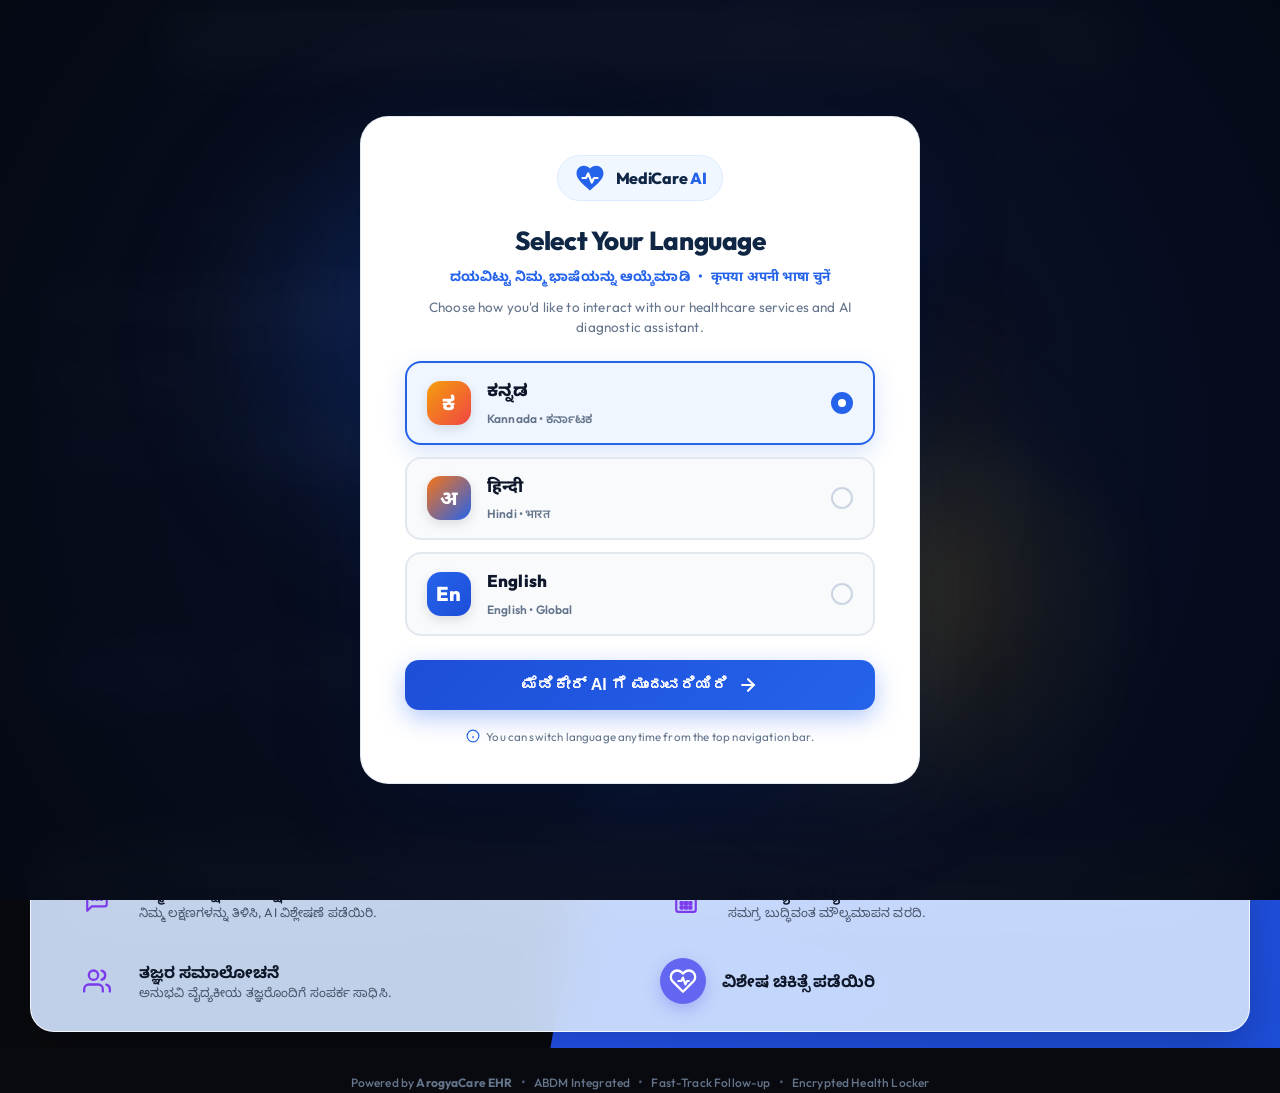
==== index.html @ 94ad8231 "Professionalize UI icons with clean medical vector SVGs across portals and suggestion chips" ====
<!DOCTYPE html>
<html lang="en">

<head>
    <meta charset="UTF-8">
    <meta name="viewport" content="width=device-width, initial-scale=1.0">
    <title>MediCare AI - Health Care Made Smarter With AI</title>
    <meta name="description"
        content="MediCare AI is a smart healthcare platform designed to make healthcare simple and accessible. Combining AI technology with trusted medical care.">
    <!-- Google Fonts with Multilingual Indic Typography Support -->
    <link rel="preconnect" href="https://fonts.googleapis.com">
    <link rel="preconnect" href="https://fonts.gstatic.com" crossorigin>
    <link
        href="https://fonts.googleapis.com/css2?family=Noto+Sans+Devanagari:wght@400;500;600;700;800&family=Noto+Sans+Kannada:wght@400;500;600;700;800&family=Outfit:wght@400;500;600;700;800&family=Plus+Jakarta+Sans:wght@400;500;600;700;800&display=swap"
        rel="stylesheet">
    <link rel="stylesheet" href="style.css">
</head>

<body>

    <!-- Initial Language Selection Gateway (Shows before entering landing page) -->
    <div class="lang-gateway-overlay" id="lang-gateway-overlay">
        <!-- Ambient Glowing Orbs -->
        <div class="lang-ambient-glow-1"></div>
        <div class="lang-ambient-glow-2"></div>
        
        <div class="lang-gateway-card">
            <!-- Brand Badge -->
            <div class="lang-brand-badge">
                <div class="lang-heart-icon">
                    <svg width="32" height="32" viewBox="0 0 32 32" fill="none">
                        <path d="M16 28.5L14.1 26.8C6.9 20.3 2.5 16.3 2.5 11.2C2.5 7.1 5.7 3.8 9.8 3.8C12.1 3.8 14.3 4.9 16 6.5C17.7 4.9 19.9 3.8 22.2 3.8C26.3 3.8 29.5 7.1 29.5 11.2C29.5 16.3 25.1 20.3 17.9 26.8L16 28.5Z" fill="#2563eb"/>
                        <path d="M8.5 16H12L14.2 11.5L17.8 20.5L20 16H23.5" stroke="#ffffff" stroke-width="2.2" stroke-linecap="round" stroke-linejoin="round"/>
                    </svg>
                </div>
                <span class="lang-brand-name">MediCare <span class="text-blue">AI</span></span>
            </div>

            <!-- Greeting Headings -->
            <div class="lang-header-text">
                <h1 class="lang-gateway-title" id="gateway-main-title">Select Your Language</h1>
                <div class="lang-multilingual-sub" id="gateway-sub-titles">
                    <span>ದಯವಿಟ್ಟು ನಿಮ್ಮ ಭಾಷೆಯನ್ನು ಆಯ್ಕೆಮಾಡಿ</span> • <span>कृपया अपनी भाषा चुनें</span>
                </div>
                <p class="lang-gateway-desc" id="gateway-desc-txt">Choose how you'd like to interact with our healthcare services and AI diagnostic assistant.</p>
            </div>

            <!-- Language Choice Grid: Kannada, Hindi, and English -->
            <div class="lang-cards-grid">
                <!-- Option 1: Kannada -->
                <div class="lang-select-card active" data-lang="kn" id="lang-card-kn">
                    <div class="lang-card-left">
                        <div class="lang-glyph-circle glyph-kannada">
                            <span>ಕ</span>
                        </div>
                        <div class="lang-card-meta">
                            <h3 class="lang-native-name">ಕನ್ನಡ</h3>
                            <span class="lang-eng-name">Kannada • ಕರ್ನಾಟಕ</span>
                        </div>
                    </div>
                    <div class="lang-check-radio">
                        <div class="radio-inner-dot"></div>
                    </div>
                </div>

                <!-- Option 2: Hindi -->
                <div class="lang-select-card" data-lang="hi" id="lang-card-hi">
                    <div class="lang-card-left">
                        <div class="lang-glyph-circle glyph-hindi">
                            <span>अ</span>
                        </div>
                        <div class="lang-card-meta">
                            <h3 class="lang-native-name">हिन्दी</h3>
                            <span class="lang-eng-name">Hindi • भारत</span>
                        </div>
                    </div>
                    <div class="lang-check-radio">
                        <div class="radio-inner-dot"></div>
                    </div>
                </div>

                <!-- Option 3: English -->
                <div class="lang-select-card" data-lang="en" id="lang-card-en">
                    <div class="lang-card-left">
                        <div class="lang-glyph-circle glyph-english">
                            <span>En</span>
                        </div>
                        <div class="lang-card-meta">
                            <h3 class="lang-native-name">English</h3>
                            <span class="lang-eng-name">English • Global</span>
                        </div>
                    </div>
                    <div class="lang-check-radio">
                        <div class="radio-inner-dot"></div>
                    </div>
                </div>
            </div>

            <!-- Action Button -->
            <div class="lang-gateway-actions">
                <button type="button" class="btn-lang-proceed" id="btn-lang-proceed">
                    <span id="lang-proceed-text">Continue to MediCare AI</span>
                    <svg width="20" height="20" viewBox="0 0 24 24" fill="none" stroke="currentColor" stroke-width="2.5" stroke-linecap="round" stroke-linejoin="round">
                        <line x1="5" y1="12" x2="19" y2="12"></line>
                        <polyline points="12 5 19 12 12 19"></polyline>
                    </svg>
                </button>
            </div>

            <div class="lang-gateway-footer-note">
                <svg width="14" height="14" viewBox="0 0 24 24" fill="none" stroke="#2563eb" stroke-width="2">
                    <circle cx="12" cy="12" r="10"></circle>
                    <line x1="12" y1="16" x2="12" y2="12"></line>
                    <line x1="12" y1="8" x2="12.01" y2="8"></line>
                </svg>
                <span id="gateway-footer-txt">You can switch language anytime from the top navigation bar.</span>
            </div>
        </div>
    </div>

    <!-- Main Container -->
    <div class="landing-page">

        <!-- Top Floating Navbar -->
        <header class="navbar-wrapper">
            <nav class="navbar" id="main-nav">
                <!-- Logo -->
                <div class="logo">
                    <div class="logo-icon">
                        <svg width="28" height="28" viewBox="0 0 24 24" fill="none" xmlns="http://www.w3.org/2000/svg">
                            <rect x="2" y="2" width="20" height="20" rx="6" fill="#2563EB" />
                            <path d="M12 7V17M7 12H17" stroke="white" stroke-width="3" stroke-linecap="round" />
                            <circle cx="12" cy="12" r="2" fill="#60A5FA" />
                        </svg>
                    </div>
                    <span class="logo-text">MediCare <span class="logo-accent">AI</span></span>
                </div>

                <!-- Navigation Links -->
                <ul class="nav-links">
                    <li class="nav-item active">
                        <a href="#home" class="nav-link" id="nav-link-home">Home</a>
                    </li>
                    <li class="nav-item"><a href="#services" class="nav-link" id="nav-services-btn">Services</a></li>
                    <li class="nav-item"><a href="#about" class="nav-link" id="nav-about-btn">About Us</a></li>
                    <li class="nav-item"><a href="#contact" class="nav-link" id="nav-contact-btn">Contact</a></li>
                </ul>

                <!-- Right Actions -->
                <div class="nav-actions">
                    <!-- Navbar Language Switcher Pill -->
                    <button class="nav-lang-switcher" id="nav-lang-switcher" title="Change Language / ಭಾಷೆ ಬದಲಾಯಿಸಿ / भाषा बदलें">
                        <svg width="15" height="15" viewBox="0 0 24 24" fill="none" stroke="currentColor" stroke-width="2" stroke-linecap="round" stroke-linejoin="round">
                            <circle cx="12" cy="12" r="10"></circle>
                            <line x1="2" y1="12" x2="22" y2="12"></line>
                            <path d="M12 2a15.3 15.3 0 0 1 4 10 15.3 15.3 0 0 1-4 10 15.3 15.3 0 0 1-4-10 15.3 15.3 0 0 1 4-10z"></path>
                        </svg>
                        <span id="nav-current-lang-txt">ಕನ್ನಡ</span>
                        <svg width="12" height="12" viewBox="0 0 24 24" fill="none" stroke="currentColor" stroke-width="2.5">
                            <polyline points="6 9 12 15 18 9"></polyline>
                        </svg>
                    </button>

                    <button class="icon-btn search-btn" id="search-trigger" title="Search">
                        <svg width="18" height="18" viewBox="0 0 24 24" fill="none" stroke="currentColor"
                            stroke-width="2.2" stroke-linecap="round" stroke-linejoin="round">
                            <circle cx="11" cy="11" r="8"></circle>
                            <line x1="21" y1="21" x2="16.65" y2="16.65"></line>
                        </svg>
                    </button>
                </div>
            </nav>
        </header>

        <!-- Hero Section -->
        <section class="hero-section" id="home">
            <!-- Diagonal Split Background Layer -->
            <div class="hero-bg">
                <div class="bg-dark"></div>
                <div class="bg-blue"></div>
            </div>

            <div class="hero-container">

                <!-- Left Content Column -->
                <div class="hero-content">
                    <!-- AI Badge -->
                    <div class="ai-badge">
                        <svg class="sparkle-icon" width="18" height="18" viewBox="0 0 24 24" fill="none"
                            stroke="#60A5FA" stroke-width="2">
                            <path d="M12 2L14.5 9.5L22 12L14.5 14.5L12 22L9.5 14.5L2 12L9.5 9.5L12 2Z" fill="#60A5FA"
                                fill-opacity="0.3" />
                        </svg>
                        <span>AI Powered Health Care</span>
                    </div>

                    <!-- Main Headline -->
                    <h1 class="hero-title">
                        Health Care Made<br>
                        <span class="highlight-blue">Smarter</span> With <span class="highlight-cyan">AI</span>
                    </h1>

                    <!-- Description -->
                    <p class="hero-description">
                        MediCare AI is a smart healthcare platform designed to make healthcare simple and
                        accessible.<br>
                        Its clean, modern interface combines AI technology with trusted medical care.
                    </p>

                    <!-- Horizontal Separator Line -->
                    <div class="hero-divider"></div>

                    <!-- CTA Buttons -->
                    <div class="hero-actions">
                        <button class="btn btn-hero-primary" id="hero-get-started">
                            Get Started
                            <svg class="btn-arrow" width="18" height="18" viewBox="0 0 24 24" fill="none"
                                stroke="currentColor" stroke-width="2.5" stroke-linecap="round" stroke-linejoin="round">
                                <line x1="5" y1="12" x2="19" y2="12"></line>
                                <polyline points="12 5 19 12 12 19"></polyline>
                            </svg>
                        </button>
                        <button class="btn btn-hero-secondary" id="hero-learn-more">
                            Learn More
                            <div class="play-icon-circle">
                                <svg width="12" height="12" viewBox="0 0 24 24" fill="currentColor">
                                    <path d="M5 3L19 12L5 21V3Z" />
                                </svg>
                            </div>
                        </button>
                    </div>
                </div>

                <!-- Center Doctor Image Cutout -->
                <div class="hero-doctor-wrapper">
                    <img src="images/doctor.png" alt="MediCare AI Lead Medical Consultant" class="doctor-image"
                        id="doctor-img">
                    <div class="doctor-glow"></div>
                </div>

                <!-- Right Cards Column -->
                <div class="hero-cards">
                    <!-- Reliability Card -->
                    <div class="glass-card card-reliability">
                        <div class="card-icon-box">
                            <svg width="24" height="24" viewBox="0 0 24 24" fill="none" stroke="currentColor"
                                stroke-width="2" stroke-linecap="round" stroke-linejoin="round">
                                <path d="M12 22s8-4 8-10V5l-8-3-8 3v7c0 6 8 10 8 10z" />
                            </svg>
                        </div>
                        <div class="card-info">
                            <h3 class="card-title">Reliability</h3>
                            <p class="card-subtitle">secured & accurate AI-Powered insights</p>
                        </div>
                    </div>

                    <!-- Experienced Card -->
                    <div class="glass-card card-experienced">
                        <div class="card-icon-box">
                            <svg width="24" height="24" viewBox="0 0 24 24" fill="none" stroke="currentColor"
                                stroke-width="2" stroke-linecap="round" stroke-linejoin="round">
                                <path d="M20 21v-2a4 4 0 0 0-4-4H8a4 4 0 0 0-4 4v2"></path>
                                <circle cx="12" cy="7" r="4"></circle>
                            </svg>
                        </div>
                        <div class="card-info">
                            <h3 class="card-title">Experienced</h3>
                            <p class="card-subtitle">Advance Technology Backed by Experts</p>
                        </div>
                    </div>

                    <!-- Professional Card -->
                    <div class="glass-card card-professional">
                        <div class="card-icon-box">
                            <svg width="24" height="24" viewBox="0 0 24 24" fill="none" stroke="currentColor"
                                stroke-width="2" stroke-linecap="round" stroke-linejoin="round">
                                <circle cx="12" cy="8" r="7" />
                                <polyline points="8.21 13.89 7 23 12 20 17 23 15.79 13.88" />
                            </svg>
                        </div>
                        <div class="card-info">
                            <h3 class="card-title">Professional</h3>
                            <p class="card-subtitle">Trusted Care every step of the way</p>
                        </div>
                    </div>
                </div>

            </div>

            <!-- Bottom Floating Feature Bar / Dock -->
            <div class="dock-wrapper">
                <div class="feature-dock">

                    <!-- Item 1: Smart Symptom Check -->
                    <div class="dock-item" id="dock-symptom-check">
                        <div class="dock-icon">
                            <svg width="26" height="26" viewBox="0 0 24 24" fill="none" stroke="currentColor"
                                stroke-width="2" stroke-linecap="round" stroke-linejoin="round">
                                <path d="M21 15a2 2 0 0 1-2 2H7l-4 4V5a2 2 0 0 1 2-2h14a2 2 0 0 1 2 2z"></path>
                                <circle cx="8" cy="10" r="1" fill="currentColor"></circle>
                                <circle cx="12" cy="10" r="1" fill="currentColor"></circle>
                                <circle cx="16" cy="10" r="1" fill="currentColor"></circle>
                            </svg>
                        </div>
                        <div class="dock-text">
                            <h4>Smart Symptom Check</h4>
                            <p>Describe you symptom and get AI insights.</p>
                        </div>
                    </div>

                    <div class="dock-divider"></div>

                    <!-- Item 2: Health Assessment -->
                    <div class="dock-item" id="dock-assessment">
                        <div class="dock-icon">
                            <svg width="26" height="26" viewBox="0 0 24 24" fill="none" stroke="currentColor"
                                stroke-width="2" stroke-linecap="round" stroke-linejoin="round">
                                <rect x="3" y="4" width="18" height="18" rx="2" ry="2"></rect>
                                <line x1="16" y1="2" x2="16" y2="6"></line>
                                <line x1="8" y1="2" x2="8" y2="6"></line>
                                <line x1="3" y1="10" x2="21" y2="10"></line>
                                <rect x="7" y="13" width="2" height="2" fill="currentColor"></rect>
                                <rect x="11" y="13" width="2" height="2" fill="currentColor"></rect>
                                <rect x="15" y="13" width="2" height="2" fill="currentColor"></rect>
                                <rect x="7" y="17" width="2" height="2" fill="currentColor"></rect>
                                <rect x="11" y="17" width="2" height="2" fill="currentColor"></rect>
                                <rect x="15" y="17" width="2" height="2" fill="currentColor"></rect>
                            </svg>
                        </div>
                        <div class="dock-text">
                            <h4>Health Assessment</h4>
                            <p>Complete intelligent assessment.</p>
                        </div>
                    </div>

                    <div class="dock-divider"></div>

                    <!-- Item 3: Connect & Consult -->
                    <div class="dock-item" id="dock-consult">
                        <div class="dock-icon">
                            <svg width="28" height="28" viewBox="0 0 24 24" fill="none" stroke="currentColor"
                                stroke-width="2" stroke-linecap="round" stroke-linejoin="round">
                                <path d="M17 21v-2a4 4 0 0 0-4-4H5a4 4 0 0 0-4 4v2"></path>
                                <circle cx="9" cy="7" r="4"></circle>
                                <path d="M23 21v-2a4 4 0 0 0-3-3.87"></path>
                                <path d="M16 3.13a4 4 0 0 1 0 7.75"></path>
                            </svg>
                        </div>
                        <div class="dock-text">
                            <h4>Connect & Consult</h4>
                            <p>Get connected with the right healthcare specialists</p>
                        </div>
                    </div>

                    <div class="dock-divider"></div>

                    <!-- Item 4: Get specialized care -->
                    <div class="dock-item" id="dock-specialized">
                        <div class="dock-icon">
                            <svg width="28" height="28" viewBox="0 0 24 24" fill="none" stroke="currentColor"
                                stroke-width="2" stroke-linecap="round" stroke-linejoin="round">
                                <path
                                    d="M20.84 4.61a5.5 5.5 0 0 0-7.78 0L12 5.67l-1.06-1.06a5.5 5.5 0 0 0-7.78 7.78l1.06 1.06L12 21.23l7.78-7.78 1.06-1.06a5.5 5.5 0 0 0 0-7.78z">
                                </path>
                                <path d="M8 12h2.5l1.5-3 2 6 1.5-3H17" stroke="white" stroke-width="1.8" />
                            </svg>
                        </div>
                        <div class="dock-text">
                            <h4>Get specialized care</h4>
                        </div>
                    </div>

                </div>
            </div>

        </section>

    </div>

    <!-- Modals -->
    <!-- Patient ABHA Intake Console Modal - Pixel-Perfect High-Fidelity Design -->
    <div class="modal-overlay" id="abha-modal">
        <div class="modal-card console-modal-card">
            
            <!-- Left Sidebar: Progress Stepper & Console Brand -->
            <div class="console-sidebar">
                <div class="console-sidebar-top">
                    <div class="console-brand-header">
                        <div class="console-heart-icon">
                            <svg width="34" height="34" viewBox="0 0 32 32" fill="none">
                                <path d="M16 28.5L14.1 26.8C6.9 20.3 2.5 16.3 2.5 11.2C2.5 7.1 5.7 3.8 9.8 3.8C12.1 3.8 14.3 4.9 16 6.5C17.7 4.9 19.9 3.8 22.2 3.8C26.3 3.8 29.5 7.1 29.5 11.2C29.5 16.3 25.1 20.3 17.9 26.8L16 28.5Z" fill="#2563eb"/>
                                <path d="M8.5 16H12L14.2 11.5L17.8 20.5L20 16H23.5" stroke="#ffffff" stroke-width="2.2" stroke-linecap="round" stroke-linejoin="round"/>
                            </svg>
                        </div>
                        <h2 class="console-brand-title">Patient Intake</h2>
                        <div class="console-brand-sub">CONSOLE</div>
                    </div>

                    <!-- Vertical Stepper Steps -->
                    <div class="console-stepper-list">
                        <!-- Step 1: ABHA Code (Active by default) -->
                        <div class="console-step-item active" id="step-item-1">
                            <div class="step-active-indicator"></div>
                            <div class="step-icon-wrap step-icon-active">
                                <svg width="18" height="18" viewBox="0 0 24 24" fill="none" stroke="currentColor" stroke-width="2" stroke-linecap="round" stroke-linejoin="round">
                                    <path d="M16 4h2a2 2 0 0 1 2 2v14a2 2 0 0 1-2 2H6a2 2 0 0 1-2-2V6a2 2 0 0 1 2-2h2"></path>
                                    <rect x="8" y="2" width="8" height="4" rx="1" ry="1"></rect>
                                    <path d="M9 12h6"></path>
                                    <path d="M9 16h6"></path>
                                </svg>
                            </div>
                            <div class="step-text-meta">
                                <span class="step-title">ABHA Code</span>
                                <span class="step-sub">Enter Code</span>
                            </div>
                        </div>

                        <div class="step-track-line" id="track-line-1"></div>

                        <!-- Step 2: Patient Details -->
                        <div class="console-step-item" id="step-item-2">
                            <div class="step-active-indicator"></div>
                            <div class="step-icon-wrap">
                                <svg width="18" height="18" viewBox="0 0 24 24" fill="none" stroke="currentColor" stroke-width="2" stroke-linecap="round" stroke-linejoin="round">
                                    <path d="M20 21v-2a4 4 0 0 0-4-4H8a4 4 0 0 0-4 4v2"></path>
                                    <circle cx="12" cy="7" r="4"></circle>
                                </svg>
                            </div>
                            <div class="step-text-meta">
                                <span class="step-title">Patient Details</span>
                                <span class="step-sub">Verify Information</span>
                            </div>
                        </div>

                        <div class="step-track-line" id="track-line-2"></div>

                        <!-- Step 3: Intake Complete -->
                        <div class="console-step-item" id="step-item-3">
                            <div class="step-active-indicator"></div>
                            <div class="step-icon-wrap">
                                <svg width="18" height="18" viewBox="0 0 24 24" fill="none" stroke="currentColor" stroke-width="2.5" stroke-linecap="round" stroke-linejoin="round">
                                    <polyline points="20 6 9 17 4 12"></polyline>
                                </svg>
                            </div>
                            <div class="step-text-meta">
                                <span class="step-title">Intake Complete</span>
                                <span class="step-sub">Ready for Consultation</span>
                            </div>
                        </div>
                    </div>
                </div>

                <!-- Sidebar Bottom Trust Badge -->
                <div class="console-sidebar-bottom">
                    <div class="console-trust-card">
                        <div class="trust-shield-icon">
                            <svg width="20" height="20" viewBox="0 0 24 24" fill="none" stroke="#2563eb" stroke-width="2" stroke-linecap="round" stroke-linejoin="round">
                                <path d="M12 22s8-4 8-10V5l-8-3-8 3v7c0 6 8 10 8 10z"/>
                                <path d="M9 12l2 2 4-4"/>
                            </svg>
                        </div>
                        <span class="trust-text">Your data is safe and secure with us.</span>
                    </div>
                </div>
            </div>

            <!-- Main Work Area (Right Side) -->
            <div class="console-main">
                <!-- Background Subtle Watermark Shield -->
                <div class="console-watermark-shield">
                    <svg width="280" height="320" viewBox="0 0 24 24" fill="none" stroke="currentColor" stroke-width="1.2">
                        <path d="M12 22s8-4 8-10V5l-8-3-8 3v7c0 6 8 10 8 10z"/>
                        <path d="M12 8v8M8 12h8" stroke-linecap="round"/>
                    </svg>
                </div>
                <div class="console-watermark-mesh"></div>

                <!-- Top Bar in Main Content Area -->
                <div class="console-top-bar">
                    <div class="console-security-tag">
                        <div class="tag-shield-icon">
                            <svg width="22" height="22" viewBox="0 0 24 24" fill="none" stroke="#2563eb" stroke-width="2" stroke-linecap="round" stroke-linejoin="round">
                                <path d="M12 22s8-4 8-10V5l-8-3-8 3v7c0 6 8 10 8 10z"/>
                                <path d="M9 12l2 2 4-4"/>
                            </svg>
                        </div>
                        <div>
                            <div class="sec-tag-title">Secure & HIPAA Compliant</div>
                            <div class="sec-tag-sub">We prioritize your privacy</div>
                        </div>
                    </div>

                    <!-- Live Date / Time Widget Card + Close Button -->
                    <div class="console-top-right">
                        <div class="console-datetime-card">
                            <div class="datetime-col-date">
                                <svg width="18" height="18" viewBox="0 0 24 24" fill="none" stroke="#2563eb" stroke-width="2" stroke-linecap="round" stroke-linejoin="round">
                                    <rect x="3" y="4" width="18" height="18" rx="2" ry="2"/>
                                    <line x1="16" y1="2" x2="16" y2="6"/>
                                    <line x1="8" y1="2" x2="8" y2="6"/>
                                    <line x1="3" y1="10" x2="21" y2="10"/>
                                </svg>
                                <div>
                                    <span class="date-main-txt" id="live-date-val">28 May 2025</span>
                                    <span class="day-sub-txt" id="live-day-val">Wednesday</span>
                                </div>
                            </div>
                            <div class="datetime-divider"></div>
                            <div class="datetime-col-time">
                                <svg width="18" height="18" viewBox="0 0 24 24" fill="none" stroke="#2563eb" stroke-width="2" stroke-linecap="round" stroke-linejoin="round">
                                    <circle cx="12" cy="12" r="10"/>
                                    <polyline points="12 6 12 12 16 14"/>
                                </svg>
                                <span class="time-main-txt" id="live-time-val">10:30 AM</span>
                            </div>
                        </div>

                        <button class="console-close-btn" id="close-abha-modal" aria-label="Close Intake Console">
                            <svg width="20" height="20" viewBox="0 0 24 24" fill="none" stroke="currentColor" stroke-width="2" stroke-linecap="round" stroke-linejoin="round">
                                <line x1="18" y1="6" x2="6" y2="18"></line>
                                <line x1="6" y1="6" x2="18" y2="18"></line>
                            </svg>
                        </button>
                    </div>
                </div>

                <!-- Center Floating Card Workspace -->
                <div class="console-center-workspace">
                    
                    <!-- STEP 1: Enter Patient ABHA Code View (Exact Reference Image Design) -->
                    <div class="console-step-view active" id="abha-step1-view">
                        <div class="console-elevated-card">
                            
                            <!-- Top Glow ID Card Illustration -->
                            <div class="console-hero-graphic-ring">
                                <div class="hero-id-card-icon">
                                    <svg width="46" height="36" viewBox="0 0 48 36" fill="none">
                                        <rect x="2" y="2" width="44" height="32" rx="6" stroke="#2563eb" stroke-width="2.5" fill="#ffffff"/>
                                        <circle cx="13" cy="13" r="4.5" fill="#2563eb"/>
                                        <path d="M7 25c0-3.3 2.7-6 6-6s6 2.7 6 6" fill="#2563eb"/>
                                        <line x1="22" y1="11" x2="34" y2="11" stroke="#2563eb" stroke-width="2.5" stroke-linecap="round"/>
                                        <line x1="22" y1="17" x2="30" y2="17" stroke="#2563eb" stroke-width="2.5" stroke-linecap="round"/>
                                        <!-- QR Glyphs -->
                                        <rect x="37" y="20" width="3.5" height="3.5" fill="#2563eb"/>
                                        <rect x="42" y="20" width="3.5" height="3.5" fill="#2563eb"/>
                                        <rect x="37" y="25" width="3.5" height="3.5" fill="#2563eb"/>
                                        <rect x="42" y="25" width="3.5" height="3.5" fill="#2563eb"/>
                                    </svg>
                                </div>
                            </div>

                            <!-- Title & Subtitle -->
                            <h1 class="console-main-headline">Enter Patient ABHA Code</h1>
                            <div class="console-title-underline"></div>
                            <p class="console-main-subtext">
                                The ABHA (Ayushman Bharat Health Account) code uniquely identifies your health record.
                            </p>

                            <!-- ABHA Input Field Group -->
                            <div class="console-input-group">
                                <div class="input-user-icon">
                                    <svg width="20" height="20" viewBox="0 0 24 24" fill="none" stroke="#2563eb" stroke-width="2" stroke-linecap="round" stroke-linejoin="round">
                                        <path d="M20 21v-2a4 4 0 0 0-4-4H8a4 4 0 0 0-4 4v2"></path>
                                        <circle cx="12" cy="7" r="4"></circle>
                                    </svg>
                                </div>
                                <input type="text" id="abha-input" placeholder="Enter 14-digit ABHA Code" autocomplete="off" spellcheck="false">
                                <button type="button" class="btn-console-scan" id="btn-scan-qr" title="Scan ABHA QR Code">
                                    <svg width="18" height="18" viewBox="0 0 24 24" fill="none" stroke="#2563eb" stroke-width="2.2" stroke-linecap="round" stroke-linejoin="round">
                                        <path d="M3 7V5a2 2 0 0 1 2-2h2"/>
                                        <path d="M17 3h2a2 2 0 0 1 2 2v2"/>
                                        <path d="M21 17v2a2 2 0 0 1-2 2h-2"/>
                                        <path d="M7 21H5a2 2 0 0 1-2-2v-2"/>
                                        <rect x="7" y="7" width="10" height="10" rx="1"/>
                                    </svg>
                                    <span>Scan</span>
                                </button>
                            </div>

                            <!-- Quick Sandbox Profiles for Testing -->
                            <div class="console-quick-demo-pills">
                                <span class="demo-pills-label">Quick Demo Profiles:</span>
                                <button type="button" class="demo-chip-btn" onclick="fillAbha('91-4820-1928-3746')">
                                    Rahul Verma (91-4820-1928-3746)
                                </button>
                                <button type="button" class="demo-chip-btn" onclick="fillAbha('priya.sharma@abdm')">
                                    Priya Sharma (priya.sharma@abdm)
                                </button>
                            </div>

                            <!-- Primary Continue CTA -->
                            <button type="button" class="btn-console-primary" id="verify-abha-btn">
                                <span id="verify-btn-text">Continue</span>
                                <svg width="20" height="20" viewBox="0 0 24 24" fill="none" stroke="currentColor" stroke-width="2.5" stroke-linecap="round" stroke-linejoin="round">
                                    <line x1="5" y1="12" x2="19" y2="12"></line>
                                    <polyline points="12 5 19 12 12 19"></polyline>
                                </svg>
                            </button>

                            <!-- OR Divider -->
                            <div class="console-or-divider">
                                <span>OR</span>
                            </div>

                            <!-- Secondary Button: No ABHA Code -->
                            <button type="button" class="btn-console-secondary-card" id="btn-no-abha">
                                <span class="sec-help-icon">
                                    <svg width="18" height="18" viewBox="0 0 24 24" fill="none" stroke="currentColor" stroke-width="2" stroke-linecap="round" stroke-linejoin="round">
                                        <circle cx="12" cy="12" r="10"></circle>
                                        <path d="M9.09 9a3 3 0 0 1 5.83 1c0 2-3 3-3 3"></path>
                                        <line x1="12" y1="17" x2="12.01" y2="17"></line>
                                    </svg>
                                </span>
                                <span>I don’t have an ABHA Code</span>
                            </button>
                        </div>
                    </div>

                    <!-- STEP 2: Patient Details Verification View -->
                    <div class="console-step-view" id="abha-step2-view" style="display: none;">
                        <div class="console-elevated-card step2-verified-card">
                            
                            <!-- Verified ABDM Card Header -->
                            <div class="verified-card-top">
                                <div class="verified-emblem-row">
                                    <div class="card-gov-shield">
                                        <svg width="22" height="22" viewBox="0 0 24 24" fill="#2563eb">
                                            <path d="M12 2L4 5v6.09c0 5.05 3.41 9.76 8 10.91 4.59-1.15 8-5.86 8-10.91V5l-8-3z"/>
                                        </svg>
                                    </div>
                                    <div>
                                        <div class="gov-inst-title">NATIONAL HEALTH AUTHORITY • GOVT. OF INDIA</div>
                                        <div class="gov-inst-sub">Ayushman Bharat Digital Health Account (ABHA)</div>
                                    </div>
                                </div>
                                <div class="verified-status-pill">
                                    <span class="active-pulse-dot"></span>
                                    <span>VERIFIED ACTIVE</span>
                                </div>
                            </div>

                            <!-- Patient Identity Core Info -->
                            <div class="patient-id-banner">
                                <div class="patient-avatar-box">
                                    <svg width="36" height="36" viewBox="0 0 24 24" fill="none" stroke="#2563eb" stroke-width="1.8">
                                        <path d="M20 21v-2a4 4 0 0 0-4-4H8a4 4 0 0 0-4 4v2"/>
                                        <circle cx="12" cy="7" r="4"/>
                                    </svg>
                                </div>
                                <div class="patient-meta-text">
                                    <h3 class="patient-display-name" id="patient-name">Rahul Verma</h3>
                                    <div class="patient-display-id" id="patient-abha-num">91-4820-1928-3746</div>
                                </div>
                            </div>

                            <!-- Demographic & Clinical EHR Matrix -->
                            <div class="patient-details-grid">
                                <div class="detail-cell">
                                    <span class="cell-label">Demographics</span>
                                    <span class="cell-value" id="patient-demo">Male, 32 Yrs (O+ Rh+)</span>
                                </div>
                                <div class="detail-cell">
                                    <span class="cell-label">Health Locker</span>
                                    <span class="cell-value text-emerald" id="patient-records">4 Synced Records</span>
                                </div>
                                <div class="detail-cell">
                                    <span class="cell-label">Protocol</span>
                                    <span class="cell-value">FHIR R4 HL7</span>
                                </div>
                                <div class="detail-cell">
                                    <span class="cell-label">Consent Layer</span>
                                    <span class="cell-value text-blue">Granted (Tier-1)</span>
                                </div>
                            </div>

                            <!-- Synced Encounters Preview -->
                            <div class="patient-encounters-pill-row">
                                <span class="enc-tag">🏥 Apollo Spectra (Consultation)</span>
                                <span class="enc-tag">🧪 Fortis Lab (Lipid Panel)</span>
                                <span class="enc-tag">💊 2 Active Prescriptions</span>
                            </div>

                            <!-- Action Buttons for Step 2 -->
                            <div class="step2-actions-row">
                                <button type="button" class="btn-console-back" id="btn-back-step1">
                                    &larr; Change ABHA Code
                                </button>
                                <button type="button" class="btn-console-confirm" id="btn-confirm-intake">
                                    <span>Confirm & Proceed to Intake</span>
                                    <svg width="18" height="18" viewBox="0 0 24 24" fill="none" stroke="currentColor" stroke-width="2.5">
                                        <line x1="5" y1="12" x2="19" y2="12"></line>
                                        <polyline points="12 5 19 12 12 19"></polyline>
                                    </svg>
                                </button>
                            </div>
                        </div>
                    </div>

                    <!-- STEP 3: Intake Complete View -->
                    <div class="console-step-view" id="abha-step3-view" style="display: none;">
                        <div class="console-elevated-card step3-complete-card">
                            <div class="success-ring-icon">
                                <svg width="40" height="40" viewBox="0 0 24 24" fill="none" stroke="#10b981" stroke-width="2.5" stroke-linecap="round" stroke-linejoin="round">
                                    <path d="M22 11.08V12a10 10 0 1 1-5.93-9.14"></path>
                                    <polyline points="22 4 12 14.01 9 11.01"></polyline>
                                </svg>
                            </div>
                            <h2 class="complete-headline">Patient Intake Verified!</h2>
                            <p class="complete-subtext">ABHA Identity successfully linked to patient chart. Ready for consultation.</p>

                            <div class="intake-ticket-pill">
                                <span class="ticket-label">Intake Token:</span>
                                <strong class="ticket-token">#MC-8492</strong>
                                <span class="ticket-queue">Estimated Wait: ~3 mins</span>
                            </div>

                            <!-- Main Primary Action for the Patient: Select Visit Status -->
                            <div class="single-main-action-wrap">
                                <button type="button" class="btn-primary-visit-status" id="btn-intake-status">
                                    <div class="status-btn-icon-wrap">
                                        <svg width="26" height="26" viewBox="0 0 24 24" fill="none" stroke="currentColor" stroke-width="2.2" stroke-linecap="round" stroke-linejoin="round">
                                            <path d="M22 12h-4l-3 9L9 3l-3 9H2"/>
                                        </svg>
                                    </div>
                                    <div class="status-btn-text">
                                        <strong class="main-status-title">Select Visit Status</strong>
                                        <span class="main-status-sub">New condition, On-going treatment, or SOS Emergency</span>
                                    </div>
                                    <div class="status-btn-arrow">
                                        <svg width="20" height="20" viewBox="0 0 24 24" fill="none" stroke="currentColor" stroke-width="2.5" stroke-linecap="round" stroke-linejoin="round">
                                            <line x1="5" y1="12" x2="19" y2="12"></line>
                                            <polyline points="12 5 19 12 12 19"></polyline>
                                        </svg>
                                    </div>
                                </button>
                            </div>

                            <button type="button" class="btn-console-finish" id="btn-intake-finish">
                                Done & Return to Home
                            </button>
                        </div>
                    </div>

                    <!-- QR Scanner Simulated Overlay -->
                    <div class="console-qr-overlay" id="console-qr-overlay" style="display: none;">
                        <div class="qr-scanner-box">
                            <div class="qr-scanner-header">
                                <h3>Scan Ayushman Bharat QR Code</h3>
                                <button type="button" class="btn-close-scanner" id="btn-close-scanner">&times;</button>
                            </div>
                            <div class="qr-viewfinder">
                                <div class="viewfinder-laser"></div>
                                <div class="viewfinder-corners"></div>
                                <div class="mock-qr-sample">
                                    <svg width="90" height="90" viewBox="0 0 24 24" fill="#1e293b">
                                        <rect x="2" y="2" width="8" height="8" rx="1.5" fill="none" stroke="#2563eb" stroke-width="2"/>
                                        <rect x="4" y="4" width="4" height="4" fill="#2563eb"/>
                                        <rect x="14" y="2" width="8" height="8" rx="1.5" fill="none" stroke="#2563eb" stroke-width="2"/>
                                        <rect x="16" y="4" width="4" height="4" fill="#2563eb"/>
                                        <rect x="2" y="14" width="8" height="8" rx="1.5" fill="none" stroke="#2563eb" stroke-width="2"/>
                                        <rect x="4" y="16" width="4" height="4" fill="#2563eb"/>
                                        <rect x="14" y="14" width="3" height="3" fill="#2563eb"/>
                                        <rect x="19" y="14" width="3" height="3" fill="#2563eb"/>
                                        <rect x="14" y="19" width="3" height="3" fill="#2563eb"/>
                                        <rect x="19" y="19" width="3" height="3" fill="#2563eb"/>
                                    </svg>
                                </div>
                            </div>
                            <button type="button" class="btn-scan-simulate" id="btn-scan-simulate">
                                ⚡ Simulate Instant QR Card Detection
                            </button>
                        </div>
                    </div>

                    <!-- No ABHA Instant Generator Modal -->
                    <div class="console-no-abha-overlay" id="console-no-abha-overlay" style="display: none;">
                        <div class="no-abha-modal-box">
                            <div class="no-abha-header">
                                <h3>Instant Rapid Health Intake</h3>
                                <button type="button" class="btn-close-no-abha" id="btn-close-no-abha">&times;</button>
                            </div>
                            <p class="no-abha-desc">Don't have an ABHA ID yet? Generate a temporary health token or continue as guest.</p>
                            <div class="no-abha-actions">
                                <button type="button" class="btn-gen-temp-abha" id="btn-gen-temp-abha">
                                    ✨ Generate Instant ABDM Health Pass
                                </button>
                                <button type="button" class="btn-guest-intake" id="btn-guest-intake">
                                    Proceed with Direct Guest Intake
                                </button>
                            </div>
                        </div>
                    </div>

                </div>

                <!-- Bottom Bar of Main Area (Need Help + Language Dropdown) -->
                <div class="console-bottom-bar">
                    <div class="console-bottom-left">
                        <a href="#contact" class="console-need-help-link" id="console-need-help">Need help?</a>
                        <div class="console-staff-help">
                            <svg width="18" height="18" viewBox="0 0 24 24" fill="none" stroke="#2563eb" stroke-width="2" stroke-linecap="round" stroke-linejoin="round">
                                <path d="M3 18v-6a9 9 0 0 1 18 0v6"></path>
                                <path d="M21 19a2 2 0 0 1-2 2h-1a2 2 0 0 1-2-2v-3a2 2 0 0 1 2-2h3zM3 19a2 2 0 0 0 2 2h1a2 2 0 0 0 2-2v-3a2 2 0 0 0-2-2H3z"></path>
                            </svg>
                            <span>Ask our staff for assistance.</span>
                        </div>
                    </div>

                    <div class="console-bottom-right">
                        <div class="console-lang-picker">
                            <button type="button" class="btn-console-lang" id="btn-lang-toggle">
                                <svg width="17" height="17" viewBox="0 0 24 24" fill="none" stroke="#64748b" stroke-width="2" stroke-linecap="round" stroke-linejoin="round">
                                    <circle cx="12" cy="12" r="10"></circle>
                                    <line x1="2" y1="12" x2="22" y2="12"></line>
                                    <path d="M12 2a15.3 15.3 0 0 1 4 10 15.3 15.3 0 0 1-4 10 15.3 15.3 0 0 1-4-10 15.3 15.3 0 0 1 4-10z"></path>
                                </svg>
                                <span id="current-lang-name">English</span>
                                <svg width="14" height="14" viewBox="0 0 24 24" fill="none" stroke="#64748b" stroke-width="2.5" stroke-linecap="round" stroke-linejoin="round">
                                    <polyline points="6 9 12 15 18 9"></polyline>
                                </svg>
                            </button>
                            <div class="console-lang-dropdown" id="console-lang-dropdown" style="display: none;">
                                <button type="button" class="lang-opt-item active" data-lang="en">English</button>
                                <button type="button" class="lang-opt-item" data-lang="hi">हिन्दी (Hindi)</button>
                                <button type="button" class="lang-opt-item" data-lang="kn">ಕನ್ನಡ (Kannada)</button>
                                <button type="button" class="lang-opt-item" data-lang="ta">தமிழ் (Tamil)</button>
                                <button type="button" class="lang-opt-item" data-lang="te">తెలుగు (Telugu)</button>
                            </div>
                        </div>
                    </div>
                </div>

            </div>
        </div>
    </div>

    <!-- AI Symptom Checker Modal -->
    <div class="modal-overlay" id="symptom-modal">
        <div class="modal-card">
            <div class="modal-header">
                <div class="modal-title-box">
                    <span class="modal-icon">✨</span>
                    <div>
                        <h2>AI Smart Symptom Checker</h2>
                        <p>Powered by MediCare Clinical AI Engine</p>
                    </div>
                </div>
                <button class="modal-close" id="close-symptom-modal">&times;</button>
            </div>
            <div class="modal-body">
                <div class="input-group">
                    <label for="symptom-input">Describe your current symptoms or health concerns:</label>
                    <textarea id="symptom-input"
                        placeholder="e.g. I have a slight headache, sore throat, and mild fever since morning..."></textarea>
                </div>
                <div class="quick-tags">
                    <span class="tag" onclick="fillSymptom('Headache & Fatigue')">Headache & Fatigue</span>
                    <span class="tag" onclick="fillSymptom('Fever & Sore Throat')">Fever & Sore Throat</span>
                    <span class="tag" onclick="fillSymptom('Chest Tightness & Cough')">Chest Tightness</span>
                    <span class="tag" onclick="fillSymptom('Back Pain & Stiffness')">Back Pain</span>
                </div>
                <div class="ai-response-box" id="ai-response-box" style="display: none;">
                    <div class="ai-analyzing" id="ai-analyzing">
                        <div class="spinner"></div>
                        <span>Analyzing clinical markers with AI models...</span>
                    </div>
                    <div class="ai-result" id="ai-result" style="display: none;">
                        <div class="triage-badge triage-moderate" id="triage-badge">MODERATE PRIORITY</div>
                        <h4 id="result-title">Possible Upper Respiratory Infection</h4>
                        <p id="result-desc">Based on your reported symptoms, your condition is consistent with early
                            seasonal viral response. Rest and staying hydrated is advised.</p>
                        <div class="next-steps">
                            <strong>Recommended Action:</strong>
                            <ul id="result-steps">
                                <li>Monitor temperature over the next 24 hours</li>
                                <li>Schedule a virtual consultation with an AI-backed Practitioner</li>
                            </ul>
                        </div>
                    </div>
                </div>
            </div>
            <div class="modal-footer">
                <button class="btn btn-secondary" id="cancel-symptom">Cancel</button>
                <button class="btn btn-primary" id="analyze-symptom-btn">
                    Analyze Symptoms
                    <svg width="16" height="16" viewBox="0 0 24 24" fill="none" stroke="currentColor" stroke-width="2">
                        <line x1="5" y1="12" x2="19" y2="12"></line>
                        <polyline points="12 5 19 12 12 19"></polyline>
                    </svg>
                </button>
            </div>
        </div>
    </div>

    <!-- Search Modal -->
    <div class="modal-overlay" id="search-modal">
        <div class="modal-card search-card">
            <div class="search-input-wrapper">
                <svg width="20" height="20" viewBox="0 0 24 24" fill="none" stroke="#64748b" stroke-width="2">
                    <circle cx="11" cy="11" r="8"></circle>
                    <line x1="21" y1="21" x2="16.65" y2="16.65"></line>
                </svg>
                <input type="text" id="search-input"
                    placeholder="Search services, doctors, AI symptom checker, or topics...">
                <button class="modal-close" id="close-search-modal">&times;</button>
            </div>
            <div class="search-results" id="search-results">
                <div class="search-category">Popular Quick Actions</div>
                <div class="search-item" onclick="openAbhaModal()">
                    <span class="item-icon">🪪</span>
                    <div>
                        <div class="item-title">Patient ABHA Verification</div>
                        <div class="item-sub">Link & verify ABDM health records</div>
                    </div>
                </div>
                <div class="search-item" onclick="openSymptomChecker()">
                    <span class="item-icon">💬</span>
                    <div>
                        <div class="item-title">Smart Symptom Checker</div>
                        <div class="item-sub">Instant AI health assessment</div>
                    </div>
                </div>
                <div class="search-item" onclick="openConsultModal()">
                    <span class="item-icon">👨‍⚕️</span>
                    <div>
                        <div class="item-title">Book Doctor Consultation</div>
                        <div class="item-sub">Connect with top certified specialists</div>
                    </div>
                </div>
                <div class="search-item">
                    <span class="item-icon">📋</span>
                    <div>
                        <div class="item-title">Comprehensive Health Assessment</div>
                        <div class="item-sub">AI personalized wellness breakdown</div>
                    </div>
                </div>
            </div>
        </div>
    </div>

    <!-- Patient Status Page View -->
    <div class="status-page-view" id="status-page">
        <div class="status-container">

            <!-- Left Side: Status Selection Options -->
            <div class="status-left">
                <button class="btn-go-back" id="status-go-back">
                    &larr; Go back
                </button>

                <div class="status-header">
                    <h1 class="status-title">
                        What’s your<br>
                        <span class="highlight-status-cyan">Status?</span>
                    </h1>
                    <div class="status-title-line"></div>
                </div>

                <!-- Status Pill Action Buttons -->
                <div class="status-buttons-group">
                    <button class="status-option-btn btn-new-condition" id="btn-status-new">
                        New condition
                    </button>
                    <button class="status-option-btn btn-ongoing" id="btn-status-ongoing">
                        On-going
                    </button>
                    <button class="status-option-btn btn-sos" id="btn-status-sos">
                        SOS-Emergency
                    </button>
                </div>

                <div class="status-footer-line"></div>
                <a href="#contact" class="status-need-help" id="status-need-help">Need help...</a>
            </div>



            <!-- Right Side: Doctors Full Image & Support Headline -->
            <div class="status-right-photo">
                <div class="status-image-wrapper">
                    <h1 class="status-floating-heading">
                        WE ARE HERE TO <br>
                        <span class="highlight-blue-text">HELP YOU</span>
                    </h1>
                    <img src="images/status_doctors.png" alt="MediCare AI Doctors" class="status-duo-img">
                </div>
            </div>
        </div>
    </div>

    <!-- ArogyaAI AI Receptionist Intake View (New Condition Flow) -->
    <div class="arogya-intake-view" id="arogya-intake-page">
        <div class="arogya-intake-wrapper">
            <!-- Header Bar -->
            <header class="arogya-intake-header">
                <div class="arogya-brand-box">
                    <div class="arogya-logo-icon">
                        <svg width="34" height="34" viewBox="0 0 32 32" fill="none">
                            <rect width="32" height="32" rx="8" fill="#eff6ff"/>
                            <path d="M16 7V25M7 16H25" stroke="#2563eb" stroke-width="3.5" stroke-linecap="round" stroke-linejoin="round"/>
                            <circle cx="24" cy="8" r="3" fill="#38bdf8"/>
                            <path d="M24 6.5L24.5 8L26 8.5L24.5 9L24 10.5L23.5 9L22 8.5L23.5 8L24 6.5Z" fill="#ffffff"/>
                        </svg>
                    </div>
                    <div class="arogya-brand-text">
                        <span class="arogya-brand-name">Arogya<span class="arogya-brand-accent">AI</span></span>
                        <span class="arogya-brand-sub">AI Receptionist</span>
                    </div>
                </div>

                <div class="arogya-header-actions">
                    <button type="button" class="btn-arogya-back" id="btn-arogya-back" title="Back to Status Selection">
                        <svg width="18" height="18" viewBox="0 0 24 24" fill="none" stroke="currentColor" stroke-width="2.5" stroke-linecap="round" stroke-linejoin="round">
                            <line x1="19" y1="12" x2="5" y2="12"></line>
                            <polyline points="12 19 5 12 12 5"></polyline>
                        </svg>
                        <span>Back</span>
                    </button>

                    <!-- Language Selector Dropdown -->
                    <div class="arogya-lang-dropdown">
                        <button type="button" class="arogya-lang-btn" id="arogya-lang-btn">
                            <svg width="18" height="18" viewBox="0 0 24 24" fill="none" stroke="currentColor" stroke-width="2" stroke-linecap="round" stroke-linejoin="round">
                                <circle cx="12" cy="12" r="10"></circle>
                                <line x1="2" y1="12" x2="22" y2="12"></line>
                                <path d="M12 2a15.3 15.3 0 0 1 4 10 15.3 15.3 0 0 1-4 10 15.3 15.3 0 0 1-4-10 15.3 15.3 0 0 1 4-10z"></path>
                            </svg>
                            <span id="arogya-current-lang">English</span>
                            <svg width="14" height="14" viewBox="0 0 24 24" fill="none" stroke="currentColor" stroke-width="2.5" stroke-linecap="round" stroke-linejoin="round">
                                <polyline points="6 9 12 15 18 9"></polyline>
                            </svg>
                        </button>
                        <div class="arogya-lang-menu" id="arogya-lang-menu">
                            <div class="lang-opt active" data-lang="en">English</div>
                            <div class="lang-opt" data-lang="kn">ಕನ್ನಡ (Kannada)</div>
                            <div class="lang-opt" data-lang="hi">हिन्दी (Hindi)</div>
                        </div>
                    </div>

                    <!-- ABHA Verified Badge -->
                    <div class="arogya-abha-badge">
                        <div class="abha-shield-icon">
                            <svg width="22" height="22" viewBox="0 0 24 24" fill="#2563eb">
                                <path d="M12 22s8-4 8-10V5l-8-3-8 3v7c0 6 8 10 8 10z"/>
                                <path d="M9 12l2 2 4-4" stroke="#ffffff" stroke-width="2.4" stroke-linecap="round" stroke-linejoin="round"/>
                            </svg>
                        </div>
                        <div class="abha-badge-details">
                            <strong class="abha-badge-title">ABHA Verified</strong>
                            <span class="abha-badge-id">ABHA: 91-xxxx-xxxx-1234</span>
                        </div>
                    </div>
                </div>
            </header>

            <!-- Main Heading Banner -->
            <div class="arogya-main-header">
                <h1 class="arogya-hero-title">Let's understand how we can help you today</h1>
                <div class="arogya-title-indicator"></div>
            </div>

            <!-- 3-Column Layout Grid -->
            <div class="arogya-intake-grid">

                <!-- Column 1: Left Intake Progress Sidebar -->
                <aside class="arogya-progress-sidebar">
                    <h3 class="sidebar-section-heading">Your Intake Progress</h3>

                    <div class="intake-stepper-list">
                        <!-- Step 1 (Active) -->
                        <div class="intake-step-node active" id="step-node-1">
                            <div class="step-indicator-wrapper">
                                <div class="step-circle step-circle-active">1</div>
                                <div class="step-connect-line"></div>
                            </div>
                            <div class="step-meta">
                                <span class="step-name">Reason for Visit</span>
                                <span class="step-status">In Progress</span>
                            </div>
                        </div>

                        <!-- Step 2 -->
                        <div class="intake-step-node" id="step-node-2">
                            <div class="step-indicator-wrapper">
                                <div class="step-circle">2</div>
                                <div class="step-connect-line"></div>
                            </div>
                            <div class="step-meta">
                                <span class="step-name">Ask Questions</span>
                                <span class="step-status">Upcoming</span>
                            </div>
                        </div>

                        <!-- Step 3 -->
                        <div class="intake-step-node" id="step-node-3">
                            <div class="step-indicator-wrapper">
                                <div class="step-circle">3</div>
                                <div class="step-connect-line"></div>
                            </div>
                            <div class="step-meta">
                                <span class="step-name">Scan Documents</span>
                                <span class="step-status">Upcoming</span>
                            </div>
                        </div>

                        <!-- Step 4 -->
                        <div class="intake-step-node" id="step-node-4">
                            <div class="step-indicator-wrapper">
                                <div class="step-circle">4</div>
                                <div class="step-connect-line"></div>
                            </div>
                            <div class="step-meta">
                                <span class="step-name">AI Summary</span>
                                <span class="step-status">Upcoming</span>
                            </div>
                        </div>

                        <!-- Step 5 -->
                        <div class="intake-step-node" id="step-node-5">
                            <div class="step-indicator-wrapper">
                                <div class="step-circle">5</div>
                                <div class="step-connect-line"></div>
                            </div>
                            <div class="step-meta">
                                <span class="step-name">Review & Confirm</span>
                                <span class="step-status">Upcoming</span>
                            </div>
                        </div>

                        <!-- Step 6 -->
                        <div class="intake-step-node" id="step-node-6">
                            <div class="step-indicator-wrapper">
                                <div class="step-circle">6</div>
                            </div>
                            <div class="step-meta">
                                <span class="step-name">Complete</span>
                                <span class="step-status">Upcoming</span>
                            </div>
                        </div>
                    </div>

                    <!-- Need Help Card -->
                    <div class="arogya-help-card" id="arogya-sidebar-help">
                        <div class="help-card-icon">
                            <svg width="22" height="22" viewBox="0 0 24 24" fill="none" stroke="#2563eb" stroke-width="2" stroke-linecap="round" stroke-linejoin="round">
                                <path d="M3 18v-6a9 9 0 0 1 18 0v6"></path>
                                <path d="M21 19a2 2 0 0 1-2 2h-1a2 2 0 0 1-2-2v-3a2 2 0 0 1 2-2h3zM3 19a2 2 0 0 0 2 2h1a2 2 0 0 0 2-2v-3a2 2 0 0 0-2-2H3z"></path>
                            </svg>
                        </div>
                        <div class="help-card-text">
                            <strong class="help-title">Need Help?</strong>
                            <p class="help-sub">Ask our staff for assistance.</p>
                        </div>
                    </div>
                </aside>

                <!-- Column 2: Center Main Interactive Intake Panel -->
                <main class="arogya-center-panel">

                    <!-- AI Bot Speech Prompt -->
                    <div class="arogya-bot-prompt-card">
                        <div class="arogya-bot-avatar">
                            <svg width="52" height="52" viewBox="0 0 48 48" fill="none">
                                <circle cx="24" cy="24" r="23" fill="#eff6ff" stroke="#bfdbfe" stroke-width="1.5"/>
                                <!-- Bot Body & Head -->
                                <rect x="12" y="16" width="24" height="18" rx="8" fill="#1e293b"/>
                                <!-- Glowing Visor / Eyes -->
                                <ellipse cx="19" cy="24" rx="3.2" ry="4.2" fill="#38bdf8"/>
                                <ellipse cx="29" cy="24" rx="3.2" ry="4.2" fill="#38bdf8"/>
                                <circle cx="20" cy="23" r="1.2" fill="#ffffff"/>
                                <circle cx="30" cy="23" r="1.2" fill="#ffffff"/>
                                <!-- Cute Head details & Ears -->
                                <path d="M24 11v5" stroke="#3b82f6" stroke-width="2.5" stroke-linecap="round"/>
                                <circle cx="24" cy="10" r="2.5" fill="#3b82f6"/>
                                <rect x="9" y="21" width="3.5" height="8" rx="1.75" fill="#3b82f6"/>
                                <rect x="35.5" y="21" width="3.5" height="8" rx="1.75" fill="#3b82f6"/>
                                <!-- Smile line -->
                                <path d="M21 29c1 1.5 5 1.5 6 0" stroke="#94a3b8" stroke-width="1.5" stroke-linecap="round"/>
                            </svg>
                        </div>

                        <div class="arogya-bot-speech-bubble">
                            <div class="bubble-header-row">
                                <span class="bubble-speaker-label">ArogyaAI</span>
                                <button type="button" class="btn-bot-tts" id="btn-bot-tts" title="Listen to question">
                                    <svg width="20" height="20" viewBox="0 0 24 24" fill="none" stroke="#2563eb" stroke-width="2.2" stroke-linecap="round" stroke-linejoin="round">
                                        <polygon points="11 5 6 9 2 9 2 15 6 15 11 19 11 5"></polygon>
                                        <path d="M15.54 8.46a5 5 0 0 1 0 7.07"></path>
                                        <path d="M19.07 4.93a10 10 0 0 1 0 14.14"></path>
                                    </svg>
                                </button>
                            </div>
                            <h2 class="bubble-question" id="arogya-question-text">What brings you to the hospital today?</h2>
                            <p class="bubble-hint" id="arogya-question-hint">You can speak or choose from suggestions</p>
                        </div>
                    </div>

                    <!-- STEP VIEW 1: Initial Reason for Visit (Voice & Chips) -->
                    <div class="arogya-step-view" id="step-view-1">
                        <!-- Voice / Mic Audio Interaction Area -->
                        <div class="arogya-voice-card">
                            <span class="voice-instruction-label" id="voice-instruction-label">Tap the microphone and speak</span>

                            <div class="arogya-mic-waveform-container">
                                <!-- Left Waveform Bars -->
                                <div class="waveform-bars wave-left" id="wave-left">
                                    <span class="wave-dot"></span>
                                    <span class="wave-dot"></span>
                                    <span class="wave-dot"></span>
                                    <span class="wave-bar bar-1"></span>
                                    <span class="wave-bar bar-2"></span>
                                    <span class="wave-dot"></span>
                                    <span class="wave-dot"></span>
                                    <span class="wave-bar bar-3"></span>
                                    <span class="wave-bar bar-4"></span>
                                    <span class="wave-dot"></span>
                                    <span class="wave-dot"></span>
                                    <span class="wave-dot"></span>
                                    <span class="wave-bar bar-5"></span>
                                    <span class="wave-bar bar-6"></span>
                                    <span class="wave-bar bar-7"></span>
                                    <span class="wave-dot"></span>
                                    <span class="wave-dot"></span>
                                </div>

                                <!-- Central Mic Button -->
                                <div class="mic-button-wrapper">
                                    <div class="mic-pulse-ring" id="mic-pulse-ring"></div>
                                    <button type="button" class="btn-arogya-mic" id="btn-arogya-mic" aria-label="Toggle Microphone Recording">
                                        <svg width="28" height="28" viewBox="0 0 24 24" fill="none" stroke="#ffffff" stroke-width="2.3" stroke-linecap="round" stroke-linejoin="round">
                                            <path d="M12 1a3 3 0 0 0-3 3v8a3 3 0 0 0 6 0V4a3 3 0 0 0-3-3z"></path>
                                            <path d="M19 10v2a7 7 0 0 1-14 0v-2"></path>
                                            <line x1="12" y1="19" x2="12" y2="23"></line>
                                            <line x1="8" y1="23" x2="16" y2="23"></line>
                                        </svg>
                                    </button>
                                </div>

                                <!-- Right Waveform Bars -->
                                <div class="waveform-bars wave-right" id="wave-right">
                                    <span class="wave-dot"></span>
                                    <span class="wave-dot"></span>
                                    <span class="wave-bar bar-7"></span>
                                    <span class="wave-bar bar-6"></span>
                                    <span class="wave-bar bar-5"></span>
                                    <span class="wave-dot"></span>
                                    <span class="wave-dot"></span>
                                    <span class="wave-dot"></span>
                                    <span class="wave-bar bar-4"></span>
                                    <span class="wave-bar bar-3"></span>
                                    <span class="wave-dot"></span>
                                    <span class="wave-dot"></span>
                                    <span class="wave-bar bar-2"></span>
                                    <span class="wave-bar bar-1"></span>
                                    <span class="wave-dot"></span>
                                    <span class="wave-dot"></span>
                                    <span class="wave-dot"></span>
                                </div>
                            </div>

                            <div class="mic-status-text" id="arogya-mic-status">Listening...</div>
                        </div>

                        <!-- Suggestions Chips -->
                        <div class="arogya-suggestions-section">
                            <div class="suggestions-label">Not sure what to say? Try these</div>
                            <div class="suggestions-chips-row" id="suggestions-chips-row">
                                <button type="button" class="sugg-chip chip-fever" data-symptom="Fever">
                                    <span class="chip-icon">
                                        <svg width="18" height="18" viewBox="0 0 24 24" fill="none" stroke="currentColor" stroke-width="2.2" stroke-linecap="round" stroke-linejoin="round"><path d="M14 14.76V3.5a2.5 2.5 0 0 0-5 0v11.26a4.5 4.5 0 1 0 5 0z"/></svg>
                                    </span>
                                    <span class="chip-text">Fever</span>
                                </button>
                                <button type="button" class="sugg-chip chip-headache" data-symptom="Headache">
                                    <span class="chip-icon">
                                        <svg width="18" height="18" viewBox="0 0 24 24" fill="none" stroke="currentColor" stroke-width="2.2" stroke-linecap="round" stroke-linejoin="round"><circle cx="12" cy="12" r="9"/><path d="M12 8v4"/><path d="M12 16h.01"/></svg>
                                    </span>
                                    <span class="chip-text">Headache</span>
                                </button>
                                <button type="button" class="sugg-chip chip-stomach" data-symptom="Stomach pain">
                                    <span class="chip-icon">
                                        <svg width="18" height="18" viewBox="0 0 24 24" fill="none" stroke="currentColor" stroke-width="2.2" stroke-linecap="round" stroke-linejoin="round"><path d="M12 22s8-4 8-10V5l-8-3-8 3v7c0 6 8 10 8 10z"/></svg>
                                    </span>
                                    <span class="chip-text">Stomach pain</span>
                                </button>
                                <button type="button" class="sugg-chip chip-cough" data-symptom="Cough">
                                    <span class="chip-icon">
                                        <svg width="18" height="18" viewBox="0 0 24 24" fill="none" stroke="currentColor" stroke-width="2.2" stroke-linecap="round" stroke-linejoin="round"><path d="M17 12a5 5 0 0 0-5-5H7a5 5 0 0 0 0 10h5a5 5 0 0 0 5-5z"/><path d="M12 7v10"/></svg>
                                    </span>
                                    <span class="chip-text">Cough</span>
                                </button>
                                <button type="button" class="sugg-chip chip-more" id="btn-more-chips">
                                    <span class="chip-icon">
                                        <svg width="18" height="18" viewBox="0 0 24 24" fill="none" stroke="currentColor" stroke-width="2.2" stroke-linecap="round" stroke-linejoin="round"><circle cx="12" cy="12" r="1"/><circle cx="19" cy="12" r="1"/><circle cx="5" cy="12" r="1"/></svg>
                                    </span>
                                    <span class="chip-text">More</span>
                                </button>
                            </div>
                        </div>

                        <!-- User Response Preview Container -->
                        <div class="arogya-response-box">
                            <div class="response-box-header">
                                <span class="response-label">Your response</span>
                                <button type="button" class="btn-clear-response" id="btn-clear-response" style="display:none;" title="Clear">Clear</button>
                            </div>
                            <textarea class="response-input-field" id="arogya-response-text" rows="2" placeholder="Once we hear you, your response will appear here..."></textarea>
                        </div>
                    </div>

                    <!-- STEP VIEW 2: Follow-up Questions (Duration & Severity) -->
                    <div class="arogya-step-view" id="step-view-2" style="display:none;">
                        <div class="intake-card-box">
                            <h4 class="intake-field-label">How long have you been experiencing this?</h4>
                            <div class="duration-chips-grid">
                                <button type="button" class="choice-pill-btn active" data-duration="1-2 days">
                                    <span class="pill-badge">⚡</span>
                                    <span>1 - 2 Days</span>
                                </button>
                                <button type="button" class="choice-pill-btn" data-duration="3-5 days">
                                    <span class="pill-badge">📅</span>
                                    <span>3 - 5 Days</span>
                                </button>
                                <button type="button" class="choice-pill-btn" data-duration="1 week+">
                                    <span class="pill-badge">⏳</span>
                                    <span>1 Week or more</span>
                                </button>
                                <button type="button" class="choice-pill-btn" data-duration="Chronic (>1 month)">
                                    <span class="pill-badge">🔄</span>
                                    <span>Chronic (>1 month)</span>
                                </button>
                            </div>

                            <h4 class="intake-field-label" style="margin-top: 18px;">Symptom Intensity / Severity</h4>
                            <div class="severity-chips-grid">
                                <button type="button" class="severity-pill-btn" data-severity="Mild">
                                    <span class="sev-dot sev-mild"></span>
                                    <span>Mild (Bearable)</span>
                                </button>
                                <button type="button" class="severity-pill-btn active" data-severity="Moderate">
                                    <span class="sev-dot sev-mod"></span>
                                    <span>Moderate (Discomfort)</span>
                                </button>
                                <button type="button" class="severity-pill-btn" data-severity="Severe">
                                    <span class="sev-dot sev-severe"></span>
                                    <span>Severe (Intense)</span>
                                </button>
                            </div>

                            <div class="arogya-response-box" style="margin-top: 18px;">
                                <div class="response-box-header">
                                    <span class="response-label">Additional notes (optional)</span>
                                </div>
                                <textarea class="response-input-field" id="arogya-notes-text" rows="2" placeholder="Any associated chills, dizziness, or medication taken..."></textarea>
                            </div>
                        </div>
                    </div>

                    <!-- STEP VIEW 3: Document Scan Decision (YES / NO) -->
                    <div class="arogya-step-view" id="step-view-3" style="display:none;">
                        <!-- Choice Screen: Ask Yes / No -->
                        <div id="doc-decision-screen" class="doc-decision-container">
                            <div class="doc-prompt-banner">
                                <div class="doc-prompt-icon">📄</div>
                                <div class="doc-prompt-content">
                                    <h3 class="doc-prompt-heading">Do you have any medical documents to scan?</h3>
                                    <p class="doc-prompt-sub">Physical prescriptions, lab reports, discharge summaries, or previous medical slips.</p>
                                </div>
                            </div>

                            <div class="doc-choice-cards-grid">
                                <!-- Option YES: Scan Documents -->
                                <div class="doc-choice-card choice-yes" id="card-doc-yes">
                                    <div class="choice-badge">Recommended</div>
                                    <div class="choice-icon-wrap">
                                        <svg width="36" height="36" viewBox="0 0 24 24" fill="none" stroke="#2563eb" stroke-width="2" stroke-linecap="round" stroke-linejoin="round">
                                            <path d="M14 2H6a2 2 0 0 0-2 2v16a2 2 0 0 0 2 2h12a2 2 0 0 0 2-2V8z"></path>
                                            <polyline points="14 2 14 8 20 8"></polyline>
                                            <line x1="16" y1="13" x2="8" y2="13"></line>
                                            <line x1="16" y1="17" x2="8" y2="17"></line>
                                            <polyline points="10 9 9 9 8 9"></polyline>
                                        </svg>
                                    </div>
                                    <h4 class="choice-title">Yes, Scan Documents</h4>
                                    <p class="choice-desc">Use live camera scan or upload files. AI extracts medications, dosages & abnormal lab findings.</p>
                                    <button type="button" class="btn-select-choice btn-select-yes" id="btn-choice-yes">
                                        <span>Start Document Scan</span>
                                        <svg width="18" height="18" viewBox="0 0 24 24" fill="none" stroke="currentColor" stroke-width="2.5"><line x1="5" y1="12" x2="19" y2="12"></line><polyline points="12 5 19 12 12 19"></polyline></svg>
                                    </button>
                                </div>

                                <!-- Option NO: Skip Documents -->
                                <div class="doc-choice-card choice-no" id="card-doc-no">
                                    <div class="choice-icon-wrap">
                                        <svg width="36" height="36" viewBox="0 0 24 24" fill="none" stroke="#64748b" stroke-width="2" stroke-linecap="round" stroke-linejoin="round">
                                            <circle cx="12" cy="12" r="10"></circle>
                                            <line x1="4.93" y1="4.93" x2="19.07" y2="19.07"></line>
                                        </svg>
                                    </div>
                                    <h4 class="choice-title">No, Skip & Continue</h4>
                                    <p class="choice-desc">I do not have documents with me. Generate the AI clinical summary directly from my symptoms.</p>
                                    <button type="button" class="btn-select-choice btn-select-no" id="btn-choice-no">
                                        <span>Generate Summary from Input</span>
                                        <svg width="18" height="18" viewBox="0 0 24 24" fill="none" stroke="currentColor" stroke-width="2.5"><line x1="5" y1="12" x2="19" y2="12"></line><polyline points="12 5 19 12 12 19"></polyline></svg>
                                    </button>
                                </div>
                            </div>
                        </div>

                        <!-- Interactive Document Scanner Screen (Active when YES is clicked) -->
                        <div id="doc-scanner-screen" class="doc-scanner-container" style="display:none;">
                            <div class="scanner-top-bar">
                                <button type="button" class="btn-back-to-choice" id="btn-back-to-doc-choice">
                                    &larr; Back to Options
                                </button>
                                <span class="scanner-status-pill">📷 High-Res OCR Ready</span>
                            </div>

                            <!-- Viewfinder / Upload Box -->
                            <div class="scanner-viewfinder-card" id="scanner-viewfinder">
                                <div class="scanner-laser" id="scanner-laser"></div>
                                <div class="viewfinder-corner corner-tl"></div>
                                <div class="viewfinder-corner corner-tr"></div>
                                <div class="viewfinder-corner corner-bl"></div>
                                <div class="viewfinder-corner corner-br"></div>

                                <div class="scanner-placeholder-content" id="scanner-empty-view">
                                    <div class="scanner-hero-icon">📸</div>
                                    <h4>Position Document Inside Frame</h4>
                                    <p>Ensure prescription or lab report is clear, well-lit, and flat.</p>
                                    
                                    <div class="scanner-quick-samples">
                                        <span class="sample-label">Or test with demo sample:</span>
                                        <div class="sample-btn-group">
                                            <button type="button" class="sample-doc-pill" id="sample-rx-btn">💊 Sample Rx Prescription</button>
                                            <button type="button" class="sample-doc-pill" id="sample-lab-btn">🧪 Sample Blood Lab Report</button>
                                        </div>
                                    </div>
                                </div>

                                <!-- Live Document Preview (When sample/file chosen) -->
                                <div class="scanner-doc-preview" id="scanner-doc-preview" style="display:none;">
                                    <div class="preview-doc-header">
                                        <span class="preview-doc-type" id="preview-doc-type">Medical Prescription (Rx)</span>
                                        <span class="preview-doc-tag">Detected</span>
                                    </div>
                                    <div class="preview-doc-body" id="preview-doc-body">
                                        <!-- Dynamic content -->
                                    </div>
                                </div>
                            </div>

                            <!-- Progress Bar Container -->
                            <div class="scanner-progress-wrapper" id="scanner-progress-wrapper" style="display:none;">
                                <div class="progress-info-row">
                                    <span class="progress-task" id="progress-task-label">Analyzing Document...</span>
                                    <span class="progress-percent" id="progress-percent-label">0%</span>
                                </div>
                                <div class="progress-track">
                                    <div class="progress-fill-bar" id="scanner-progress-bar"></div>
                                </div>
                            </div>

                            <!-- Extracted Document Insights Card (Shows when scan completes) -->
                            <div class="extracted-insights-card" id="extracted-insights-card" style="display:none;">
                                <div class="insights-header">
                                    <div class="insights-badge-icon">✓</div>
                                    <div>
                                        <strong class="insights-title">Document Analyzed Successfully</strong>
                                        <span class="insights-sub">AI extracted key medications & diagnostic records</span>
                                    </div>
                                </div>
                                <div class="insights-grid" id="insights-grid-content">
                                    <!-- Populated via JS -->
                                </div>
                            </div>

                            <!-- Scanner Trigger Buttons -->
                            <div class="scanner-action-bar">
                                <button type="button" class="btn-start-scan" id="btn-trigger-scan">
                                    <svg width="20" height="20" viewBox="0 0 24 24" fill="none" stroke="currentColor" stroke-width="2.3"><circle cx="12" cy="12" r="10"></circle><polyline points="12 6 12 12 16 14"></polyline></svg>
                                    <span id="scan-btn-label">Start Document Scan</span>
                                </button>
                                <button type="button" class="btn-proceed-scanned" id="btn-proceed-scanned" style="display:none;">
                                    <span>Proceed with Extracted Records</span>
                                    <svg width="18" height="18" viewBox="0 0 24 24" fill="none" stroke="currentColor" stroke-width="2.5"><line x1="5" y1="12" x2="19" y2="12"></line><polyline points="12 5 19 12 12 19"></polyline></svg>
                                </button>
                            </div>
                        </div>
                    </div>

                    <!-- STEP VIEW 4: AI Clinical Summary Display -->
                    <div class="arogya-step-view" id="step-view-4" style="display:none;">
                        <div class="clinical-summary-card">
                            <div class="summary-card-header">
                                <div class="summary-header-left">
                                    <div class="summary-ai-badge">AI Clinical Assessment</div>
                                    <h3 class="summary-patient-title" id="summary-patient-name">Rahul Verma • 32M</h3>
                                    <span class="summary-abha-id">ABHA ID: 91-4820-1928-3746</span>
                                </div>
                                <div class="summary-triage-badge triage-moderate" id="summary-triage-badge">
                                    <span class="triage-dot"></span>
                                    <span>Triage: Moderate (OPD)</span>
                                </div>
                            </div>

                            <!-- Summary Details Grid -->
                            <div class="summary-matrix-grid">
                                <div class="matrix-box">
                                    <span class="matrix-label">Chief Complaint</span>
                                    <strong class="matrix-val" id="summary-chief-complaint">Fever, Persistent Headache</strong>
                                </div>
                                <div class="matrix-box">
                                    <span class="matrix-label">Duration & Onset</span>
                                    <strong class="matrix-val" id="summary-duration">1 - 2 Days (Acute)</strong>
                                </div>
                                <div class="matrix-box">
                                    <span class="matrix-label">Severity Level</span>
                                    <strong class="matrix-val text-amber" id="summary-severity">Moderate Discomfort</strong>
                                </div>
                                <div class="matrix-box">
                                    <span class="matrix-label">Document Verification</span>
                                    <strong class="matrix-val text-emerald" id="summary-doc-status">No Attached Docs (Patient Input)</strong>
                                </div>
                            </div>

                            <!-- Scanned Documents Attachment Findings -->
                            <div class="summary-doc-section" id="summary-doc-section" style="display:none;">
                                <div class="summary-doc-heading">
                                    <span>📑 Scanned Document Insights</span>
                                    <span class="doc-badge-pill" id="summary-doc-pill">1 Scanned Rx</span>
                                </div>
                                <div class="summary-doc-details" id="summary-doc-details">
                                    <!-- Populated dynamically -->
                                </div>
                            </div>

                            <!-- Doctor & Department Routing -->
                            <div class="summary-routing-box">
                                <div class="routing-icon">🩺</div>
                                <div class="routing-info">
                                    <strong class="routing-title">Recommended Routing: General Medicine OPD</strong>
                                    <p class="routing-sub">Assigned: <strong>Dr. Priya Sharma (Consultant Physician)</strong> • Room #4</p>
                                </div>
                            </div>
                        </div>
                    </div>

                    <!-- STEP VIEW 5: Review & Confirm Screen -->
                    <div class="arogya-step-view" id="step-view-5" style="display:none;">
                        <div class="review-confirm-card">
                            <h3 class="review-heading">Please Review & Confirm Your Details</h3>
                            <p class="review-sub">Verify that your reported symptoms and document records are accurate before hospital token generation.</p>

                            <div class="review-checklist">
                                <div class="review-check-item">
                                    <div class="check-icon-wrap">✓</div>
                                    <div class="check-text">
                                        <strong>Patient Identity Verified</strong>
                                        <span>Rahul Verma (ABHA: 91-4820-1928-3746)</span>
                                    </div>
                                </div>
                                <div class="review-check-item">
                                    <div class="check-icon-wrap">✓</div>
                                    <div class="check-text">
                                        <strong>Clinical Complaints Recorded</strong>
                                        <span id="review-symptoms-text">Fever and headache for 1-2 days</span>
                                    </div>
                                </div>
                                <div class="review-check-item">
                                    <div class="check-icon-wrap" id="review-doc-check-icon">✓</div>
                                    <div class="check-text">
                                        <strong>Document Scan Status</strong>
                                        <span id="review-doc-text">No documents attached (Interview summary only)</span>
                                    </div>
                                </div>
                                <div class="review-check-item">
                                    <div class="check-icon-wrap">✓</div>
                                    <div class="check-text">
                                        <strong>Triage & OPD Department Assigned</strong>
                                        <span>General Medicine • Room #4</span>
                                    </div>
                                </div>
                            </div>

                            <!-- Consent Agreement Checkbox -->
                            <label class="consent-agreement-box">
                                <input type="checkbox" id="intake-consent-check" checked>
                                <span>I confirm that the health information and documents provided are accurate to the best of my knowledge.</span>
                            </label>
                        </div>
                    </div>

                    <!-- STEP VIEW 6: Final Confirmation Screen & Token Generation -->
                    <div class="arogya-step-view" id="step-view-6" style="display:none;">
                        <div class="token-generation-card">
                            <div class="token-success-header">
                                <div class="token-check-ring">
                                    <svg width="44" height="44" viewBox="0 0 24 24" fill="none" stroke="#10b981" stroke-width="2.5" stroke-linecap="round" stroke-linejoin="round">
                                        <path d="M22 11.08V12a10 10 0 1 1-5.93-9.14"></path>
                                        <polyline points="22 4 12 14.01 9 11.01"></polyline>
                                    </svg>
                                </div>
                                <h2 class="token-headline">Intake Assessment Confirmed!</h2>
                                <p class="token-subheadline">Your clinical intake is registered. Please proceed to the consultation room.</p>
                            </div>

                            <!-- High-Fidelity Hospital Token Pass -->
                            <div class="hospital-token-pass">
                                <div class="token-pass-top">
                                    <div class="pass-brand">
                                        <span class="pass-logo">MediCare<span class="text-blue">AI</span></span>
                                        <span class="pass-tag">Official OPD Pass</span>
                                    </div>
                                    <div class="pass-queue-badge">
                                        <span>Queue Position:</span>
                                        <strong id="token-queue-pos">#04</strong>
                                    </div>
                                </div>

                                <div class="token-number-hero">
                                    <span class="token-prefix">PATIENT TOKEN</span>
                                    <h1 class="token-main-number" id="final-token-number">#MC-8492</h1>
                                    <div class="token-wait-time">
                                        <svg width="16" height="16" viewBox="0 0 24 24" fill="none" stroke="currentColor" stroke-width="2.2"><circle cx="12" cy="12" r="10"></circle><polyline points="12 6 12 12 16 14"></polyline></svg>
                                        <span>Estimated Wait Time: <strong>~3 mins</strong></span>
                                    </div>
                                </div>

                                <div class="token-pass-divider">
                                    <div class="divider-notch notch-left"></div>
                                    <div class="divider-line"></div>
                                    <div class="divider-notch notch-right"></div>
                                </div>

                                <div class="token-pass-bottom">
                                    <div class="token-meta-grid">
                                        <div class="meta-item">
                                            <span class="meta-lbl">Patient Name</span>
                                            <strong class="meta-txt">Rahul Verma</strong>
                                        </div>
                                        <div class="meta-item">
                                            <span class="meta-lbl">Consulting Doctor</span>
                                            <strong class="meta-txt">Dr. Priya Sharma</strong>
                                        </div>
                                        <div class="meta-item">
                                            <span class="meta-lbl">Department & Room</span>
                                            <strong class="meta-txt text-blue">Gen. Medicine (Room #4)</strong>
                                        </div>
                                        <div class="meta-item">
                                            <span class="meta-lbl">Document Attachment</span>
                                            <strong class="meta-txt text-emerald" id="token-doc-verified-text">Self Reported</strong>
                                        </div>
                                    </div>

                                    <!-- QR Code for fast kiosk scan -->
                                    <div class="token-qr-section">
                                        <div class="token-qr-box">
                                            <svg width="68" height="68" viewBox="0 0 24 24" fill="#1e293b">
                                                <rect x="2" y="2" width="8" height="8" rx="1" fill="none" stroke="#2563eb" stroke-width="2"/>
                                                <rect x="4" y="4" width="4" height="4" fill="#2563eb"/>
                                                <rect x="14" y="2" width="8" height="8" rx="1" fill="none" stroke="#2563eb" stroke-width="2"/>
                                                <rect x="16" y="4" width="4" height="4" fill="#2563eb"/>
                                                <rect x="2" y="14" width="8" height="8" rx="1" fill="none" stroke="#2563eb" stroke-width="2"/>
                                                <rect x="4" y="16" width="4" height="4" fill="#2563eb"/>
                                                <rect x="14" y="14" width="3" height="3" fill="#2563eb"/>
                                                <rect x="19" y="14" width="3" height="3" fill="#2563eb"/>
                                                <rect x="14" y="19" width="3" height="3" fill="#2563eb"/>
                                                <rect x="19" y="19" width="3" height="3" fill="#2563eb"/>
                                            </svg>
                                        </div>
                                        <span class="qr-label">Scan at Room #4 Kiosk</span>
                                    </div>
                                </div>
                            </div>

                            <!-- Token Actions -->
                            <div class="token-actions-row">
                                <button type="button" class="btn-token-action btn-print-token" id="btn-print-token">
                                    <svg width="18" height="18" viewBox="0 0 24 24" fill="none" stroke="currentColor" stroke-width="2.2"><polyline points="6 9 6 2 18 2 18 9"></polyline><path d="M6 18H4a2 2 0 0 1-2-2v-5a2 2 0 0 1 2-2h16a2 2 0 0 1 2 2v5a2 2 0 0 1-2 2h-2"></path><rect x="6" y="14" width="12" height="8"></rect></svg>
                                    <span>Print Token Pass</span>
                                </button>
                                <button type="button" class="btn-token-action btn-speak-token" id="btn-speak-token">
                                    <svg width="18" height="18" viewBox="0 0 24 24" fill="none" stroke="currentColor" stroke-width="2.2"><polygon points="11 5 6 9 2 9 2 15 6 15 11 19 11 5"></polygon><path d="M15.54 8.46a5 5 0 0 1 0 7.07"></path></svg>
                                    <span>Read Token Details</span>
                                </button>
                            </div>
                        </div>
                    </div>

                    <!-- Primary Action Button Bottom Bar -->
                    <div class="arogya-bottom-actions" id="arogya-bottom-actions">
                        <button type="button" class="btn-arogya-continue" id="btn-arogya-continue">
                            <span>Continue</span>
                            <svg width="20" height="20" viewBox="0 0 24 24" fill="none" stroke="currentColor" stroke-width="2.5" stroke-linecap="round" stroke-linejoin="round">
                                <line x1="5" y1="12" x2="19" y2="12"></line>
                                <polyline points="12 5 19 12 12 19"></polyline>
                            </svg>
                        </button>
                        <div class="arogya-security-badge">
                            <svg width="14" height="14" viewBox="0 0 24 24" fill="none" stroke="#64748b" stroke-width="2.2" stroke-linecap="round" stroke-linejoin="round">
                                <rect x="3" y="11" width="18" height="11" rx="2" ry="2"></rect>
                                <path d="M7 11V7a5 5 0 0 1 10 0v4"></path>
                            </svg>
                            <span>Your information is safe and secure</span>
                        </div>
                    </div>
                </main>

                <!-- Column 3: Right Sidebar (How it works & Emergency) -->
                <aside class="arogya-info-sidebar">
                    <!-- How it works Card -->
                    <div class="arogya-info-card how-it-works-card">
                        <h3 class="info-card-title">
                            <span class="sparkle-icon">✨</span>
                            <span>How it works</span>
                        </h3>
                        <ul class="how-it-works-list">
                            <li>
                                <div class="hiw-icon hiw-chat">
                                    <svg width="18" height="18" viewBox="0 0 24 24" fill="none" stroke="#2563eb" stroke-width="2" stroke-linecap="round" stroke-linejoin="round">
                                        <path d="M21 15a2 2 0 0 1-2 2H7l-4 4V5a2 2 0 0 1 2-2h14a2 2 0 0 1 2 2z"></path>
                                        <line x1="9" y1="10" x2="9.01" y2="10"></line>
                                        <line x1="15" y1="10" x2="15.01" y2="10"></line>
                                    </svg>
                                </div>
                                <span class="hiw-text">Our AI will ask you simple questions</span>
                            </li>
                            <li>
                                <div class="hiw-icon hiw-lang">
                                    <svg width="18" height="18" viewBox="0 0 24 24" fill="none" stroke="#2563eb" stroke-width="2" stroke-linecap="round" stroke-linejoin="round">
                                        <circle cx="12" cy="12" r="10"></circle>
                                        <path d="M12 2a14.5 14.5 0 0 0 0 20 14.5 14.5 0 0 0 0-20"></path>
                                        <path d="M2 12h20"></path>
                                    </svg>
                                </div>
                                <span class="hiw-text">You can speak in your preferred language</span>
                            </li>
                            <li>
                                <div class="hiw-icon hiw-summary">
                                    <svg width="18" height="18" viewBox="0 0 24 24" fill="none" stroke="#2563eb" stroke-width="2" stroke-linecap="round" stroke-linejoin="round">
                                        <path d="M12 22s8-4 8-10V5l-8-3-8 3v7c0 6 8 10 8 10z"></path>
                                        <polyline points="9 12 11 14 15 10"></polyline>
                                    </svg>
                                </div>
                                <span class="hiw-text">We'll understand and prepare a summary for the doctor</span>
                            </li>
                            <li>
                                <div class="hiw-icon hiw-alert">
                                    <svg width="18" height="18" viewBox="0 0 24 24" fill="none" stroke="#2563eb" stroke-width="2" stroke-linecap="round" stroke-linejoin="round">
                                        <rect x="3" y="11" width="18" height="11" rx="2" ry="2"></rect>
                                        <path d="M7 11V7a5 5 0 0 1 10 0v4"></path>
                                    </svg>
                                </div>
                                <span class="hiw-text">In case of emergency, the doctor will be alerted immediately</span>
                            </li>
                        </ul>
                    </div>

                    <!-- Medical Emergency Card -->
                    <div class="arogya-emergency-card">
                        <h4 class="emergency-card-title">Medical Emergency?</h4>
                        <p class="emergency-card-desc">If you are in severe pain or distress, please inform our staff immediately.</p>
                        <button type="button" class="btn-arogya-emergency" id="btn-arogya-emergency">
                            <span class="siren-icon">🚨</span>
                            <span>Alert Staff</span>
                        </button>
                    </div>
                </aside>

            </div>

            <!-- Bottom Brand Footer -->
            <footer class="arogya-intake-footer">
                <span>Powered by <strong>ArogyaAI</strong></span>
                <span class="footer-dot">•</span>
                <span>Secure</span>
                <span class="footer-dot">•</span>
                <span>Private</span>
                <span class="footer-dot">•</span>
                <span>HIPAA Compliant</span>
            </footer>
        </div>
    </div>

    <!-- Ongoing Condition & Chronic Care Management Portal -->
    <div class="ongoing-care-view" id="ongoing-care-page">
        <div class="ongoing-care-wrapper">
            <!-- Header Bar -->
            <header class="ongoing-care-header">
                <div class="ongoing-brand-box">
                    <div class="ongoing-logo-icon">
                        <svg width="34" height="34" viewBox="0 0 32 32" fill="none">
                            <rect width="32" height="32" rx="8" fill="#ecfdf5"/>
                            <path d="M16 6V26M6 16H26" stroke="#059669" stroke-width="3.5" stroke-linecap="round" stroke-linejoin="round"/>
                            <circle cx="23" cy="9" r="3.5" fill="#10b981"/>
                        </svg>
                    </div>
                    <div class="ongoing-brand-text">
                        <span class="ongoing-brand-name">Arogya<span class="ongoing-brand-accent">Care</span></span>
                        <span class="ongoing-brand-sub">Ongoing Care & Clinical Locker</span>
                    </div>
                </div>

                <!-- Single Primary Verified Patient Account Box -->
                <div class="verified-single-account-bar">
                    <div class="account-badge-avatar" id="ongoing-header-avatar">
                        <svg width="20" height="20" viewBox="0 0 24 24" fill="none" stroke="#059669" stroke-width="2.2" stroke-linecap="round" stroke-linejoin="round"><path d="M20 21v-2a4 4 0 0 0-4-4H8a4 4 0 0 0-4 4v2"/><circle cx="12" cy="7" r="4"/></svg>
                    </div>
                    <div class="account-badge-info">
                        <div class="acc-badge-title">
                            <strong id="ongoing-header-name">Rahul Verma (32M)</strong>
                            <span class="acc-active-pill">Verified EHR Active</span>
                        </div>
                        <span class="acc-badge-sub" id="ongoing-header-abha">ABHA: 91-4820-1928-3746 • ABDM Linked</span>
                    </div>
                </div>

                <div class="ongoing-header-actions">
                    <button type="button" class="btn-ongoing-back" id="btn-ongoing-back" title="Back to Status Selection">
                        <svg width="18" height="18" viewBox="0 0 24 24" fill="none" stroke="currentColor" stroke-width="2.5" stroke-linecap="round" stroke-linejoin="round">
                            <line x1="19" y1="12" x2="5" y2="12"></line>
                            <polyline points="12 19 5 12 12 5"></polyline>
                        </svg>
                        <span>Back</span>
                    </button>
                </div>
            </header>

            <!-- Main Treatment Dashboard Grid -->
            <div class="ongoing-dashboard-grid">

                <!-- Left Column: Patient Profile & Care Team -->
                <aside class="ongoing-profile-sidebar">
                    <!-- Profile Card -->
                    <div class="ongoing-card patient-id-card">
                        <div class="patient-card-top">
                            <div class="patient-large-avatar" id="ongoing-avatar">
                                <svg width="28" height="28" viewBox="0 0 24 24" fill="none" stroke="#2563eb" stroke-width="2.2" stroke-linecap="round" stroke-linejoin="round"><path d="M20 21v-2a4 4 0 0 0-4-4H8a4 4 0 0 0-4 4v2"/><circle cx="12" cy="7" r="4"/></svg>
                            </div>
                            <div class="patient-id-meta">
                                <h3 class="patient-main-name" id="ongoing-name">Rahul Verma</h3>
                                <span class="patient-main-meta" id="ongoing-demo-meta">32 Yrs • Male • O+ Positive</span>
                                <span class="patient-active-badge">Active Care Plan</span>
                            </div>
                        </div>

                        <div class="patient-metrics-list">
                            <div class="p-metric-row">
                                <span class="p-metric-lbl">Primary Diagnosis</span>
                                <strong class="p-metric-val" id="ongoing-diagnosis-val">Essential Hypertension (Stage-1)</strong>
                            </div>
                            <div class="p-metric-row">
                                <span class="p-metric-lbl">Last OPD Consultation</span>
                                <strong class="p-metric-val" id="ongoing-last-visit">14 Days Ago (Follow-up Due)</strong>
                            </div>
                            <div class="p-metric-row">
                                <span class="p-metric-lbl">Care Coordinator</span>
                                <strong class="p-metric-val text-blue">Sister Mary (OPD Desk 2)</strong>
                            </div>
                        </div>
                    </div>

                    <!-- Medication Adherence Score Card -->
                    <div class="ongoing-card adherence-card">
                        <div class="adherence-header">
                            <span class="adherence-title">Rx Adherence Score</span>
                            <span class="adherence-streak" id="ongoing-streak">
                                <svg width="14" height="14" viewBox="0 0 24 24" fill="#f59e0b"><path d="M12 2c-4 4-6 7-6 11a6 6 0 0 0 12 0c0-4-2-7-6-11z"/></svg>
                                <span>14 Days Streak</span>
                            </span>
                        </div>
                        <div class="adherence-progress-row">
                            <div class="adherence-ring-box">
                                <span class="adherence-ring-num" id="ongoing-adherence-num">94%</span>
                            </div>
                            <div class="adherence-tips">
                                <strong>Excellent Compliance!</strong>
                                <p>You have taken all prescribed morning and evening doses on schedule.</p>
                            </div>
                        </div>
                    </div>

                    <!-- Assigned Doctor Card -->
                    <div class="ongoing-card doctor-team-card">
                        <div class="doc-team-header">
                            <span class="doc-team-title">Attending Physician</span>
                            <span class="doc-room-pill" id="ongoing-doc-room">Room #2</span>
                        </div>
                        <div class="doc-profile-row">
                            <div class="doc-avatar-box">
                                <svg width="26" height="26" viewBox="0 0 24 24" fill="none" stroke="#0284c7" stroke-width="2" stroke-linecap="round" stroke-linejoin="round"><path d="M4.8 2.3A.3.3 0 1 0 5 2H4a2 2 0 0 0-2 2v5a6 6 0 0 0 6 6v0a6 6 0 0 0 6-6V4a2 2 0 0 0-2-2h-1a.2.2 0 1 0 .3.3"/><path d="M8 15v1a6 6 0 0 0 6 6v0a6 6 0 0 0 6-6v-4"/><circle cx="20" cy="10" r="2"/></svg>
                            </div>
                            <div class="doc-details">
                                <strong class="doc-name" id="ongoing-doc-name">Dr. Rajesh Iyer</strong>
                                <span class="doc-dept" id="ongoing-doc-dept">MD (Cardiology & Internal Medicine)</span>
                                <span class="doc-available-tag">🟢 On-Duty Today</span>
                            </div>
                        </div>
                    </div>
                </aside>

                <!-- Center Column: Active Prescriptions, Reactivation & Explain Symptoms -->
                <main class="ongoing-center-panel">

                    <!-- Active Care Banner & Fast-Track Token Callout -->
                    <div class="ongoing-banner-card">
                        <div class="banner-content">
                            <div class="banner-tag">Follow-up Consultation Ready</div>
                            <h2 class="banner-title" id="ongoing-banner-title">Managing: Essential Hypertension & Recurring Care</h2>
                            <p class="banner-desc">Your clinical records and vitals history are already synchronized. Skip general registration and generate an instant follow-up token for your doctor.</p>
                        </div>
                        <button type="button" class="btn-gen-followup-token" id="btn-gen-followup-token">
                            <svg width="22" height="22" viewBox="0 0 24 24" fill="none" stroke="currentColor" stroke-width="2.3"><polygon points="13 2 3 14 12 14 11 22 21 10 12 10 13 2"></polygon></svg>
                            <span>Generate Priority Follow-up Token</span>
                        </button>
                    </div>

                    <!-- Explain What Else Is Happening (Voice / Text Patient Note) -->
                    <div class="ongoing-card explain-symptoms-card">
                        <div class="card-section-header">
                            <div class="c-header-left">
                                <h3 class="c-title">
                                    <svg width="20" height="20" viewBox="0 0 24 24" fill="none" stroke="#2563eb" stroke-width="2.2" stroke-linecap="round" stroke-linejoin="round"><path d="M12 1a3 3 0 0 0-3 3v8a3 3 0 0 0 6 0V4a3 3 0 0 0-3-3z"/><path d="M19 10v2a7 7 0 0 1-14 0v-2"/><line x1="12" y1="19" x2="12" y2="23"/><line x1="8" y1="23" x2="16" y2="23"/></svg>
                                    <span>Explain What's Happening (New Symptoms & Health Update)</span>
                                </h3>
                                <span class="c-sub">Describe any new changes, medication side effects, or recurring issues directly to your doctor</span>
                            </div>
                            <button type="button" class="btn-voice-explain" id="btn-voice-explain" title="Click to speak your symptoms">
                                <span class="mic-icon">
                                    <svg width="15" height="15" viewBox="0 0 24 24" fill="none" stroke="currentColor" stroke-width="2.2" stroke-linecap="round" stroke-linejoin="round"><path d="M12 1a3 3 0 0 0-3 3v8a3 3 0 0 0 6 0V4a3 3 0 0 0-3-3z"/><path d="M19 10v2a7 7 0 0 1-14 0v-2"/><line x1="12" y1="19" x2="12" y2="23"/></svg>
                                </span>
                                <span id="voice-explain-status">Voice Record</span>
                            </button>
                        </div>

                        <div class="explain-textarea-wrapper">
                            <textarea class="explain-textarea" id="ongoing-explain-input" rows="3" placeholder="Explain what is happening (e.g. 'I felt mild morning dizziness and chest heaviness after climbing stairs yesterday...')"></textarea>
                        </div>

                        <!-- Quick Observation Tag Chips -->
                        <div class="explain-chips-row">
                            <span class="chips-label">Quick Add:</span>
                            <button type="button" class="exp-chip" data-text="Morning dizziness after medication">
                                <svg width="13" height="13" viewBox="0 0 24 24" fill="none" stroke="#2563eb" stroke-width="2"><circle cx="12" cy="12" r="10"/><path d="M12 6v6l4 2"/></svg>
                                <span>Morning Dizziness</span>
                            </button>
                            <button type="button" class="exp-chip" data-text="Mild chest tightness when exerting">
                                <svg width="13" height="13" viewBox="0 0 24 24" fill="none" stroke="#dc2626" stroke-width="2"><path d="M20.84 4.61a5.5 5.5 0 0 0-7.78 0L12 5.67l-1.06-1.06a5.5 5.5 0 0 0-7.78 7.78l1.06 1.06L12 21.23l7.78-7.78 1.06-1.06a5.5 5.5 0 0 0 0-7.78z"/></svg>
                                <span>Chest Tightness</span>
                            </button>
                            <button type="button" class="exp-chip" data-text="Wheezing cough at night">
                                <svg width="13" height="13" viewBox="0 0 24 24" fill="none" stroke="#059669" stroke-width="2"><path d="M17 12a5 5 0 0 0-5-5H7a5 5 0 0 0 0 10h5a5 5 0 0 0 5-5z"/></svg>
                                <span>Night Cough</span>
                            </button>
                            <button type="button" class="exp-chip" data-text="Stomach irritation after pills">
                                <svg width="13" height="13" viewBox="0 0 24 24" fill="none" stroke="#7c3aed" stroke-width="2"><rect x="4" y="4" width="16" height="16" rx="8"/><line x1="8" y1="8" x2="16" y2="16"/></svg>
                                <span>Pill Sensitivity</span>
                            </button>
                        </div>

                        <div class="explain-action-bar">
                            <button type="button" class="btn-submit-explain" id="btn-submit-explain">
                                <span>Submit Clinical Note to Doctor's Queue</span>
                                <span class="arrow-icon">&rarr;</span>
                            </button>
                            <span class="explain-hint">AI analyzes and prioritizes your note for Dr. Rajesh Iyer</span>
                        </div>

                        <!-- Real-time Recorded Observation Box -->
                        <div class="ai-clinical-addendum-box" id="ai-clinical-addendum" style="display:none;">
                            <div class="addendum-icon">
                                <svg width="22" height="22" viewBox="0 0 24 24" fill="none" stroke="#2563eb" stroke-width="2.2"><path d="M12 2l3.09 6.26L22 9.27l-5 4.87 1.18 6.88L12 17.77l-6.18 3.25L7 14.14 2 9.27l6.91-1.01L12 2z"/></svg>
                            </div>
                            <div class="addendum-content">
                                <strong class="addendum-title">Clinical Addendum Logged in EHR Chart:</strong>
                                <p class="addendum-text" id="addendum-text-content"></p>
                                <span class="addendum-flag">🟢 Flagged for Attending Doctor Review</span>
                            </div>
                        </div>
                    </div>

                    <!-- Disease & Relapse Manager: Active vs Cured / Resolved Conditions -->
                    <div class="ongoing-card disease-history-card">
                        <div class="card-section-header">
                            <div class="c-header-left">
                                <h3 class="c-title">
                                    <svg width="20" height="20" viewBox="0 0 24 24" fill="none" stroke="#059669" stroke-width="2.2" stroke-linecap="round" stroke-linejoin="round"><path d="M4.8 2.3A.3.3 0 1 0 5 2H4a2 2 0 0 0-2 2v5a6 6 0 0 0 6 6v0a6 6 0 0 0 6-6V4a2 2 0 0 0-2-2h-1a.2.2 0 1 0 .3.3"/><path d="M8 15v1a6 6 0 0 0 6 6v0a6 6 0 0 0 6-6v-4"/><circle cx="20" cy="10" r="2"/></svg>
                                    <span>Condition History & Reactivation Manager</span>
                                </h3>
                                <span class="c-sub">Manage ongoing conditions or reactivate previously cured diseases if symptoms return</span>
                            </div>
                        </div>

                        <!-- Active Condition Item -->
                        <div class="disease-items-list">
                            <div class="disease-item-row active-condition">
                                <div class="disease-icon-box">
                                    <svg width="22" height="22" viewBox="0 0 24 24" fill="none" stroke="#dc2626" stroke-width="2.2" stroke-linecap="round" stroke-linejoin="round"><path d="M20.84 4.61a5.5 5.5 0 0 0-7.78 0L12 5.67l-1.06-1.06a5.5 5.5 0 0 0-7.78 7.78l1.06 1.06L12 21.23l7.78-7.78 1.06-1.06a5.5 5.5 0 0 0 0-7.78z"/><path d="M12 12h.01"/><polyline points="8 12 10 10 12 14 14 11 16 12"/></svg>
                                </div>
                                <div class="disease-info">
                                    <div class="disease-header-line">
                                        <strong class="disease-name">Essential Hypertension (Stage-1)</strong>
                                        <span class="disease-status-pill status-active">🟢 Active Treatment</span>
                                    </div>
                                    <p class="disease-desc">Maintenance therapy with Telmisartan 40mg. Blood pressure controlled at 122/82 mmHg.</p>
                                </div>
                            </div>

                            <!-- Cured / Resolved Disease 1 (Reactivatable) -->
                            <div class="disease-item-row resolved-condition" id="disease-asthma-card">
                                <div class="disease-icon-box">
                                    <svg width="22" height="22" viewBox="0 0 24 24" fill="none" stroke="#0284c7" stroke-width="2.2" stroke-linecap="round" stroke-linejoin="round"><path d="M17 12a5 5 0 0 0-5-5H7a5 5 0 0 0 0 10h5a5 5 0 0 0 5-5z"/><path d="M12 7v10"/></svg>
                                </div>
                                <div class="disease-info">
                                    <div class="disease-header-line">
                                        <strong class="disease-name" id="asthma-title">Seasonal Allergic Bronchitis & Wheezing</strong>
                                        <span class="disease-status-pill status-cured" id="asthma-status-pill">✅ Cured / Inactive (3 Mos Ago)</span>
                                    </div>
                                    <p class="disease-desc" id="asthma-desc">Previously resolved with Budecort inhaler & antihistamines. Normal spirometry peak flow recorded.</p>
                                </div>
                                <button type="button" class="btn-reactivate-condition" id="btn-reactivate-asthma" data-disease="asthma">
                                    <span class="btn-react-icon">
                                        <svg width="14" height="14" viewBox="0 0 24 24" fill="none" stroke="currentColor" stroke-width="2.5"><polyline points="23 4 23 10 17 10"/><path d="M20.49 15a9 9 0 1 1-2.12-9.36L23 10"/></svg>
                                    </span>
                                    <span>Got it Again? Reactivate</span>
                                </button>
                            </div>

                            <!-- Cured / Resolved Disease 2 (Reactivatable) -->
                            <div class="disease-item-row resolved-condition" id="disease-gerd-card">
                                <div class="disease-icon-box">
                                    <svg width="22" height="22" viewBox="0 0 24 24" fill="none" stroke="#7c3aed" stroke-width="2.2" stroke-linecap="round" stroke-linejoin="round"><path d="M12 22s8-4 8-10V5l-8-3-8 3v7c0 6 8 10 8 10z"/></svg>
                                </div>
                                <div class="disease-info">
                                    <div class="disease-header-line">
                                        <strong class="disease-name" id="gerd-title">Acid Reflux & Gastritis (GERD)</strong>
                                        <span class="disease-status-pill status-cured" id="gerd-status-pill">✅ Cured / Inactive (6 Mos Ago)</span>
                                    </div>
                                    <p class="disease-desc" id="gerd-desc">Previously treated with Pantoprazole 40mg course. Endoscopy review was clear.</p>
                                </div>
                                <button type="button" class="btn-reactivate-condition" id="btn-reactivate-gerd" data-disease="gerd">
                                    <span class="btn-react-icon">
                                        <svg width="14" height="14" viewBox="0 0 24 24" fill="none" stroke="currentColor" stroke-width="2.5"><polyline points="23 4 23 10 17 10"/><path d="M20.49 15a9 9 0 1 1-2.12-9.36L23 10"/></svg>
                                    </span>
                                    <span>Got it Again? Reactivate</span>
                                </button>
                            </div>
                        </div>
                    </div>

                    <!-- Active Prescriptions & Refill Hub -->
                    <div class="ongoing-card rx-management-card">
                        <div class="card-section-header">
                            <div class="c-header-left">
                                <h3 class="c-title">
                                    <svg width="20" height="20" viewBox="0 0 24 24" fill="none" stroke="#2563eb" stroke-width="2.2" stroke-linecap="round" stroke-linejoin="round"><rect x="4" y="4" width="16" height="16" rx="8"/><line x1="8" y1="8" x2="16" y2="16"/></svg>
                                    <span>Active Prescriptions & Refill Hub</span>
                                </h3>
                                <span class="c-sub">Track daily intake or request instant 30-day pharmacy refill</span>
                            </div>
                            <button type="button" class="btn-refill-all" id="btn-refill-all">
                                <span>Refill All Prescriptions</span>
                            </button>
                        </div>
                                <span class="c-sub">Track daily intake or request instant 30-day pharmacy refill</span>
                            </div>
                            <button type="button" class="btn-refill-all" id="btn-refill-all">
                                <span>Refill All Prescriptions</span>
                            </button>
                        </div>

                        <div class="prescriptions-list" id="ongoing-rx-list">
                            <!-- Populated dynamically -->
                        </div>
                    </div>

                </main>

                <!-- Right Column: Digital Health Locker & Vitals Trends -->
                <aside class="ongoing-health-sidebar">

                    <!-- Vitals History Card -->
                    <div class="ongoing-card vitals-history-card">
                        <h4 class="sidebar-heading">📊 Recent Vitals Trend</h4>
                        <div class="vitals-matrix" id="ongoing-vitals-matrix">
                            <div class="vital-item">
                                <span class="vital-lbl">Blood Pressure</span>
                                <strong class="vital-val text-emerald" id="vital-bp">122/82 mmHg</strong>
                                <span class="vital-tag">Normal (Controlled)</span>
                            </div>
                            <div class="vital-item">
                                <span class="vital-lbl">Heart Rate</span>
                                <strong class="vital-val" id="vital-hr">74 bpm</strong>
                                <span class="vital-tag">Regular Sinus</span>
                            </div>
                            <div class="vital-item">
                                <span class="vital-lbl">SpO2 Oxygen</span>
                                <strong class="vital-val" id="vital-spo2">99%</strong>
                                <span class="vital-tag">Room Air</span>
                            </div>
                            <div class="vital-item">
                                <span class="vital-lbl">Temperature</span>
                                <strong class="vital-val" id="vital-temp">98.4 °F</strong>
                                <span class="vital-tag">Afebrile</span>
                            </div>
                        </div>
                    </div>

                    <!-- Digital Health Locker Documents -->
                    <div class="ongoing-card health-locker-card">
                        <div class="locker-header">
                            <h4 class="sidebar-heading" style="margin-bottom:0;">📁 Digital Health Locker</h4>
                            <span class="locker-count-pill" id="ongoing-locker-count">3 Records</span>
                        </div>

                        <div class="locker-records-list" id="ongoing-records-list">
                            <!-- Populated dynamically -->
                        </div>
                    </div>

                    <!-- Doctor's Advice Box -->
                    <div class="ongoing-card doc-advice-card">
                        <div class="advice-header">
                            <span>🩺 Doctor's Special Advice</span>
                        </div>
                        <p class="advice-body" id="ongoing-doc-advice">
                            "Continue daily morning walk (30 mins). Limit dietary sodium to less than 2g/day. Monitor BP once weekly in the morning before breakfast."
                        </p>
                    </div>

                </aside>

            </div>

            <!-- Follow-up Generated Token Modal Overlay -->
            <div class="followup-token-modal" id="followup-token-modal" style="display:none;">
                <div class="followup-token-backdrop" id="close-followup-backdrop"></div>
                <div class="followup-token-card-box">
                    <div class="followup-token-header">
                        <div class="token-modal-check">✓</div>
                        <div>
                            <h3 class="token-modal-title">Priority Follow-up Token Active</h3>
                            <p class="token-modal-sub">Fast-track routing for on-going patient chart</p>
                        </div>
                        <button type="button" class="btn-close-followup-modal" id="btn-close-followup-modal">&times;</button>
                    </div>

                    <!-- Hospital Token Pass -->
                    <div class="hospital-token-pass" style="max-width: 100%; margin: 16px 0;">
                        <div class="token-pass-top">
                            <div class="pass-brand">
                                <span class="pass-logo">MediCare<span class="text-blue">AI</span></span>
                                <span class="pass-tag" style="background:#ecfdf5; color:#059669; border-color:#a7f3d0;">Follow-up Pass</span>
                            </div>
                            <div class="pass-queue-badge">
                                <span>Queue Position:</span>
                                <strong id="followup-queue-pos">#02</strong>
                            </div>
                        </div>

                        <div class="token-number-hero">
                            <span class="token-prefix">PRIORITY FOLLOW-UP</span>
                            <h1 class="token-main-number" id="followup-token-number">#FU-2049</h1>
                            <div class="token-wait-time" style="background:#ecfdf5; color:#059669;">
                                <svg width="16" height="16" viewBox="0 0 24 24" fill="none" stroke="currentColor" stroke-width="2.2"><circle cx="12" cy="12" r="10"></circle><polyline points="12 6 12 12 16 14"></polyline></svg>
                                <span>Estimated Wait Time: <strong>~2 mins</strong></span>
                            </div>
                        </div>

                        <div class="token-pass-divider">
                            <div class="divider-notch notch-left"></div>
                            <div class="divider-line"></div>
                            <div class="divider-notch notch-right"></div>
                        </div>

                        <div class="token-pass-bottom">
                            <div class="token-meta-grid">
                                <div class="meta-item">
                                    <span class="meta-lbl">Patient Name</span>
                                    <strong class="meta-txt" id="token-modal-pname">Rahul Verma</strong>
                                </div>
                                <div class="meta-item">
                                    <span class="meta-lbl">Consulting Doctor</span>
                                    <strong class="meta-txt" id="token-modal-dname">Dr. Rajesh Iyer</strong>
                                </div>
                                <div class="meta-item">
                                    <span class="meta-lbl">Department & Room</span>
                                    <strong class="meta-txt text-blue" id="token-modal-room">Cardiology (Room #2)</strong>
                                </div>
                                <div class="meta-item">
                                    <span class="meta-lbl">Health Locker Status</span>
                                    <strong class="meta-txt text-emerald">Active Synced (3 Records)</strong>
                                </div>
                            </div>

                            <!-- QR Code -->
                            <div class="token-qr-section">
                                <div class="token-qr-box">
                                    <svg width="64" height="64" viewBox="0 0 24 24" fill="#1e293b">
                                        <rect x="2" y="2" width="8" height="8" rx="1" fill="none" stroke="#059669" stroke-width="2"/>
                                        <rect x="4" y="4" width="4" height="4" fill="#059669"/>
                                        <rect x="14" y="2" width="8" height="8" rx="1" fill="none" stroke="#059669" stroke-width="2"/>
                                        <rect x="16" y="4" width="4" height="4" fill="#059669"/>
                                        <rect x="2" y="14" width="8" height="8" rx="1" fill="none" stroke="#059669" stroke-width="2"/>
                                        <rect x="4" y="16" width="4" height="4" fill="#059669"/>
                                        <rect x="14" y="14" width="3" height="3" fill="#059669"/>
                                        <rect x="19" y="14" width="3" height="3" fill="#059669"/>
                                        <rect x="14" y="19" width="3" height="3" fill="#059669"/>
                                        <rect x="19" y="19" width="3" height="3" fill="#059669"/>
                                    </svg>
                                </div>
                                <span class="qr-label">Scan at Room Kiosk</span>
                            </div>
                        </div>
                    </div>

                    <div class="token-actions-row" style="max-width:100%;">
                        <button type="button" class="btn-token-action btn-print-token" id="btn-print-followup">
                            <svg width="18" height="18" viewBox="0 0 24 24" fill="none" stroke="currentColor" stroke-width="2.2"><polyline points="6 9 6 2 18 2 18 9"></polyline><path d="M6 18H4a2 2 0 0 1-2-2v-5a2 2 0 0 1 2-2h16a2 2 0 0 1 2 2v5a2 2 0 0 1-2 2h-2"></path><rect x="6" y="14" width="12" height="8"></rect></svg>
                            <span>Print Token Pass</span>
                        </button>
                        <button type="button" class="btn-token-action btn-speak-token" id="btn-speak-followup">
                            <svg width="18" height="18" viewBox="0 0 24 24" fill="none" stroke="currentColor" stroke-width="2.2"><polygon points="11 5 6 9 2 9 2 15 6 15 11 19 11 5"></polygon><path d="M15.54 8.46a5 5 0 0 1 0 7.07"></path></svg>
                            <span>Listen to Audio</span>
                        </button>
                    </div>
                </div>
            </div>

            <!-- Prescription Refill Confirmation Modal Overlay -->
            <div class="followup-token-modal" id="prescription-refill-modal" style="display:none;">
                <div class="followup-token-backdrop" id="close-refill-backdrop"></div>
                <div class="followup-token-card-box refill-modal-box">
                    <div class="followup-token-header">
                        <div class="token-modal-check" style="background:#2563eb;">💊</div>
                        <div>
                            <h3 class="token-modal-title">Prescription Refill Ordered</h3>
                            <p class="token-modal-sub">E-Prescription transferred to Hospital Pharmacy</p>
                        </div>
                        <button type="button" class="btn-close-followup-modal" id="btn-close-refill-modal">&times;</button>
                    </div>

                    <!-- Refill Card Details -->
                    <div class="refill-order-card">
                        <div class="refill-order-top">
                            <div>
                                <span class="refill-ord-label">Refill Order ID:</span>
                                <strong class="refill-ord-id" id="refill-order-id">#RX-9428</strong>
                            </div>
                            <span class="refill-status-badge">🟢 Sent to Pharmacy</span>
                        </div>

                        <div class="refill-meds-summary" id="refill-meds-summary">
                            <!-- Injected dynamically -->
                        </div>

                        <div class="refill-pickup-details">
                            <div class="pickup-row">
                                <span class="pickup-icon">🏥</span>
                                <div>
                                    <strong>Apollo 24/7 Hospital Pharmacy Counter</strong>
                                    <p>Ground Floor, Block B • Ready for express pickup in ~10 mins</p>
                                </div>
                            </div>
                        </div>
                    </div>

                    <div class="token-actions-row" style="max-width:100%; margin-top: 14px;">
                        <button type="button" class="btn-token-action btn-print-token" id="btn-print-refill">
                            <svg width="18" height="18" viewBox="0 0 24 24" fill="none" stroke="currentColor" stroke-width="2.2"><polyline points="6 9 6 2 18 2 18 9"></polyline><path d="M6 18H4a2 2 0 0 1-2-2v-5a2 2 0 0 1 2-2h16a2 2 0 0 1 2 2v5a2 2 0 0 1-2 2h-2"></path><rect x="6" y="14" width="12" height="8"></rect></svg>
                            <span>Print Refill Slip</span>
                        </button>
                        <button type="button" class="btn-token-action btn-speak-token" id="btn-done-refill">
                            <span>Done & Close</span>
                        </button>
                    </div>
                </div>
            </div>

            <!-- Clinical Explanation & Reactivation Assessment Summary Modal -->
            <div class="followup-token-modal" id="reactivation-summary-modal" style="display:none;">
                <div class="followup-token-backdrop" id="close-react-summary-backdrop"></div>
                <div class="followup-token-card-box" style="max-width: 620px;">
                    <div class="followup-token-header">
                        <div class="token-modal-check" style="background:#059669;">✨</div>
                        <div>
                            <h3 class="token-modal-title">Clinical Assessment Summary</h3>
                            <p class="token-modal-sub">ArogyaAI Intake & Condition Reactivation Evaluation</p>
                        </div>
                        <button type="button" class="btn-close-followup-modal" id="btn-close-react-summary">&times;</button>
                    </div>

                    <!-- Clinical Summary Matrix -->
                    <div class="clinical-summary-card" style="margin: 16px 0; max-width: 100%;">
                        <div class="summary-card-header">
                            <span class="summary-tag-badge">AI Clinical Review</span>
                            <span class="summary-triage-pill triage-moderate" id="react-summary-triage">Moderate Priority</span>
                        </div>

                        <div class="summary-meta-grid">
                            <div class="sum-item">
                                <span class="sum-lbl">Patient Name</span>
                                <strong class="sum-val" id="react-sum-name">Rahul Verma</strong>
                            </div>
                            <div class="sum-item">
                                <span class="sum-lbl">ABHA ID</span>
                                <strong class="sum-val" id="react-sum-abha">91-4820-1928-3746</strong>
                            </div>
                            <div class="sum-item" style="grid-column: 1 / -1;">
                                <span class="sum-lbl">Reported Health Update / Explanation</span>
                                <strong class="sum-val text-blue" id="react-sum-complaint">Morning dizziness and recurring chest heaviness</strong>
                            </div>
                            <div class="sum-item" style="grid-column: 1 / -1;">
                                <span class="sum-lbl">Condition Status</span>
                                <strong class="sum-val text-emerald" id="react-sum-status">Hypertension Maintenance + Bronchitis Reactivated</strong>
                            </div>
                            <div class="sum-item" style="grid-column: 1 / -1;">
                                <span class="sum-lbl">Assigned Doctor & Department</span>
                                <strong class="sum-val" id="react-sum-doctor">Dr. Rajesh Iyer (MD Cardiology & Internal Medicine • Room #2)</strong>
                            </div>
                        </div>

                        <div class="summary-routing-box" style="margin-top:12px;">
                            <div class="routing-icon">🩺</div>
                            <div class="routing-details">
                                <strong class="routing-dr">Clinical Guidance Note:</strong>
                                <span class="routing-loc" id="react-sum-guidance">Symptom escalation recorded in active EHR chart. Priority OPD token generated for immediate physician review.</span>
                            </div>
                        </div>
                    </div>

                    <!-- Action Button to Issue Token -->
                    <div class="token-actions-row" style="max-width:100%;">
                        <button type="button" class="btn-token-action btn-print-token" id="btn-confirm-react-token" style="background:#059669;">
                            <svg width="20" height="20" viewBox="0 0 24 24" fill="none" stroke="currentColor" stroke-width="2.3"><polygon points="13 2 3 14 12 14 11 22 21 10 12 10 13 2"></polygon></svg>
                            <span>Confirm & Generate Priority Doctor Token</span>
                        </button>
                    </div>
                </div>
            </div>

            <!-- Bottom Brand Footer -->
            <footer class="ongoing-care-footer">
                <span>Powered by <strong>ArogyaCare EHR</strong></span>
                <span class="footer-dot">•</span>
                <span>ABDM Integrated</span>
                <span class="footer-dot">•</span>
                <span>Fast-Track Follow-up</span>
                <span class="footer-dot">•</span>
                <span>Encrypted Health Locker</span>
            </footer>
        </div>
    </div>

    <!-- Our Services Page View -->
    <div class="services-page-view" id="services-page">
        <!-- Background Layer -->
        <div class="services-bg-overlay"></div>
        <div class="services-bg-image"></div>

        <div class="services-container">
            <!-- Top Go Back Action -->
            <div class="services-top-bar">
                <button class="btn-services-back" id="services-go-back" aria-label="Go back">
                    <span class="back-arrow">&larr;</span>
                    <span>Go back</span>
                </button>
            </div>

            <!-- Services Heading Title & Underline -->
            <div class="services-header">
                <h1 class="services-title">
                    Our <span class="highlight-services-cyan">services.</span>
                </h1>
                <div class="services-title-line"></div>
            </div>

            <!-- Elegant Glassmorphism Information Card -->
            <div class="services-card-glass">
                <p class="services-p">
                    Our website provides an AI-powered patient intake and symptom assessment service that helps patients share their health concerns before meeting a doctor. Patients can quickly enter their symptoms, medical history, and visit type through a simple, guided interface.
                </p>
                <p class="services-p">
                    The system intelligently organizes the patient's information and generates a structured preliminary summary for healthcare staff, helping doctors understand the patient's condition faster and making the overall consultation process more efficient.
                </p>
                <p class="services-p">
                    It also supports returning and new health concerns, allowing patients to indicate whether they are continuing an existing condition or seeking help for a new issue.
                </p>
            </div>

            <!-- Bottom Channels / Social Pill -->
            <div class="services-footer-row">
                <div class="services-social-pill">
                    <span class="social-label">We are also in</span>
                    <span class="social-divider">|</span>
                    <div class="social-icons">
                        <a href="https://x.com" target="_blank" rel="noopener noreferrer" class="social-link" title="X (Twitter)">
                            <svg width="16" height="16" viewBox="0 0 24 24" fill="currentColor">
                                <path d="M18.244 2.25h3.308l-7.227 8.26 8.502 11.24H16.17l-5.214-6.817L4.99 21.75H1.68l7.73-8.835L1.254 2.25H8.08l4.713 6.231zm-1.161 17.52h1.833L7.084 4.126H5.117z"/>
                            </svg>
                        </a>
                        <a href="https://instagram.com" target="_blank" rel="noopener noreferrer" class="social-link" title="Instagram">
                            <svg width="17" height="17" viewBox="0 0 24 24" fill="none" stroke="currentColor" stroke-width="2" stroke-linecap="round" stroke-linejoin="round">
                                <rect x="2" y="2" width="20" height="20" rx="5" ry="5"></rect>
                                <path d="M16 11.37A4 4 0 1 1 12.63 8 4 4 0 0 1 16 11.37z"></path>
                                <line x1="17.5" y1="6.5" x2="17.51" y2="6.5"></line>
                            </svg>
                        </a>
                        <a href="mailto:rajivgowdayc541@gmail.com" class="social-link" title="Email Us">
                            <svg width="18" height="18" viewBox="0 0 24 24" fill="none" stroke="currentColor" stroke-width="2" stroke-linecap="round" stroke-linejoin="round">
                                <path d="M4 4h16c1.1 0 2 .9 2 2v12c0 1.1-.9 2-2 2H4c-1.1 0-2-.9-2-2V6c0-1.1.9-2 2-2z"></path>
                                <polyline points="22,6 12,13 2,6"></polyline>
                            </svg>
                        </a>
                    </div>
                </div>
            </div>
        </div>
    </div>

    <!-- About Us Page View -->
    <div class="about-page-view" id="about-page">
        <!-- Background Layer -->
        <div class="about-bg-overlay"></div>
        <div class="about-bg-image"></div>

        <div class="about-container">
            <!-- Top Go Back Action -->
            <div class="about-top-bar">
                <button class="btn-about-back" id="about-go-back" aria-label="Go back">
                    <span class="back-arrow">&larr;</span>
                    <span>Go back</span>
                </button>
            </div>

            <!-- About Heading Title -->
            <div class="about-header">
                <h1 class="about-title">
                    <span class="highlight-about-cyan">About</span> <span class="highlight-about-dark">Us....</span>
                </h1>
            </div>

            <!-- Frosted Light Glassmorphism Card -->
            <div class="about-card-glass">
                <h3 class="about-card-headline">About Us Redefining the First Step in Healthcare</h3>
                <p class="about-card-subheadline">We believe healthcare should begin with clarity, not complexity.</p>
                
                <p class="about-p">
                    Our AI-powered patient intake platform transforms the way patients communicate their health concerns. Through an intuitive and guided experience, patients can share their symptoms, medical history, and reason for visiting—while our system intelligently organizes the information into a clear, structured overview for healthcare professionals.
                </p>
                <p class="about-p">
                    By reducing repetitive intake work and improving the quality of information available before consultation, we help create a faster, smoother, and more informed healthcare experience.
                </p>
                <p class="about-p about-p-highlight">
                    Technology that listens. Intelligence that organizes. Care that comes first.
                </p>
            </div>
        </div>
    </div>

    <!-- Contact Us Page View -->
    <div class="contact-page-view" id="contact-page">
        <!-- Ambient AI Glowing Orbs & Mesh -->
        <div class="contact-ambient-glow-1"></div>
        <div class="contact-ambient-glow-2"></div>
        <div class="contact-ambient-glow-3"></div>
        <div class="contact-neural-grid"></div>

        <div class="contact-container">
            <!-- Top Go Back Action -->
            <div class="contact-top-bar">
                <button class="btn-contact-back" id="contact-go-back" aria-label="Go back">
                    <span class="back-arrow">&larr;</span>
                    <span>Go back</span>
                </button>
            </div>

            <!-- Two-Column Contact Main Layout -->
            <div class="contact-main-grid">
                <!-- LEFT — Contact Introduction -->
                <div class="contact-intro-col">
                    <div class="contact-tag-badge">
                        <span class="pulse-sparkle">✦</span>
                        <span>GET IN TOUCH</span>
                    </div>

                    <h1 class="contact-headline">
                        Let’s Make <span class="highlight-contact-cyan">Healthcare Smarter.</span>
                    </h1>

                    <p class="contact-intro-p">
                        Have a question, want to explore our platform, or interested in bringing smarter patient intake to your healthcare organization? Our team is here to help.
                    </p>

                    <!-- Elegant Contact Details -->
                    <div class="contact-details-list">
                        <div class="contact-detail-item contact-emails-card">
                            <div class="contact-icon-box">
                                <svg width="20" height="20" viewBox="0 0 24 24" fill="none" stroke="currentColor" stroke-width="2" stroke-linecap="round" stroke-linejoin="round">
                                    <path d="M4 4h16c1.1 0 2 .9 2 2v12c0 1.1-.9 2-2 2H4c-1.1 0-2-.9-2-2V6c0-1.1.9-2 2-2z"></path>
                                    <polyline points="22,6 12,13 2,6"></polyline>
                                </svg>
                            </div>
                            <div class="contact-detail-content">
                                <span class="detail-label">Support Team Emails</span>
                                <div class="contact-email-links">
                                    <a href="mailto:rajivgowdayc541@gmail.com" class="email-sublink">rajivgowdayc541@gmail.com</a>
                                    <a href="mailto:syashas150506@gmail.com" class="email-sublink">syashas150506@gmail.com</a>
                                    <a href="mailto:sankethmanomay@gmail.com" class="email-sublink">sankethmanomay@gmail.com</a>
                                </div>
                            </div>
                        </div>

                        <a href="tel:+919876543210" class="contact-detail-item">
                            <div class="contact-icon-box">
                                <svg width="20" height="20" viewBox="0 0 24 24" fill="none" stroke="currentColor" stroke-width="2" stroke-linecap="round" stroke-linejoin="round">
                                    <path d="M22 16.92v3a2 2 0 0 1-2.18 2 19.79 19.79 0 0 1-8.63-3.07 19.5 19.5 0 0 1-6-6 19.79 19.79 0 0 1-3.07-8.67A2 2 0 0 1 4.11 2h3a2 2 0 0 1 2 1.72 12.84 12.84 0 0 0 .7 2.81 2 2 0 0 1-.45 2.11L8.09 9.91a16 16 0 0 0 6 6l1.27-1.27a2 2 0 0 1 2.11-.45 12.84 12.84 0 0 0 2.81.7A2 2 0 0 1 22 16.92z"></path>
                                </svg>
                            </div>
                            <div class="contact-detail-content">
                                <span class="detail-label">Phone</span>
                                <span class="detail-value">+91 XXXXX XXXXX</span>
                            </div>
                        </a>

                        <div class="contact-detail-item">
                            <div class="contact-icon-box">
                                <svg width="20" height="20" viewBox="0 0 24 24" fill="none" stroke="currentColor" stroke-width="2" stroke-linecap="round" stroke-linejoin="round">
                                    <path d="M21 10c0 7-9 13-9 13s-9-6-9-13a9 9 0 0 1 18 0z"></path>
                                    <circle cx="12" cy="10" r="3"></circle>
                                </svg>
                            </div>
                            <div class="contact-detail-content">
                                <span class="detail-label">Location</span>
                                <span class="detail-value">India</span>
                            </div>
                        </div>
                    </div>

                    <!-- Trust / Encryption Signal -->
                    <div class="contact-trust-pill">
                        <span class="trust-shield-icon">🛡️</span>
                        <span>Enterprise Grade Security &bull; 256-Bit Encrypted Data &bull; HIPAA & ABDM Compliant</span>
                    </div>
                </div>

                <!-- RIGHT — Premium Glass Contact Form -->
                <div class="contact-form-col">
                    <div class="contact-glass-card">
                        <!-- Form Block (Hidden on submission) -->
                        <div id="contact-form-block">
                            <div class="form-header">
                                <h3 class="form-title">Send a Direct Inquiry</h3>
                                <p class="form-subtitle">Connect with our clinical workflow & AI engineering specialists.</p>
                            </div>

                            <form id="contact-form" class="contact-form-inner">
                                <div class="contact-form-row">
                                    <div class="form-group-contact">
                                        <label for="contact-name">Full Name <span class="required-star">*</span></label>
                                        <div class="contact-input-wrap">
                                            <input type="text" id="contact-name" name="name" placeholder="Dr. Aarav Sharma" required />
                                        </div>
                                    </div>

                                    <div class="form-group-contact">
                                        <label for="contact-email">Email Address <span class="required-star">*</span></label>
                                        <div class="contact-input-wrap">
                                            <input type="email" id="contact-email" name="email" placeholder="aarav@hospital.org" required />
                                        </div>
                                    </div>
                                </div>

                                <div class="contact-form-row">
                                    <div class="form-group-contact">
                                        <label for="contact-org">Organization / Hospital</label>
                                        <div class="contact-input-wrap">
                                            <input type="text" id="contact-org" name="organization" placeholder="Apollo / Fortis / Clinic Name" />
                                        </div>
                                    </div>

                                    <div class="form-group-contact">
                                        <label for="contact-inquiry">Inquiry Type <span class="required-star">*</span></label>
                                        <div class="contact-input-wrap">
                                            <select id="contact-inquiry" name="inquiry_type" required>
                                                <option value="" disabled selected>Select an option</option>
                                                <option value="General Inquiry">General Inquiry</option>
                                                <option value="Product Information">Product Information</option>
                                                <option value="Partnership">Partnership</option>
                                                <option value="Technical Support">Technical Support</option>
                                                <option value="Other">Other</option>
                                            </select>
                                        </div>
                                    </div>
                                </div>

                                <div class="form-group-contact">
                                    <label for="contact-message">Message <span class="required-star">*</span></label>
                                    <div class="contact-input-wrap">
                                        <textarea id="contact-message" name="message" rows="4" placeholder="Tell us how we can assist your patient intake or clinic deployment..." required></textarea>
                                    </div>
                                </div>

                                <button type="submit" class="btn-contact-submit" id="btn-submit-contact">
                                    <span>Send Message</span>
                                    <span class="submit-arrow">&rarr;</span>
                                </button>
                            </form>
                        </div>

                        <!-- Form Success & Ticket Confirmation View (Hidden by default) -->
                        <div id="contact-success-view" class="contact-success-state" style="display: none;">
                            <div class="success-icon-wrap">
                                <div class="success-glow-ring"></div>
                                <svg width="32" height="32" viewBox="0 0 24 24" fill="none" stroke="#38bdf8" stroke-width="2.5" stroke-linecap="round" stroke-linejoin="round">
                                    <polyline points="20 6 9 17 4 12"></polyline>
                                </svg>
                            </div>

                            <h3 class="success-title">Inquiry Successfully Dispatched!</h3>
                            <p class="success-desc">Your message has been securely logged into our clinical queue and assigned to an intake specialist.</p>

                            <div class="ticket-receipt-card">
                                <div class="ticket-row">
                                    <span class="ticket-label">Ticket ID:</span>
                                    <span class="ticket-val" id="receipt-ticket-id">#MCA-84920</span>
                                </div>
                                <div class="ticket-row">
                                    <span class="ticket-label">Contact:</span>
                                    <span class="ticket-val" id="receipt-name-email">Dr. Aarav (aarav@hospital.org)</span>
                                </div>
                                <div class="ticket-row">
                                    <span class="ticket-label">Inquiry Type:</span>
                                    <span class="ticket-val" id="receipt-inquiry-type">Product Information</span>
                                </div>
                                <div class="ticket-row">
                                    <span class="ticket-label">Status:</span>
                                    <span class="ticket-status-tag">⚡ Active in Clinical Queue</span>
                                </div>
                            </div>

                            <div class="success-actions-row">
                                <button type="button" class="btn-success-reset" id="btn-contact-new-msg">
                                    <span>Send Another Message</span>
                                </button>
                                <a href="#" id="btn-contact-gmail-direct" class="btn-success-gmail" target="_blank" rel="noopener noreferrer">
                                    <svg width="15" height="15" viewBox="0 0 24 24" fill="none" stroke="currentColor" stroke-width="2" stroke-linecap="round" stroke-linejoin="round"><path d="M4 4h16c1.1 0 2 .9 2 2v12c0 1.1-.9 2-2 2H4c-1.1 0-2-.9-2-2V6c0-1.1.9-2 2-2z"></path><polyline points="22,6 12,13 2,6"></polyline></svg>
                                    <span>Open in Gmail</span>
                                </a>
                                <a href="#" id="btn-contact-mailto-fallback" class="btn-success-mailto">
                                    <svg width="15" height="15" viewBox="0 0 24 24" fill="none" stroke="currentColor" stroke-width="2" stroke-linecap="round" stroke-linejoin="round"><path d="M21.2 8.4c.5.38.8.97.8 1.6v10a2 2 0 0 1-2 2H4a2 2 0 0 1-2-2V10a2 2 0 0 1 .8-1.6l8-6a2 2 0 0 1 2.4 0l8 6Z"></path><path d="m22 10-8.97 5.7a1.94 1.94 0 0 1-2.06 0L2 10"></path></svg>
                                    <span>Default Mail App</span>
                                </a>
                            </div>
                        </div>
                    </div>
                </div>
            </div>

            <!-- Bottom Minimal Footer Line & Links -->
            <div class="contact-bottom-footer">
                <p class="contact-footer-motto">“Technology that listens. Intelligence that organizes. Care that comes first.”</p>
                <div class="contact-footer-links">
                    <a href="#privacy" class="footer-link">Privacy</a>
                    <span class="footer-dot">&middot;</span>
                    <a href="#terms" class="footer-link">Terms</a>
                    <span class="footer-dot">&middot;</span>
                    <a href="#support" class="footer-link">Support</a>
                </div>
            </div>
        </div>
    </div>

    <!-- Toast Notification -->
    <div class="toast" id="toast-notif">Action performed successfully</div>

    <script src="app.js"></script>
</body>

</html>
---- style.css ----
/* ==========================================================================
   MediCare AI - Modern Healthcare Landing Page Stylesheet
   ========================================================================== */

:root {
    --font-primary: 'Outfit', 'Noto Sans Kannada', 'Noto Sans Devanagari', 'Plus Jakarta Sans', -apple-system, BlinkMacSystemFont, sans-serif;
    --font-secondary: 'Plus Jakarta Sans', 'Noto Sans Kannada', 'Noto Sans Devanagari', sans-serif;

    /* Colors */
    --bg-dark: #090a0f;
    --bg-blue-start: #3b66ff;
    --bg-blue-end: #2555ff;

    --text-white: #ffffff;
    --text-muted: #94a3b8;
    --text-dark: #0f172a;
    --text-navy: #1e293b;

    --accent-blue: #3b82f6;
    --accent-blue-hover: #1d4ed8;
    --accent-cyan: #60a5fa;
    --accent-purple: #7c3aed;
    --accent-violet: #6366f1;

    --dock-bg: rgba(210, 226, 252, 0.92);
    --glass-bg: rgba(255, 255, 255, 0.14);
    --glass-border: rgba(255, 255, 255, 0.22);
    --nav-bg: rgba(255, 255, 255, 0.95);

    --shadow-soft: 0 10px 30px rgba(0, 0, 0, 0.12);
    --shadow-glow: 0 0 35px rgba(59, 130, 246, 0.35);
    --transition-fast: 0.25s cubic-bezier(0.4, 0, 0.2, 1);
    --transition-smooth: 0.4s cubic-bezier(0.16, 1, 0.3, 1);
}

/* Reset & Base */
*,
*::before,
*::after {
    margin: 0;
    padding: 0;
    box-sizing: border-box;
}

html {
    scroll-behavior: smooth;
    font-family: var(--font-primary);
    background-color: var(--bg-dark);
    color: var(--text-white);
    -webkit-font-smoothing: antialiased;
    -moz-osx-font-smoothing: grayscale;
}

/* Multilingual Alignment & Baseline Normalization */
html[lang="kn"], html[lang="hi"],
html[data-lang="kn"], html[data-lang="hi"] {
    line-height: 1.5;
    letter-spacing: 0.01em;
}

/* Kannada Typography & Alignment */
html[lang="kn"] .status-floating-heading,
html[data-lang="kn"] .status-floating-heading {
    font-size: 40px !important;
    line-height: 1.32 !important;
    letter-spacing: 0 !important;
    white-space: nowrap !important;
    left: -40px;
    top: 8px;
    text-shadow: 0 2px 12px rgba(255, 255, 255, 0.95);
}

html[lang="kn"] .status-title,
html[data-lang="kn"] .status-title {
    font-size: 46px !important;
    line-height: 1.22 !important;
    letter-spacing: 0 !important;
}

html[lang="kn"] .status-option-btn,
html[data-lang="kn"] .status-option-btn {
    font-size: 17px !important;
    min-height: 60px;
    padding: 12px 18px;
    line-height: 1.3;
    display: flex;
    align-items: center;
    justify-content: center;
    text-align: center;
}

/* Hindi Typography & Alignment */
html[lang="hi"] .status-floating-heading,
html[data-lang="hi"] .status-floating-heading {
    font-size: 44px !important;
    line-height: 1.3 !important;
    letter-spacing: 0 !important;
    white-space: nowrap !important;
    left: -35px;
    top: 8px;
    text-shadow: 0 2px 12px rgba(255, 255, 255, 0.95);
}

html[lang="hi"] .status-title,
html[data-lang="hi"] .status-title {
    font-size: 48px !important;
    line-height: 1.25 !important;
    letter-spacing: 0 !important;
}

html[lang="hi"] .status-option-btn,
html[data-lang="hi"] .status-option-btn {
    font-size: 18px !important;
    min-height: 60px;
    padding: 12px 18px;
    line-height: 1.3;
    display: flex;
    align-items: center;
    justify-content: center;
    text-align: center;
}

html[lang="kn"] .hero-title, html[lang="hi"] .hero-title,
html[data-lang="kn"] .hero-title, html[data-lang="hi"] .hero-title {
    line-height: 1.3 !important;
    word-break: normal;
    overflow-wrap: break-word;
}

html[lang="kn"] .hero-description, html[lang="hi"] .hero-description,
html[data-lang="kn"] .hero-description, html[data-lang="hi"] .hero-description {
    line-height: 1.65 !important;
    max-width: 620px;
}

html[lang="kn"] .nav-item, html[lang="hi"] .nav-item,
html[data-lang="kn"] .nav-item, html[data-lang="hi"] .nav-item {
    font-size: 13.5px;
    white-space: nowrap;
}

body {
    overflow-x: hidden;
    min-height: 100vh;
    display: flex;
    flex-direction: column;
}

.landing-page {
    position: relative;
    width: 100%;
    min-height: 100vh;
    background-color: var(--bg-dark);
}

/* ==========================================================================
   Top Floating Navbar
   ========================================================================== */
.navbar-wrapper {
    position: fixed;
    top: 10px;
    left: 0;
    width: 100%;
    display: flex;
    justify-content: center;
    align-items: center;
    z-index: 1000;
    padding: 0 20px;
}


.navbar {
    width: 100%;
    max-width: 960px;
    height: 62px;
    background: var(--nav-bg);
    backdrop-filter: blur(20px);
    -webkit-backdrop-filter: blur(20px);
    border-radius: 50px;
    padding: 6px 12px 6px 20px;
    display: flex;
    align-items: center;
    justify-content: space-between;
    box-shadow: 0 14px 35px rgba(0, 0, 0, 0.18), 0 2px 8px rgba(0, 0, 0, 0.04);
    border: 1px solid rgba(255, 255, 255, 0.7);
    transition: var(--transition-smooth);
}

/* Logo */
.logo {
    display: flex;
    align-items: center;
    gap: 10px;
    cursor: pointer;
    user-select: none;
}

.logo-icon {
    display: flex;
    align-items: center;
    justify-content: center;
}

.logo-text {
    font-size: 20px;
    font-weight: 800;
    color: var(--text-dark);
    letter-spacing: -0.4px;
}

.logo-accent {
    color: var(--accent-blue);
    font-weight: 800;
}

/* Nav Links */
.nav-links {
    display: flex;
    align-items: center;
    gap: 28px;
    list-style: none;
}

.nav-item {
    position: relative;
    display: flex;
    flex-direction: column;
    align-items: center;
}

.nav-link {
    text-decoration: none;
    color: #475569;
    font-size: 15px;
    font-weight: 600;
    padding: 6px 16px;
    border-radius: 20px;
    transition: var(--transition-fast);
}

.nav-item:hover .nav-link {
    color: var(--text-dark);
}

.nav-item.active .nav-link {
    background: rgba(59, 130, 246, 0.12);
    color: #1d4ed8;
    font-weight: 700;
}

/* Nav Actions */
.nav-actions {
    display: flex;
    align-items: center;
    gap: 12px;
}

.icon-btn {
    background: #f1f5f9;
    border: none;
    width: 38px;
    height: 38px;
    border-radius: 50%;
    display: flex;
    align-items: center;
    justify-content: center;
    color: #475569;
    cursor: pointer;
    transition: var(--transition-fast);
}

.icon-btn:hover {
    background: #e2e8f0;
    color: var(--text-dark);
    transform: scale(1.05);
}

.nav-divider {
    width: 1px;
    height: 24px;
    background: #e2e8f0;
}

.btn {
    border: none;
    outline: none;
    cursor: pointer;
    font-family: var(--font-primary);
    display: inline-flex;
    align-items: center;
    justify-content: center;
    gap: 8px;
    transition: var(--transition-fast);
}

.btn-primary {
    background: linear-gradient(135deg, #3b82f6 0%, #1d4ed8 100%);
    color: var(--text-white);
    font-size: 14.5px;
    font-weight: 700;
    padding: 10px 22px;
    border-radius: 30px;
    box-shadow: 0 4px 14px rgba(37, 99, 235, 0.35);
}

.btn-primary:hover {
    transform: translateY(-1px);
    box-shadow: 0 6px 20px rgba(37, 99, 235, 0.5);
    background: linear-gradient(135deg, #2563eb 0%, #1e40af 100%);
}

.btn-arrow {
    transition: transform var(--transition-fast);
}

.btn:hover .btn-arrow {
    transform: translateX(4px);
}

/* ==========================================================================
   Hero Section
   ========================================================================== */
.hero-section {
    position: relative;
    width: 100%;
    min-height: 100vh;
    display: flex;
    align-items: center;
    justify-content: center;
    padding: 110px 40px 140px 40px;
    overflow: hidden;
}

/* Split Background Layer */
.hero-bg {
    position: absolute;
    top: 0;
    left: 0;
    width: 100%;
    height: 100%;
    z-index: 1;
    display: flex;
}

.bg-dark {
    position: absolute;
    top: 0;
    left: 0;
    width: 100%;
    height: 100%;
    background-color: var(--bg-dark);
}

.bg-blue {
    position: absolute;
    top: 0;
    right: 0;
    width: 100%;
    height: 100%;
    background: linear-gradient(135deg, #3b66ff 0%, #2b56ff 50%, #1d4ed8 100%);
    clip-path: polygon(57% 0, 100% 0, 100% 100%, 43% 100%);
}

/* Hero Content Grid Layout */
.hero-container {
    position: relative;
    z-index: 10;
    width: 100%;
    max-width: 1340px;
    display: grid;
    grid-template-columns: 1fr 1.15fr 0.85fr;
    align-items: center;
    gap: 20px;
}


/* Left Content */
.hero-content {
    display: flex;
    flex-direction: column;
    align-items: flex-start;
    padding-right: 70px;
}

.ai-badge {
    display: inline-flex;
    align-items: center;
    gap: 8px;
    background: rgba(255, 255, 255, 0.08);
    border: 1px solid rgba(255, 255, 255, 0.16);
    backdrop-filter: blur(10px);
    padding: 8px 18px;
    border-radius: 30px;
    color: #e2e8f0;
    font-size: 14.5px;
    font-weight: 500;
    margin-bottom: 30px;
    box-shadow: 0 4px 12px rgba(0, 0, 0, 0.1);
}

.sparkle-icon {
    animation: pulseSparkle 2s infinite ease-in-out;
}

@keyframes pulseSparkle {

    0%,
    100% {
        transform: scale(1);
        opacity: 0.8;
    }

    50% {
        transform: scale(1.2);
        opacity: 1;
    }
}

.hero-title {
    font-size: 54px;
    font-weight: 800;
    line-height: 1.12;
    color: var(--text-white);
    letter-spacing: -1.2px;
    margin-bottom: 24px;
}

.highlight-blue {
    color: #3b82f6;
    background: linear-gradient(135deg, #60a5fa 0%, #3b82f6 100%);
    -webkit-background-clip: text;
    -webkit-text-fill-color: transparent;
}

.highlight-cyan {
    color: #60a5fa;
    background: linear-gradient(135deg, #93c5fd 0%, #3b82f6 100%);
    -webkit-background-clip: text;
    -webkit-text-fill-color: transparent;
    text-shadow: 0 0 25px rgba(96, 165, 250, 0.4);
}

.hero-description {
    font-size: 16px;
    line-height: 1.6;
    color: var(--text-muted);
    font-weight: 400;
    max-width: 480px;
}

.hero-divider {
    width: 320px;
    height: 3px;
    background: rgba(255, 255, 255, 0.35);
    margin: 28px 0 32px 0;
    border-radius: 4px;
}

/* Hero Action Buttons */
.hero-actions {
    display: flex;
    align-items: center;
    gap: 16px;
}

.btn-hero-primary {
    background: linear-gradient(135deg, #4f46e5 0%, #3b82f6 100%);
    color: var(--text-white);
    font-size: 17px;
    font-weight: 700;
    padding: 14px 32px;
    border-radius: 40px;
    box-shadow: 0 8px 24px rgba(59, 130, 246, 0.4);
}

.btn-hero-primary:hover {
    transform: translateY(-2px);
    box-shadow: 0 12px 30px rgba(59, 130, 246, 0.6);
    background: linear-gradient(135deg, #4338ca 0%, #2563eb 100%);
}

.btn-hero-secondary {
    background: rgba(255, 255, 255, 0.18);
    border: 1px solid rgba(255, 255, 255, 0.3);
    backdrop-filter: blur(12px);
    color: var(--text-white);
    font-size: 17px;
    font-weight: 700;
    padding: 12px 14px 12px 28px;
    border-radius: 40px;
    gap: 12px;
}

.btn-hero-secondary:hover {
    background: rgba(255, 255, 255, 0.28);
    transform: translateY(-2px);
}

.play-icon-circle {
    width: 32px;
    height: 32px;
    background: #3b82f6;
    border-radius: 50%;
    display: flex;
    align-items: center;
    justify-content: center;
    color: var(--text-white);
    box-shadow: 0 4px 10px rgba(0, 0, 0, 0.2);
}

/* Center Doctor Image */
.hero-doctor-wrapper {
    position: relative;
    display: flex;
    justify-content: center;
    align-items: flex-end;
    height: 680px;
    pointer-events: none;
    margin-top: 0;
    transform: translateY(10px);
}

.doctor-image {
    max-height: 800px;
    width: auto;
    object-fit: contain;
    filter: drop-shadow(0 25px 55px rgba(0, 0, 0, 0.5));
    position: relative;
    z-index: 2;
    animation: floatDoctor 6s ease-in-out infinite;
}

@keyframes floatDoctor {

    0%,
    100% {
        transform: translateY(0);
    }

    50% {
        transform: translateY(-6px);
    }
}

.doctor-glow {
    position: absolute;
    bottom: 20px;
    width: 420px;
    height: 420px;
    background: radial-gradient(circle, rgba(59, 130, 246, 0.35) 0%, rgba(0, 0, 0, 0) 70%);
    z-index: 1;
}




/* Right Feature Glass Cards */
.hero-cards {
    display: flex;
    flex-direction: column;
    gap: 20px;
    align-items: flex-end;
    padding-left: 20px;
}

.glass-card {
    background: rgba(255, 255, 255, 0.12);
    backdrop-filter: blur(20px);
    -webkit-backdrop-filter: blur(20px);
    border: 1px solid rgba(255, 255, 255, 0.25);
    border-radius: 22px;
    padding: 22px 26px;
    width: 290px;
    display: flex;
    align-items: flex-start;
    gap: 16px;
    box-shadow: 0 12px 32px rgba(0, 0, 0, 0.12);
    transition: var(--transition-smooth);
    cursor: pointer;
}

.glass-card:hover {
    transform: translateX(-6px) translateY(-3px);
    background: rgba(255, 255, 255, 0.2);
    border-color: rgba(255, 255, 255, 0.4);
    box-shadow: 0 16px 40px rgba(0, 0, 0, 0.2);
}

.card-icon-box {
    width: 44px;
    height: 44px;
    background: rgba(255, 255, 255, 0.15);
    border: 1px solid rgba(255, 255, 255, 0.3);
    border-radius: 14px;
    display: flex;
    align-items: center;
    justify-content: center;
    color: var(--text-white);
    flex-shrink: 0;
}

.card-info {
    display: flex;
    flex-direction: column;
    gap: 4px;
}

.card-title {
    font-size: 20px;
    font-weight: 700;
    color: var(--text-white);
    letter-spacing: -0.3px;
}

.card-subtitle {
    font-size: 13.5px;
    line-height: 1.35;
    color: rgba(255, 255, 255, 0.85);
    font-weight: 400;
}

/* ==========================================================================
   Bottom Feature Dock / Bar
   ========================================================================== */
.dock-wrapper {
    position: absolute;
    bottom: 60px;
    left: 0;
    width: 100%;
    display: flex;
    justify-content: center;
    z-index: 100;
    padding: 0 30px;
}

.feature-dock {
    width: 100%;
    max-width: 1240px;
    background: var(--dock-bg);
    backdrop-filter: blur(24px);
    -webkit-backdrop-filter: blur(24px);
    border-radius: 24px;
    padding: 18px 28px;
    display: grid;
    grid-template-columns: 1.1fr auto 1.1fr auto 1.3fr auto 1fr;
    align-items: center;
    box-shadow: 0 16px 45px rgba(0, 0, 0, 0.22);
    border: 1px solid rgba(255, 255, 255, 0.8);
}

.dock-item {
    display: flex;
    align-items: center;
    gap: 16px;
    padding: 6px 12px;
    border-radius: 16px;
    cursor: pointer;
    transition: var(--transition-fast);
}

.dock-item:hover {
    background: rgba(255, 255, 255, 0.4);
    transform: translateY(-2px);
}

.dock-icon {
    width: 52px;
    height: 52px;
    background: transparent;
    display: flex;
    align-items: center;
    justify-content: center;
    color: var(--accent-purple);
    flex-shrink: 0;
}

#dock-specialized .dock-icon {
    background: #6366f1;
    border-radius: 50%;
    color: white;
    width: 46px;
    height: 46px;
    box-shadow: 0 6px 16px rgba(99, 102, 241, 0.35);
}

.dock-text {
    display: flex;
    flex-direction: column;
    gap: 2px;
}

.dock-text h4 {
    font-size: 16px;
    font-weight: 700;
    color: var(--text-dark);
    line-height: 1.25;
}

.dock-text p {
    font-size: 12.5px;
    color: #475569;
    line-height: 1.3;
}

.dock-divider {
    width: 2px;
    height: 38px;
    background: rgba(255, 255, 255, 0.8);
    border-radius: 1px;
}

/* ==========================================================================
   Modals & Overlays
   ========================================================================== */
.modal-overlay {
    position: fixed;
    top: 0;
    left: 0;
    width: 100vw;
    height: 100vh;
    background: rgba(9, 10, 15, 0.75);
    backdrop-filter: blur(10px);
    z-index: 2000;
    display: flex;
    align-items: center;
    justify-content: center;
    opacity: 0;
    pointer-events: none;
    transition: opacity var(--transition-fast);
    padding: 20px;
}

.modal-overlay.active {
    opacity: 1;
    pointer-events: auto;
}

.modal-card {
    background: #1e293b;
    border: 1px solid rgba(255, 255, 255, 0.15);
    border-radius: 24px;
    width: 100%;
    max-width: 560px;
    padding: 28px;
    box-shadow: 0 20px 50px rgba(0, 0, 0, 0.5);
    transform: scale(0.92);
    transition: transform var(--transition-smooth);
    color: var(--text-white);
}

.modal-overlay.active .modal-card {
    transform: scale(1);
}

.modal-header {
    display: flex;
    justify-content: space-between;
    align-items: flex-start;
    margin-bottom: 20px;
}

.modal-title-box {
    display: flex;
    align-items: center;
    gap: 14px;
}

.modal-icon {
    font-size: 26px;
    background: rgba(59, 130, 246, 0.15);
    padding: 8px;
    border-radius: 14px;
}

.modal-title-box h2 {
    font-size: 20px;
    font-weight: 700;
}

.modal-title-box p {
    font-size: 13px;
    color: var(--text-muted);
}

.modal-close {
    background: none;
    border: none;
    color: var(--text-muted);
    font-size: 28px;
    cursor: pointer;
    line-height: 1;
}

.modal-close:hover {
    color: var(--text-white);
}

.input-group label {
    display: block;
    font-size: 14px;
    color: #cbd5e1;
    margin-bottom: 8px;
    font-weight: 500;
}

.input-group textarea {
    width: 100%;
    height: 100px;
    background: #0f172a;
    border: 1px solid #334155;
    border-radius: 14px;
    padding: 12px 16px;
    color: var(--text-white);
    font-family: var(--font-primary);
    font-size: 14.5px;
    resize: none;
    outline: none;
}

.input-group textarea:focus {
    border-color: var(--accent-blue);
    box-shadow: 0 0 0 3px rgba(59, 130, 246, 0.2);
}

.quick-tags {
    display: flex;
    flex-wrap: wrap;
    gap: 8px;
    margin: 14px 0;
}

.tag {
    background: #334155;
    color: #94a3b8;
    font-size: 12.5px;
    padding: 5px 12px;
    border-radius: 20px;
    cursor: pointer;
    transition: var(--transition-fast);
}

.tag:hover {
    background: var(--accent-blue);
    color: white;
}

.ai-response-box {
    background: #0f172a;
    border: 1px solid #334155;
    border-radius: 16px;
    padding: 18px;
    margin-top: 16px;
}

.ai-analyzing {
    display: flex;
    align-items: center;
    gap: 12px;
    color: var(--accent-cyan);
    font-size: 14px;
}

.spinner {
    width: 20px;
    height: 20px;
    border: 3px solid rgba(96, 165, 250, 0.2);
    border-top-color: var(--accent-cyan);
    border-radius: 50%;
    animation: spin 0.8s linear infinite;
}

@keyframes spin {
    to {
        transform: rotate(360deg);
    }
}

.triage-badge {
    display: inline-block;
    font-size: 11px;
    font-weight: 800;
    letter-spacing: 0.5px;
    padding: 4px 10px;
    border-radius: 6px;
    margin-bottom: 8px;
}

.triage-moderate {
    background: rgba(245, 158, 11, 0.2);
    color: #fbbf24;
    border: 1px solid rgba(245, 158, 11, 0.4);
}

.ai-result h4 {
    font-size: 16px;
    margin-bottom: 6px;
    color: white;
}

.ai-result p {
    font-size: 13.5px;
    color: #94a3b8;
    line-height: 1.45;
    margin-bottom: 12px;
}

.next-steps {
    font-size: 13px;
    color: #cbd5e1;
    border-top: 1px dashed #334155;
    padding-top: 10px;
}

.next-steps ul {
    margin-left: 18px;
    margin-top: 6px;
}

.modal-footer {
    display: flex;
    justify-content: flex-end;
    gap: 12px;
    margin-top: 20px;
}

.btn-secondary {
    background: #334155;
    color: var(--text-white);
    font-size: 14.5px;
    font-weight: 600;
    padding: 10px 20px;
    border-radius: 30px;
}

.btn-secondary:hover {
    background: #475569;
}

/* ==========================================================================
   Patient Intake Console - High-Fidelity Healthcare UI Suite
   ========================================================================== */
.console-modal-card {
    max-width: 1020px;
    width: 95%;
    min-height: 590px;
    background: #ffffff;
    border-radius: 26px;
    border: 1px solid rgba(226, 232, 240, 0.95);
    box-shadow: 0 25px 70px -15px rgba(15, 35, 75, 0.2), 0 0 1px rgba(0, 0, 0, 0.08);
    display: flex;
    flex-direction: row;
    padding: 0;
    overflow: hidden;
    position: relative;
    animation: consoleModalPop 0.3s cubic-bezier(0.16, 1, 0.3, 1);
}

@keyframes consoleModalPop {
    from {
        opacity: 0;
        transform: scale(0.96) translateY(8px);
    }
    to {
        opacity: 1;
        transform: scale(1) translateY(0);
    }
}

/* Left Sidebar */
.console-sidebar {
    width: 265px;
    flex-shrink: 0;
    background: #ffffff;
    border-right: 1px solid #edf2f7;
    padding: 30px 22px;
    display: flex;
    flex-direction: column;
    justify-content: space-between;
    position: relative;
}

.console-brand-header {
    display: flex;
    flex-direction: column;
    align-items: flex-start;
    margin-bottom: 34px;
}

.console-heart-icon {
    width: 44px;
    height: 44px;
    display: flex;
    align-items: center;
    justify-content: center;
    filter: drop-shadow(0 4px 10px rgba(37, 99, 235, 0.2));
}

.console-brand-title {
    font-size: 20px;
    font-weight: 800;
    color: #0f2744;
    margin-top: 8px;
    margin-bottom: 2px;
    letter-spacing: -0.4px;
}

.console-brand-sub {
    font-size: 11px;
    font-weight: 800;
    color: #2563eb;
    letter-spacing: 2px;
}

/* Stepper Component */
.console-stepper-list {
    display: flex;
    flex-direction: column;
}

.console-step-item {
    position: relative;
    display: flex;
    align-items: center;
    gap: 14px;
    padding: 6px 0;
    cursor: pointer;
    transition: all 0.2s ease;
}

.step-active-indicator {
    position: absolute;
    left: -22px;
    top: 50%;
    transform: translateY(-50%);
    width: 4px;
    height: 32px;
    background: #2563eb;
    border-radius: 0 4px 4px 0;
    display: none;
}

.console-step-item.active .step-active-indicator {
    display: block;
}

.step-icon-wrap {
    width: 36px;
    height: 36px;
    border-radius: 50%;
    border: 1.5px solid #e2e8f0;
    background: #ffffff;
    display: flex;
    align-items: center;
    justify-content: center;
    color: #64748b;
    font-size: 14px;
    flex-shrink: 0;
    transition: all 0.25s ease;
}

.console-step-item.active .step-icon-wrap {
    background: #2563eb;
    border-color: #2563eb;
    color: #ffffff;
    box-shadow: 0 4px 14px rgba(37, 99, 235, 0.35);
}

.console-step-item.done .step-icon-wrap {
    background: #10b981;
    border-color: #10b981;
    color: #ffffff;
}

.step-text-meta {
    display: flex;
    flex-direction: column;
    gap: 1px;
}

.step-title {
    font-size: 14px;
    font-weight: 600;
    color: #475569;
    transition: color 0.2s;
}

.step-sub {
    font-size: 11.5px;
    color: #94a3b8;
    font-weight: 400;
}

.console-step-item.active .step-title {
    color: #0f172a;
    font-weight: 700;
}

.step-track-line {
    width: 2px;
    height: 26px;
    border-left: 2px dotted #cbd5e1;
    margin-left: 17px;
    margin-top: 1px;
    margin-bottom: 1px;
}

/* Sidebar Trust Card */
.console-trust-card {
    background: #f0f7ff;
    border: 1px solid #dbeafe;
    border-radius: 12px;
    padding: 12px 14px;
    display: flex;
    align-items: center;
    gap: 10px;
}

.trust-shield-icon {
    flex-shrink: 0;
    display: flex;
    align-items: center;
}

.trust-text {
    font-size: 11.5px;
    color: #334155;
    font-weight: 500;
    line-height: 1.35;
}

/* Main Content Workspace */
.console-main {
    flex: 1;
    padding: 26px 34px;
    display: flex;
    flex-direction: column;
    justify-content: space-between;
    background: linear-gradient(150deg, #f8faff 0%, #f0f5fc 100%);
    position: relative;
    overflow: hidden;
}

.console-watermark-shield {
    position: absolute;
    right: -20px;
    top: 50%;
    transform: translateY(-50%);
    color: rgba(37, 99, 235, 0.05);
    pointer-events: none;
    z-index: 0;
}

.console-watermark-mesh {
    position: absolute;
    right: 0;
    bottom: 0;
    width: 320px;
    height: 320px;
    background-image: radial-gradient(rgba(37, 99, 235, 0.09) 1.5px, transparent 1.5px);
    background-size: 16px 16px;
    pointer-events: none;
    opacity: 0.6;
    mask-image: radial-gradient(circle at bottom right, black, transparent 70%);
}

/* Top Bar */
.console-top-bar {
    display: flex;
    justify-content: space-between;
    align-items: center;
    position: relative;
    z-index: 2;
    margin-bottom: 14px;
}

.console-security-tag {
    display: flex;
    align-items: center;
    gap: 10px;
}

.tag-shield-icon {
    display: flex;
    align-items: center;
    flex-shrink: 0;
}

.sec-tag-title {
    font-size: 13px;
    font-weight: 700;
    color: #1d4ed8;
    letter-spacing: -0.1px;
}

.sec-tag-sub {
    font-size: 11.5px;
    color: #64748b;
    font-weight: 400;
}

.console-top-right {
    display: flex;
    align-items: center;
    gap: 12px;
}

.console-datetime-card {
    background: #ffffff;
    border: 1px solid #e2e8f0;
    border-radius: 12px;
    padding: 7px 15px;
    display: flex;
    align-items: center;
    gap: 12px;
    box-shadow: 0 2px 6px rgba(0, 0, 0, 0.02);
}

.datetime-col-date,
.datetime-col-time {
    display: flex;
    align-items: center;
    gap: 7px;
}

.date-main-txt {
    font-size: 12.5px;
    font-weight: 700;
    color: #1e293b;
}

.day-sub-txt {
    font-size: 11px;
    color: #64748b;
    margin-left: 3px;
    font-weight: 500;
}

.datetime-divider {
    width: 1px;
    height: 20px;
    background: #e2e8f0;
}

.time-main-txt {
    font-size: 12.5px;
    font-weight: 700;
    color: #1e293b;
}

.console-close-btn {
    background: #ffffff;
    border: 1px solid #e2e8f0;
    width: 32px;
    height: 32px;
    border-radius: 8px;
    display: flex;
    align-items: center;
    justify-content: center;
    color: #64748b;
    cursor: pointer;
    transition: all 0.2s;
    box-shadow: 0 2px 4px rgba(0, 0, 0, 0.02);
}

.console-close-btn:hover {
    color: #ef4444;
    border-color: #fecaca;
    background: #fff5f5;
}

/* Center Floating Workspace */
.console-center-workspace {
    position: relative;
    z-index: 2;
    flex: 1;
    display: flex;
    align-items: center;
    justify-content: center;
    padding: 6px 0;
}

.console-step-view {
    width: 100%;
    display: flex;
    justify-content: center;
}

.console-elevated-card {
    background: #ffffff;
    border-radius: 22px;
    padding: 30px 38px;
    box-shadow: 0 12px 34px rgba(15, 35, 75, 0.06), 0 1px 3px rgba(0, 0, 0, 0.02);
    border: 1px solid #edf2f7;
    text-align: center;
    max-width: 540px;
    width: 100%;
    position: relative;
    animation: cardFadeUp 0.3s ease;
}

@keyframes cardFadeUp {
    from {
        opacity: 0;
        transform: translateY(6px);
    }
    to {
        opacity: 1;
        transform: translateY(0);
    }
}

.console-hero-graphic-ring {
    width: 78px;
    height: 78px;
    border-radius: 50%;
    background: #f0f7ff;
    border: 2px dashed #bfdbfe;
    display: flex;
    align-items: center;
    justify-content: center;
    margin: 0 auto 16px auto;
    box-shadow: 0 4px 16px rgba(37, 99, 235, 0.08);
}

.hero-id-card-icon {
    display: flex;
    align-items: center;
    justify-content: center;
}

.console-main-headline {
    font-size: 23px;
    font-weight: 800;
    color: #0f2744;
    letter-spacing: -0.3px;
    margin-bottom: 6px;
}

.console-title-underline {
    width: 32px;
    height: 3.5px;
    background: #2563eb;
    border-radius: 2px;
    margin: 0 auto 12px auto;
}

.console-main-subtext {
    font-size: 13.5px;
    color: #475569;
    line-height: 1.45;
    max-width: 440px;
    margin: 0 auto 20px auto;
}

/* Input Field */
.console-input-group {
    display: flex;
    align-items: center;
    background: #ffffff;
    border: 1.5px solid #bfdbfe;
    border-radius: 12px;
    padding: 0 8px 0 14px;
    height: 52px;
    transition: all 0.2s ease;
    box-shadow: 0 2px 6px rgba(0, 0, 0, 0.02);
    margin-bottom: 10px;
}

.console-input-group:focus-within {
    border-color: #2563eb;
    box-shadow: 0 0 0 3px rgba(37, 99, 235, 0.15);
}

.input-user-icon {
    display: flex;
    align-items: center;
    flex-shrink: 0;
}

.console-input-group input {
    border: none;
    outline: none;
    flex: 1;
    font-size: 14.5px;
    color: #0f172a;
    font-weight: 500;
    font-family: inherit;
    margin: 0 8px;
    background: transparent;
}

.console-input-group input::placeholder {
    color: #94a3b8;
}

.btn-console-scan {
    display: flex;
    align-items: center;
    gap: 4px;
    background: #eff6ff;
    border: 1px solid #bfdbfe;
    border-radius: 8px;
    padding: 6px 12px;
    color: #2563eb;
    font-size: 12.5px;
    font-weight: 700;
    cursor: pointer;
    transition: all 0.2s;
}

.btn-console-scan:hover {
    background: #dbeafe;
}

/* Demo Pills */
.console-quick-demo-pills {
    display: flex;
    align-items: center;
    justify-content: center;
    gap: 6px;
    flex-wrap: wrap;
    margin-bottom: 16px;
}

.demo-pills-label {
    font-size: 11px;
    color: #64748b;
    font-weight: 600;
}

.demo-chip-btn {
    background: #f8fafc;
    border: 1px solid #e2e8f0;
    border-radius: 20px;
    font-size: 11px;
    color: #2563eb;
    font-weight: 600;
    padding: 3px 9px;
    cursor: pointer;
    transition: all 0.2s;
}

.demo-chip-btn:hover {
    background: #eff6ff;
    border-color: #93c5fd;
}

/* Buttons */
.btn-console-primary {
    width: 100%;
    height: 48px;
    background: linear-gradient(135deg, #1d4ed8 0%, #2563eb 100%);
    color: #ffffff;
    border: none;
    border-radius: 12px;
    font-size: 15px;
    font-weight: 600;
    display: flex;
    align-items: center;
    justify-content: center;
    gap: 10px;
    cursor: pointer;
    box-shadow: 0 6px 20px rgba(37, 99, 235, 0.28);
    transition: all 0.2s ease;
}

.btn-console-primary:hover {
    transform: translateY(-1px);
    box-shadow: 0 8px 24px rgba(37, 99, 235, 0.38);
    background: linear-gradient(135deg, #1e40af 0%, #1d4ed8 100%);
}

.console-or-divider {
    display: flex;
    align-items: center;
    text-align: center;
    margin: 14px 0;
    color: #94a3b8;
    font-size: 11px;
    font-weight: 600;
}

.console-or-divider::before,
.console-or-divider::after {
    content: '';
    flex: 1;
    border-bottom: 1px solid #e2e8f0;
}

.console-or-divider span {
    padding: 0 10px;
}

.btn-console-secondary-card {
    width: 100%;
    height: 45px;
    background: #ffffff;
    border: 1.5px solid #bfdbfe;
    color: #1d4ed8;
    border-radius: 12px;
    font-size: 14px;
    font-weight: 600;
    display: flex;
    align-items: center;
    justify-content: center;
    gap: 8px;
    cursor: pointer;
    transition: all 0.2s ease;
}

.btn-console-secondary-card:hover {
    background: #f0f7ff;
    border-color: #93c5fd;
}

.sec-help-icon {
    display: flex;
    align-items: center;
    color: #2563eb;
}

/* Bottom Bar */
.console-bottom-bar {
    display: flex;
    justify-content: space-between;
    align-items: center;
    position: relative;
    z-index: 2;
    margin-top: 14px;
    padding-top: 6px;
}

.console-bottom-left {
    display: flex;
    align-items: center;
    gap: 10px;
}

.console-need-help-link {
    font-size: 13px;
    font-weight: 700;
    color: #2563eb;
    text-decoration: none;
    cursor: pointer;
}

.console-need-help-link:hover {
    text-decoration: underline;
}

.console-staff-help {
    display: flex;
    align-items: center;
    gap: 6px;
    font-size: 12.5px;
    color: #64748b;
    font-weight: 500;
}

.console-lang-picker {
    position: relative;
}

.btn-console-lang {
    background: #ffffff;
    border: 1px solid #e2e8f0;
    border-radius: 10px;
    padding: 6px 12px;
    display: flex;
    align-items: center;
    gap: 7px;
    color: #334155;
    font-size: 12.5px;
    font-weight: 600;
    cursor: pointer;
    box-shadow: 0 2px 4px rgba(0, 0, 0, 0.02);
}

.btn-console-lang:hover {
    border-color: #cbd5e1;
}

.console-lang-dropdown {
    position: absolute;
    right: 0;
    bottom: 38px;
    background: #ffffff;
    border: 1px solid #e2e8f0;
    border-radius: 12px;
    box-shadow: 0 10px 25px rgba(0, 0, 0, 0.1);
    padding: 6px;
    display: flex;
    flex-direction: column;
    width: 145px;
    z-index: 15;
}

.lang-opt-item {
    background: transparent;
    border: none;
    padding: 7px 10px;
    text-align: left;
    font-size: 12.5px;
    font-weight: 600;
    color: #334155;
    border-radius: 8px;
    cursor: pointer;
    transition: 0.15s;
}

.lang-opt-item:hover,
.lang-opt-item.active {
    background: #eff6ff;
    color: #2563eb;
}

/* Step 2 Verified Card View */
.step2-verified-card {
    text-align: left;
    padding: 26px 30px;
}

.verified-card-top {
    display: flex;
    justify-content: space-between;
    align-items: center;
    padding-bottom: 14px;
    border-bottom: 1px solid #f1f5f9;
    margin-bottom: 16px;
}

.verified-emblem-row {
    display: flex;
    align-items: center;
    gap: 10px;
}

.gov-inst-title {
    font-size: 10px;
    font-weight: 800;
    color: #64748b;
    letter-spacing: 0.5px;
}

.gov-inst-sub {
    font-size: 12.5px;
    font-weight: 700;
    color: #0f2744;
}

.verified-status-pill {
    display: flex;
    align-items: center;
    gap: 6px;
    background: #ecfdf5;
    color: #059669;
    border: 1px solid #a7f3d0;
    font-size: 11px;
    font-weight: 700;
    padding: 4px 10px;
    border-radius: 20px;
}

.active-pulse-dot {
    width: 7px;
    height: 7px;
    border-radius: 50%;
    background: #10b981;
    box-shadow: 0 0 0 2px rgba(16, 185, 129, 0.25);
}

.patient-id-banner {
    display: flex;
    align-items: center;
    gap: 14px;
    margin-bottom: 16px;
}

.patient-avatar-box {
    width: 48px;
    height: 48px;
    border-radius: 14px;
    background: #eff6ff;
    border: 1px solid #bfdbfe;
    display: flex;
    align-items: center;
    justify-content: center;
}

.patient-display-name {
    font-size: 18px;
    font-weight: 800;
    color: #0f172a;
    margin-bottom: 2px;
}

.patient-display-id {
    font-size: 13px;
    font-weight: 600;
    color: #2563eb;
    font-family: monospace;
}

.patient-details-grid {
    display: grid;
    grid-template-columns: repeat(2, 1fr);
    gap: 10px;
    margin-bottom: 16px;
}

.detail-cell {
    background: #f8fafc;
    border: 1px solid #e2e8f0;
    border-radius: 10px;
    padding: 8px 12px;
    display: flex;
    flex-direction: column;
    gap: 2px;
}

.cell-label {
    font-size: 10.5px;
    color: #64748b;
    font-weight: 600;
    text-transform: uppercase;
}

.cell-value {
    font-size: 12.5px;
    font-weight: 700;
    color: #1e293b;
}

.text-emerald {
    color: #059669;
}

.text-blue {
    color: #2563eb;
}

.patient-encounters-pill-row {
    display: flex;
    gap: 8px;
    flex-wrap: wrap;
    margin-bottom: 20px;
}

.enc-tag {
    background: #eff6ff;
    border: 1px solid #dbeafe;
    color: #1e40af;
    font-size: 11px;
    font-weight: 600;
    padding: 4px 9px;
    border-radius: 6px;
}

.step2-actions-row {
    display: flex;
    gap: 12px;
}

.btn-console-back {
    flex: 1;
    height: 46px;
    background: #ffffff;
    border: 1px solid #cbd5e1;
    color: #475569;
    border-radius: 10px;
    font-size: 13.5px;
    font-weight: 600;
    cursor: pointer;
    transition: all 0.2s;
}

.btn-console-back:hover {
    background: #f8fafc;
    border-color: #94a3b8;
}

.btn-console-confirm {
    flex: 2;
    height: 46px;
    background: linear-gradient(135deg, #1d4ed8, #2563eb);
    color: #ffffff;
    border: none;
    border-radius: 10px;
    font-size: 14px;
    font-weight: 700;
    display: flex;
    align-items: center;
    justify-content: center;
    gap: 8px;
    cursor: pointer;
    box-shadow: 0 4px 14px rgba(37, 99, 235, 0.3);
    transition: all 0.2s;
}

.btn-console-confirm:hover {
    background: #1d4ed8;
    transform: translateY(-1px);
}

/* Step 3 Complete View */
.step3-complete-card {
    padding: 28px 32px;
}

.success-ring-icon {
    width: 68px;
    height: 68px;
    border-radius: 50%;
    background: #ecfdf5;
    border: 2px solid #a7f3d0;
    display: flex;
    align-items: center;
    justify-content: center;
    margin: 0 auto 14px auto;
}

.complete-headline {
    font-size: 21px;
    font-weight: 800;
    color: #0f172a;
    margin-bottom: 4px;
}

.complete-subtext {
    font-size: 13px;
    color: #64748b;
    margin-bottom: 16px;
}

.intake-ticket-pill {
    background: #f0fdf4;
    border: 1px dashed #86efac;
    border-radius: 10px;
    padding: 10px 16px;
    display: flex;
    align-items: center;
    justify-content: center;
    gap: 12px;
    margin-bottom: 18px;
}

.ticket-token {
    font-size: 16px;
    color: #15803d;
    letter-spacing: 0.5px;
}

.ticket-queue {
    font-size: 12px;
    color: #64748b;
}

.single-main-action-wrap {
    margin-bottom: 18px;
    width: 100%;
}

.btn-primary-visit-status {
    width: 100%;
    background: linear-gradient(135deg, #1d4ed8 0%, #2563eb 100%);
    color: #ffffff;
    border: none;
    border-radius: 16px;
    padding: 16px 20px;
    display: flex;
    align-items: center;
    justify-content: space-between;
    cursor: pointer;
    box-shadow: 0 10px 28px rgba(37, 99, 235, 0.35);
    transition: all 0.25s cubic-bezier(0.16, 1, 0.3, 1);
    position: relative;
    overflow: hidden;
}

.btn-primary-visit-status::before {
    content: '';
    position: absolute;
    top: 0;
    left: -100%;
    width: 100%;
    height: 100%;
    background: linear-gradient(90deg, transparent, rgba(255, 255, 255, 0.2), transparent);
    transition: left 0.6s ease;
}

.btn-primary-visit-status:hover::before {
    left: 100%;
}

.btn-primary-visit-status:hover {
    transform: translateY(-2px);
    box-shadow: 0 14px 34px rgba(37, 99, 235, 0.45);
    background: linear-gradient(135deg, #1e40af 0%, #1d4ed8 100%);
}

.status-btn-icon-wrap {
    width: 44px;
    height: 44px;
    border-radius: 12px;
    background: rgba(255, 255, 255, 0.18);
    display: flex;
    align-items: center;
    justify-content: center;
    color: #ffffff;
    flex-shrink: 0;
}

.status-btn-text {
    flex: 1;
    text-align: left;
    margin: 0 14px;
}

.main-status-title {
    font-size: 16px;
    font-weight: 800;
    color: #ffffff;
    display: block;
    margin-bottom: 2px;
    letter-spacing: -0.2px;
}

.main-status-sub {
    font-size: 12px;
    color: rgba(255, 255, 255, 0.88);
    font-weight: 500;
    display: block;
}

.status-btn-arrow {
    width: 34px;
    height: 34px;
    border-radius: 50%;
    background: rgba(255, 255, 255, 0.2);
    display: flex;
    align-items: center;
    justify-content: center;
    color: #ffffff;
    flex-shrink: 0;
    transition: transform 0.2s ease;
}

.btn-primary-visit-status:hover .status-btn-arrow {
    transform: translateX(4px);
    background: rgba(255, 255, 255, 0.3);
}

.btn-console-finish {
    width: 100%;
    height: 44px;
    background: #f1f5f9;
    border: 1px solid #cbd5e1;
    color: #334155;
    border-radius: 10px;
    font-size: 14px;
    font-weight: 600;
    cursor: pointer;
    transition: all 0.2s;
}

.btn-console-finish:hover {
    background: #e2e8f0;
}

/* QR Scanner Overlay */
.console-qr-overlay,
.console-no-abha-overlay {
    position: absolute;
    inset: 0;
    background: rgba(15, 23, 42, 0.6);
    backdrop-filter: blur(4px);
    display: flex;
    align-items: center;
    justify-content: center;
    z-index: 20;
    animation: fadeIn 0.2s ease;
}

.qr-scanner-box,
.no-abha-modal-box {
    background: #ffffff;
    border-radius: 20px;
    padding: 24px;
    width: 90%;
    max-width: 380px;
    text-align: center;
    box-shadow: 0 20px 50px rgba(0, 0, 0, 0.25);
}

.qr-scanner-header,
.no-abha-header {
    display: flex;
    justify-content: space-between;
    align-items: center;
    margin-bottom: 16px;
}

.qr-scanner-header h3,
.no-abha-header h3 {
    font-size: 16px;
    font-weight: 700;
    color: #0f172a;
}

.btn-close-scanner,
.btn-close-no-abha {
    background: transparent;
    border: none;
    font-size: 20px;
    color: #64748b;
    cursor: pointer;
}

.qr-viewfinder {
    position: relative;
    width: 180px;
    height: 180px;
    margin: 0 auto 16px auto;
    border: 2px solid #3b82f6;
    border-radius: 16px;
    display: flex;
    align-items: center;
    justify-content: center;
    overflow: hidden;
    background: #f8fafc;
}

.viewfinder-laser {
    position: absolute;
    width: 100%;
    height: 3px;
    background: linear-gradient(90deg, transparent, #ef4444, transparent);
    box-shadow: 0 0 10px #ef4444;
    animation: scanLaser 2s infinite ease-in-out;
}

@keyframes scanLaser {
    0% { top: 0; }
    50% { top: 96%; }
    100% { top: 0; }
}

.btn-scan-simulate {
    width: 100%;
    height: 42px;
    background: #2563eb;
    color: #ffffff;
    border: none;
    border-radius: 10px;
    font-size: 13px;
    font-weight: 700;
    cursor: pointer;
    transition: 0.2s;
}

.btn-scan-simulate:hover {
    background: #1d4ed8;
}

.no-abha-desc {
    font-size: 13px;
    color: #64748b;
    margin-bottom: 16px;
}

.no-abha-actions {
    display: flex;
    flex-direction: column;
    gap: 10px;
}

.btn-gen-temp-abha {
    height: 44px;
    background: linear-gradient(135deg, #1d4ed8, #2563eb);
    color: #ffffff;
    border: none;
    border-radius: 10px;
    font-size: 13.5px;
    font-weight: 700;
    cursor: pointer;
}

.btn-guest-intake {
    height: 42px;
    background: #f1f5f9;
    border: 1px solid #cbd5e1;
    color: #334155;
    border-radius: 10px;
    font-size: 13px;
    font-weight: 600;
    cursor: pointer;
}

/* Responsive Handling */
@media (max-width: 860px) {
    .console-modal-card {
        flex-direction: column;
        max-width: 95%;
        max-height: 90vh;
        overflow-y: auto;
    }

    .console-sidebar {
        width: 100%;
        border-right: none;
        border-bottom: 1px solid #eef2f6;
        padding: 20px;
    }

    .console-brand-header {
        margin-bottom: 16px;
    }

    .console-stepper-list {
        flex-direction: row;
        justify-content: space-between;
    }

    .step-track-line {
        display: none;
    }

    .console-sidebar-bottom {
        display: none;
    }

    .console-main {
        padding: 20px;
    }

    .console-top-bar {
        flex-direction: column;
        align-items: flex-start;
        gap: 10px;
    }

    .console-top-right {
        width: 100%;
        justify-content: space-between;
    }
}

/* Search Modal */

/* Search Modal */
.search-card {
    max-width: 600px;
    padding: 20px;
}

.search-input-wrapper {
    display: flex;
    align-items: center;
    gap: 12px;
    background: #0f172a;
    padding: 10px 16px;
    border-radius: 16px;
    border: 1px solid #334155;
}

.search-input-wrapper input {
    flex: 1;
    background: transparent;
    border: none;
    outline: none;
    color: white;
    font-size: 16px;
    font-family: var(--font-primary);
}

.search-results {
    margin-top: 16px;
}

.search-category {
    font-size: 12px;
    font-weight: 700;
    color: #64748b;
    text-transform: uppercase;
    margin-bottom: 10px;
}

.search-item {
    display: flex;
    align-items: center;
    gap: 14px;
    padding: 12px;
    border-radius: 12px;
    cursor: pointer;
    transition: var(--transition-fast);
}

.search-item:hover {
    background: #334155;
}

.item-icon {
    font-size: 22px;
}

.item-title {
    font-size: 14.5px;
    font-weight: 600;
    color: white;
}

.item-sub {
    font-size: 12.5px;
    color: #94a3b8;
}

/* Toast */
.toast {
    position: fixed;
    bottom: 100px;
    left: 100%;
    transform: translateX(-50%) translateY(20px);
    background: #1e293b;
    border: 1px solid #3b82f6;
    color: white;
    padding: 12px 24px;
    border-radius: 30px;
    font-size: 14px;
    font-weight: 600;
    box-shadow: 0 10px 30px rgba(0, 0, 0, 0.4);
    opacity: 0;
    pointer-events: none;
    transition: all var(--transition-fast);
    z-index: 3000;
}

.toast.show {
    opacity: 0;
    transform: translateX(-50%) translateY(0);
}

/* ==========================================================================
   Patient Status Page View Styling
   ========================================================================== */
.status-page-view {
    position: fixed;
    top: 0;
    left: 0;
    width: 100vw;
    height: 100vh;
    background: linear-gradient(to right, #074d69 0%, #074d69 50%, #f8fafc 50%, #f8fafc 100%);
    z-index: 2500;
    overflow-y: auto;
    overflow-x: hidden;
    opacity: 0;
    pointer-events: none;
    transition: opacity 0.35s ease, transform 0.35s ease;
    transform: scale(0.98);
}

.status-page-view.active {
    opacity: 1;
    pointer-events: auto;
    transform: scale(1);
}

.status-container {
    width: 100%;
    max-width: 1500px;
    min-height: 100vh;
    margin: 0 auto;
    display: grid;
    grid-template-columns: 0.95fr 1.25fr;
    align-items: stretch;
    padding: 30px 60px 0 60px;
    gap: 40px;
    position: relative;
}

/* Left Column */
.status-left {
    padding: 40px 20px;
    display: flex;
    flex-direction: column;
    justify-content: center;
    align-items: flex-start;
    z-index: 10;
    max-width: 500px;
    align-self: center;
}

.btn-go-back {
    background: rgba(255, 255, 255, 0.16);
    color: #ffffff;
    border: 1px solid rgba(255, 255, 255, 0.28);
    backdrop-filter: blur(8px);
    -webkit-backdrop-filter: blur(8px);
    padding: 10px 24px;
    border-radius: 24px;
    font-size: 16px;
    font-weight: 700;
    cursor: pointer;
    margin-bottom: 44px;
    transition: all 0.2s ease;
    box-shadow: 0 4px 14px rgba(0, 0, 0, 0.12);
}

.btn-go-back:hover {
    background: rgba(255, 255, 255, 0.28);
    transform: translateX(-4px);
}

.status-header {
    margin-bottom: 36px;
}

.status-title {
    font-size: 64px;
    font-weight: 800;
    color: #ffffff;
    line-height: 1.08;
    font-family: var(--font-primary);
    letter-spacing: -1px;
    text-transform: uppercase;
}

.highlight-status-cyan {
    color: #38bdf8;
    font-weight: 800;
    display: block;
}

.status-title-line {
    width: 250px;
    height: 4px;
    background: rgba(255, 255, 255, 0.35);
    margin-top: 18px;
    border-radius: 2px;
}

.status-buttons-group {
    display: flex;
    flex-direction: column;
    gap: 20px;
    width: 100%;
    max-width: 320px;
    margin-bottom: 36px;
}

.status-option-btn {
    width: 100%;
    padding: 18px 24px;
    border-radius: 40px;
    font-size: 21px;
    font-weight: 800;
    border: none;
    cursor: pointer;
    text-align: center;
    transition: all 0.2s ease;
    box-shadow: 0 4px 14px rgba(0, 0, 0, 0.12);
}

.btn-new-condition,
.btn-ongoing {
    background: #ffffff;
    color: #074d69;
}

.btn-new-condition:hover,
.btn-ongoing:hover {
    background: #f0fdfa;
    transform: translateY(-2px);
    box-shadow: 0 8px 24px rgba(0, 0, 0, 0.22);
}

.btn-sos {
    background: #ef4444;
    color: #ffffff;
}

.btn-sos:hover {
    background: #dc2626;
    color: #ffffff;
    transform: translateY(-2px);
    box-shadow: 0 8px 26px rgba(239, 68, 68, 0.45);
}

.status-footer-line {
    width: 250px;
    height: 4px;
    background: rgba(255, 255, 255, 0.35);
    margin-bottom: 18px;
    border-radius: 2px;
}

.status-need-help {
    color: #93c5fd;
    font-size: 16px;
    font-weight: 600;
    text-decoration: none;
    margin-left: 80px;
    transition: color 0.2s ease;
}

.status-need-help:hover {
    color: #ffffff;
    text-decoration: underline;
}

/* Right Side: Doctor Photo Card & Support Headline */
.status-right-photo {
    display: flex;
    justify-content: center;
    align-items: flex-end;
    align-self: flex-end;
    height: 100%;
    padding: 0;
    margin-bottom: 0;
}

.status-image-wrapper {
    position: relative;
    display: inline-flex;
    flex-direction: column;
    align-items: center;
    justify-content: flex-end;
    max-width: 100%;
    margin-bottom: 0;
}

.status-floating-heading {
    position: absolute;
    top: 5px;
    left: -40px;
    font-family: var(--font-primary);
    font-size: 62px;
    font-weight: 800;
    line-height: 1.05;
    letter-spacing: -1.5px;
    color: #0f172a;
    background: transparent;
    padding: 0;
    border: none;
    box-shadow: none;
    backdrop-filter: none;
    -webkit-backdrop-filter: none;
    z-index: 10;
    pointer-events: none;
    text-transform: uppercase;
    transition: transform 0.3s ease;
    text-shadow: 0 2px 10px rgba(255, 255, 255, 0.8);
}

.status-floating-heading .highlight-blue-text {
    color: #2563eb;
    font-weight: 800;
    display: block;
}

.status-duo-img {
    max-height: 92vh;
    height: auto;
    width: auto;
    max-width: 100%;
    display: block;
    vertical-align: bottom;
    margin-bottom: 0;
    object-fit: contain;
    filter: drop-shadow(0 18px 36px rgba(15, 23, 42, 0.15));
    pointer-events: none;
    user-select: none;
}

/* ==========================================================================
   Responsive Breakpoints
   ========================================================================== */
@media (max-width: 1280px) {
    .hero-container {
        grid-template-columns: 1fr 1fr;
    }

    .hero-cards {
        grid-column: span 2;
        flex-direction: row;
        justify-content: center;
        width: 100%;
        padding-left: 0;
    }

    .glass-card {
        width: 30%;
    }

    .dock-wrapper {
        bottom: 16px;
    }

    .feature-dock {
        grid-template-columns: 1fr 1fr;
        gap: 16px;
    }

    .dock-divider {
        display: none;
    }
}

@media (max-width: 900px) {
    .hero-container {
        grid-template-columns: 1fr;
        text-align: center;
    }

    .hero-content {
        align-items: center;
        padding-right: 0;
    }

    .hero-doctor-wrapper {
        height: 700px;
    }

    .doctor-image {
        max-height: 700px;
    }

    .hero-cards {
        flex-direction: column;
        align-items: center;
    }

    .glass-card {
        width: 100%;
        max-width: 360px;
    }

    .bg-blue {
        width: 100%;
        clip-path: polygon(0 45%, 100% 35%, 100% 100%, 0% 100%);
    }

    .status-page-view {
        background: linear-gradient(to bottom, #074d69 52%, #f8fafc 52%);
    }

    .status-container {
        grid-template-columns: 1fr;
        padding: 40px 24px;
        text-align: center;
    }

    .status-left {
        align-items: center;
        margin: 0 auto;
        padding: 20px 0;
    }

    .status-title {
        font-size: 42px;
    }

    .status-need-help {
        margin-left: 0;
    }

    .status-floating-heading {
        position: static;
        font-size: 38px;
        padding: 0;
        margin-bottom: 20px;
        text-align: center;
    }

    .status-duo-img {
        max-height: 58vh;
        width: auto;
    }
}

/* ==========================================================================
   Our Services Page View Styling
   ========================================================================== */
.services-page-view {
    position: fixed;
    top: 0;
    left: 0;
    width: 100vw;
    height: 100vh;
    background-color: #070d18;
    z-index: 5000;
    overflow-y: auto;
    overflow-x: hidden;
    opacity: 0;
    pointer-events: none;
    transition: opacity 0.35s cubic-bezier(0.16, 1, 0.3, 1), transform 0.35s cubic-bezier(0.16, 1, 0.3, 1);
    transform: scale(0.98);
}

.services-page-view.active {
    opacity: 1;
    pointer-events: auto;
    transform: scale(1);
}

.services-bg-overlay {
    position: absolute;
    top: 0;
    left: 0;
    width: 100%;
    height: 100%;
    background: radial-gradient(circle at 70% 30%, rgba(10, 18, 30, 0.2) 0%, rgba(5, 10, 20, 0.58) 100%),
                linear-gradient(to right, rgba(5, 10, 20, 0.65) 0%, rgba(5, 10, 20, 0.25) 50%, rgba(5, 10, 20, 0.6) 100%);
    z-index: 2;
    pointer-events: none;
}

.services-bg-image {
    position: absolute;
    top: 0;
    left: 0;
    width: 100%;
    height: 100%;
    background-image: url('images/services_medical.jpg');
    background-size: cover;
    background-position: center right;
    filter: brightness(0.88) contrast(1.12) saturate(1.15);
    z-index: 1;
    pointer-events: none;
}

.services-container {
    position: relative;
    z-index: 10;
    max-width: 1380px;
    width: 100%;
    min-height: 100vh;
    margin: 0 auto;
    padding: 36px 48px;
    display: flex;
    flex-direction: column;
    justify-content: space-between;
}

.services-top-bar {
    display: flex;
    align-items: center;
    justify-content: flex-start;
    margin-bottom: 20px;
}

.btn-services-back {
    display: inline-flex;
    align-items: center;
    gap: 8px;
    background: rgba(15, 23, 42, 0.55);
    color: #ffffff;
    border: 1px solid rgba(255, 255, 255, 0.3);
    backdrop-filter: blur(10px);
    -webkit-backdrop-filter: blur(10px);
    padding: 8px 22px;
    border-radius: 24px;
    font-size: 15px;
    font-weight: 600;
    cursor: pointer;
    transition: all 0.2s ease;
    box-shadow: 0 4px 14px rgba(0, 0, 0, 0.25);
}

.btn-services-back:hover {
    background: rgba(15, 23, 42, 0.8);
    transform: translateX(-3px);
    box-shadow: 0 6px 18px rgba(0, 0, 0, 0.35);
}

.back-arrow {
    font-size: 16px;
    transition: transform 0.2s ease;
}

.btn-services-back:hover .back-arrow {
    transform: translateX(-2px);
}

.services-header {
    margin-top: 10px;
    margin-bottom: 24px;
}

.services-title {
    font-size: 60px;
    font-weight: 800;
    color: #ffffff;
    font-family: var(--font-primary);
    letter-spacing: -1px;
    line-height: 1.1;
    text-transform: none;
    text-shadow: 0 2px 10px rgba(0, 0, 0, 0.5);
}

.highlight-services-cyan {
    color: #00b4d8;
    font-weight: 800;
}

.services-title-line {
    width: 320px;
    height: 3px;
    background: rgba(255, 255, 255, 0.55);
    margin-top: 14px;
    border-radius: 2px;
    box-shadow: 0 1px 6px rgba(0, 0, 0, 0.4);
}

.services-card-glass {
    background: rgba(10, 18, 34, 0.42);
    border: 1px solid rgba(255, 255, 255, 0.2);
    backdrop-filter: blur(10px);
    -webkit-backdrop-filter: blur(10px);
    border-radius: 28px;
    padding: 44px 50px;
    box-shadow: 0 20px 50px rgba(0, 0, 0, 0.4), inset 0 1px 1px rgba(255, 255, 255, 0.2);
    max-width: 1220px;
    width: 100%;
    margin: 16px 0 28px 0;
}

.services-p {
    font-size: 18.5px;
    line-height: 1.74;
    color: #ffffff;
    font-weight: 500;
    font-family: var(--font-primary);
    margin-bottom: 22px;
    letter-spacing: 0.12px;
    text-shadow: 0 1px 4px rgba(0, 0, 0, 0.7);
}

.services-p:last-child {
    margin-bottom: 0;
}

.services-footer-row {
    display: flex;
    justify-content: flex-end;
    align-items: center;
    margin-top: auto;
    padding-top: 14px;
}

.services-social-pill {
    display: inline-flex;
    align-items: center;
    gap: 14px;
    background: rgba(10, 18, 34, 0.65);
    border: 1px solid rgba(255, 255, 255, 0.28);
    backdrop-filter: blur(12px);
    -webkit-backdrop-filter: blur(12px);
    padding: 8px 22px;
    border-radius: 30px;
    box-shadow: 0 10px 25px rgba(0, 0, 0, 0.35);
}

.social-label {
    color: #ffffff;
    font-size: 15px;
    font-weight: 600;
    text-shadow: 0 1px 3px rgba(0, 0, 0, 0.5);
}

.social-divider {
    color: rgba(255, 255, 255, 0.55);
    font-size: 16px;
    user-select: none;
}

.social-icons {
    display: flex;
    align-items: center;
    gap: 14px;
}

.social-link {
    color: #ffffff;
    display: flex;
    align-items: center;
    justify-content: center;
    text-decoration: none;
    transition: all 0.2s ease;
    filter: drop-shadow(0 1px 3px rgba(0, 0, 0, 0.5));
}

.social-link:hover {
    color: #38bdf8;
    transform: translateY(-2px);
}

@media (max-width: 900px) {
    .services-container {
        padding: 24px 18px;
    }

    .services-title {
        font-size: 42px;
    }

    .services-title-line {
        width: 220px;
    }

    .services-card-glass {
        padding: 28px 24px;
        border-radius: 22px;
    }

    .services-p {
        font-size: 16px;
        line-height: 1.62;
        margin-bottom: 16px;
    }

    .services-footer-row {
        justify-content: center;
        margin-top: 18px;
    }
}

/* ==========================================================================
   About Us Page View Styling
   ========================================================================== */
.about-page-view {
    position: fixed;
    top: 0;
    left: 0;
    width: 100vw;
    height: 100vh;
    background-color: #f8fafc;
    z-index: 5000;
    overflow-y: auto;
    overflow-x: hidden;
    opacity: 0;
    pointer-events: none;
    transition: opacity 0.35s cubic-bezier(0.16, 1, 0.3, 1), transform 0.35s cubic-bezier(0.16, 1, 0.3, 1);
    transform: scale(0.98);
}

.about-page-view.active {
    opacity: 1;
    pointer-events: auto;
    transform: scale(1);
}

.about-bg-overlay {
    position: absolute;
    top: 0;
    left: 0;
    width: 100%;
    height: 100%;
    background: linear-gradient(180deg, rgba(255, 255, 255, 0.08) 0%, rgba(240, 245, 250, 0.18) 100%);
    z-index: 2;
    pointer-events: none;
}

.about-bg-image {
    position: absolute;
    top: 0;
    left: 0;
    width: 100%;
    height: 100%;
    background-image: url('images/about_nurse_doc.jpg');
    background-size: cover;
    background-position: center 15%;
    filter: brightness(1.02) contrast(1.06) saturate(1.08);
    z-index: 1;
    pointer-events: none;
}

.about-container {
    position: relative;
    z-index: 10;
    max-width: 1380px;
    width: 100%;
    min-height: 100vh;
    margin: 0 auto;
    padding: 36px 48px;
    display: flex;
    flex-direction: column;
    justify-content: flex-start;
    align-items: flex-start;
}

.about-top-bar {
    display: flex;
    align-items: center;
    justify-content: flex-start;
    margin-bottom: 16px;
}

.btn-about-back {
    display: inline-flex;
    align-items: center;
    gap: 8px;
    background: rgba(15, 23, 42, 0.58);
    color: #ffffff;
    border: 1px solid rgba(255, 255, 255, 0.4);
    backdrop-filter: blur(10px);
    -webkit-backdrop-filter: blur(10px);
    padding: 8px 22px;
    border-radius: 24px;
    font-size: 15px;
    font-weight: 600;
    cursor: pointer;
    transition: all 0.2s ease;
    box-shadow: 0 4px 14px rgba(0, 0, 0, 0.2);
}

.btn-about-back:hover {
    background: rgba(15, 23, 42, 0.82);
    transform: translateX(-3px);
    box-shadow: 0 6px 18px rgba(0, 0, 0, 0.28);
}

.btn-about-back:hover .back-arrow {
    transform: translateX(-2px);
}

.about-header {
    margin-top: 10px;
    margin-bottom: 24px;
}

.about-title {
    font-size: 64px;
    font-weight: 800;
    font-family: var(--font-primary);
    letter-spacing: -1px;
    line-height: 1.1;
    text-shadow: 0 2px 8px rgba(255, 255, 255, 0.8);
}

.highlight-about-cyan {
    color: #00a8e8;
    font-weight: 800;
}

.highlight-about-dark {
    color: #0f172a;
    font-weight: 800;
}

.about-card-glass {
    background: rgba(230, 240, 252, 0.32);
    border: 1px solid rgba(255, 255, 255, 0.65);
    backdrop-filter: blur(10px);
    -webkit-backdrop-filter: blur(10px);
    border-radius: 28px;
    padding: 44px 52px;
    box-shadow: 0 16px 45px rgba(15, 23, 42, 0.08), inset 0 1px 1px rgba(255, 255, 255, 0.7);
    max-width: 1220px;
    width: 100%;
    text-align: center;
    margin: 8px 0 36px 0;
}

.about-card-headline {
    font-size: 21px;
    font-weight: 800;
    color: #070d18;
    font-family: var(--font-primary);
    margin-bottom: 8px;
    letter-spacing: -0.2px;
    text-shadow: 0 1px 4px rgba(255, 255, 255, 0.9);
}

.about-card-subheadline {
    font-size: 19px;
    font-weight: 700;
    color: #0f172a;
    font-family: var(--font-primary);
    margin-bottom: 20px;
    text-shadow: 0 1px 4px rgba(255, 255, 255, 0.9);
}

.about-p {
    font-size: 18.5px;
    line-height: 1.74;
    color: #09121f;
    font-weight: 500;
    font-family: var(--font-primary);
    margin-bottom: 18px;
    letter-spacing: 0.1px;
    text-shadow: 0 1px 3px rgba(255, 255, 255, 0.85);
}

.about-p-highlight {
    font-size: 19px;
    font-weight: 800;
    color: #0077b6;
    margin-top: 20px;
    margin-bottom: 0;
    text-shadow: 0 1px 4px rgba(255, 255, 255, 0.95);
}

@media (max-width: 900px) {
    .about-container {
        padding: 24px 18px;
    }

    .about-title {
        font-size: 42px;
    }

    .about-card-glass {
        padding: 28px 22px;
        border-radius: 22px;
    }

    .about-card-headline {
        font-size: 18px;
    }

    .about-card-subheadline {
        font-size: 16px;
    }

    .about-p {
        font-size: 15.5px;
        line-height: 1.6;
        margin-bottom: 14px;
    }

    .about-p-highlight {
        font-size: 16px;
    }
}

/* ==========================================================================
   Contact Us Page View Styling (Futuristic Healthcare-Tech)
   ========================================================================== */
.contact-page-view {
    position: fixed;
    top: 0;
    left: 0;
    width: 100vw;
    height: 100vh;
    background-color: #060b14;
    z-index: 5000;
    overflow-y: auto;
    overflow-x: hidden;
    opacity: 0;
    pointer-events: none;
    transition: opacity 0.35s cubic-bezier(0.16, 1, 0.3, 1), transform 0.35s cubic-bezier(0.16, 1, 0.3, 1);
    transform: scale(0.98);
}

.contact-page-view.active {
    opacity: 1;
    pointer-events: auto;
    transform: scale(1);
}

/* Glowing Ambient AI Elements */
.contact-ambient-glow-1 {
    position: absolute;
    top: -10%;
    left: 15%;
    width: 650px;
    height: 650px;
    background: radial-gradient(circle, rgba(14, 165, 233, 0.18) 0%, rgba(2, 132, 199, 0.05) 50%, transparent 70%);
    border-radius: 50%;
    filter: blur(80px);
    pointer-events: none;
    z-index: 1;
    animation: floatAmbient1 14s ease-in-out infinite alternate;
}

.contact-ambient-glow-2 {
    position: absolute;
    bottom: -15%;
    right: 5%;
    width: 750px;
    height: 750px;
    background: radial-gradient(circle, rgba(99, 102, 241, 0.15) 0%, rgba(59, 130, 246, 0.04) 50%, transparent 70%);
    border-radius: 50%;
    filter: blur(90px);
    pointer-events: none;
    z-index: 1;
    animation: floatAmbient2 18s ease-in-out infinite alternate;
}

.contact-ambient-glow-3 {
    position: absolute;
    top: 40%;
    right: 35%;
    width: 400px;
    height: 400px;
    background: radial-gradient(circle, rgba(56, 189, 248, 0.1) 0%, transparent 60%);
    border-radius: 50%;
    filter: blur(70px);
    pointer-events: none;
    z-index: 1;
}

@keyframes floatAmbient1 {
    0% { transform: translate(0, 0) scale(1); }
    100% { transform: translate(60px, 40px) scale(1.12); }
}

@keyframes floatAmbient2 {
    0% { transform: translate(0, 0) scale(1); }
    100% { transform: translate(-50px, -50px) scale(1.08); }
}

.contact-neural-grid {
    position: absolute;
    top: 0;
    left: 0;
    width: 100%;
    height: 100%;
    background-image: linear-gradient(rgba(255, 255, 255, 0.02) 1px, transparent 1px),
                      linear-gradient(90deg, rgba(255, 255, 255, 0.02) 1px, transparent 1px);
    background-size: 40px 40px;
    z-index: 2;
    pointer-events: none;
    opacity: 0.6;
}

/* Contact Container */
.contact-container {
    position: relative;
    z-index: 10;
    max-width: 1380px;
    width: 100%;
    min-height: 100vh;
    margin: 0 auto;
    padding: 36px 48px;
    display: flex;
    flex-direction: column;
    justify-content: space-between;
}

.contact-top-bar {
    display: flex;
    align-items: center;
    justify-content: flex-start;
    margin-bottom: 24px;
}

.btn-contact-back {
    display: inline-flex;
    align-items: center;
    gap: 8px;
    background: rgba(15, 23, 42, 0.7);
    color: #ffffff;
    border: 1px solid rgba(255, 255, 255, 0.25);
    backdrop-filter: blur(12px);
    -webkit-backdrop-filter: blur(12px);
    padding: 8px 22px;
    border-radius: 24px;
    font-size: 15px;
    font-weight: 600;
    cursor: pointer;
    transition: all 0.2s ease;
    box-shadow: 0 4px 14px rgba(0, 0, 0, 0.3);
}

.btn-contact-back:hover {
    background: rgba(15, 23, 42, 0.9);
    border-color: rgba(56, 189, 248, 0.5);
    transform: translateX(-3px);
    box-shadow: 0 6px 18px rgba(0, 0, 0, 0.4);
}

.btn-contact-back:hover .back-arrow {
    transform: translateX(-2px);
}

/* Main Grid */
.contact-main-grid {
    display: grid;
    grid-template-columns: 1fr 1.15fr;
    gap: 56px;
    align-items: center;
    margin: auto 0;
    padding: 10px 0 30px 0;
}

/* LEFT Column — Intro */
.contact-intro-col {
    display: flex;
    flex-direction: column;
    gap: 20px;
}

.contact-tag-badge {
    display: inline-flex;
    align-items: center;
    gap: 8px;
    background: rgba(14, 165, 233, 0.12);
    border: 1px solid rgba(56, 189, 248, 0.3);
    color: #38bdf8;
    padding: 6px 14px;
    border-radius: 20px;
    font-size: 12px;
    font-weight: 700;
    letter-spacing: 1px;
    width: fit-content;
}

.pulse-sparkle {
    font-size: 12px;
    animation: sparkleGlow 2s infinite ease-in-out;
}

@keyframes sparkleGlow {
    0%, 100% { opacity: 0.6; transform: scale(0.9); }
    50% { opacity: 1; transform: scale(1.2); }
}

.contact-headline {
    font-size: 52px;
    font-weight: 800;
    color: #ffffff;
    font-family: var(--font-primary);
    letter-spacing: -1.2px;
    line-height: 1.12;
}

.highlight-contact-cyan {
    background: linear-gradient(135deg, #38bdf8 0%, #60a5fa 100%);
    -webkit-background-clip: text;
    -webkit-text-fill-color: transparent;
}

.contact-intro-p {
    font-size: 17px;
    line-height: 1.68;
    color: #94a3b8;
    font-weight: 400;
    max-width: 520px;
}

/* Contact Details List */
.contact-details-list {
    display: flex;
    flex-direction: column;
    gap: 14px;
    margin-top: 10px;
}

.contact-detail-item {
    display: flex;
    align-items: center;
    gap: 16px;
    text-decoration: none;
    background: rgba(255, 255, 255, 0.03);
    border: 1px solid rgba(255, 255, 255, 0.08);
    backdrop-filter: blur(12px);
    -webkit-backdrop-filter: blur(12px);
    padding: 12px 18px;
    border-radius: 18px;
    transition: all 0.25s ease;
    width: 100%;
    max-width: 460px;
}

.contact-detail-item:hover {
    background: rgba(255, 255, 255, 0.06);
    border-color: rgba(56, 189, 248, 0.35);
    transform: translateX(4px);
    box-shadow: 0 8px 20px rgba(0, 0, 0, 0.3);
}

.contact-icon-box {
    width: 42px;
    height: 42px;
    border-radius: 12px;
    background: rgba(14, 165, 233, 0.12);
    border: 1px solid rgba(56, 189, 248, 0.25);
    display: flex;
    align-items: center;
    justify-content: center;
    color: #38bdf8;
    flex-shrink: 0;
    transition: all 0.25s ease;
}

.contact-detail-item:hover .contact-icon-box {
    background: rgba(14, 165, 233, 0.22);
    border-color: #38bdf8;
    box-shadow: 0 0 12px rgba(56, 189, 248, 0.4);
}

.contact-detail-content {
    display: flex;
    flex-direction: column;
}

.contact-email-links {
    display: flex;
    flex-direction: column;
    gap: 4px;
    margin-top: 4px;
}

.email-sublink {
    color: #f1f5f9;
    font-size: 14px;
    font-weight: 600;
    text-decoration: none;
    transition: all 0.2s ease;
    word-break: break-all;
}

.email-sublink:hover {
    color: #38bdf8;
    transform: translateX(2px);
}

.detail-label {
    font-size: 12px;
    font-weight: 600;
    color: #64748b;
    text-transform: uppercase;
    letter-spacing: 0.5px;
}

.detail-value {
    font-size: 15.5px;
    font-weight: 600;
    color: #f1f5f9;
}

.contact-trust-pill {
    display: inline-flex;
    align-items: center;
    gap: 8px;
    font-size: 12.5px;
    color: #64748b;
    font-weight: 500;
    margin-top: 6px;
}

.trust-shield-icon {
    font-size: 14px;
}

/* RIGHT Column — Glass Contact Form */
.contact-form-col {
    display: flex;
    justify-content: center;
    width: 100%;
}

.contact-glass-card {
    background: rgba(13, 22, 40, 0.65);
    border: 1px solid rgba(255, 255, 255, 0.14);
    backdrop-filter: blur(28px);
    -webkit-backdrop-filter: blur(28px);
    border-radius: 28px;
    padding: 38px 42px;
    box-shadow: 0 24px 60px rgba(0, 0, 0, 0.5), inset 0 1px 1px rgba(255, 255, 255, 0.15);
    width: 100%;
    position: relative;
}

.form-header {
    margin-bottom: 24px;
}

.form-title {
    font-size: 24px;
    font-weight: 700;
    color: #ffffff;
    font-family: var(--font-primary);
    margin-bottom: 4px;
    letter-spacing: -0.3px;
}

.form-subtitle {
    font-size: 13.5px;
    color: #94a3b8;
    line-height: 1.45;
}

.contact-form-inner {
    display: flex;
    flex-direction: column;
    gap: 18px;
}

.contact-form-row {
    display: grid;
    grid-template-columns: 1fr 1fr;
    gap: 16px;
}

.form-group-contact {
    display: flex;
    flex-direction: column;
    gap: 7px;
}

.form-group-contact label {
    font-size: 13px;
    font-weight: 600;
    color: #cbd5e1;
    letter-spacing: 0.2px;
}

.required-star {
    color: #38bdf8;
    margin-left: 2px;
}

.contact-input-wrap input,
.contact-input-wrap select,
.contact-input-wrap textarea {
    width: 100%;
    background: rgba(255, 255, 255, 0.04);
    border: 1px solid rgba(255, 255, 255, 0.12);
    border-radius: 14px;
    padding: 12px 16px;
    color: #ffffff;
    font-family: var(--font-primary);
    font-size: 14.5px;
    transition: all 0.25s ease;
    outline: none;
}

.contact-input-wrap select option {
    background: #0b1329;
    color: #ffffff;
}

.contact-input-wrap input:focus,
.contact-input-wrap select:focus,
.contact-input-wrap textarea:focus {
    background: rgba(255, 255, 255, 0.08);
    border-color: rgba(56, 189, 248, 0.65);
    box-shadow: 0 0 0 3px rgba(56, 189, 248, 0.18), 0 4px 14px rgba(0, 0, 0, 0.3);
}

.contact-input-wrap textarea {
    resize: vertical;
    min-height: 90px;
    line-height: 1.5;
}

.btn-contact-submit {
    display: inline-flex;
    align-items: center;
    justify-content: center;
    gap: 10px;
    background: linear-gradient(135deg, #0284c7 0%, #2563eb 100%);
    color: #ffffff;
    font-size: 15.5px;
    font-weight: 700;
    padding: 14px 28px;
    border-radius: 20px;
    border: 1px solid rgba(255, 255, 255, 0.28);
    box-shadow: 0 8px 25px rgba(37, 99, 235, 0.45);
    cursor: pointer;
    transition: all 0.25s cubic-bezier(0.16, 1, 0.3, 1);
    margin-top: 6px;
}

.btn-contact-submit:hover {
    background: linear-gradient(135deg, #0369a1 0%, #1d4ed8 100%);
    transform: translateY(-2px);
    box-shadow: 0 12px 30px rgba(37, 99, 235, 0.6), 0 0 20px rgba(56, 189, 248, 0.35);
}

.btn-contact-submit:hover .submit-arrow {
    transform: translateX(3px);
}

/* Success Confirmation State */
.contact-success-state {
    display: flex;
    flex-direction: column;
    align-items: center;
    text-align: center;
    padding: 12px 6px;
    animation: fadeInSuccess 0.4s cubic-bezier(0.16, 1, 0.3, 1);
}

@keyframes fadeInSuccess {
    from { opacity: 0; transform: translateY(12px) scale(0.97); }
    to { opacity: 1; transform: translateY(0) scale(1); }
}

.success-icon-wrap {
    position: relative;
    width: 64px;
    height: 64px;
    border-radius: 50%;
    background: rgba(14, 165, 233, 0.15);
    border: 1px solid rgba(56, 189, 248, 0.4);
    display: flex;
    align-items: center;
    justify-content: center;
    margin-bottom: 16px;
    box-shadow: 0 0 25px rgba(56, 189, 248, 0.3);
}

.success-glow-ring {
    position: absolute;
    top: -4px;
    left: -4px;
    right: -4px;
    bottom: -4px;
    border-radius: 50%;
    border: 1.5px dashed rgba(56, 189, 248, 0.5);
    animation: rotateRing 12s linear infinite;
}

@keyframes rotateRing {
    from { transform: rotate(0deg); }
    to { transform: rotate(360deg); }
}

.success-title {
    font-size: 22px;
    font-weight: 700;
    color: #ffffff;
    font-family: var(--font-primary);
    margin-bottom: 6px;
}

.success-desc {
    font-size: 14px;
    color: #94a3b8;
    line-height: 1.5;
    max-width: 440px;
    margin-bottom: 20px;
}

.ticket-receipt-card {
    background: rgba(255, 255, 255, 0.04);
    border: 1px solid rgba(255, 255, 255, 0.12);
    border-radius: 18px;
    padding: 16px 20px;
    width: 100%;
    display: flex;
    flex-direction: column;
    gap: 10px;
    margin-bottom: 24px;
    text-align: left;
}

.ticket-row {
    display: flex;
    justify-content: space-between;
    align-items: center;
    font-size: 13.5px;
}

.ticket-label {
    color: #64748b;
    font-weight: 600;
}

.ticket-val {
    color: #f1f5f9;
    font-weight: 600;
}

#receipt-ticket-id {
    color: #38bdf8;
    font-family: monospace;
    font-size: 15px;
    font-weight: 700;
    letter-spacing: 0.5px;
}

.ticket-status-tag {
    background: rgba(52, 211, 153, 0.15);
    color: #34d399;
    border: 1px solid rgba(52, 211, 153, 0.35);
    padding: 3px 10px;
    border-radius: 12px;
    font-size: 12px;
    font-weight: 700;
}

.success-actions-row {
    display: flex;
    align-items: center;
    justify-content: center;
    gap: 14px;
    width: 100%;
    flex-wrap: wrap;
}

.btn-success-reset {
    background: linear-gradient(135deg, #0284c7 0%, #2563eb 100%);
    color: #ffffff;
    font-size: 14px;
    font-weight: 700;
    padding: 11px 22px;
    border-radius: 16px;
    border: 1px solid rgba(255, 255, 255, 0.25);
    cursor: pointer;
    transition: all 0.25s ease;
}

.btn-success-reset:hover {
    background: linear-gradient(135deg, #0369a1 0%, #1d4ed8 100%);
    transform: translateY(-2px);
    box-shadow: 0 8px 20px rgba(37, 99, 235, 0.45);
}

.btn-success-gmail {
    display: inline-flex;
    align-items: center;
    gap: 8px;
    background: rgba(239, 68, 68, 0.14);
    color: #fca5a5;
    border: 1px solid rgba(239, 68, 68, 0.35);
    font-size: 13.5px;
    font-weight: 600;
    padding: 11px 18px;
    border-radius: 16px;
    text-decoration: none;
    transition: all 0.25s ease;
    cursor: pointer;
}

.btn-success-gmail:hover {
    background: rgba(239, 68, 68, 0.25);
    color: #ffffff;
    border-color: #ef4444;
    transform: translateY(-2px);
    box-shadow: 0 6px 16px rgba(239, 68, 68, 0.3);
}

.btn-success-mailto {
    display: inline-flex;
    align-items: center;
    gap: 8px;
    background: rgba(255, 255, 255, 0.06);
    color: #e2e8f0;
    font-size: 13.5px;
    font-weight: 600;
    padding: 11px 18px;
    border-radius: 16px;
    border: 1px solid rgba(255, 255, 255, 0.15);
    text-decoration: none;
    transition: all 0.25s ease;
    cursor: pointer;
}

.btn-success-mailto:hover {
    background: rgba(255, 255, 255, 0.12);
    color: #ffffff;
    border-color: rgba(56, 189, 248, 0.4);
    transform: translateY(-2px);
}

/* Bottom Footer */
.contact-bottom-footer {
    display: flex;
    flex-direction: column;
    align-items: center;
    justify-content: center;
    gap: 8px;
    padding-top: 24px;
    border-top: 1px solid rgba(255, 255, 255, 0.08);
    margin-top: 10px;
}

.contact-footer-motto {
    font-size: 14px;
    color: #94a3b8;
    font-weight: 500;
    text-align: center;
    letter-spacing: 0.1px;
}

.contact-footer-links {
    display: flex;
    align-items: center;
    gap: 12px;
}

.contact-footer-links .footer-link {
    color: #64748b;
    font-size: 13px;
    text-decoration: none;
    font-weight: 500;
    transition: color 0.2s ease;
}

.contact-footer-links .footer-link:hover {
    color: #38bdf8;
}

.footer-dot {
    color: #475569;
    font-size: 14px;
    user-select: none;
}

/* Responsive */
@media (max-width: 1080px) {
    .contact-main-grid {
        grid-template-columns: 1fr;
        gap: 36px;
        margin: 20px 0;
    }

    .contact-intro-col {
        align-items: center;
        text-align: center;
    }

    .contact-intro-p {
        max-width: 100%;
    }

    .contact-detail-item {
        max-width: 100%;
    }

    .contact-headline {
        font-size: 42px;
    }

    .contact-container {
        padding: 24px 20px;
    }
}

@media (max-width: 640px) {
    .contact-form-row {
        grid-template-columns: 1fr;
        gap: 14px;
    }

    .contact-glass-card {
        padding: 26px 20px;
        border-radius: 22px;
    }

    .contact-headline {
        font-size: 34px;
    }
}

/* ==========================================================================
   Language Selection Gateway Modal & Switcher Styling
   ========================================================================== */
.lang-gateway-overlay {
    position: fixed;
    inset: 0;
    z-index: 9999;
    background: radial-gradient(circle at center, rgba(11, 19, 43, 0.96) 0%, rgba(5, 9, 20, 0.99) 100%);
    backdrop-filter: blur(20px);
    -webkit-backdrop-filter: blur(20px);
    display: flex;
    align-items: center;
    justify-content: center;
    padding: 20px;
    opacity: 1;
    visibility: visible;
    transition: opacity 0.4s cubic-bezier(0.16, 1, 0.3, 1), visibility 0.4s cubic-bezier(0.16, 1, 0.3, 1), transform 0.4s cubic-bezier(0.16, 1, 0.3, 1);
}

.lang-gateway-overlay.hidden {
    opacity: 0;
    visibility: hidden;
    pointer-events: none;
    transform: scale(1.03);
}

.lang-ambient-glow-1 {
    position: absolute;
    width: 480px;
    height: 480px;
    border-radius: 50%;
    background: radial-gradient(circle, rgba(37, 99, 235, 0.3) 0%, transparent 70%);
    top: 10%;
    left: 15%;
    filter: blur(60px);
    pointer-events: none;
}

.lang-ambient-glow-2 {
    position: absolute;
    width: 440px;
    height: 440px;
    border-radius: 50%;
    background: radial-gradient(circle, rgba(234, 179, 8, 0.22) 0%, transparent 70%);
    bottom: 10%;
    right: 15%;
    filter: blur(60px);
    pointer-events: none;
}

.lang-gateway-card {
    background: #ffffff;
    border: 1px solid rgba(226, 232, 240, 0.95);
    border-radius: 28px;
    padding: 38px 44px;
    max-width: 560px;
    width: 100%;
    box-shadow: 0 30px 90px -15px rgba(0, 20, 60, 0.45), 0 0 1px rgba(0, 0, 0, 0.1);
    text-align: center;
    position: relative;
    z-index: 2;
    animation: gatewayPop 0.45s cubic-bezier(0.16, 1, 0.3, 1);
}

@keyframes gatewayPop {
    from {
        opacity: 0;
        transform: scale(0.92) translateY(16px);
    }
    to {
        opacity: 1;
        transform: scale(1) translateY(0);
    }
}

.lang-brand-badge {
    display: inline-flex;
    align-items: center;
    gap: 10px;
    background: #f0f7ff;
    border: 1px solid #dbeafe;
    border-radius: 24px;
    padding: 6px 16px;
    margin-bottom: 20px;
}

.lang-heart-icon {
    width: 32px;
    height: 32px;
    display: flex;
    align-items: center;
    justify-content: center;
}

.lang-brand-name {
    font-size: 16px;
    font-weight: 800;
    color: #0f2744;
    letter-spacing: -0.3px;
}

.lang-brand-name .text-blue {
    color: #2563eb;
}

.lang-gateway-title {
    font-size: 26px;
    font-weight: 800;
    color: #0f2744;
    letter-spacing: -0.4px;
    margin-bottom: 6px;
}

.lang-multilingual-sub {
    font-size: 13.5px;
    font-weight: 700;
    color: #2563eb;
    margin-bottom: 10px;
    display: flex;
    align-items: center;
    justify-content: center;
    gap: 8px;
    flex-wrap: wrap;
}

.lang-gateway-desc {
    font-size: 13.5px;
    color: #64748b;
    line-height: 1.5;
    margin-bottom: 24px;
}

.lang-cards-grid {
    display: flex;
    flex-direction: column;
    gap: 12px;
    margin-bottom: 24px;
}

.lang-select-card {
    display: flex;
    align-items: center;
    justify-content: space-between;
    background: #f8fafc;
    border: 2px solid #e2e8f0;
    border-radius: 16px;
    padding: 14px 20px;
    cursor: pointer;
    transition: all 0.25s cubic-bezier(0.16, 1, 0.3, 1);
    text-align: left;
}

.lang-select-card:hover {
    background: #f0f7ff;
    border-color: #93c5fd;
    transform: translateY(-2px);
    box-shadow: 0 8px 20px rgba(37, 99, 235, 0.08);
}

.lang-select-card.active {
    background: #eff6ff;
    border-color: #2563eb;
    box-shadow: 0 8px 25px rgba(37, 99, 235, 0.18);
}

.lang-card-left {
    display: flex;
    align-items: center;
    gap: 16px;
}

.lang-glyph-circle {
    width: 44px;
    height: 44px;
    border-radius: 14px;
    display: flex;
    align-items: center;
    justify-content: center;
    font-size: 20px;
    font-weight: 800;
    color: #ffffff;
    box-shadow: 0 4px 12px rgba(0, 0, 0, 0.12);
}

.glyph-kannada {
    background: linear-gradient(135deg, #f59e0b 0%, #ef4444 100%);
}

.glyph-hindi {
    background: linear-gradient(135deg, #f97316 0%, #2563eb 100%);
}

.glyph-english {
    background: linear-gradient(135deg, #2563eb 0%, #1d4ed8 100%);
}

.lang-native-name {
    font-size: 17px;
    font-weight: 800;
    color: #0f172a;
    margin-bottom: 2px;
}

.lang-eng-name {
    font-size: 12px;
    color: #64748b;
    font-weight: 600;
}

.lang-check-radio {
    width: 22px;
    height: 22px;
    border-radius: 50%;
    border: 2px solid #cbd5e1;
    display: flex;
    align-items: center;
    justify-content: center;
    transition: all 0.2s ease;
}

.lang-select-card.active .lang-check-radio {
    border-color: #2563eb;
    background: #2563eb;
}

.radio-inner-dot {
    width: 8px;
    height: 8px;
    border-radius: 50%;
    background: #ffffff;
    display: none;
}

.lang-select-card.active .radio-inner-dot {
    display: block;
}

.btn-lang-proceed {
    width: 100%;
    height: 50px;
    background: linear-gradient(135deg, #1d4ed8 0%, #2563eb 100%);
    color: #ffffff;
    border: none;
    border-radius: 14px;
    font-size: 16px;
    font-weight: 700;
    display: flex;
    align-items: center;
    justify-content: center;
    gap: 10px;
    cursor: pointer;
    box-shadow: 0 8px 24px rgba(37, 99, 235, 0.35);
    transition: all 0.2s ease;
}

.btn-lang-proceed:hover {
    transform: translateY(-2px);
    box-shadow: 0 12px 30px rgba(37, 99, 235, 0.45);
    background: linear-gradient(135deg, #1e40af 0%, #1d4ed8 100%);
}

.lang-gateway-footer-note {
    display: flex;
    align-items: center;
    justify-content: center;
    gap: 6px;
    font-size: 11.5px;
    color: #64748b;
    margin-top: 18px;
}

/* Nav Language Switcher */
.nav-lang-switcher {
    display: flex;
    align-items: center;
    gap: 6px;
    background: rgba(30, 41, 59, 0.7);
    border: 1px solid rgba(255, 255, 255, 0.15);
    color: #ffffff;
    padding: 7px 14px;
    border-radius: 20px;
    font-size: 12.5px;
    font-weight: 700;
    cursor: pointer;
    backdrop-filter: blur(10px);
    transition: all 0.2s ease;
}

.nav-lang-switcher:hover {
    background: rgba(37, 99, 235, 0.35);
    border-color: #60a5fa;
    transform: translateY(-1px);
    box-shadow: 0 4px 12px rgba(37, 99, 235, 0.25);
}

@media (max-width: 600px) {
    .lang-gateway-card {
        padding: 28px 20px;
        border-radius: 22px;
    }
    .lang-gateway-title {
        font-size: 22px;
    }
}

/* ==========================================================================
   ArogyaAI - AI Receptionist Intake View Styling (Exact Match)
   ========================================================================== */
.arogya-intake-view {
    position: fixed;
    top: 0;
    left: 0;
    width: 100vw;
    height: 100vh;
    background: #f8fafc;
    z-index: 2600;
    overflow-y: auto;
    overflow-x: hidden;
    opacity: 0;
    pointer-events: none;
    transition: opacity 0.35s ease, transform 0.35s ease;
    transform: scale(0.985);
    display: flex;
    justify-content: center;
    align-items: flex-start;
    padding: 20px 24px;
    font-family: var(--font-primary);
    color: #0f172a;
}

.arogya-intake-view.active {
    opacity: 1;
    pointer-events: auto;
    transform: scale(1);
}

.arogya-intake-wrapper {
    width: 100%;
    max-width: 1380px;
    background: #ffffff;
    border-radius: 24px;
    border: 1px solid #e2e8f0;
    box-shadow: 0 15px 45px rgba(15, 23, 42, 0.06);
    padding: 24px 32px;
    display: flex;
    flex-direction: column;
    min-height: calc(100vh - 40px);
}

/* Header */
.arogya-intake-header {
    display: flex;
    justify-content: space-between;
    align-items: center;
    padding-bottom: 20px;
    border-bottom: 1px solid #f1f5f9;
}

.arogya-brand-box {
    display: flex;
    align-items: center;
    gap: 12px;
}

.arogya-logo-icon {
    display: flex;
    align-items: center;
    justify-content: center;
}

.arogya-brand-text {
    display: flex;
    flex-direction: column;
}

.arogya-brand-name {
    font-size: 20px;
    font-weight: 800;
    color: #0f172a;
    letter-spacing: -0.5px;
    line-height: 1.1;
}

.arogya-brand-accent {
    color: #2563eb;
}

.arogya-brand-sub {
    font-size: 12px;
    font-weight: 600;
    color: #64748b;
}

.arogya-header-actions {
    display: flex;
    align-items: center;
    gap: 16px;
}

.btn-arogya-back {
    display: inline-flex;
    align-items: center;
    gap: 6px;
    padding: 8px 16px;
    background: #f1f5f9;
    color: #334155;
    border: 1px solid #e2e8f0;
    border-radius: 12px;
    font-size: 13.5px;
    font-weight: 700;
    cursor: pointer;
    transition: all 0.2s ease;
}

.btn-arogya-back:hover {
    background: #e2e8f0;
    color: #0f172a;
    transform: translateX(-2px);
}

/* Language Dropdown */
.arogya-lang-dropdown {
    position: relative;
}

.arogya-lang-btn {
    display: inline-flex;
    align-items: center;
    gap: 8px;
    padding: 8px 16px;
    background: #ffffff;
    border: 1px solid #e2e8f0;
    border-radius: 12px;
    font-size: 13.5px;
    font-weight: 600;
    color: #1e293b;
    cursor: pointer;
    transition: all 0.2s ease;
}

.arogya-lang-btn:hover {
    border-color: #cbd5e1;
    background: #f8fafc;
}

.arogya-lang-menu {
    position: absolute;
    top: calc(100% + 6px);
    right: 0;
    background: #ffffff;
    border: 1px solid #e2e8f0;
    border-radius: 14px;
    box-shadow: 0 10px 25px rgba(0, 0, 0, 0.1);
    min-width: 170px;
    padding: 6px;
    z-index: 100;
    display: none;
}

.arogya-lang-menu.show {
    display: block;
    animation: dropFadeIn 0.2s ease forwards;
}

.arogya-lang-menu .lang-opt {
    padding: 8px 12px;
    font-size: 13px;
    font-weight: 600;
    color: #334155;
    border-radius: 8px;
    cursor: pointer;
    transition: all 0.15s ease;
}

.arogya-lang-menu .lang-opt:hover {
    background: #eff6ff;
    color: #2563eb;
}

.arogya-lang-menu .lang-opt.active {
    background: #2563eb;
    color: #ffffff;
}

/* ABHA Verified Badge */
.arogya-abha-badge {
    display: flex;
    align-items: center;
    gap: 10px;
    padding: 8px 16px;
    background: #ffffff;
    border: 1px solid #e2e8f0;
    border-radius: 14px;
    box-shadow: 0 2px 8px rgba(0, 0, 0, 0.03);
}

.abha-shield-icon {
    display: flex;
    align-items: center;
    justify-content: center;
}

.abha-badge-details {
    display: flex;
    flex-direction: column;
}

.abha-badge-title {
    font-size: 13px;
    font-weight: 700;
    color: #0f172a;
    line-height: 1.2;
}

.abha-badge-id {
    font-size: 11.5px;
    font-weight: 500;
    color: #64748b;
}

/* Main Heading Banner */
.arogya-main-header {
    text-align: center;
    padding: 24px 0 16px;
}

.arogya-hero-title {
    font-size: 23px;
    font-weight: 800;
    color: #0f172a;
    letter-spacing: -0.3px;
    margin-bottom: 8px;
}

.arogya-title-indicator {
    width: 44px;
    height: 3.5px;
    background: #2563eb;
    border-radius: 2px;
    margin: 0 auto;
}

/* 3-Column Layout Grid */
.arogya-intake-grid {
    display: grid;
    grid-template-columns: 240px 1fr 280px;
    gap: 28px;
    align-items: start;
    margin-top: 16px;
    flex: 1;
}

/* Column 1: Intake Progress Stepper */
.arogya-progress-sidebar {
    display: flex;
    flex-direction: column;
}

.sidebar-section-heading {
    font-size: 13px;
    font-weight: 700;
    color: #475569;
    margin-bottom: 20px;
    letter-spacing: 0.2px;
}

.intake-stepper-list {
    display: flex;
    flex-direction: column;
}

.intake-step-node {
    display: flex;
    align-items: flex-start;
    gap: 14px;
    position: relative;
}

.step-indicator-wrapper {
    display: flex;
    flex-direction: column;
    align-items: center;
}

.step-circle {
    width: 32px;
    height: 32px;
    border-radius: 50%;
    border: 2px solid #cbd5e1;
    color: #64748b;
    background: #ffffff;
    font-size: 13px;
    font-weight: 700;
    display: flex;
    align-items: center;
    justify-content: center;
    z-index: 2;
    transition: all 0.25s ease;
}

.intake-step-node.active .step-circle {
    background: #2563eb;
    border-color: #2563eb;
    color: #ffffff;
    box-shadow: 0 4px 14px rgba(37, 99, 235, 0.4);
}

.intake-step-node.completed .step-circle {
    background: #10b981;
    border-color: #10b981;
    color: #ffffff;
}

.step-connect-line {
    width: 2px;
    height: 34px;
    background: #e2e8f0;
    margin: 3px 0;
}

.intake-step-node.active .step-connect-line {
    background: linear-gradient(to bottom, #2563eb 0%, #e2e8f0 100%);
}

.step-meta {
    padding-top: 4px;
    display: flex;
    flex-direction: column;
}

.step-name {
    font-size: 13.5px;
    font-weight: 600;
    color: #475569;
    line-height: 1.2;
}

.intake-step-node.active .step-name {
    color: #2563eb;
    font-weight: 700;
}

.step-status {
    font-size: 11.5px;
    font-weight: 500;
    color: #94a3b8;
    margin-top: 2px;
}

.intake-step-node.active .step-status {
    color: #2563eb;
    font-weight: 600;
}

/* Need Help Card in Sidebar */
.arogya-help-card {
    display: flex;
    align-items: center;
    gap: 12px;
    background: #f0f7ff;
    border: 1px solid #dbeafe;
    border-radius: 16px;
    padding: 14px 16px;
    margin-top: 28px;
    cursor: pointer;
    transition: all 0.2s ease;
}

.arogya-help-card:hover {
    background: #e0f2fe;
    border-color: #bfdbfe;
    transform: translateY(-2px);
    box-shadow: 0 6px 16px rgba(37, 99, 235, 0.1);
}

.help-card-icon {
    width: 38px;
    height: 38px;
    background: #dbeafe;
    border-radius: 50%;
    display: flex;
    align-items: center;
    justify-content: center;
    flex-shrink: 0;
}

.help-card-text {
    display: flex;
    flex-direction: column;
}

.help-title {
    font-size: 13.5px;
    font-weight: 700;
    color: #0f172a;
    line-height: 1.2;
}

.help-sub {
    font-size: 11.5px;
    font-weight: 500;
    color: #64748b;
}

/* Column 2: Center Interactive Panel */
.arogya-center-panel {
    display: flex;
    flex-direction: column;
}

/* Bot Speech Bubble */
.arogya-bot-prompt-card {
    display: flex;
    align-items: flex-start;
    gap: 14px;
    margin-bottom: 20px;
}

.arogya-bot-avatar {
    flex-shrink: 0;
    filter: drop-shadow(0 4px 10px rgba(37, 99, 235, 0.15));
}

.arogya-bot-speech-bubble {
    background: #f8faff;
    border: 1px solid #dbeafe;
    border-radius: 18px;
    padding: 16px 20px;
    flex: 1;
    position: relative;
    box-shadow: 0 4px 15px rgba(37, 99, 235, 0.04);
}

.bubble-header-row {
    display: flex;
    justify-content: space-between;
    align-items: center;
    margin-bottom: 4px;
}

.bubble-speaker-label {
    font-size: 12px;
    font-weight: 600;
    color: #64748b;
}

.btn-bot-tts {
    background: #eff6ff;
    border: 1px solid #bfdbfe;
    border-radius: 50%;
    width: 32px;
    height: 32px;
    display: flex;
    align-items: center;
    justify-content: center;
    cursor: pointer;
    transition: all 0.2s ease;
}

.btn-bot-tts:hover {
    background: #dbeafe;
    transform: scale(1.08);
}

.bubble-question {
    font-size: 17.5px;
    font-weight: 700;
    color: #0f172a;
    line-height: 1.35;
    margin-bottom: 4px;
}

.bubble-hint {
    font-size: 13px;
    font-weight: 500;
    color: #64748b;
}

/* Voice Mic Audio Interaction Box */
.arogya-voice-card {
    background: #ffffff;
    border: 1px solid #e2e8f0;
    border-radius: 20px;
    padding: 22px 20px;
    text-align: center;
    box-shadow: 0 4px 18px rgba(0, 0, 0, 0.02);
    margin-bottom: 18px;
}

.voice-instruction-label {
    font-size: 13.5px;
    font-weight: 600;
    color: #475569;
    display: block;
    margin-bottom: 12px;
}

.arogya-mic-waveform-container {
    display: flex;
    align-items: center;
    justify-content: center;
    gap: 16px;
    margin: 8px 0;
}

.waveform-bars {
    display: flex;
    align-items: center;
    gap: 3.5px;
    height: 36px;
}

.wave-dot {
    width: 3.5px;
    height: 3.5px;
    border-radius: 50%;
    background: #93c5fd;
}

.wave-bar {
    width: 3.5px;
    background: #3b82f6;
    border-radius: 3px;
    height: 6px;
    transition: height 0.15s ease;
}

/* Wave dynamic heights */
.wave-bar.bar-1 { height: 12px; }
.wave-bar.bar-2 { height: 20px; }
.wave-bar.bar-3 { height: 16px; }
.wave-bar.bar-4 { height: 26px; }
.wave-bar.bar-5 { height: 14px; }
.wave-bar.bar-6 { height: 22px; }
.wave-bar.bar-7 { height: 18px; }

.arogya-voice-card.is-listening .wave-bar {
    animation: wavePulse 1.2s ease-in-out infinite alternate;
}

.arogya-voice-card.is-listening .wave-bar.bar-1 { animation-delay: 0.1s; }
.arogya-voice-card.is-listening .wave-bar.bar-2 { animation-delay: 0.3s; }
.arogya-voice-card.is-listening .wave-bar.bar-3 { animation-delay: 0.2s; }
.arogya-voice-card.is-listening .wave-bar.bar-4 { animation-delay: 0.4s; }
.arogya-voice-card.is-listening .wave-bar.bar-5 { animation-delay: 0.15s; }
.arogya-voice-card.is-listening .wave-bar.bar-6 { animation-delay: 0.35s; }
.arogya-voice-card.is-listening .wave-bar.bar-7 { animation-delay: 0.25s; }

@keyframes wavePulse {
    0% { height: 6px; }
    50% { height: 28px; }
    100% { height: 10px; }
}

/* Mic Button */
.mic-button-wrapper {
    position: relative;
    display: flex;
    align-items: center;
    justify-content: center;
}

.mic-pulse-ring {
    position: absolute;
    width: 78px;
    height: 78px;
    border-radius: 50%;
    background: rgba(37, 99, 235, 0.15);
    z-index: 1;
    animation: micRipple 2s cubic-bezier(0, 0.2, 0.8, 1) infinite;
}

@keyframes micRipple {
    0% {
        transform: scale(0.85);
        opacity: 0.8;
    }
    100% {
        transform: scale(1.35);
        opacity: 0;
    }
}

.btn-arogya-mic {
    width: 62px;
    height: 62px;
    border-radius: 50%;
    background: linear-gradient(135deg, #3b82f6 0%, #2563eb 100%);
    border: none;
    box-shadow: 0 8px 24px rgba(37, 99, 235, 0.4);
    display: flex;
    align-items: center;
    justify-content: center;
    cursor: pointer;
    z-index: 2;
    transition: all 0.25s ease;
}

.btn-arogya-mic:hover {
    transform: scale(1.06);
    box-shadow: 0 12px 28px rgba(37, 99, 235, 0.5);
}

.btn-arogya-mic:active {
    transform: scale(0.96);
}

.mic-status-text {
    font-size: 13.5px;
    font-weight: 700;
    color: #2563eb;
    margin-top: 8px;
}

/* Suggestions Chips Section */
.arogya-suggestions-section {
    margin-bottom: 18px;
}

.suggestions-label {
    font-size: 13px;
    font-weight: 600;
    color: #475569;
    margin-bottom: 10px;
}

.suggestions-chips-row {
    display: flex;
    flex-wrap: wrap;
    gap: 10px;
}

.sugg-chip {
    display: inline-flex;
    align-items: center;
    gap: 8px;
    padding: 8px 16px;
    border-radius: 20px;
    font-size: 13.5px;
    font-weight: 600;
    cursor: pointer;
    border: 1px solid;
    transition: all 0.2s cubic-bezier(0.16, 1, 0.3, 1);
    background: #ffffff;
}

.sugg-chip:hover {
    transform: translateY(-2px);
    box-shadow: 0 4px 12px rgba(0, 0, 0, 0.06);
}

.sugg-chip:active {
    transform: translateY(0);
}

.sugg-chip.chip-fever {
    background: #fee2e2;
    border-color: #fecaca;
    color: #991b1b;
}

.sugg-chip.chip-headache {
    background: #dcfce7;
    border-color: #bbf7d0;
    color: #166534;
}

.sugg-chip.chip-stomach {
    background: #fef3c7;
    border-color: #fde68a;
    color: #92400e;
}

.sugg-chip.chip-cough {
    background: #e0f2fe;
    border-color: #bae6fd;
    color: #075985;
}

.sugg-chip.chip-more {
    background: #f8fafc;
    border-color: #e2e8f0;
    color: #475569;
}

.sugg-chip.selected {
    outline: 2px solid #2563eb;
    box-shadow: 0 0 0 4px rgba(37, 99, 235, 0.2);
}

/* User Response Box */
.arogya-response-box {
    background: #f8fafc;
    border: 1px solid #e2e8f0;
    border-radius: 16px;
    padding: 14px 18px;
    margin-bottom: 20px;
    transition: all 0.2s ease;
}

.arogya-response-box:focus-within {
    background: #ffffff;
    border-color: #3b82f6;
    box-shadow: 0 0 0 3.5px rgba(59, 130, 246, 0.12);
}

.response-box-header {
    display: flex;
    justify-content: space-between;
    align-items: center;
    margin-bottom: 6px;
}

.response-label {
    font-size: 13px;
    font-weight: 700;
    color: #2563eb;
}

.btn-clear-response {
    background: none;
    border: none;
    font-size: 12px;
    font-weight: 600;
    color: #94a3b8;
    cursor: pointer;
}

.btn-clear-response:hover {
    color: #dc2626;
}

.response-input-field {
    width: 100%;
    border: none;
    background: transparent;
    font-family: inherit;
    font-size: 14px;
    color: #0f172a;
    line-height: 1.5;
    outline: none;
    resize: none;
}

.response-input-field::placeholder {
    color: #94a3b8;
}

/* Bottom Action / Continue Button */
.arogya-bottom-actions {
    display: flex;
    flex-direction: column;
    align-items: center;
    gap: 12px;
}

.btn-arogya-continue {
    width: 100%;
    height: 50px;
    background: #2563eb;
    color: #ffffff;
    border: none;
    border-radius: 14px;
    font-size: 15.5px;
    font-weight: 700;
    display: flex;
    align-items: center;
    justify-content: center;
    gap: 8px;
    cursor: pointer;
    box-shadow: 0 8px 24px rgba(37, 99, 235, 0.35);
    transition: all 0.2s ease;
}

.btn-arogya-continue:hover {
    background: #1d4ed8;
    transform: translateY(-2px);
    box-shadow: 0 12px 28px rgba(37, 99, 235, 0.45);
}

.btn-arogya-continue:active {
    transform: translateY(0);
}

.arogya-security-badge {
    display: inline-flex;
    align-items: center;
    gap: 6px;
    font-size: 12px;
    font-weight: 500;
    color: #64748b;
}

/* Column 3: Right Sidebar (How it works & Emergency) */
.arogya-info-sidebar {
    display: flex;
    flex-direction: column;
    gap: 20px;
}

/* How it works Card */
.arogya-info-card.how-it-works-card {
    background: #ffffff;
    border: 1px solid #e2e8f0;
    border-radius: 20px;
    padding: 22px 20px;
    box-shadow: 0 4px 18px rgba(0, 0, 0, 0.02);
}

.info-card-title {
    display: flex;
    align-items: center;
    gap: 8px;
    font-size: 15.5px;
    font-weight: 700;
    color: #0f172a;
    margin-bottom: 18px;
}

.sparkle-icon {
    font-size: 16px;
    color: #2563eb;
}

.how-it-works-list {
    list-style: none;
    display: flex;
    flex-direction: column;
    gap: 16px;
    padding: 0;
    margin: 0;
}

.how-it-works-list li {
    display: flex;
    align-items: center;
    gap: 12px;
}

.hiw-icon {
    width: 34px;
    height: 34px;
    border-radius: 50%;
    background: #eff6ff;
    border: 1px solid #dbeafe;
    display: flex;
    align-items: center;
    justify-content: center;
    flex-shrink: 0;
}

.hiw-text {
    font-size: 13px;
    font-weight: 500;
    color: #334155;
    line-height: 1.4;
}

/* Medical Emergency Card */
.arogya-emergency-card {
    background: #fff5f5;
    border: 1px solid #fed7d7;
    border-radius: 20px;
    padding: 20px;
}

.emergency-card-title {
    font-size: 15.5px;
    font-weight: 700;
    color: #dc2626;
    margin-bottom: 6px;
}

.emergency-card-desc {
    font-size: 12px;
    font-weight: 500;
    color: #475569;
    line-height: 1.45;
    margin-bottom: 14px;
}

.btn-arogya-emergency {
    width: 100%;
    padding: 10px 16px;
    background: #ffffff;
    border: 1.5px solid #fca5a5;
    border-radius: 12px;
    color: #dc2626;
    font-size: 13.5px;
    font-weight: 700;
    display: flex;
    align-items: center;
    justify-content: center;
    gap: 8px;
    cursor: pointer;
    box-shadow: 0 2px 8px rgba(220, 38, 38, 0.08);
    transition: all 0.2s ease;
}

.btn-arogya-emergency:hover {
    background: #fee2e2;
    border-color: #f87171;
    transform: translateY(-1px);
    box-shadow: 0 4px 12px rgba(220, 38, 38, 0.15);
}

.siren-icon {
    font-size: 15px;
}

/* Arogya Step Views Animation */
.arogya-step-view {
    animation: fadeInStep 0.3s ease-out forwards;
    display: flex;
    flex-direction: column;
    width: 100%;
}

@keyframes fadeInStep {
    from {
        opacity: 0;
        transform: translateY(8px);
    }
    to {
        opacity: 1;
        transform: translateY(0);
    }
}

/* Step 2: Clinical Details */
.intake-card-box {
    background: #ffffff;
    border: 1px solid #e2e8f0;
    border-radius: 20px;
    padding: 22px 24px;
    box-shadow: 0 4px 16px rgba(15, 23, 42, 0.03);
}

.intake-field-label {
    font-size: 14px;
    font-weight: 700;
    color: #1e293b;
    margin-bottom: 12px;
}

.duration-chips-grid {
    display: grid;
    grid-template-columns: repeat(auto-fit, minmax(130px, 1fr));
    gap: 10px;
}

.choice-pill-btn {
    display: flex;
    align-items: center;
    justify-content: center;
    gap: 8px;
    padding: 12px 14px;
    background: #f8fafc;
    border: 1.5px solid #e2e8f0;
    border-radius: 12px;
    font-size: 13px;
    font-weight: 600;
    color: #334155;
    cursor: pointer;
    transition: all 0.2s cubic-bezier(0.4, 0, 0.2, 1);
}

.choice-pill-btn:hover {
    background: #eff6ff;
    border-color: #93c5fd;
    color: #1d4ed8;
    transform: translateY(-1px);
}

.choice-pill-btn.active {
    background: #eff6ff;
    border-color: #2563eb;
    color: #1d4ed8;
    box-shadow: 0 4px 12px rgba(37, 99, 235, 0.15);
}

.severity-chips-grid {
    display: grid;
    grid-template-columns: repeat(3, 1fr);
    gap: 10px;
}

.severity-pill-btn {
    display: flex;
    align-items: center;
    justify-content: center;
    gap: 8px;
    padding: 12px 14px;
    background: #f8fafc;
    border: 1.5px solid #e2e8f0;
    border-radius: 12px;
    font-size: 13px;
    font-weight: 600;
    color: #334155;
    cursor: pointer;
    transition: all 0.2s ease;
}

.severity-pill-btn:hover {
    background: #f1f5f9;
    border-color: #cbd5e1;
}

.severity-pill-btn.active {
    background: #ffffff;
    border-color: #2563eb;
    color: #1e293b;
    box-shadow: 0 4px 12px rgba(37, 99, 235, 0.12);
}

.sev-dot {
    width: 10px;
    height: 10px;
    border-radius: 50%;
}

.sev-mild { background: #10b981; }
.sev-mod { background: #f59e0b; }
.sev-severe { background: #ef4444; }

/* STEP 3: Document Decision Cards */
.doc-decision-container {
    display: flex;
    flex-direction: column;
    gap: 20px;
}

.doc-prompt-banner {
    display: flex;
    align-items: center;
    gap: 16px;
    background: linear-gradient(135deg, #f0f7ff 0%, #e0f2fe 100%);
    border: 1px solid #bae6fd;
    border-radius: 18px;
    padding: 18px 22px;
}

.doc-prompt-icon {
    font-size: 32px;
    background: #ffffff;
    width: 52px;
    height: 52px;
    display: flex;
    align-items: center;
    justify-content: center;
    border-radius: 14px;
    box-shadow: 0 4px 12px rgba(37, 99, 235, 0.1);
    flex-shrink: 0;
}

.doc-prompt-heading {
    font-size: 16px;
    font-weight: 800;
    color: #0f172a;
    margin-bottom: 3px;
}

.doc-prompt-sub {
    font-size: 13px;
    color: #475569;
    line-height: 1.4;
}

.doc-choice-cards-grid {
    display: grid;
    grid-template-columns: repeat(2, 1fr);
    gap: 18px;
}

.doc-choice-card {
    position: relative;
    background: #ffffff;
    border: 2px solid #e2e8f0;
    border-radius: 20px;
    padding: 24px 22px;
    display: flex;
    flex-direction: column;
    transition: all 0.25s cubic-bezier(0.4, 0, 0.2, 1);
    box-shadow: 0 4px 14px rgba(15, 23, 42, 0.03);
}

.doc-choice-card:hover {
    transform: translateY(-3px);
    box-shadow: 0 12px 28px rgba(15, 23, 42, 0.08);
}

.doc-choice-card.choice-yes {
    border-color: #bfdbfe;
    background: linear-gradient(to bottom, #ffffff 0%, #f8faff 100%);
}

.doc-choice-card.choice-yes:hover {
    border-color: #2563eb;
}

.doc-choice-card.choice-no:hover {
    border-color: #94a3b8;
}

.choice-badge {
    position: absolute;
    top: 14px;
    right: 14px;
    background: #dbeafe;
    color: #1d4ed8;
    font-size: 11px;
    font-weight: 700;
    padding: 3px 10px;
    border-radius: 20px;
    text-transform: uppercase;
    letter-spacing: 0.3px;
}

.choice-icon-wrap {
    width: 54px;
    height: 54px;
    border-radius: 14px;
    background: #eff6ff;
    display: flex;
    align-items: center;
    justify-content: center;
    margin-bottom: 16px;
}

.choice-no .choice-icon-wrap {
    background: #f1f5f9;
}

.choice-title {
    font-size: 16.5px;
    font-weight: 800;
    color: #0f172a;
    margin-bottom: 8px;
}

.choice-desc {
    font-size: 13px;
    color: #64748b;
    line-height: 1.45;
    margin-bottom: 20px;
    flex: 1;
}

.btn-select-choice {
    width: 100%;
    padding: 13px 16px;
    border-radius: 12px;
    font-size: 13.5px;
    font-weight: 700;
    display: flex;
    align-items: center;
    justify-content: center;
    gap: 8px;
    cursor: pointer;
    transition: all 0.2s ease;
}

.btn-select-yes {
    background: #2563eb;
    color: #ffffff;
    border: none;
    box-shadow: 0 4px 14px rgba(37, 99, 235, 0.3);
}

.btn-select-yes:hover {
    background: #1d4ed8;
    box-shadow: 0 6px 18px rgba(37, 99, 235, 0.4);
    transform: translateY(-1px);
}

.btn-select-no {
    background: #f8fafc;
    color: #334155;
    border: 1.5px solid #cbd5e1;
}

.btn-select-no:hover {
    background: #f1f5f9;
    border-color: #94a3b8;
    color: #0f172a;
}

/* STEP 3: Interactive Document Scanner */
.doc-scanner-container {
    display: flex;
    flex-direction: column;
    gap: 16px;
}

.scanner-top-bar {
    display: flex;
    align-items: center;
    justify-content: space-between;
}

.btn-back-to-choice {
    background: none;
    border: none;
    color: #2563eb;
    font-size: 13px;
    font-weight: 700;
    cursor: pointer;
    padding: 4px 8px;
    border-radius: 8px;
    transition: background 0.15s ease;
}

.btn-back-to-choice:hover {
    background: #eff6ff;
}

.scanner-status-pill {
    background: #ecfdf5;
    color: #047857;
    border: 1px solid #a7f3d0;
    padding: 4px 12px;
    border-radius: 20px;
    font-size: 12px;
    font-weight: 700;
}

.scanner-viewfinder-card {
    position: relative;
    background: #0f172a;
    border-radius: 20px;
    min-height: 250px;
    display: flex;
    flex-direction: column;
    align-items: center;
    justify-content: center;
    padding: 24px;
    overflow: hidden;
    color: #ffffff;
    box-shadow: inset 0 0 40px rgba(0, 0, 0, 0.5), 0 8px 24px rgba(15, 23, 42, 0.12);
}

.scanner-laser {
    position: absolute;
    left: 0;
    right: 0;
    height: 3px;
    background: linear-gradient(90deg, transparent 0%, #38bdf8 20%, #60a5fa 50%, #38bdf8 80%, transparent 100%);
    box-shadow: 0 0 16px #38bdf8, 0 0 30px #2563eb;
    opacity: 0;
    z-index: 5;
    pointer-events: none;
}

.scanner-laser.scanning {
    opacity: 1;
    animation: scanLaserMove 1.6s ease-in-out infinite alternate;
}

@keyframes scanLaserMove {
    0% { top: 10%; }
    100% { top: 90%; }
}

.viewfinder-corner {
    position: absolute;
    width: 22px;
    height: 22px;
    border-color: #38bdf8;
    border-style: solid;
    pointer-events: none;
}

.corner-tl { top: 16px; left: 16px; border-width: 3px 0 0 3px; border-top-left-radius: 6px; }
.corner-tr { top: 16px; right: 16px; border-width: 3px 3px 0 0; border-top-right-radius: 6px; }
.corner-bl { bottom: 16px; left: 16px; border-width: 0 0 3px 3px; border-bottom-left-radius: 6px; }
.corner-br { bottom: 16px; right: 16px; border-width: 0 3px 3px 0; border-bottom-right-radius: 6px; }

.scanner-placeholder-content {
    text-align: center;
    max-width: 380px;
    z-index: 2;
}

.scanner-hero-icon {
    font-size: 38px;
    margin-bottom: 8px;
}

.scanner-placeholder-content h4 {
    font-size: 16px;
    font-weight: 700;
    color: #f8fafc;
    margin-bottom: 4px;
}

.scanner-placeholder-content p {
    font-size: 12.5px;
    color: #94a3b8;
    margin-bottom: 16px;
}

.scanner-quick-samples {
    margin-top: 14px;
    padding-top: 14px;
    border-top: 1px dashed rgba(255, 255, 255, 0.15);
    display: flex;
    flex-direction: column;
    align-items: center;
    gap: 8px;
}

.sample-label {
    font-size: 11.5px;
    color: #cbd5e1;
    font-weight: 600;
}

.sample-btn-group {
    display: flex;
    gap: 8px;
    flex-wrap: wrap;
    justify-content: center;
}

.sample-doc-pill {
    background: rgba(255, 255, 255, 0.1);
    border: 1px solid rgba(255, 255, 255, 0.2);
    color: #e2e8f0;
    padding: 7px 14px;
    border-radius: 20px;
    font-size: 12px;
    font-weight: 600;
    cursor: pointer;
    transition: all 0.2s ease;
    backdrop-filter: blur(4px);
}

.sample-doc-pill:hover, .sample-doc-pill.active {
    background: #2563eb;
    border-color: #60a5fa;
    color: #ffffff;
    box-shadow: 0 0 14px rgba(37, 99, 235, 0.6);
}

/* Document Live Preview inside Viewfinder */
.scanner-doc-preview {
    width: 100%;
    max-width: 440px;
    background: #ffffff;
    color: #0f172a;
    border-radius: 12px;
    padding: 14px 18px;
    box-shadow: 0 10px 25px rgba(0, 0, 0, 0.3);
    z-index: 3;
    animation: dropFadeIn 0.25s ease;
}

.preview-doc-header {
    display: flex;
    justify-content: space-between;
    align-items: center;
    border-bottom: 1px solid #e2e8f0;
    padding-bottom: 8px;
    margin-bottom: 8px;
}

.preview-doc-type {
    font-size: 13.5px;
    font-weight: 800;
    color: #1e293b;
}

.preview-doc-tag {
    background: #dbeafe;
    color: #1d4ed8;
    font-size: 10.5px;
    font-weight: 700;
    padding: 2px 8px;
    border-radius: 10px;
}

.preview-doc-body {
    font-size: 12px;
    color: #475569;
    line-height: 1.5;
}

/* Live Scanning Progress Bar */
.scanner-progress-wrapper {
    background: #ffffff;
    border: 1px solid #e2e8f0;
    border-radius: 16px;
    padding: 14px 18px;
    box-shadow: 0 4px 12px rgba(15, 23, 42, 0.03);
}

.progress-info-row {
    display: flex;
    justify-content: space-between;
    font-size: 13px;
    font-weight: 700;
    color: #1e293b;
    margin-bottom: 8px;
}

.progress-task {
    color: #2563eb;
}

.progress-track {
    width: 100%;
    height: 10px;
    background: #f1f5f9;
    border-radius: 10px;
    overflow: hidden;
    position: relative;
}

.progress-fill-bar {
    width: 0%;
    height: 100%;
    background: linear-gradient(90deg, #2563eb 0%, #38bdf8 100%);
    border-radius: 10px;
    transition: width 0.2s ease;
    box-shadow: 0 0 10px rgba(56, 189, 248, 0.5);
}

/* Extracted Document Insights */
.extracted-insights-card {
    background: #f0fdf4;
    border: 1.5px solid #bbf7d0;
    border-radius: 18px;
    padding: 16px 20px;
    animation: fadeInStep 0.3s ease;
}

.insights-header {
    display: flex;
    align-items: center;
    gap: 12px;
    margin-bottom: 12px;
}

.insights-badge-icon {
    width: 28px;
    height: 28px;
    background: #10b981;
    color: #ffffff;
    border-radius: 50%;
    display: flex;
    align-items: center;
    justify-content: center;
    font-weight: 800;
    font-size: 15px;
    flex-shrink: 0;
}

.insights-title {
    font-size: 14px;
    font-weight: 800;
    color: #065f46;
}

.insights-sub {
    font-size: 12px;
    color: #047857;
    display: block;
}

.insights-grid {
    display: grid;
    grid-template-columns: repeat(auto-fit, minmax(200px, 1fr));
    gap: 10px;
}

.insight-item-box {
    background: #ffffff;
    border: 1px solid #dcfce7;
    border-radius: 12px;
    padding: 10px 12px;
}

.insight-item-lbl {
    font-size: 11px;
    font-weight: 700;
    text-transform: uppercase;
    color: #64748b;
    letter-spacing: 0.3px;
}

.insight-item-val {
    font-size: 12.5px;
    font-weight: 700;
    color: #0f172a;
    margin-top: 2px;
}

.scanner-action-bar {
    display: flex;
    gap: 12px;
}

.btn-start-scan, .btn-proceed-scanned {
    flex: 1;
    padding: 13px 20px;
    border-radius: 14px;
    font-size: 14px;
    font-weight: 700;
    display: flex;
    align-items: center;
    justify-content: center;
    gap: 8px;
    cursor: pointer;
    transition: all 0.2s ease;
}

.btn-start-scan {
    background: #2563eb;
    color: #ffffff;
    border: none;
    box-shadow: 0 4px 14px rgba(37, 99, 235, 0.3);
}

.btn-start-scan:hover {
    background: #1d4ed8;
    transform: translateY(-1px);
}

.btn-proceed-scanned {
    background: #10b981;
    color: #ffffff;
    border: none;
    box-shadow: 0 4px 14px rgba(16, 185, 129, 0.3);
}

.btn-proceed-scanned:hover {
    background: #059669;
    transform: translateY(-1px);
}

/* STEP 4: AI Clinical Summary Card */
.clinical-summary-card {
    background: #ffffff;
    border: 1px solid #e2e8f0;
    border-radius: 20px;
    padding: 24px;
    display: flex;
    flex-direction: column;
    gap: 18px;
    box-shadow: 0 6px 20px rgba(15, 23, 42, 0.04);
}

.summary-card-header {
    display: flex;
    justify-content: space-between;
    align-items: flex-start;
    padding-bottom: 16px;
    border-bottom: 1px solid #f1f5f9;
}

.summary-ai-badge {
    display: inline-block;
    background: #eff6ff;
    color: #2563eb;
    border: 1px solid #bfdbfe;
    font-size: 11.5px;
    font-weight: 700;
    padding: 3px 10px;
    border-radius: 12px;
    margin-bottom: 6px;
}

.summary-patient-title {
    font-size: 18px;
    font-weight: 800;
    color: #0f172a;
    line-height: 1.2;
}

.summary-abha-id {
    font-size: 12px;
    color: #64748b;
    font-weight: 500;
}

.summary-triage-badge {
    display: inline-flex;
    align-items: center;
    gap: 6px;
    padding: 6px 14px;
    border-radius: 20px;
    font-size: 12.5px;
    font-weight: 700;
}

.triage-moderate {
    background: #fffbeb;
    color: #b45309;
    border: 1px solid #fde68a;
}

.triage-dot {
    width: 8px;
    height: 8px;
    border-radius: 50%;
    background: currentColor;
}

.summary-matrix-grid {
    display: grid;
    grid-template-columns: repeat(2, 1fr);
    gap: 12px;
}

.matrix-box {
    background: #f8fafc;
    border: 1px solid #f1f5f9;
    border-radius: 14px;
    padding: 12px 14px;
}

.matrix-label {
    font-size: 11px;
    font-weight: 700;
    text-transform: uppercase;
    color: #64748b;
    letter-spacing: 0.3px;
    display: block;
    margin-bottom: 4px;
}

.matrix-val {
    font-size: 13.5px;
    font-weight: 700;
    color: #1e293b;
}

.summary-doc-section {
    background: #f0fdf4;
    border: 1px solid #bbf7d0;
    border-radius: 14px;
    padding: 14px 16px;
}

.summary-doc-heading {
    display: flex;
    justify-content: space-between;
    align-items: center;
    font-size: 13px;
    font-weight: 700;
    color: #166534;
    margin-bottom: 8px;
}

.doc-badge-pill {
    background: #dcfce7;
    color: #15803d;
    padding: 2px 10px;
    border-radius: 12px;
    font-size: 11px;
    font-weight: 700;
}

.summary-doc-details {
    font-size: 12.5px;
    color: #166534;
    line-height: 1.45;
}

.summary-routing-box {
    display: flex;
    align-items: center;
    gap: 14px;
    background: #eff6ff;
    border: 1.5px solid #bfdbfe;
    border-radius: 16px;
    padding: 14px 18px;
}

.routing-icon {
    font-size: 26px;
    width: 44px;
    height: 44px;
    background: #ffffff;
    border-radius: 12px;
    display: flex;
    align-items: center;
    justify-content: center;
    flex-shrink: 0;
    box-shadow: 0 2px 8px rgba(37, 99, 235, 0.1);
}

.routing-title {
    font-size: 13.5px;
    font-weight: 800;
    color: #1e40af;
    display: block;
}

.routing-sub {
    font-size: 12.5px;
    color: #3b82f6;
    margin-top: 2px;
}

/* STEP 5: Review & Confirm Screen */
.review-confirm-card {
    background: #ffffff;
    border: 1px solid #e2e8f0;
    border-radius: 20px;
    padding: 24px;
    display: flex;
    flex-direction: column;
    gap: 18px;
    box-shadow: 0 6px 20px rgba(15, 23, 42, 0.03);
}

.review-heading {
    font-size: 18px;
    font-weight: 800;
    color: #0f172a;
}

.review-sub {
    font-size: 13px;
    color: #64748b;
    margin-top: -12px;
}

.review-checklist {
    display: flex;
    flex-direction: column;
    gap: 10px;
}

.review-check-item {
    display: flex;
    align-items: center;
    gap: 14px;
    background: #f8fafc;
    border: 1px solid #e2e8f0;
    border-radius: 14px;
    padding: 12px 16px;
}

.check-icon-wrap {
    width: 28px;
    height: 28px;
    background: #10b981;
    color: #ffffff;
    border-radius: 50%;
    display: flex;
    align-items: center;
    justify-content: center;
    font-weight: 800;
    font-size: 14px;
    flex-shrink: 0;
}

.check-text {
    display: flex;
    flex-direction: column;
}

.check-text strong {
    font-size: 13.5px;
    font-weight: 700;
    color: #1e293b;
}

.check-text span {
    font-size: 12px;
    color: #64748b;
    margin-top: 2px;
}

.consent-agreement-box {
    display: flex;
    align-items: flex-start;
    gap: 10px;
    background: #eff6ff;
    border: 1px solid #dbeafe;
    border-radius: 12px;
    padding: 12px 14px;
    font-size: 12.5px;
    color: #1e3a8a;
    font-weight: 500;
    cursor: pointer;
}

.consent-agreement-box input {
    margin-top: 2px;
    accent-color: #2563eb;
    width: 16px;
    height: 16px;
}

/* STEP 6: Final Confirmation & Hospital Token */
.token-generation-card {
    display: flex;
    flex-direction: column;
    gap: 20px;
    align-items: center;
    text-align: center;
}

.token-success-header {
    display: flex;
    flex-direction: column;
    align-items: center;
}

.token-check-ring {
    width: 68px;
    height: 68px;
    background: #dcfce7;
    border-radius: 50%;
    display: flex;
    align-items: center;
    justify-content: center;
    margin-bottom: 12px;
    box-shadow: 0 6px 20px rgba(16, 185, 129, 0.2);
    animation: popIn 0.35s cubic-bezier(0.175, 0.885, 0.32, 1.275);
}

@keyframes popIn {
    0% { transform: scale(0.5); opacity: 0; }
    100% { transform: scale(1); opacity: 1; }
}

.token-headline {
    font-size: 22px;
    font-weight: 800;
    color: #0f172a;
    margin-bottom: 4px;
}

.token-subheadline {
    font-size: 13.5px;
    color: #64748b;
}

/* Digital Hospital Token Pass */
.hospital-token-pass {
    width: 100%;
    max-width: 480px;
    background: #ffffff;
    border: 1.5px solid #cbd5e1;
    border-radius: 24px;
    box-shadow: 0 16px 36px rgba(15, 23, 42, 0.08), 0 2px 8px rgba(0, 0, 0, 0.04);
    overflow: hidden;
    position: relative;
}

.token-pass-top {
    display: flex;
    justify-content: space-between;
    align-items: center;
    padding: 16px 22px;
    background: #f8fafc;
    border-bottom: 1px solid #f1f5f9;
}

.pass-brand {
    display: flex;
    align-items: center;
    gap: 8px;
}

.pass-logo {
    font-size: 16px;
    font-weight: 800;
    color: #0f172a;
}

.pass-tag {
    background: #eff6ff;
    color: #2563eb;
    border: 1px solid #bfdbfe;
    font-size: 10.5px;
    font-weight: 700;
    padding: 2px 8px;
    border-radius: 10px;
}

.pass-queue-badge {
    font-size: 12px;
    color: #64748b;
    display: flex;
    align-items: center;
    gap: 4px;
}

.pass-queue-badge strong {
    font-size: 14px;
    color: #2563eb;
}

.token-number-hero {
    padding: 24px 20px 18px;
    background: linear-gradient(180deg, #ffffff 0%, #f0f7ff 100%);
    display: flex;
    flex-direction: column;
    align-items: center;
}

.token-prefix {
    font-size: 12px;
    font-weight: 700;
    letter-spacing: 1.5px;
    color: #64748b;
    text-transform: uppercase;
}

.token-main-number {
    font-size: 42px;
    font-weight: 900;
    color: #1e3a8a;
    letter-spacing: -1px;
    margin: 4px 0 8px;
    text-shadow: 0 2px 10px rgba(37, 99, 235, 0.15);
}

.token-wait-time {
    display: inline-flex;
    align-items: center;
    gap: 6px;
    background: #dbeafe;
    color: #1d4ed8;
    padding: 4px 14px;
    border-radius: 20px;
    font-size: 12px;
    font-weight: 600;
}

/* Pass Divider with side notches */
.token-pass-divider {
    position: relative;
    height: 16px;
    display: flex;
    align-items: center;
}

.divider-line {
    width: 100%;
    border-top: 2px dashed #cbd5e1;
}

.divider-notch {
    position: absolute;
    width: 18px;
    height: 18px;
    background: #f8fafc;
    border-radius: 50%;
    top: -1px;
    border: 1px solid #cbd5e1;
    z-index: 2;
}

.notch-left { left: -9px; }
.notch-right { right: -9px; }

.token-pass-bottom {
    padding: 18px 22px 22px;
    display: flex;
    align-items: center;
    justify-content: space-between;
    gap: 16px;
    text-align: left;
}

.token-meta-grid {
    display: grid;
    grid-template-columns: 1fr;
    gap: 8px;
    flex: 1;
}

.meta-item {
    display: flex;
    flex-direction: column;
}

.meta-lbl {
    font-size: 10.5px;
    font-weight: 700;
    color: #94a3b8;
    text-transform: uppercase;
    letter-spacing: 0.2px;
}

.meta-txt {
    font-size: 13px;
    font-weight: 700;
    color: #1e293b;
}

.token-qr-section {
    display: flex;
    flex-direction: column;
    align-items: center;
    gap: 4px;
    flex-shrink: 0;
}

.token-qr-box {
    background: #ffffff;
    border: 1.5px solid #e2e8f0;
    border-radius: 12px;
    padding: 6px;
    box-shadow: 0 4px 12px rgba(15, 23, 42, 0.06);
}

.qr-label {
    font-size: 9.5px;
    font-weight: 600;
    color: #64748b;
    text-align: center;
}

.token-actions-row {
    display: flex;
    gap: 12px;
    width: 100%;
    max-width: 480px;
}

.btn-token-action {
    flex: 1;
    padding: 12px 18px;
    border-radius: 12px;
    font-size: 13.5px;
    font-weight: 700;
    display: flex;
    align-items: center;
    justify-content: center;
    gap: 8px;
    cursor: pointer;
    transition: all 0.2s ease;
}

.btn-print-token {
    background: #0f172a;
    color: #ffffff;
    border: none;
    box-shadow: 0 4px 12px rgba(15, 23, 42, 0.2);
}

.btn-print-token:hover {
    background: #1e293b;
    transform: translateY(-1px);
}

.btn-speak-token {
    background: #ffffff;
    color: #2563eb;
    border: 1.5px solid #bfdbfe;
}

.btn-speak-token:hover {
    background: #eff6ff;
    border-color: #2563eb;
}

/* ==========================================================================
   Ongoing Treatment & Chronic Care Management Portal Styles
   ========================================================================== */
.ongoing-care-view {
    position: fixed;
    top: 0;
    left: 0;
    width: 100vw;
    height: 100vh;
    background: #f4f7fa;
    z-index: 2600;
    overflow-y: auto;
    overflow-x: hidden;
    opacity: 0;
    pointer-events: none;
    transition: opacity 0.35s ease, transform 0.35s ease;
    transform: scale(0.985);
    display: flex;
    justify-content: center;
    align-items: flex-start;
    padding: 20px 24px;
    font-family: var(--font-primary);
    color: #0f172a;
}

.ongoing-care-view.active {
    opacity: 1;
    pointer-events: auto;
    transform: scale(1);
}

.ongoing-care-wrapper {
    width: 100%;
    max-width: 1400px;
    background: #ffffff;
    border-radius: 24px;
    border: 1px solid #e2e8f0;
    box-shadow: 0 15px 45px rgba(15, 23, 42, 0.06);
    padding: 24px 32px;
    display: flex;
    flex-direction: column;
    min-height: calc(100vh - 40px);
}

/* Header */
.ongoing-care-header {
    display: flex;
    justify-content: space-between;
    align-items: center;
    padding-bottom: 18px;
    border-bottom: 1px solid #f1f5f9;
    gap: 16px;
    flex-wrap: wrap;
}

.ongoing-brand-box {
    display: flex;
    align-items: center;
    gap: 12px;
}

.ongoing-logo-icon {
    display: flex;
    align-items: center;
    justify-content: center;
}

.ongoing-brand-text {
    display: flex;
    flex-direction: column;
}

.ongoing-brand-name {
    font-size: 20px;
    font-weight: 800;
    color: #0f172a;
    letter-spacing: -0.5px;
    line-height: 1.1;
}

.ongoing-brand-accent {
    color: #059669;
}

.ongoing-brand-sub {
    font-size: 11.5px;
    font-weight: 600;
    color: #64748b;
}

/* Single Primary Verified Account Bar */
.verified-single-account-bar {
    display: flex;
    align-items: center;
    gap: 12px;
    background: #f8fafc;
    border: 1.5px solid #e2e8f0;
    padding: 8px 16px;
    border-radius: 16px;
    box-shadow: 0 2px 8px rgba(15, 23, 42, 0.04);
}

.account-badge-avatar {
    width: 36px;
    height: 36px;
    background: #ecfdf5;
    border: 1.5px solid #a7f3d0;
    border-radius: 10px;
    display: flex;
    align-items: center;
    justify-content: center;
    font-size: 18px;
    flex-shrink: 0;
}

.account-badge-info {
    display: flex;
    flex-direction: column;
}

.acc-badge-title {
    display: flex;
    align-items: center;
    gap: 8px;
}

.acc-badge-title strong {
    font-size: 13.5px;
    font-weight: 800;
    color: #0f172a;
}

.acc-active-pill {
    background: #ecfdf5;
    color: #059669;
    border: 1px solid #a7f3d0;
    padding: 1px 7px;
    border-radius: 10px;
    font-size: 10px;
    font-weight: 700;
}

.acc-badge-sub {
    font-size: 11px;
    color: #64748b;
    font-weight: 600;
    margin-top: 2px;
}

.ongoing-header-actions {
    display: flex;
    align-items: center;
    gap: 14px;
}

.btn-ongoing-back {
    display: inline-flex;
    align-items: center;
    gap: 6px;
    padding: 8px 16px;
    background: #f1f5f9;
    color: #334155;
    border: 1px solid #e2e8f0;
    border-radius: 12px;
    font-size: 13.5px;
    font-weight: 700;
    cursor: pointer;
    transition: all 0.2s ease;
}

.btn-ongoing-back:hover {
    background: #e2e8f0;
    color: #0f172a;
    transform: translateX(-2px);
}

.ongoing-abha-badge {
    display: flex;
    align-items: center;
    gap: 8px;
    background: #ffffff;
    border: 1px solid #e2e8f0;
    padding: 6px 14px;
    border-radius: 12px;
    box-shadow: 0 2px 8px rgba(0, 0, 0, 0.03);
}

.abha-sync-dot {
    width: 9px;
    height: 9px;
    background: #10b981;
    border-radius: 50%;
    box-shadow: 0 0 8px rgba(16, 185, 129, 0.8);
    animation: pulseSync 2s infinite ease-in-out;
}

@keyframes pulseSync {
    0%, 100% { transform: scale(1); opacity: 1; }
    50% { transform: scale(1.3); opacity: 0.7; }
}

.abha-badge-text {
    display: flex;
    flex-direction: column;
}

.abha-badge-text strong {
    font-size: 12px;
    font-weight: 700;
    color: #0f172a;
    line-height: 1.2;
}

.abha-badge-text span {
    font-size: 10.5px;
    font-weight: 600;
    color: #059669;
}

/* 3-Column Dashboard Layout */
.ongoing-dashboard-grid {
    display: grid;
    grid-template-columns: 280px 1fr 310px;
    gap: 22px;
    align-items: start;
    margin-top: 18px;
    flex: 1;
}

.ongoing-card {
    background: #ffffff;
    border: 1px solid #e2e8f0;
    border-radius: 20px;
    padding: 20px;
    box-shadow: 0 4px 16px rgba(15, 23, 42, 0.03);
    margin-bottom: 18px;
}

/* Left Sidebar: Profile Card */
.patient-id-card {
    background: linear-gradient(180deg, #ffffff 0%, #f8fafc 100%);
}

.patient-card-top {
    display: flex;
    align-items: center;
    gap: 14px;
    padding-bottom: 16px;
    border-bottom: 1px solid #f1f5f9;
}

.patient-large-avatar {
    width: 52px;
    height: 52px;
    background: #eff6ff;
    border: 2px solid #bfdbfe;
    border-radius: 16px;
    display: flex;
    align-items: center;
    justify-content: center;
    font-size: 26px;
    flex-shrink: 0;
}

.patient-id-meta {
    display: flex;
    flex-direction: column;
}

.patient-main-name {
    font-size: 16px;
    font-weight: 800;
    color: #0f172a;
    line-height: 1.2;
}

.patient-main-meta {
    font-size: 12px;
    color: #64748b;
    margin-top: 2px;
}

.patient-active-badge {
    display: inline-block;
    background: #ecfdf5;
    color: #059669;
    border: 1px solid #a7f3d0;
    font-size: 10px;
    font-weight: 700;
    padding: 2px 8px;
    border-radius: 10px;
    margin-top: 6px;
    width: fit-content;
    text-transform: uppercase;
}

.patient-metrics-list {
    display: flex;
    flex-direction: column;
    gap: 10px;
    margin-top: 14px;
}

.p-metric-row {
    display: flex;
    flex-direction: column;
}

.p-metric-lbl {
    font-size: 10.5px;
    font-weight: 700;
    color: #94a3b8;
    text-transform: uppercase;
    letter-spacing: 0.3px;
}

.p-metric-val {
    font-size: 13px;
    font-weight: 700;
    color: #1e293b;
    margin-top: 2px;
}

/* Adherence Score */
.adherence-card {
    background: #f0fdf4;
    border-color: #bbf7d0;
}

.adherence-header {
    display: flex;
    justify-content: space-between;
    align-items: center;
    margin-bottom: 12px;
}

.adherence-title {
    font-size: 12.5px;
    font-weight: 700;
    color: #166534;
}

.adherence-streak {
    background: #dcfce7;
    color: #15803d;
    padding: 2px 8px;
    border-radius: 10px;
    font-size: 11px;
    font-weight: 700;
}

.adherence-progress-row {
    display: flex;
    align-items: center;
    gap: 14px;
}

.adherence-ring-box {
    width: 54px;
    height: 54px;
    background: #10b981;
    color: #ffffff;
    border-radius: 50%;
    display: flex;
    align-items: center;
    justify-content: center;
    box-shadow: 0 4px 14px rgba(16, 185, 129, 0.3);
    flex-shrink: 0;
}

.adherence-ring-num {
    font-size: 16px;
    font-weight: 900;
}

.adherence-tips {
    display: flex;
    flex-direction: column;
}

.adherence-tips strong {
    font-size: 12.5px;
    color: #065f46;
}

.adherence-tips p {
    font-size: 11.5px;
    color: #166534;
    line-height: 1.35;
    margin-top: 2px;
}

/* Attending Physician */
.doc-team-header {
    display: flex;
    justify-content: space-between;
    align-items: center;
    margin-bottom: 10px;
}

.doc-team-title {
    font-size: 12px;
    font-weight: 700;
    color: #475569;
    text-transform: uppercase;
    letter-spacing: 0.3px;
}

.doc-room-pill {
    background: #eff6ff;
    color: #2563eb;
    border: 1px solid #bfdbfe;
    padding: 2px 8px;
    border-radius: 10px;
    font-size: 11px;
    font-weight: 700;
}

.doc-profile-row {
    display: flex;
    align-items: center;
    gap: 12px;
}

.doc-avatar-box {
    width: 44px;
    height: 44px;
    background: #f8fafc;
    border: 1.5px solid #e2e8f0;
    border-radius: 12px;
    display: flex;
    align-items: center;
    justify-content: center;
    font-size: 22px;
    flex-shrink: 0;
}

.doc-details {
    display: flex;
    flex-direction: column;
}

.doc-name {
    font-size: 13.5px;
    font-weight: 800;
    color: #0f172a;
}

.doc-dept {
    font-size: 11.5px;
    color: #64748b;
}

.doc-available-tag {
    font-size: 10.5px;
    font-weight: 700;
    color: #059669;
    margin-top: 3px;
}

/* Center Column */
.ongoing-banner-card {
    background: linear-gradient(135deg, #065f46 0%, #047857 50%, #0f766e 100%);
    color: #ffffff;
    border-radius: 22px;
    padding: 24px 28px;
    box-shadow: 0 10px 30px rgba(4, 120, 87, 0.2);
    display: flex;
    justify-content: space-between;
    align-items: center;
    gap: 20px;
    margin-bottom: 20px;
    flex-wrap: wrap;
}

.banner-content {
    max-width: 520px;
}

.banner-tag {
    display: inline-block;
    background: rgba(255, 255, 255, 0.2);
    color: #ffffff;
    border: 1px solid rgba(255, 255, 255, 0.3);
    padding: 3px 10px;
    border-radius: 12px;
    font-size: 11px;
    font-weight: 700;
    text-transform: uppercase;
    letter-spacing: 0.5px;
    margin-bottom: 8px;
    backdrop-filter: blur(4px);
}

.banner-title {
    font-size: 20px;
    font-weight: 800;
    line-height: 1.25;
    margin-bottom: 6px;
}

.banner-desc {
    font-size: 13px;
    color: #d1fae5;
    line-height: 1.45;
}

.btn-gen-followup-token {
    background: #ffffff;
    color: #065f46;
    border: none;
    padding: 14px 22px;
    border-radius: 14px;
    font-size: 14px;
    font-weight: 800;
    display: flex;
    align-items: center;
    gap: 10px;
    cursor: pointer;
    box-shadow: 0 8px 24px rgba(0, 0, 0, 0.15);
    transition: all 0.2s cubic-bezier(0.4, 0, 0.2, 1);
    white-space: nowrap;
}

.btn-gen-followup-token:hover {
    background: #ecfdf5;
    transform: translateY(-2px);
    box-shadow: 0 12px 28px rgba(0, 0, 0, 0.2);
}

/* Rx Management Card */
.card-section-header {
    display: flex;
    justify-content: space-between;
    align-items: flex-start;
    margin-bottom: 16px;
    padding-bottom: 12px;
    border-bottom: 1px solid #f1f5f9;
}

.c-title {
    font-size: 15.5px;
    font-weight: 800;
    color: #0f172a;
}

.c-sub {
    font-size: 12px;
    color: #64748b;
    margin-top: 2px;
    display: block;
}

.btn-refill-all {
    background: #ecfdf5;
    color: #059669;
    border: 1.5px solid #a7f3d0;
    padding: 8px 14px;
    border-radius: 10px;
    font-size: 12px;
    font-weight: 700;
    cursor: pointer;
    transition: all 0.2s ease;
}

.btn-refill-all:hover {
    background: #059669;
    color: #ffffff;
    border-color: #059669;
}

.prescriptions-list {
    display: flex;
    flex-direction: column;
    gap: 12px;
}

.rx-item-card {
    background: #f8fafc;
    border: 1.5px solid #e2e8f0;
    border-radius: 16px;
    padding: 14px 18px;
    display: flex;
    justify-content: space-between;
    align-items: center;
    gap: 16px;
    transition: all 0.2s ease;
}

.rx-item-card:hover {
    border-color: #cbd5e1;
    background: #ffffff;
    box-shadow: 0 4px 12px rgba(15, 23, 42, 0.04);
}

.rx-item-top {
    display: flex;
    align-items: center;
    gap: 10px;
}

.rx-med-name {
    font-size: 14.5px;
    font-weight: 800;
    color: #1e293b;
}

.rx-dosage-pill {
    background: #eff6ff;
    color: #2563eb;
    border: 1px solid #bfdbfe;
    font-size: 11px;
    font-weight: 700;
    padding: 2px 8px;
    border-radius: 8px;
}

.rx-item-mid {
    font-size: 12.5px;
    color: #64748b;
    margin-top: 4px;
}

.rx-item-actions {
    display: flex;
    gap: 8px;
}

.btn-take-dose {
    background: #ffffff;
    border: 1.5px solid #cbd5e1;
    color: #334155;
    padding: 6px 12px;
    border-radius: 8px;
    font-size: 12px;
    font-weight: 700;
    cursor: pointer;
    transition: all 0.2s ease;
}

.btn-take-dose.taken {
    background: #10b981;
    border-color: #10b981;
    color: #ffffff;
}

.btn-refill-item {
    background: #f1f5f9;
    border: 1.5px solid #e2e8f0;
    color: #475569;
    padding: 6px 12px;
    border-radius: 8px;
    font-size: 12px;
    font-weight: 700;
    cursor: pointer;
    transition: all 0.2s ease;
}

.btn-refill-item:hover {
    background: #e0f2fe;
    color: #0369a1;
    border-color: #bae6fd;
}

/* Explain Symptoms & Voice Input Card */
.explain-symptoms-card {
    background: linear-gradient(180deg, #ffffff 0%, #f0f7ff 100%);
    border-color: #bfdbfe;
}

.btn-voice-explain {
    display: inline-flex;
    align-items: center;
    gap: 6px;
    padding: 6px 14px;
    background: #ffffff;
    border: 1.5px solid #bfdbfe;
    border-radius: 10px;
    font-size: 12px;
    font-weight: 700;
    color: #1e40af;
    cursor: pointer;
    transition: all 0.2s ease;
}

.btn-voice-explain:hover {
    background: #eff6ff;
    border-color: #2563eb;
}

.btn-voice-explain.recording {
    background: #fef2f2;
    border-color: #ef4444;
    color: #dc2626;
    animation: pulseRecording 1.5s infinite;
}

.explain-textarea-wrapper {
    margin-top: 4px;
}

.explain-textarea {
    width: 100%;
    background: #ffffff;
    border: 1.5px solid #cbd5e1;
    border-radius: 14px;
    padding: 12px 14px;
    font-size: 13.5px;
    font-family: inherit;
    color: #0f172a;
    resize: vertical;
    outline: none;
    transition: border-color 0.2s ease, box-shadow 0.2s ease;
}

.explain-textarea:focus {
    border-color: #2563eb;
    box-shadow: 0 0 0 3px rgba(37, 99, 235, 0.12);
}

.explain-chips-row {
    display: flex;
    align-items: center;
    flex-wrap: wrap;
    gap: 8px;
    margin-top: 10px;
}

.chips-label {
    font-size: 11.5px;
    font-weight: 700;
    color: #64748b;
    text-transform: uppercase;
}

.exp-chip {
    background: #ffffff;
    border: 1px solid #cbd5e1;
    padding: 4px 10px;
    border-radius: 8px;
    font-size: 11.5px;
    font-weight: 600;
    color: #334155;
    cursor: pointer;
    transition: all 0.15s ease;
}

.exp-chip:hover {
    background: #eff6ff;
    border-color: #93c5fd;
    color: #1e40af;
}

.explain-action-bar {
    display: flex;
    align-items: center;
    justify-content: space-between;
    gap: 12px;
    margin-top: 14px;
    flex-wrap: wrap;
}

.btn-submit-explain {
    background: #1e40af;
    color: #ffffff;
    border: none;
    padding: 10px 18px;
    border-radius: 10px;
    font-size: 13px;
    font-weight: 700;
    cursor: pointer;
    display: flex;
    align-items: center;
    gap: 8px;
    transition: all 0.2s ease;
}

.btn-submit-explain:hover {
    background: #1d4ed8;
    transform: translateY(-1px);
}

.explain-hint {
    font-size: 11.5px;
    color: #64748b;
    font-style: italic;
}

.ai-clinical-addendum-box {
    display: flex;
    align-items: flex-start;
    gap: 12px;
    background: #ffffff;
    border: 1.5px solid #bfdbfe;
    border-radius: 14px;
    padding: 12px 16px;
    margin-top: 14px;
    box-shadow: 0 4px 12px rgba(37, 99, 235, 0.06);
    animation: fadeIn 0.3s ease;
}

.addendum-icon {
    font-size: 20px;
    flex-shrink: 0;
}

.addendum-content {
    display: flex;
    flex-direction: column;
    gap: 3px;
}

.addendum-title {
    font-size: 12.5px;
    font-weight: 800;
    color: #1e40af;
}

.addendum-text {
    font-size: 12.5px;
    color: #334155;
    line-height: 1.4;
}

.addendum-flag {
    font-size: 11px;
    font-weight: 700;
    color: #059669;
    margin-top: 2px;
}

/* Disease History & Reactivation Card */
.disease-history-card {
    background: #ffffff;
}

.disease-items-list {
    display: flex;
    flex-direction: column;
    gap: 10px;
}

.disease-item-row {
    display: flex;
    align-items: center;
    gap: 14px;
    background: #f8fafc;
    border: 1.5px solid #e2e8f0;
    border-radius: 16px;
    padding: 14px 16px;
    transition: all 0.25s ease;
}

.disease-item-row.active-condition {
    background: #ffffff;
    border-color: #a7f3d0;
    box-shadow: 0 4px 12px rgba(5, 150, 105, 0.05);
}

.disease-item-row.resolved-condition {
    background: #f8fafc;
    border-color: #e2e8f0;
}

.disease-item-row.reactivated {
    background: #fffbeb;
    border-color: #f59e0b;
    box-shadow: 0 4px 14px rgba(245, 158, 11, 0.12);
}

.disease-icon-box {
    width: 42px;
    height: 42px;
    background: #ffffff;
    border: 1.5px solid #e2e8f0;
    border-radius: 12px;
    display: flex;
    align-items: center;
    justify-content: center;
    font-size: 20px;
    flex-shrink: 0;
}

.disease-info {
    display: flex;
    flex-direction: column;
    flex: 1;
}

.disease-header-line {
    display: flex;
    align-items: center;
    gap: 10px;
    flex-wrap: wrap;
}

.disease-name {
    font-size: 14px;
    font-weight: 800;
    color: #0f172a;
}

.disease-status-pill {
    font-size: 10.5px;
    font-weight: 700;
    padding: 2px 8px;
    border-radius: 10px;
}

.status-active {
    background: #ecfdf5;
    color: #059669;
    border: 1px solid #a7f3d0;
}

.status-cured {
    background: #f1f5f9;
    color: #475569;
    border: 1px solid #cbd5e1;
}

.status-reactivated {
    background: #fef3c7;
    color: #b45309;
    border: 1px solid #fcd34d;
    animation: pulseSync 2s infinite;
}

.disease-desc {
    font-size: 12px;
    color: #64748b;
    margin-top: 3px;
    line-height: 1.35;
}

.btn-reactivate-condition {
    display: inline-flex;
    align-items: center;
    gap: 6px;
    background: #ffffff;
    border: 1.5px solid #f59e0b;
    color: #b45309;
    padding: 8px 14px;
    border-radius: 10px;
    font-size: 12px;
    font-weight: 700;
    cursor: pointer;
    transition: all 0.2s cubic-bezier(0.4, 0, 0.2, 1);
    white-space: nowrap;
}

.btn-reactivate-condition:hover {
    background: #fef3c7;
    transform: translateY(-1px);
    box-shadow: 0 4px 10px rgba(245, 158, 11, 0.2);
}

.btn-reactivate-condition.active-btn {
    background: #f59e0b;
    color: #ffffff;
    border-color: #d97706;
}
    margin-top: 2px;
}

/* Right Sidebar */
.sidebar-heading {
    font-size: 13.5px;
    font-weight: 800;
    color: #0f172a;
    margin-bottom: 12px;
}

.vitals-matrix {
    display: grid;
    grid-template-columns: repeat(2, 1fr);
    gap: 10px;
}

.vital-item {
    background: #f8fafc;
    border: 1px solid #f1f5f9;
    border-radius: 12px;
    padding: 10px 12px;
    display: flex;
    flex-direction: column;
}

.vital-lbl {
    font-size: 10.5px;
    font-weight: 700;
    color: #94a3b8;
    text-transform: uppercase;
    letter-spacing: 0.2px;
}

.vital-val {
    font-size: 14px;
    font-weight: 800;
    color: #0f172a;
    margin: 2px 0;
}

.vital-tag {
    font-size: 10px;
    font-weight: 600;
    color: #059669;
}

/* Digital Health Locker */
.locker-header {
    display: flex;
    justify-content: space-between;
    align-items: center;
    margin-bottom: 12px;
}

.locker-count-pill {
    background: #ecfdf5;
    color: #059669;
    border: 1px solid #a7f3d0;
    padding: 2px 8px;
    border-radius: 8px;
    font-size: 11px;
    font-weight: 700;
}

.locker-records-list {
    display: flex;
    flex-direction: column;
    gap: 8px;
}

.locker-record-item {
    display: flex;
    align-items: center;
    justify-content: space-between;
    background: #f8fafc;
    border: 1px solid #e2e8f0;
    border-radius: 12px;
    padding: 10px 12px;
    transition: all 0.15s ease;
}

.locker-record-item:hover {
    background: #ffffff;
    border-color: #cbd5e1;
    transform: translateX(2px);
}

.record-icon {
    font-size: 18px;
    margin-right: 8px;
}

.record-info {
    display: flex;
    flex-direction: column;
    flex: 1;
}

.record-title {
    font-size: 12px;
    font-weight: 700;
    color: #1e293b;
    line-height: 1.2;
}

.record-meta {
    font-size: 10.5px;
    color: #64748b;
    margin-top: 2px;
}

.record-action-btn {
    background: #ffffff;
    border: 1px solid #cbd5e1;
    color: #2563eb;
    padding: 4px 8px;
    border-radius: 6px;
    font-size: 11px;
    font-weight: 700;
    cursor: pointer;
}

/* Doctor's Advice Box */
.doc-advice-card {
    background: #fffbeb;
    border-color: #fde68a;
}

.advice-header {
    font-size: 12.5px;
    font-weight: 800;
    color: #92400e;
    margin-bottom: 6px;
}

.advice-body {
    font-size: 12px;
    color: #78350f;
    line-height: 1.45;
}

/* Follow-up Token Modal */
.followup-token-modal {
    position: fixed;
    top: 0;
    left: 0;
    width: 100vw;
    height: 100vh;
    z-index: 3000;
    display: flex;
    align-items: center;
    justify-content: center;
    padding: 20px;
}

.followup-token-backdrop {
    position: absolute;
    top: 0;
    left: 0;
    width: 100%;
    height: 100%;
    background: rgba(15, 23, 42, 0.7);
    backdrop-filter: blur(6px);
}

.followup-token-card-box {
    position: relative;
    width: 100%;
    max-width: 520px;
    background: #ffffff;
    border-radius: 24px;
    padding: 26px;
    box-shadow: 0 20px 50px rgba(0, 0, 0, 0.3);
    z-index: 2;
    animation: dropFadeIn 0.3s cubic-bezier(0.175, 0.885, 0.32, 1.275);
}

.followup-token-header {
    display: flex;
    align-items: center;
    gap: 12px;
}

.token-modal-check {
    width: 38px;
    height: 38px;
    background: #10b981;
    color: #ffffff;
    border-radius: 50%;
    display: flex;
    align-items: center;
    justify-content: center;
    font-size: 20px;
    font-weight: 800;
    flex-shrink: 0;
}

.token-modal-title {
    font-size: 17px;
    font-weight: 800;
    color: #0f172a;
    line-height: 1.2;
}

.token-modal-sub {
    font-size: 12px;
    color: #64748b;
    margin-top: 2px;
}

.btn-close-followup-modal {
    margin-left: auto;
    background: #f1f5f9;
    border: none;
    width: 32px;
    height: 32px;
    border-radius: 50%;
    font-size: 18px;
    font-weight: 700;
    color: #475569;
    cursor: pointer;
    display: flex;
    align-items: center;
    justify-content: center;
    transition: all 0.15s ease;
}

.btn-close-followup-modal:hover {
    background: #e2e8f0;
    color: #0f172a;
}

/* Refill Modal Card Details */
.refill-order-card {
    background: #f8fafc;
    border: 1.5px solid #e2e8f0;
    border-radius: 18px;
    padding: 18px;
    margin: 16px 0;
    display: flex;
    flex-direction: column;
    gap: 14px;
}

.refill-order-top {
    display: flex;
    justify-content: space-between;
    align-items: center;
    border-bottom: 1px solid #e2e8f0;
    padding-bottom: 12px;
}

.refill-ord-label {
    font-size: 11.5px;
    color: #64748b;
    display: block;
}

.refill-ord-id {
    font-size: 16px;
    font-weight: 800;
    color: #1e3a8a;
}

.refill-status-badge {
    background: #ecfdf5;
    color: #059669;
    border: 1px solid #a7f3d0;
    padding: 4px 10px;
    border-radius: 20px;
    font-size: 11.5px;
    font-weight: 700;
}

.refill-meds-summary {
    display: flex;
    flex-direction: column;
    gap: 8px;
}

.refill-med-row {
    display: flex;
    justify-content: space-between;
    align-items: center;
    background: #ffffff;
    border: 1px solid #e2e8f0;
    border-radius: 12px;
    padding: 10px 14px;
}

.refill-med-name {
    font-size: 13.5px;
    font-weight: 700;
    color: #1e293b;
}

.refill-med-qty {
    background: #eff6ff;
    color: #2563eb;
    border: 1px solid #bfdbfe;
    padding: 2px 8px;
    border-radius: 6px;
    font-size: 11.5px;
    font-weight: 700;
}

.refill-pickup-details {
    background: #eff6ff;
    border: 1px solid #bfdbfe;
    border-radius: 14px;
    padding: 12px 14px;
}

.pickup-row {
    display: flex;
    align-items: center;
    gap: 10px;
}

.pickup-icon {
    font-size: 22px;
    flex-shrink: 0;
}

.pickup-row strong {
    font-size: 12.5px;
    color: #1e40af;
    display: block;
}

.pickup-row p {
    font-size: 11.5px;
    color: #3b82f6;
    margin-top: 2px;
}

/* Footer */
.ongoing-care-footer {
    display: flex;
    align-items: center;
    justify-content: center;
    gap: 8px;
    font-size: 12px;
    font-weight: 500;
    color: #64748b;
    padding-top: 24px;
    margin-top: auto;
}

/* Responsive Styles for Ongoing Care View */
@media (max-width: 1100px) {
    .ongoing-dashboard-grid {
        grid-template-columns: 1fr;
    }
}

/* Responsive Styles for ArogyaAI Intake View */
@media (max-width: 1080px) {
    .arogya-intake-grid {
        grid-template-columns: 1fr 280px;
    }
    .arogya-progress-sidebar {
        grid-column: 1 / -1;
        margin-bottom: 12px;
    }
    .intake-stepper-list {
        flex-direction: row;
        justify-content: space-between;
        flex-wrap: wrap;
        gap: 12px;
    }
    .step-connect-line {
        display: none;
    }
}

@media (max-width: 768px) {
    .arogya-intake-view {
        padding: 12px;
    }
    .arogya-intake-wrapper {
        padding: 18px 16px;
        border-radius: 18px;
    }
    .arogya-intake-header {
        flex-direction: column;
        align-items: flex-start;
        gap: 14px;
    }
    .arogya-header-actions {
        width: 100%;
        justify-content: space-between;
        flex-wrap: wrap;
    }
    .arogya-intake-grid {
        grid-template-columns: 1fr;
        gap: 20px;
    }
    .arogya-hero-title {
        font-size: 19px;
    }
    .suggestions-chips-row {
        gap: 8px;
    }
}
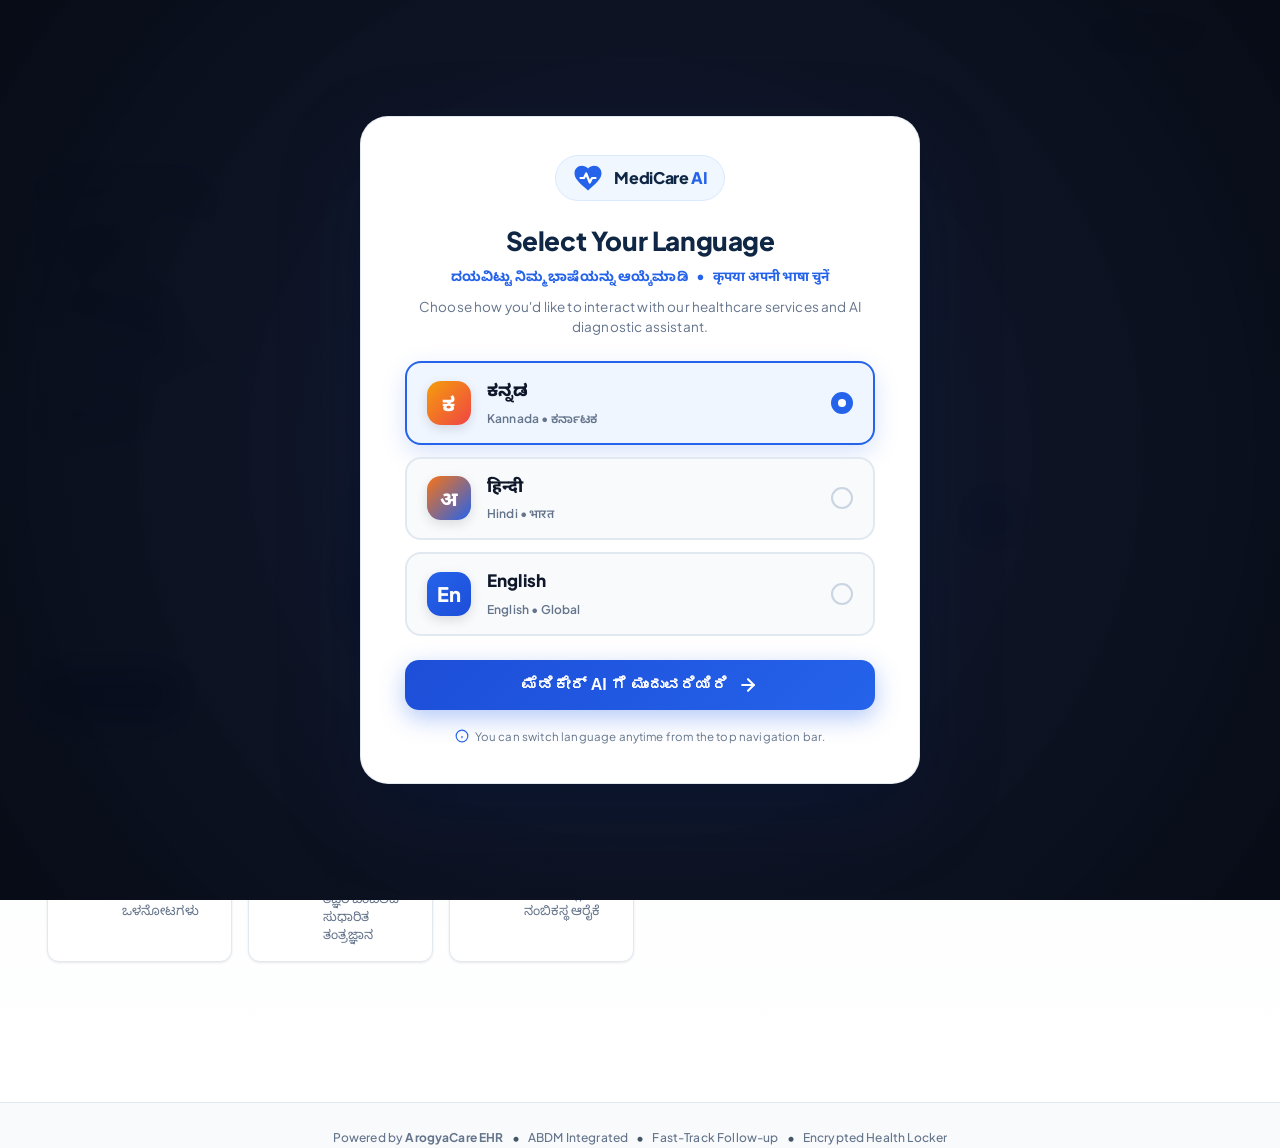
==== commit 6afaff32: "Transform UI/UX into enterprise-grade clinical healthcare design with clean palette, typography hier" ====
--- a/index.html
+++ b/index.html
@@ -20,10 +20,6 @@
 
     <!-- Initial Language Selection Gateway (Shows before entering landing page) -->
     <div class="lang-gateway-overlay" id="lang-gateway-overlay">
-        <!-- Ambient Glowing Orbs -->
-        <div class="lang-ambient-glow-1"></div>
-        <div class="lang-ambient-glow-2"></div>
-        
         <div class="lang-gateway-card">
             <!-- Brand Badge -->
             <div class="lang-brand-badge">
--- a/style.css
+++ b/style.css
@@ -1,36 +1,67 @@
 /* ==========================================================================
-   MediCare AI - Modern Healthcare Landing Page Stylesheet
+   MediCare AI - Production Clinical Healthcare Platform Stylesheet
    ========================================================================== */
 
 :root {
-    --font-primary: 'Outfit', 'Noto Sans Kannada', 'Noto Sans Devanagari', 'Plus Jakarta Sans', -apple-system, BlinkMacSystemFont, sans-serif;
+    --font-primary: 'Plus Jakarta Sans', 'Outfit', 'Noto Sans Kannada', 'Noto Sans Devanagari', -apple-system, BlinkMacSystemFont, sans-serif;
     --font-secondary: 'Plus Jakarta Sans', 'Noto Sans Kannada', 'Noto Sans Devanagari', sans-serif;
 
-    /* Colors */
-    --bg-dark: #090a0f;
-    --bg-blue-start: #3b66ff;
-    --bg-blue-end: #2555ff;
-
+    /* Base Surfaces */
+    --bg-body: #f8fafc;
+    --bg-surface: #ffffff;
+    --bg-subtle: #f1f5f9;
+    --bg-dark: #0f172a;
+
+    /* Text Colors */
+    --text-primary: #0f172a;
+    --text-secondary: #334155;
+    --text-muted: #64748b;
+    --text-light: #94a3b8;
     --text-white: #ffffff;
-    --text-muted: #94a3b8;
-    --text-dark: #0f172a;
-    --text-navy: #1e293b;
-
-    --accent-blue: #3b82f6;
-    --accent-blue-hover: #1d4ed8;
-    --accent-cyan: #60a5fa;
-    --accent-purple: #7c3aed;
-    --accent-violet: #6366f1;
-
-    --dock-bg: rgba(210, 226, 252, 0.92);
-    --glass-bg: rgba(255, 255, 255, 0.14);
-    --glass-border: rgba(255, 255, 255, 0.22);
-    --nav-bg: rgba(255, 255, 255, 0.95);
-
-    --shadow-soft: 0 10px 30px rgba(0, 0, 0, 0.12);
-    --shadow-glow: 0 0 35px rgba(59, 130, 246, 0.35);
-    --transition-fast: 0.25s cubic-bezier(0.4, 0, 0.2, 1);
-    --transition-smooth: 0.4s cubic-bezier(0.16, 1, 0.3, 1);
+
+    /* Clinical Brand Accents */
+    --color-primary: #1e40af;
+    --color-primary-hover: #1d4ed8;
+    --color-primary-light: #eff6ff;
+    --color-primary-border: #bfdbfe;
+
+    --accent-blue: #2563eb;
+    --accent-cyan: #0284c7;
+    --accent-teal: #0d9488;
+
+    /* Status Colors */
+    --status-success: #059669;
+    --status-success-bg: #ecfdf5;
+    --status-success-border: #a7f3d0;
+
+    --status-warning: #d97706;
+    --status-warning-bg: #fffbeb;
+    --status-warning-border: #fde68a;
+
+    --status-danger: #dc2626;
+    --status-danger-bg: #fef2f2;
+    --status-danger-border: #fecaca;
+
+    /* Structural Borders & Shadows */
+    --border-subtle: #e2e8f0;
+    --border-medium: #cbd5e1;
+    --border-dark: #94a3b8;
+
+    --shadow-xs: 0 1px 2px rgba(15, 23, 42, 0.04);
+    --shadow-sm: 0 1px 3px rgba(15, 23, 42, 0.06), 0 1px 2px rgba(15, 23, 42, 0.03);
+    --shadow-md: 0 4px 12px rgba(15, 23, 42, 0.05), 0 2px 4px rgba(15, 23, 42, 0.03);
+    --shadow-lg: 0 12px 28px rgba(15, 23, 42, 0.08), 0 4px 10px rgba(15, 23, 42, 0.03);
+
+    /* Border Radiuses */
+    --radius-xs: 4px;
+    --radius-sm: 8px;
+    --radius-md: 12px;
+    --radius-lg: 16px;
+    --radius-xl: 20px;
+    --radius-full: 9999px;
+
+    --transition-fast: 0.15s ease;
+    --transition-smooth: 0.25s cubic-bezier(0.16, 1, 0.3, 1);
 }
 
 /* Reset & Base */
@@ -45,10 +76,19 @@
 html {
     scroll-behavior: smooth;
     font-family: var(--font-primary);
-    background-color: var(--bg-dark);
-    color: var(--text-white);
+    background-color: var(--bg-body);
+    color: var(--text-primary);
     -webkit-font-smoothing: antialiased;
     -moz-osx-font-smoothing: grayscale;
+}
+
+body {
+    overflow-x: hidden;
+    min-height: 100vh;
+    display: flex;
+    flex-direction: column;
+    background-color: var(--bg-body);
+    color: var(--text-primary);
 }
 
 /* Multilingual Alignment & Baseline Normalization */
@@ -61,76 +101,66 @@
 /* Kannada Typography & Alignment */
 html[lang="kn"] .status-floating-heading,
 html[data-lang="kn"] .status-floating-heading {
-    font-size: 40px !important;
+    font-size: 38px !important;
     line-height: 1.32 !important;
     letter-spacing: 0 !important;
     white-space: nowrap !important;
-    left: -40px;
+    left: -20px;
     top: 8px;
-    text-shadow: 0 2px 12px rgba(255, 255, 255, 0.95);
 }
 
 html[lang="kn"] .status-title,
 html[data-lang="kn"] .status-title {
-    font-size: 46px !important;
+    font-size: 44px !important;
     line-height: 1.22 !important;
     letter-spacing: 0 !important;
 }
 
 html[lang="kn"] .status-option-btn,
 html[data-lang="kn"] .status-option-btn {
-    font-size: 17px !important;
-    min-height: 60px;
+    font-size: 16px !important;
+    min-height: 56px;
     padding: 12px 18px;
     line-height: 1.3;
-    display: flex;
-    align-items: center;
-    justify-content: center;
-    text-align: center;
 }
 
 /* Hindi Typography & Alignment */
 html[lang="hi"] .status-floating-heading,
 html[data-lang="hi"] .status-floating-heading {
-    font-size: 44px !important;
+    font-size: 40px !important;
     line-height: 1.3 !important;
     letter-spacing: 0 !important;
     white-space: nowrap !important;
-    left: -35px;
+    left: -20px;
     top: 8px;
-    text-shadow: 0 2px 12px rgba(255, 255, 255, 0.95);
 }
 
 html[lang="hi"] .status-title,
 html[data-lang="hi"] .status-title {
-    font-size: 48px !important;
+    font-size: 44px !important;
     line-height: 1.25 !important;
     letter-spacing: 0 !important;
 }
 
 html[lang="hi"] .status-option-btn,
 html[data-lang="hi"] .status-option-btn {
-    font-size: 18px !important;
-    min-height: 60px;
+    font-size: 16.5px !important;
+    min-height: 56px;
     padding: 12px 18px;
     line-height: 1.3;
-    display: flex;
-    align-items: center;
-    justify-content: center;
-    text-align: center;
 }
 
 html[lang="kn"] .hero-title, html[lang="hi"] .hero-title,
 html[data-lang="kn"] .hero-title, html[data-lang="hi"] .hero-title {
-    line-height: 1.3 !important;
+    line-height: 1.25 !important;
     word-break: normal;
     overflow-wrap: break-word;
 }
 
 html[lang="kn"] .hero-description, html[lang="hi"] .hero-description,
 html[data-lang="kn"] .hero-description, html[data-lang="hi"] .hero-description {
-    line-height: 1.65 !important;
-    max-width: 620px;
+    line-height: 1.6 !important;
+    max-width: 580px;
 }
 
 html[lang="kn"] .nav-item, html[lang="hi"] .nav-item,
@@ -139,51 +169,43 @@
     white-space: nowrap;
 }
 
-body {
-    overflow-x: hidden;
-    min-height: 100vh;
-    display: flex;
-    flex-direction: column;
-}
-
 .landing-page {
     position: relative;
     width: 100%;
     min-height: 100vh;
-    background-color: var(--bg-dark);
+    background-color: var(--bg-body);
 }
 
 /* ==========================================================================
-   Top Floating Navbar
+   Clean Top Navbar
    ========================================================================== */
 .navbar-wrapper {
     position: fixed;
-    top: 10px;
+    top: 0;
     left: 0;
     width: 100%;
     display: flex;
     justify-content: center;
     align-items: center;
     z-index: 1000;
-    padding: 0 20px;
-}
-
+    background: #ffffff;
+    border-bottom: 1px solid var(--border-subtle);
+    box-shadow: var(--shadow-xs);
+    padding: 0 24px;
+}
 
 .navbar {
     width: 100%;
-    max-width: 960px;
-    height: 62px;
-    background: var(--nav-bg);
-    backdrop-filter: blur(20px);
-    -webkit-backdrop-filter: blur(20px);
-    border-radius: 50px;
-    padding: 6px 12px 6px 20px;
+    max-width: 1280px;
+    height: 68px;
     display: flex;
     align-items: center;
     justify-content: space-between;
-    box-shadow: 0 14px 35px rgba(0, 0, 0, 0.18), 0 2px 8px rgba(0, 0, 0, 0.04);
-    border: 1px solid rgba(255, 255, 255, 0.7);
-    transition: var(--transition-smooth);
+    background: transparent;
+    border-radius: 0;
+    padding: 0;
+    border: none;
+    box-shadow: none;
 }
 
 /* Logo */
@@ -193,23 +215,29 @@
     gap: 10px;
     cursor: pointer;
     user-select: none;
+    text-decoration: none;
 }
 
 .logo-icon {
     display: flex;
     align-items: center;
     justify-content: center;
+    width: 38px;
+    height: 38px;
+    background: var(--color-primary-light);
+    border: 1px solid var(--color-primary-border);
+    border-radius: var(--radius-sm);
 }
 
 .logo-text {
-    font-size: 20px;
+    font-size: 19px;
     font-weight: 800;
-    color: var(--text-dark);
-    letter-spacing: -0.4px;
+    color: var(--text-primary);
+    letter-spacing: -0.3px;
 }
 
 .logo-accent {
-    color: var(--accent-blue);
+    color: var(--color-primary);
     font-weight: 800;
 }
 
@@ -217,34 +245,34 @@
 .nav-links {
     display: flex;
     align-items: center;
-    gap: 28px;
+    gap: 8px;
     list-style: none;
 }
 
 .nav-item {
     position: relative;
     display: flex;
-    flex-direction: column;
     align-items: center;
 }
 
 .nav-link {
     text-decoration: none;
-    color: #475569;
-    font-size: 15px;
+    color: var(--text-secondary);
+    font-size: 14.5px;
     font-weight: 600;
-    padding: 6px 16px;
-    border-radius: 20px;
+    padding: 8px 16px;
+    border-radius: var(--radius-sm);
     transition: var(--transition-fast);
 }
 
 .nav-item:hover .nav-link {
-    color: var(--text-dark);
+    color: var(--color-primary);
+    background: var(--bg-subtle);
 }
 
 .nav-item.active .nav-link {
-    background: rgba(59, 130, 246, 0.12);
-    color: #1d4ed8;
+    background: var(--color-primary-light);
+    color: var(--color-primary);
     font-weight: 700;
 }
 
@@ -252,33 +280,32 @@
 .nav-actions {
     display: flex;
     align-items: center;
-    gap: 12px;
+    gap: 10px;
 }
 
 .icon-btn {
-    background: #f1f5f9;
-    border: none;
+    background: var(--bg-subtle);
+    border: 1px solid var(--border-subtle);
     width: 38px;
     height: 38px;
-    border-radius: 50%;
-    display: flex;
-    align-items: center;
-    justify-content: center;
-    color: #475569;
+    border-radius: var(--radius-sm);
+    display: flex;
+    align-items: center;
+    justify-content: center;
+    color: var(--text-secondary);
     cursor: pointer;
     transition: var(--transition-fast);
 }
 
 .icon-btn:hover {
-    background: #e2e8f0;
-    color: var(--text-dark);
-    transform: scale(1.05);
+    background: var(--border-subtle);
+    color: var(--text-primary);
 }
 
 .nav-divider {
     width: 1px;
     height: 24px;
-    background: #e2e8f0;
+    background: var(--border-subtle);
 }
 
 .btn {
@@ -294,19 +321,19 @@
 }
 
 .btn-primary {
-    background: linear-gradient(135deg, #3b82f6 0%, #1d4ed8 100%);
+    background: var(--color-primary);
     color: var(--text-white);
-    font-size: 14.5px;
-    font-weight: 700;
-    padding: 10px 22px;
-    border-radius: 30px;
-    box-shadow: 0 4px 14px rgba(37, 99, 235, 0.35);
+    font-size: 14px;
+    font-weight: 700;
+    padding: 10px 20px;
+    border-radius: var(--radius-sm);
+    box-shadow: var(--shadow-xs);
+    border: 1px solid transparent;
 }
 
 .btn-primary:hover {
-    transform: translateY(-1px);
-    box-shadow: 0 6px 20px rgba(37, 99, 235, 0.5);
-    background: linear-gradient(135deg, #2563eb 0%, #1e40af 100%);
+    background: var(--color-primary-hover);
+    box-shadow: var(--shadow-sm);
 }
 
 .btn-arrow {
@@ -314,7 +341,7 @@
 }
 
 .btn:hover .btn-arrow {
-    transform: translateX(4px);
+    transform: translateX(3px);
 }
 
 /* ==========================================================================
@@ -323,42 +350,14 @@
 .hero-section {
     position: relative;
     width: 100%;
-    min-height: 100vh;
-    display: flex;
-    align-items: center;
-    justify-content: center;
-    padding: 110px 40px 140px 40px;
+    min-height: calc(100vh - 68px);
+    display: flex;
+    align-items: center;
+    justify-content: center;
+    padding: 100px 32px 140px 32px;
     overflow: hidden;
-}
-
-/* Split Background Layer */
-.hero-bg {
-    position: absolute;
-    top: 0;
-    left: 0;
-    width: 100%;
-    height: 100%;
-    z-index: 1;
-    display: flex;
-}
-
-.bg-dark {
-    position: absolute;
-    top: 0;
-    left: 0;
-    width: 100%;
-    height: 100%;
-    background-color: var(--bg-dark);
-}
-
-.bg-blue {
-    position: absolute;
-    top: 0;
-    right: 0;
-    width: 100%;
-    height: 100%;
-    background: linear-gradient(135deg, #3b66ff 0%, #2b56ff 50%, #1d4ed8 100%);
-    clip-path: polygon(57% 0, 100% 0, 100% 100%, 43% 100%);
+    background: linear-gradient(180deg, #f8fafc 0%, #ffffff 100%);
+    border-bottom: 1px solid var(--border-subtle);
 }
 
 /* Hero Content Grid Layout */
@@ -366,146 +365,122 @@
     position: relative;
     z-index: 10;
     width: 100%;
-    max-width: 1340px;
+    max-width: 1280px;
     display: grid;
-    grid-template-columns: 1fr 1.15fr 0.85fr;
-    align-items: center;
-    gap: 20px;
-}
-
+    grid-template-columns: 1.15fr 0.9fr 0.95fr;
+    align-items: center;
+    gap: 32px;
+}
 
 /* Left Content */
 .hero-content {
     display: flex;
     flex-direction: column;
     align-items: flex-start;
-    padding-right: 70px;
+    padding-right: 20px;
 }
 
 .ai-badge {
     display: inline-flex;
     align-items: center;
     gap: 8px;
-    background: rgba(255, 255, 255, 0.08);
-    border: 1px solid rgba(255, 255, 255, 0.16);
-    backdrop-filter: blur(10px);
-    padding: 8px 18px;
-    border-radius: 30px;
-    color: #e2e8f0;
-    font-size: 14.5px;
-    font-weight: 500;
-    margin-bottom: 30px;
-    box-shadow: 0 4px 12px rgba(0, 0, 0, 0.1);
+    background: var(--color-primary-light);
+    border: 1px solid var(--color-primary-border);
+    padding: 6px 14px;
+    border-radius: var(--radius-full);
+    color: var(--color-primary);
+    font-size: 13px;
+    font-weight: 700;
+    margin-bottom: 22px;
 }
 
 .sparkle-icon {
-    animation: pulseSparkle 2s infinite ease-in-out;
-}
-
-@keyframes pulseSparkle {
-
-    0%,
-    100% {
-        transform: scale(1);
-        opacity: 0.8;
-    }
-
-    50% {
-        transform: scale(1.2);
-        opacity: 1;
-    }
+    font-size: 14px;
 }
 
 .hero-title {
-    font-size: 54px;
+    font-size: 46px;
     font-weight: 800;
-    line-height: 1.12;
-    color: var(--text-white);
-    letter-spacing: -1.2px;
-    margin-bottom: 24px;
+    line-height: 1.16;
+    color: var(--text-primary);
+    letter-spacing: -0.8px;
+    margin-bottom: 18px;
 }
 
 .highlight-blue {
-    color: #3b82f6;
-    background: linear-gradient(135deg, #60a5fa 0%, #3b82f6 100%);
-    -webkit-background-clip: text;
-    -webkit-text-fill-color: transparent;
+    color: var(--color-primary);
 }
 
 .highlight-cyan {
-    color: #60a5fa;
-    background: linear-gradient(135deg, #93c5fd 0%, #3b82f6 100%);
-    -webkit-background-clip: text;
-    -webkit-text-fill-color: transparent;
-    text-shadow: 0 0 25px rgba(96, 165, 250, 0.4);
+    color: var(--accent-cyan);
 }
 
 .hero-description {
     font-size: 16px;
     line-height: 1.6;
-    color: var(--text-muted);
+    color: var(--text-secondary);
     font-weight: 400;
     max-width: 480px;
 }
 
 .hero-divider {
-    width: 320px;
-    height: 3px;
-    background: rgba(255, 255, 255, 0.35);
-    margin: 28px 0 32px 0;
-    border-radius: 4px;
+    width: 240px;
+    height: 2px;
+    background: var(--border-subtle);
+    margin: 24px 0 28px 0;
+    border-radius: 2px;
 }
 
 /* Hero Action Buttons */
 .hero-actions {
     display: flex;
     align-items: center;
-    gap: 16px;
+    gap: 14px;
+    flex-wrap: wrap;
 }
 
 .btn-hero-primary {
-    background: linear-gradient(135deg, #4f46e5 0%, #3b82f6 100%);
+    background: var(--color-primary);
     color: var(--text-white);
-    font-size: 17px;
-    font-weight: 700;
-    padding: 14px 32px;
-    border-radius: 40px;
-    box-shadow: 0 8px 24px rgba(59, 130, 246, 0.4);
+    font-size: 15px;
+    font-weight: 700;
+    padding: 13px 28px;
+    border-radius: var(--radius-sm);
+    box-shadow: var(--shadow-sm);
+    border: 1px solid var(--color-primary);
 }
 
 .btn-hero-primary:hover {
-    transform: translateY(-2px);
-    box-shadow: 0 12px 30px rgba(59, 130, 246, 0.6);
-    background: linear-gradient(135deg, #4338ca 0%, #2563eb 100%);
+    background: var(--color-primary-hover);
+    box-shadow: var(--shadow-md);
 }
 
 .btn-hero-secondary {
-    background: rgba(255, 255, 255, 0.18);
-    border: 1px solid rgba(255, 255, 255, 0.3);
-    backdrop-filter: blur(12px);
-    color: var(--text-white);
-    font-size: 17px;
-    font-weight: 700;
-    padding: 12px 14px 12px 28px;
-    border-radius: 40px;
-    gap: 12px;
+    background: #ffffff;
+    border: 1.5px solid var(--border-medium);
+    color: var(--text-primary);
+    font-size: 15px;
+    font-weight: 700;
+    padding: 12px 24px;
+    border-radius: var(--radius-sm);
+    gap: 10px;
+    box-shadow: var(--shadow-xs);
 }
 
 .btn-hero-secondary:hover {
-    background: rgba(255, 255, 255, 0.28);
-    transform: translateY(-2px);
+    background: var(--bg-subtle);
+    border-color: var(--text-muted);
 }
 
 .play-icon-circle {
-    width: 32px;
-    height: 32px;
-    background: #3b82f6;
+    width: 26px;
+    height: 26px;
+    background: var(--color-primary-light);
     border-radius: 50%;
     display: flex;
     align-items: center;
     justify-content: center;
-    color: var(--text-white);
-    box-shadow: 0 4px 10px rgba(0, 0, 0, 0.2);
+    color: var(--color-primary);
 }
 
 /* Center Doctor Image */
@@ -514,108 +489,78 @@
     display: flex;
     justify-content: center;
     align-items: flex-end;
-    height: 680px;
+    height: 520px;
     pointer-events: none;
     margin-top: 0;
-    transform: translateY(10px);
 }
 
 .doctor-image {
-    max-height: 800px;
+    max-height: 520px;
     width: auto;
     object-fit: contain;
-    filter: drop-shadow(0 25px 55px rgba(0, 0, 0, 0.5));
+    filter: drop-shadow(0 12px 24px rgba(15, 23, 42, 0.1));
     position: relative;
     z-index: 2;
-    animation: floatDoctor 6s ease-in-out infinite;
-}
-
-@keyframes floatDoctor {
-
-    0%,
-    100% {
-        transform: translateY(0);
-    }
-
-    50% {
-        transform: translateY(-6px);
-    }
-}
-
-.doctor-glow {
-    position: absolute;
-    bottom: 20px;
-    width: 420px;
-    height: 420px;
-    background: radial-gradient(circle, rgba(59, 130, 246, 0.35) 0%, rgba(0, 0, 0, 0) 70%);
-    z-index: 1;
-}
-
-
-
-
-/* Right Feature Glass Cards */
+}
+
+/* Right Feature Cards */
 .hero-cards {
     display: flex;
     flex-direction: column;
-    gap: 20px;
-    align-items: flex-end;
-    padding-left: 20px;
+    gap: 16px;
+    align-items: stretch;
 }
 
 .glass-card {
-    background: rgba(255, 255, 255, 0.12);
-    backdrop-filter: blur(20px);
-    -webkit-backdrop-filter: blur(20px);
-    border: 1px solid rgba(255, 255, 255, 0.25);
-    border-radius: 22px;
-    padding: 22px 26px;
-    width: 290px;
+    background: #ffffff;
+    border: 1.5px solid var(--border-subtle);
+    border-radius: var(--radius-md);
+    padding: 18px 20px;
     display: flex;
     align-items: flex-start;
-    gap: 16px;
-    box-shadow: 0 12px 32px rgba(0, 0, 0, 0.12);
-    transition: var(--transition-smooth);
+    gap: 14px;
+    box-shadow: var(--shadow-sm);
+    transition: var(--transition-fast);
     cursor: pointer;
 }
 
 .glass-card:hover {
-    transform: translateX(-6px) translateY(-3px);
-    background: rgba(255, 255, 255, 0.2);
-    border-color: rgba(255, 255, 255, 0.4);
-    box-shadow: 0 16px 40px rgba(0, 0, 0, 0.2);
+    border-color: var(--color-primary-border);
+    box-shadow: var(--shadow-md);
+    transform: translateY(-2px);
+    background: #ffffff;
 }
 
 .card-icon-box {
-    width: 44px;
-    height: 44px;
-    background: rgba(255, 255, 255, 0.15);
-    border: 1px solid rgba(255, 255, 255, 0.3);
-    border-radius: 14px;
-    display: flex;
-    align-items: center;
-    justify-content: center;
-    color: var(--text-white);
+    width: 40px;
+    height: 40px;
+    background: var(--color-primary-light);
+    border: 1px solid var(--color-primary-border);
+    border-radius: var(--radius-sm);
+    display: flex;
+    align-items: center;
+    justify-content: center;
+    color: var(--color-primary);
     flex-shrink: 0;
 }
 
 .card-info {
     display: flex;
     flex-direction: column;
-    gap: 4px;
+    gap: 3px;
 }
 
 .card-title {
-    font-size: 20px;
-    font-weight: 700;
-    color: var(--text-white);
-    letter-spacing: -0.3px;
+    font-size: 16px;
+    font-weight: 700;
+    color: var(--text-primary);
+    letter-spacing: -0.2px;
 }
 
 .card-subtitle {
-    font-size: 13.5px;
-    line-height: 1.35;
-    color: rgba(255, 255, 255, 0.85);
+    font-size: 13px;
+    line-height: 1.4;
+    color: var(--text-muted);
     font-weight: 400;
 }
 
@@ -623,64 +568,62 @@
    Bottom Feature Dock / Bar
    ========================================================================== */
 .dock-wrapper {
-    position: absolute;
-    bottom: 60px;
-    left: 0;
+    position: relative;
     width: 100%;
     display: flex;
     justify-content: center;
     z-index: 100;
-    padding: 0 30px;
+    padding: 0 32px;
+    margin-top: -40px;
+    margin-bottom: 40px;
 }
 
 .feature-dock {
     width: 100%;
-    max-width: 1240px;
-    background: var(--dock-bg);
-    backdrop-filter: blur(24px);
-    -webkit-backdrop-filter: blur(24px);
-    border-radius: 24px;
-    padding: 18px 28px;
+    max-width: 1280px;
+    background: #ffffff;
+    border-radius: var(--radius-lg);
+    padding: 16px 24px;
     display: grid;
     grid-template-columns: 1.1fr auto 1.1fr auto 1.3fr auto 1fr;
     align-items: center;
-    box-shadow: 0 16px 45px rgba(0, 0, 0, 0.22);
-    border: 1px solid rgba(255, 255, 255, 0.8);
+    box-shadow: var(--shadow-md);
+    border: 1.5px solid var(--border-subtle);
 }
 
 .dock-item {
     display: flex;
     align-items: center;
-    gap: 16px;
-    padding: 6px 12px;
-    border-radius: 16px;
+    gap: 14px;
+    padding: 8px 12px;
+    border-radius: var(--radius-sm);
     cursor: pointer;
     transition: var(--transition-fast);
 }
 
 .dock-item:hover {
-    background: rgba(255, 255, 255, 0.4);
-    transform: translateY(-2px);
+    background: var(--bg-subtle);
 }
 
 .dock-icon {
-    width: 52px;
-    height: 52px;
-    background: transparent;
-    display: flex;
-    align-items: center;
-    justify-content: center;
-    color: var(--accent-purple);
+    width: 44px;
+    height: 44px;
+    background: var(--color-primary-light);
+    border: 1px solid var(--color-primary-border);
+    border-radius: var(--radius-sm);
+    display: flex;
+    align-items: center;
+    justify-content: center;
+    color: var(--color-primary);
     flex-shrink: 0;
 }
 
 #dock-specialized .dock-icon {
-    background: #6366f1;
-    border-radius: 50%;
+    background: var(--color-primary);
+    border-radius: var(--radius-sm);
     color: white;
-    width: 46px;
-    height: 46px;
-    box-shadow: 0 6px 16px rgba(99, 102, 241, 0.35);
+    width: 44px;
+    height: 44px;
 }
 
 .dock-text {
@@ -690,22 +633,22 @@
 }
 
 .dock-text h4 {
-    font-size: 16px;
-    font-weight: 700;
-    color: var(--text-dark);
+    font-size: 14.5px;
+    font-weight: 700;
+    color: var(--text-primary);
     line-height: 1.25;
 }
 
 .dock-text p {
-    font-size: 12.5px;
-    color: #475569;
+    font-size: 12px;
+    color: var(--text-muted);
     line-height: 1.3;
 }
 
 .dock-divider {
-    width: 2px;
-    height: 38px;
-    background: rgba(255, 255, 255, 0.8);
+    width: 1px;
+    height: 36px;
+    background: var(--border-subtle);
     border-radius: 1px;
 }
 
@@ -2248,14 +2191,14 @@
     left: 0;
     width: 100vw;
     height: 100vh;
-    background: linear-gradient(to right, #074d69 0%, #074d69 50%, #f8fafc 50%, #f8fafc 100%);
+    background: #f8fafc;
     z-index: 2500;
     overflow-y: auto;
     overflow-x: hidden;
     opacity: 0;
     pointer-events: none;
-    transition: opacity 0.35s ease, transform 0.35s ease;
-    transform: scale(0.98);
+    transition: opacity 0.25s ease, transform 0.25s ease;
+    transform: scale(0.99);
 }
 
 .status-page-view.active {
@@ -2266,144 +2209,150 @@
 
 .status-container {
     width: 100%;
-    max-width: 1500px;
+    max-width: 1380px;
     min-height: 100vh;
     margin: 0 auto;
     display: grid;
-    grid-template-columns: 0.95fr 1.25fr;
+    grid-template-columns: 460px 1fr;
+    align-items: center;
+    padding: 40px 48px 0 48px;
+    gap: 60px;
+    position: relative;
+}
+
+/* Left Column - Triage Navigation Card */
+.status-left {
+    background: #ffffff;
+    border: 1.5px solid var(--border-subtle);
+    border-radius: var(--radius-lg);
+    padding: 36px 32px;
+    display: flex;
+    flex-direction: column;
+    justify-content: center;
     align-items: stretch;
-    padding: 30px 60px 0 60px;
-    gap: 40px;
-    position: relative;
-}
-
-/* Left Column */
-.status-left {
-    padding: 40px 20px;
-    display: flex;
-    flex-direction: column;
-    justify-content: center;
-    align-items: flex-start;
     z-index: 10;
-    max-width: 500px;
-    align-self: center;
+    width: 100%;
+    box-shadow: var(--shadow-md);
 }
 
 .btn-go-back {
-    background: rgba(255, 255, 255, 0.16);
-    color: #ffffff;
-    border: 1px solid rgba(255, 255, 255, 0.28);
-    backdrop-filter: blur(8px);
-    -webkit-backdrop-filter: blur(8px);
-    padding: 10px 24px;
-    border-radius: 24px;
-    font-size: 16px;
+    align-self: flex-start;
+    background: var(--bg-subtle);
+    color: var(--text-secondary);
+    border: 1px solid var(--border-subtle);
+    padding: 8px 18px;
+    border-radius: var(--radius-sm);
+    font-size: 13.5px;
     font-weight: 700;
     cursor: pointer;
-    margin-bottom: 44px;
-    transition: all 0.2s ease;
-    box-shadow: 0 4px 14px rgba(0, 0, 0, 0.12);
+    margin-bottom: 24px;
+    transition: var(--transition-fast);
 }
 
 .btn-go-back:hover {
-    background: rgba(255, 255, 255, 0.28);
-    transform: translateX(-4px);
+    background: var(--border-subtle);
+    color: var(--text-primary);
+    transform: translateX(-2px);
 }
 
 .status-header {
-    margin-bottom: 36px;
+    margin-bottom: 28px;
 }
 
 .status-title {
-    font-size: 64px;
+    font-size: 32px;
     font-weight: 800;
-    color: #ffffff;
-    line-height: 1.08;
+    color: var(--text-primary);
+    line-height: 1.2;
     font-family: var(--font-primary);
-    letter-spacing: -1px;
-    text-transform: uppercase;
+    letter-spacing: -0.5px;
 }
 
 .highlight-status-cyan {
-    color: #38bdf8;
+    color: var(--color-primary);
     font-weight: 800;
     display: block;
 }
 
 .status-title-line {
-    width: 250px;
-    height: 4px;
-    background: rgba(255, 255, 255, 0.35);
-    margin-top: 18px;
+    width: 60px;
+    height: 3px;
+    background: var(--color-primary);
+    margin-top: 14px;
     border-radius: 2px;
 }
 
 .status-buttons-group {
     display: flex;
     flex-direction: column;
-    gap: 20px;
+    gap: 14px;
     width: 100%;
-    max-width: 320px;
-    margin-bottom: 36px;
+    margin-bottom: 24px;
 }
 
 .status-option-btn {
     width: 100%;
-    padding: 18px 24px;
-    border-radius: 40px;
-    font-size: 21px;
-    font-weight: 800;
-    border: none;
+    padding: 16px 20px;
+    border-radius: var(--radius-md);
+    font-size: 15.5px;
+    font-weight: 700;
     cursor: pointer;
     text-align: center;
-    transition: all 0.2s ease;
-    box-shadow: 0 4px 14px rgba(0, 0, 0, 0.12);
+    transition: var(--transition-fast);
+    box-shadow: var(--shadow-xs);
+    display: flex;
+    align-items: center;
+    justify-content: center;
 }
 
 .btn-new-condition,
 .btn-ongoing {
     background: #ffffff;
-    color: #074d69;
+    color: var(--text-primary);
+    border: 1.5px solid var(--border-medium);
 }
 
 .btn-new-condition:hover,
 .btn-ongoing:hover {
-    background: #f0fdfa;
-    transform: translateY(-2px);
-    box-shadow: 0 8px 24px rgba(0, 0, 0, 0.22);
+    background: var(--color-primary-light);
+    border-color: var(--color-primary);
+    color: var(--color-primary);
+    transform: translateY(-1px);
+    box-shadow: var(--shadow-sm);
 }
 
 .btn-sos {
-    background: #ef4444;
+    background: var(--status-danger);
     color: #ffffff;
+    border: 1.5px solid var(--status-danger);
 }
 
 .btn-sos:hover {
-    background: #dc2626;
+    background: #b91c1c;
+    border-color: #b91c1c;
     color: #ffffff;
-    transform: translateY(-2px);
-    box-shadow: 0 8px 26px rgba(239, 68, 68, 0.45);
+    transform: translateY(-1px);
+    box-shadow: var(--shadow-sm);
 }
 
 .status-footer-line {
-    width: 250px;
-    height: 4px;
-    background: rgba(255, 255, 255, 0.35);
-    margin-bottom: 18px;
-    border-radius: 2px;
+    width: 100%;
+    height: 1px;
+    background: var(--border-subtle);
+    margin-bottom: 16px;
 }
 
 .status-need-help {
-    color: #93c5fd;
-    font-size: 16px;
+    color: var(--color-primary);
+    font-size: 13.5px;
     font-weight: 600;
     text-decoration: none;
-    margin-left: 80px;
-    transition: color 0.2s ease;
+    align-self: center;
+    transition: color 0.15s ease;
 }
 
 .status-need-help:hover {
-    color: #ffffff;
+    color: var(--color-primary-hover);
     text-decoration: underline;
 }
 
@@ -2430,35 +2379,30 @@
 
 .status-floating-heading {
     position: absolute;
-    top: 5px;
-    left: -40px;
+    top: 15px;
+    left: 0;
     font-family: var(--font-primary);
-    font-size: 62px;
+    font-size: 42px;
     font-weight: 800;
-    line-height: 1.05;
-    letter-spacing: -1.5px;
-    color: #0f172a;
+    line-height: 1.15;
+    letter-spacing: -0.6px;
+    color: var(--text-primary);
     background: transparent;
     padding: 0;
     border: none;
     box-shadow: none;
-    backdrop-filter: none;
-    -webkit-backdrop-filter: none;
     z-index: 10;
     pointer-events: none;
-    text-transform: uppercase;
-    transition: transform 0.3s ease;
-    text-shadow: 0 2px 10px rgba(255, 255, 255, 0.8);
 }
 
 .status-floating-heading .highlight-blue-text {
-    color: #2563eb;
+    color: var(--color-primary);
     font-weight: 800;
     display: block;
 }
 
 .status-duo-img {
-    max-height: 92vh;
+    max-height: 82vh;
     height: auto;
     width: auto;
     max-width: 100%;
@@ -2466,7 +2410,7 @@
     vertical-align: bottom;
     margin-bottom: 0;
     object-fit: contain;
-    filter: drop-shadow(0 18px 36px rgba(15, 23, 42, 0.15));
+    filter: drop-shadow(0 14px 28px rgba(15, 23, 42, 0.08));
     pointer-events: none;
     user-select: none;
 }
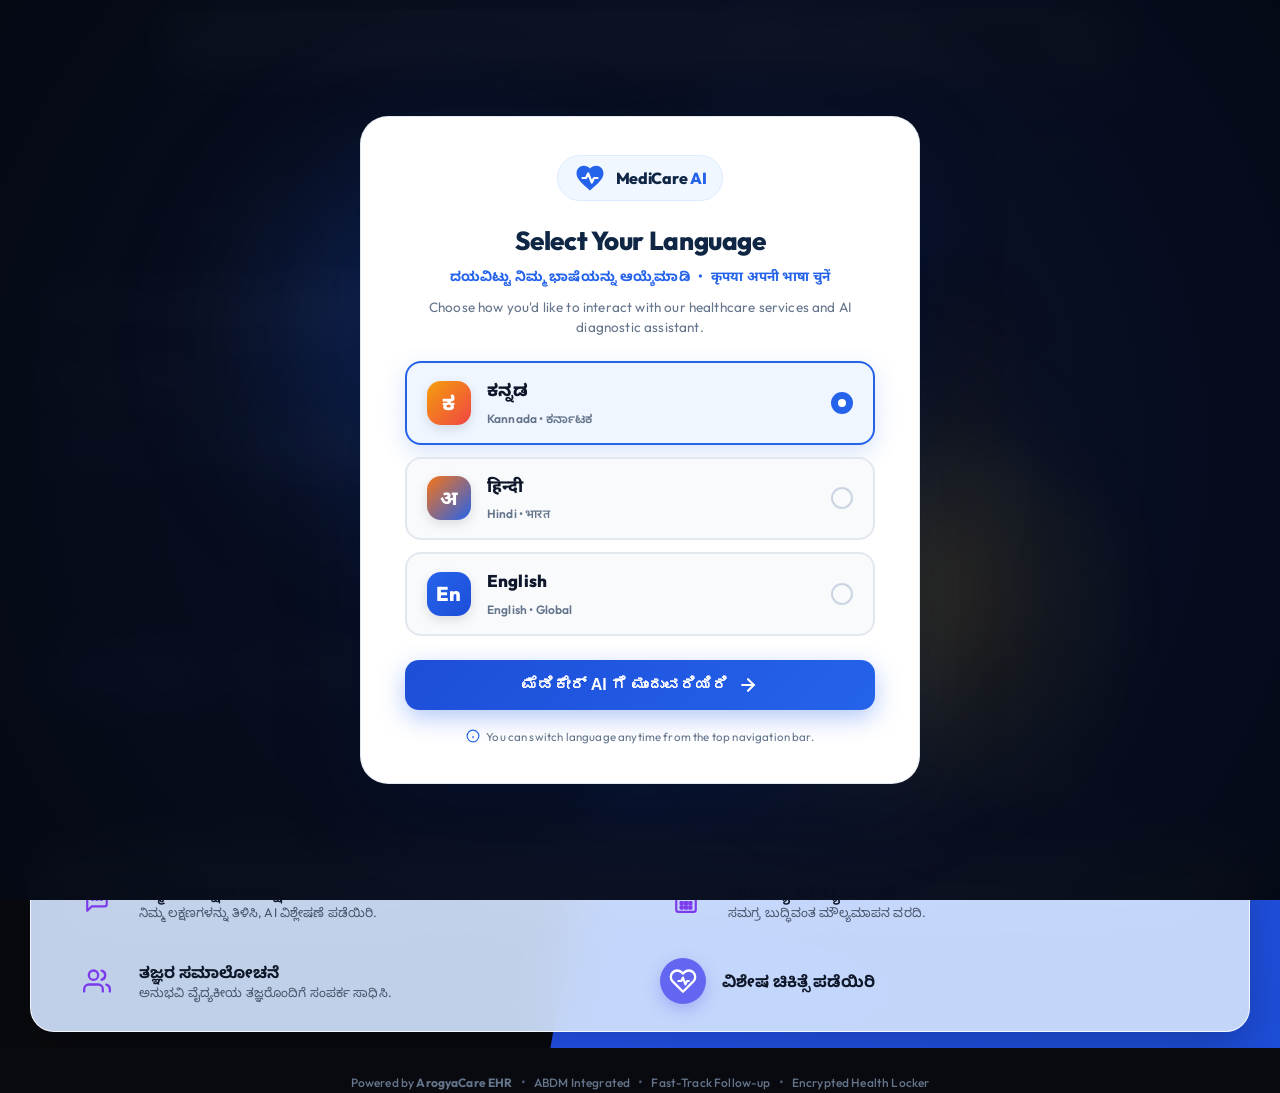
==== commit bbb66ea1: "Revert "Transform UI/UX into enterprise-grade clinical healthcare design with clean palette, typogra" ====
--- a/index.html
+++ b/index.html
@@ -20,6 +20,10 @@
 
     <!-- Initial Language Selection Gateway (Shows before entering landing page) -->
     <div class="lang-gateway-overlay" id="lang-gateway-overlay">
+        <!-- Ambient Glowing Orbs -->
+        <div class="lang-ambient-glow-1"></div>
+        <div class="lang-ambient-glow-2"></div>
+        
         <div class="lang-gateway-card">
             <!-- Brand Badge -->
             <div class="lang-brand-badge">
--- a/style.css
+++ b/style.css
@@ -1,67 +1,36 @@
 /* ==========================================================================
-   MediCare AI - Production Clinical Healthcare Platform Stylesheet
+   MediCare AI - Modern Healthcare Landing Page Stylesheet
    ========================================================================== */
 
 :root {
-    --font-primary: 'Plus Jakarta Sans', 'Outfit', 'Noto Sans Kannada', 'Noto Sans Devanagari', -apple-system, BlinkMacSystemFont, sans-serif;
+    --font-primary: 'Outfit', 'Noto Sans Kannada', 'Noto Sans Devanagari', 'Plus Jakarta Sans', -apple-system, BlinkMacSystemFont, sans-serif;
     --font-secondary: 'Plus Jakarta Sans', 'Noto Sans Kannada', 'Noto Sans Devanagari', sans-serif;
 
-    /* Base Surfaces */
-    --bg-body: #f8fafc;
-    --bg-surface: #ffffff;
-    --bg-subtle: #f1f5f9;
-    --bg-dark: #0f172a;
-
-    /* Text Colors */
-    --text-primary: #0f172a;
-    --text-secondary: #334155;
-    --text-muted: #64748b;
-    --text-light: #94a3b8;
+    /* Colors */
+    --bg-dark: #090a0f;
+    --bg-blue-start: #3b66ff;
+    --bg-blue-end: #2555ff;
+
     --text-white: #ffffff;
-
-    /* Clinical Brand Accents */
-    --color-primary: #1e40af;
-    --color-primary-hover: #1d4ed8;
-    --color-primary-light: #eff6ff;
-    --color-primary-border: #bfdbfe;
-
-    --accent-blue: #2563eb;
-    --accent-cyan: #0284c7;
-    --accent-teal: #0d9488;
-
-    /* Status Colors */
-    --status-success: #059669;
-    --status-success-bg: #ecfdf5;
-    --status-success-border: #a7f3d0;
-
-    --status-warning: #d97706;
-    --status-warning-bg: #fffbeb;
-    --status-warning-border: #fde68a;
-
-    --status-danger: #dc2626;
-    --status-danger-bg: #fef2f2;
-    --status-danger-border: #fecaca;
-
-    /* Structural Borders & Shadows */
-    --border-subtle: #e2e8f0;
-    --border-medium: #cbd5e1;
-    --border-dark: #94a3b8;
-
-    --shadow-xs: 0 1px 2px rgba(15, 23, 42, 0.04);
-    --shadow-sm: 0 1px 3px rgba(15, 23, 42, 0.06), 0 1px 2px rgba(15, 23, 42, 0.03);
-    --shadow-md: 0 4px 12px rgba(15, 23, 42, 0.05), 0 2px 4px rgba(15, 23, 42, 0.03);
-    --shadow-lg: 0 12px 28px rgba(15, 23, 42, 0.08), 0 4px 10px rgba(15, 23, 42, 0.03);
-
-    /* Border Radiuses */
-    --radius-xs: 4px;
-    --radius-sm: 8px;
-    --radius-md: 12px;
-    --radius-lg: 16px;
-    --radius-xl: 20px;
-    --radius-full: 9999px;
-
-    --transition-fast: 0.15s ease;
-    --transition-smooth: 0.25s cubic-bezier(0.16, 1, 0.3, 1);
+    --text-muted: #94a3b8;
+    --text-dark: #0f172a;
+    --text-navy: #1e293b;
+
+    --accent-blue: #3b82f6;
+    --accent-blue-hover: #1d4ed8;
+    --accent-cyan: #60a5fa;
+    --accent-purple: #7c3aed;
+    --accent-violet: #6366f1;
+
+    --dock-bg: rgba(210, 226, 252, 0.92);
+    --glass-bg: rgba(255, 255, 255, 0.14);
+    --glass-border: rgba(255, 255, 255, 0.22);
+    --nav-bg: rgba(255, 255, 255, 0.95);
+
+    --shadow-soft: 0 10px 30px rgba(0, 0, 0, 0.12);
+    --shadow-glow: 0 0 35px rgba(59, 130, 246, 0.35);
+    --transition-fast: 0.25s cubic-bezier(0.4, 0, 0.2, 1);
+    --transition-smooth: 0.4s cubic-bezier(0.16, 1, 0.3, 1);
 }
 
 /* Reset & Base */
@@ -76,19 +45,10 @@
 html {
     scroll-behavior: smooth;
     font-family: var(--font-primary);
-    background-color: var(--bg-body);
-    color: var(--text-primary);
+    background-color: var(--bg-dark);
+    color: var(--text-white);
     -webkit-font-smoothing: antialiased;
     -moz-osx-font-smoothing: grayscale;
-}
-
-body {
-    overflow-x: hidden;
-    min-height: 100vh;
-    display: flex;
-    flex-direction: column;
-    background-color: var(--bg-body);
-    color: var(--text-primary);
 }
 
 /* Multilingual Alignment & Baseline Normalization */
@@ -101,66 +61,76 @@
 /* Kannada Typography & Alignment */
 html[lang="kn"] .status-floating-heading,
 html[data-lang="kn"] .status-floating-heading {
-    font-size: 38px !important;
+    font-size: 40px !important;
     line-height: 1.32 !important;
     letter-spacing: 0 !important;
     white-space: nowrap !important;
-    left: -20px;
+    left: -40px;
     top: 8px;
+    text-shadow: 0 2px 12px rgba(255, 255, 255, 0.95);
 }
 
 html[lang="kn"] .status-title,
 html[data-lang="kn"] .status-title {
-    font-size: 44px !important;
+    font-size: 46px !important;
     line-height: 1.22 !important;
     letter-spacing: 0 !important;
 }
 
 html[lang="kn"] .status-option-btn,
 html[data-lang="kn"] .status-option-btn {
-    font-size: 16px !important;
-    min-height: 56px;
+    font-size: 17px !important;
+    min-height: 60px;
     padding: 12px 18px;
     line-height: 1.3;
+    display: flex;
+    align-items: center;
+    justify-content: center;
+    text-align: center;
 }
 
 /* Hindi Typography & Alignment */
 html[lang="hi"] .status-floating-heading,
 html[data-lang="hi"] .status-floating-heading {
-    font-size: 40px !important;
+    font-size: 44px !important;
     line-height: 1.3 !important;
     letter-spacing: 0 !important;
     white-space: nowrap !important;
-    left: -20px;
+    left: -35px;
     top: 8px;
+    text-shadow: 0 2px 12px rgba(255, 255, 255, 0.95);
 }
 
 html[lang="hi"] .status-title,
 html[data-lang="hi"] .status-title {
-    font-size: 44px !important;
+    font-size: 48px !important;
     line-height: 1.25 !important;
     letter-spacing: 0 !important;
 }
 
 html[lang="hi"] .status-option-btn,
 html[data-lang="hi"] .status-option-btn {
-    font-size: 16.5px !important;
-    min-height: 56px;
+    font-size: 18px !important;
+    min-height: 60px;
     padding: 12px 18px;
     line-height: 1.3;
+    display: flex;
+    align-items: center;
+    justify-content: center;
+    text-align: center;
 }
 
 html[lang="kn"] .hero-title, html[lang="hi"] .hero-title,
 html[data-lang="kn"] .hero-title, html[data-lang="hi"] .hero-title {
-    line-height: 1.25 !important;
+    line-height: 1.3 !important;
     word-break: normal;
     overflow-wrap: break-word;
 }
 
 html[lang="kn"] .hero-description, html[lang="hi"] .hero-description,
 html[data-lang="kn"] .hero-description, html[data-lang="hi"] .hero-description {
-    line-height: 1.6 !important;
-    max-width: 580px;
+    line-height: 1.65 !important;
+    max-width: 620px;
 }
 
 html[lang="kn"] .nav-item, html[lang="hi"] .nav-item,
@@ -169,43 +139,51 @@
     white-space: nowrap;
 }
 
+body {
+    overflow-x: hidden;
+    min-height: 100vh;
+    display: flex;
+    flex-direction: column;
+}
+
 .landing-page {
     position: relative;
     width: 100%;
     min-height: 100vh;
-    background-color: var(--bg-body);
+    background-color: var(--bg-dark);
 }
 
 /* ==========================================================================
-   Clean Top Navbar
+   Top Floating Navbar
    ========================================================================== */
 .navbar-wrapper {
     position: fixed;
-    top: 0;
+    top: 10px;
     left: 0;
     width: 100%;
     display: flex;
     justify-content: center;
     align-items: center;
     z-index: 1000;
-    background: #ffffff;
-    border-bottom: 1px solid var(--border-subtle);
-    box-shadow: var(--shadow-xs);
-    padding: 0 24px;
-}
+    padding: 0 20px;
+}
+
 
 .navbar {
     width: 100%;
-    max-width: 1280px;
-    height: 68px;
+    max-width: 960px;
+    height: 62px;
+    background: var(--nav-bg);
+    backdrop-filter: blur(20px);
+    -webkit-backdrop-filter: blur(20px);
+    border-radius: 50px;
+    padding: 6px 12px 6px 20px;
     display: flex;
     align-items: center;
     justify-content: space-between;
-    background: transparent;
-    border-radius: 0;
-    padding: 0;
-    border: none;
-    box-shadow: none;
+    box-shadow: 0 14px 35px rgba(0, 0, 0, 0.18), 0 2px 8px rgba(0, 0, 0, 0.04);
+    border: 1px solid rgba(255, 255, 255, 0.7);
+    transition: var(--transition-smooth);
 }
 
 /* Logo */
@@ -215,97 +193,92 @@
     gap: 10px;
     cursor: pointer;
     user-select: none;
+}
+
+.logo-icon {
+    display: flex;
+    align-items: center;
+    justify-content: center;
+}
+
+.logo-text {
+    font-size: 20px;
+    font-weight: 800;
+    color: var(--text-dark);
+    letter-spacing: -0.4px;
+}
+
+.logo-accent {
+    color: var(--accent-blue);
+    font-weight: 800;
+}
+
+/* Nav Links */
+.nav-links {
+    display: flex;
+    align-items: center;
+    gap: 28px;
+    list-style: none;
+}
+
+.nav-item {
+    position: relative;
+    display: flex;
+    flex-direction: column;
+    align-items: center;
+}
+
+.nav-link {
     text-decoration: none;
-}
-
-.logo-icon {
-    display: flex;
-    align-items: center;
-    justify-content: center;
+    color: #475569;
+    font-size: 15px;
+    font-weight: 600;
+    padding: 6px 16px;
+    border-radius: 20px;
+    transition: var(--transition-fast);
+}
+
+.nav-item:hover .nav-link {
+    color: var(--text-dark);
+}
+
+.nav-item.active .nav-link {
+    background: rgba(59, 130, 246, 0.12);
+    color: #1d4ed8;
+    font-weight: 700;
+}
+
+/* Nav Actions */
+.nav-actions {
+    display: flex;
+    align-items: center;
+    gap: 12px;
+}
+
+.icon-btn {
+    background: #f1f5f9;
+    border: none;
     width: 38px;
     height: 38px;
-    background: var(--color-primary-light);
-    border: 1px solid var(--color-primary-border);
-    border-radius: var(--radius-sm);
-}
-
-.logo-text {
-    font-size: 19px;
-    font-weight: 800;
-    color: var(--text-primary);
-    letter-spacing: -0.3px;
-}
-
-.logo-accent {
-    color: var(--color-primary);
-    font-weight: 800;
-}
-
-/* Nav Links */
-.nav-links {
-    display: flex;
-    align-items: center;
-    gap: 8px;
-    list-style: none;
-}
-
-.nav-item {
-    position: relative;
-    display: flex;
-    align-items: center;
-}
-
-.nav-link {
-    text-decoration: none;
-    color: var(--text-secondary);
-    font-size: 14.5px;
-    font-weight: 600;
-    padding: 8px 16px;
-    border-radius: var(--radius-sm);
-    transition: var(--transition-fast);
-}
-
-.nav-item:hover .nav-link {
-    color: var(--color-primary);
-    background: var(--bg-subtle);
-}
-
-.nav-item.active .nav-link {
-    background: var(--color-primary-light);
-    color: var(--color-primary);
-    font-weight: 700;
-}
-
-/* Nav Actions */
-.nav-actions {
-    display: flex;
-    align-items: center;
-    gap: 10px;
-}
-
-.icon-btn {
-    background: var(--bg-subtle);
-    border: 1px solid var(--border-subtle);
-    width: 38px;
-    height: 38px;
-    border-radius: var(--radius-sm);
-    display: flex;
-    align-items: center;
-    justify-content: center;
-    color: var(--text-secondary);
+    border-radius: 50%;
+    display: flex;
+    align-items: center;
+    justify-content: center;
+    color: #475569;
     cursor: pointer;
     transition: var(--transition-fast);
 }
 
 .icon-btn:hover {
-    background: var(--border-subtle);
-    color: var(--text-primary);
+    background: #e2e8f0;
+    color: var(--text-dark);
+    transform: scale(1.05);
 }
 
 .nav-divider {
     width: 1px;
     height: 24px;
-    background: var(--border-subtle);
+    background: #e2e8f0;
 }
 
 .btn {
@@ -321,19 +294,19 @@
 }
 
 .btn-primary {
-    background: var(--color-primary);
+    background: linear-gradient(135deg, #3b82f6 0%, #1d4ed8 100%);
     color: var(--text-white);
-    font-size: 14px;
-    font-weight: 700;
-    padding: 10px 20px;
-    border-radius: var(--radius-sm);
-    box-shadow: var(--shadow-xs);
-    border: 1px solid transparent;
+    font-size: 14.5px;
+    font-weight: 700;
+    padding: 10px 22px;
+    border-radius: 30px;
+    box-shadow: 0 4px 14px rgba(37, 99, 235, 0.35);
 }
 
 .btn-primary:hover {
-    background: var(--color-primary-hover);
-    box-shadow: var(--shadow-sm);
+    transform: translateY(-1px);
+    box-shadow: 0 6px 20px rgba(37, 99, 235, 0.5);
+    background: linear-gradient(135deg, #2563eb 0%, #1e40af 100%);
 }
 
 .btn-arrow {
@@ -341,7 +314,7 @@
 }
 
 .btn:hover .btn-arrow {
-    transform: translateX(3px);
+    transform: translateX(4px);
 }
 
 /* ==========================================================================
@@ -350,14 +323,42 @@
 .hero-section {
     position: relative;
     width: 100%;
-    min-height: calc(100vh - 68px);
-    display: flex;
-    align-items: center;
-    justify-content: center;
-    padding: 100px 32px 140px 32px;
+    min-height: 100vh;
+    display: flex;
+    align-items: center;
+    justify-content: center;
+    padding: 110px 40px 140px 40px;
     overflow: hidden;
-    background: linear-gradient(180deg, #f8fafc 0%, #ffffff 100%);
-    border-bottom: 1px solid var(--border-subtle);
+}
+
+/* Split Background Layer */
+.hero-bg {
+    position: absolute;
+    top: 0;
+    left: 0;
+    width: 100%;
+    height: 100%;
+    z-index: 1;
+    display: flex;
+}
+
+.bg-dark {
+    position: absolute;
+    top: 0;
+    left: 0;
+    width: 100%;
+    height: 100%;
+    background-color: var(--bg-dark);
+}
+
+.bg-blue {
+    position: absolute;
+    top: 0;
+    right: 0;
+    width: 100%;
+    height: 100%;
+    background: linear-gradient(135deg, #3b66ff 0%, #2b56ff 50%, #1d4ed8 100%);
+    clip-path: polygon(57% 0, 100% 0, 100% 100%, 43% 100%);
 }
 
 /* Hero Content Grid Layout */
@@ -365,122 +366,146 @@
     position: relative;
     z-index: 10;
     width: 100%;
-    max-width: 1280px;
+    max-width: 1340px;
     display: grid;
-    grid-template-columns: 1.15fr 0.9fr 0.95fr;
-    align-items: center;
-    gap: 32px;
-}
+    grid-template-columns: 1fr 1.15fr 0.85fr;
+    align-items: center;
+    gap: 20px;
+}
+
 
 /* Left Content */
 .hero-content {
     display: flex;
     flex-direction: column;
     align-items: flex-start;
-    padding-right: 20px;
+    padding-right: 70px;
 }
 
 .ai-badge {
     display: inline-flex;
     align-items: center;
     gap: 8px;
-    background: var(--color-primary-light);
-    border: 1px solid var(--color-primary-border);
-    padding: 6px 14px;
-    border-radius: var(--radius-full);
-    color: var(--color-primary);
-    font-size: 13px;
-    font-weight: 700;
-    margin-bottom: 22px;
+    background: rgba(255, 255, 255, 0.08);
+    border: 1px solid rgba(255, 255, 255, 0.16);
+    backdrop-filter: blur(10px);
+    padding: 8px 18px;
+    border-radius: 30px;
+    color: #e2e8f0;
+    font-size: 14.5px;
+    font-weight: 500;
+    margin-bottom: 30px;
+    box-shadow: 0 4px 12px rgba(0, 0, 0, 0.1);
 }
 
 .sparkle-icon {
-    font-size: 14px;
+    animation: pulseSparkle 2s infinite ease-in-out;
+}
+
+@keyframes pulseSparkle {
+
+    0%,
+    100% {
+        transform: scale(1);
+        opacity: 0.8;
+    }
+
+    50% {
+        transform: scale(1.2);
+        opacity: 1;
+    }
 }
 
 .hero-title {
-    font-size: 46px;
+    font-size: 54px;
     font-weight: 800;
-    line-height: 1.16;
-    color: var(--text-primary);
-    letter-spacing: -0.8px;
-    margin-bottom: 18px;
+    line-height: 1.12;
+    color: var(--text-white);
+    letter-spacing: -1.2px;
+    margin-bottom: 24px;
 }
 
 .highlight-blue {
-    color: var(--color-primary);
+    color: #3b82f6;
+    background: linear-gradient(135deg, #60a5fa 0%, #3b82f6 100%);
+    -webkit-background-clip: text;
+    -webkit-text-fill-color: transparent;
 }
 
 .highlight-cyan {
-    color: var(--accent-cyan);
+    color: #60a5fa;
+    background: linear-gradient(135deg, #93c5fd 0%, #3b82f6 100%);
+    -webkit-background-clip: text;
+    -webkit-text-fill-color: transparent;
+    text-shadow: 0 0 25px rgba(96, 165, 250, 0.4);
 }
 
 .hero-description {
     font-size: 16px;
     line-height: 1.6;
-    color: var(--text-secondary);
+    color: var(--text-muted);
     font-weight: 400;
     max-width: 480px;
 }
 
 .hero-divider {
-    width: 240px;
-    height: 2px;
-    background: var(--border-subtle);
-    margin: 24px 0 28px 0;
-    border-radius: 2px;
+    width: 320px;
+    height: 3px;
+    background: rgba(255, 255, 255, 0.35);
+    margin: 28px 0 32px 0;
+    border-radius: 4px;
 }
 
 /* Hero Action Buttons */
 .hero-actions {
     display: flex;
     align-items: center;
-    gap: 14px;
-    flex-wrap: wrap;
+    gap: 16px;
 }
 
 .btn-hero-primary {
-    background: var(--color-primary);
+    background: linear-gradient(135deg, #4f46e5 0%, #3b82f6 100%);
     color: var(--text-white);
-    font-size: 15px;
-    font-weight: 700;
-    padding: 13px 28px;
-    border-radius: var(--radius-sm);
-    box-shadow: var(--shadow-sm);
-    border: 1px solid var(--color-primary);
+    font-size: 17px;
+    font-weight: 700;
+    padding: 14px 32px;
+    border-radius: 40px;
+    box-shadow: 0 8px 24px rgba(59, 130, 246, 0.4);
 }
 
 .btn-hero-primary:hover {
-    background: var(--color-primary-hover);
-    box-shadow: var(--shadow-md);
+    transform: translateY(-2px);
+    box-shadow: 0 12px 30px rgba(59, 130, 246, 0.6);
+    background: linear-gradient(135deg, #4338ca 0%, #2563eb 100%);
 }
 
 .btn-hero-secondary {
-    background: #ffffff;
-    border: 1.5px solid var(--border-medium);
-    color: var(--text-primary);
-    font-size: 15px;
-    font-weight: 700;
-    padding: 12px 24px;
-    border-radius: var(--radius-sm);
-    gap: 10px;
-    box-shadow: var(--shadow-xs);
+    background: rgba(255, 255, 255, 0.18);
+    border: 1px solid rgba(255, 255, 255, 0.3);
+    backdrop-filter: blur(12px);
+    color: var(--text-white);
+    font-size: 17px;
+    font-weight: 700;
+    padding: 12px 14px 12px 28px;
+    border-radius: 40px;
+    gap: 12px;
 }
 
 .btn-hero-secondary:hover {
-    background: var(--bg-subtle);
-    border-color: var(--text-muted);
+    background: rgba(255, 255, 255, 0.28);
+    transform: translateY(-2px);
 }
 
 .play-icon-circle {
-    width: 26px;
-    height: 26px;
-    background: var(--color-primary-light);
+    width: 32px;
+    height: 32px;
+    background: #3b82f6;
     border-radius: 50%;
     display: flex;
     align-items: center;
     justify-content: center;
-    color: var(--color-primary);
+    color: var(--text-white);
+    box-shadow: 0 4px 10px rgba(0, 0, 0, 0.2);
 }
 
 /* Center Doctor Image */
@@ -489,78 +514,108 @@
     display: flex;
     justify-content: center;
     align-items: flex-end;
-    height: 520px;
+    height: 680px;
     pointer-events: none;
     margin-top: 0;
+    transform: translateY(10px);
 }
 
 .doctor-image {
-    max-height: 520px;
+    max-height: 800px;
     width: auto;
     object-fit: contain;
-    filter: drop-shadow(0 12px 24px rgba(15, 23, 42, 0.1));
+    filter: drop-shadow(0 25px 55px rgba(0, 0, 0, 0.5));
     position: relative;
     z-index: 2;
-}
-
-/* Right Feature Cards */
+    animation: floatDoctor 6s ease-in-out infinite;
+}
+
+@keyframes floatDoctor {
+
+    0%,
+    100% {
+        transform: translateY(0);
+    }
+
+    50% {
+        transform: translateY(-6px);
+    }
+}
+
+.doctor-glow {
+    position: absolute;
+    bottom: 20px;
+    width: 420px;
+    height: 420px;
+    background: radial-gradient(circle, rgba(59, 130, 246, 0.35) 0%, rgba(0, 0, 0, 0) 70%);
+    z-index: 1;
+}
+
+
+
+
+/* Right Feature Glass Cards */
 .hero-cards {
     display: flex;
     flex-direction: column;
+    gap: 20px;
+    align-items: flex-end;
+    padding-left: 20px;
+}
+
+.glass-card {
+    background: rgba(255, 255, 255, 0.12);
+    backdrop-filter: blur(20px);
+    -webkit-backdrop-filter: blur(20px);
+    border: 1px solid rgba(255, 255, 255, 0.25);
+    border-radius: 22px;
+    padding: 22px 26px;
+    width: 290px;
+    display: flex;
+    align-items: flex-start;
     gap: 16px;
-    align-items: stretch;
-}
-
-.glass-card {
-    background: #ffffff;
-    border: 1.5px solid var(--border-subtle);
-    border-radius: var(--radius-md);
-    padding: 18px 20px;
-    display: flex;
-    align-items: flex-start;
-    gap: 14px;
-    box-shadow: var(--shadow-sm);
-    transition: var(--transition-fast);
+    box-shadow: 0 12px 32px rgba(0, 0, 0, 0.12);
+    transition: var(--transition-smooth);
     cursor: pointer;
 }
 
 .glass-card:hover {
-    border-color: var(--color-primary-border);
-    box-shadow: var(--shadow-md);
-    transform: translateY(-2px);
-    background: #ffffff;
+    transform: translateX(-6px) translateY(-3px);
+    background: rgba(255, 255, 255, 0.2);
+    border-color: rgba(255, 255, 255, 0.4);
+    box-shadow: 0 16px 40px rgba(0, 0, 0, 0.2);
 }
 
 .card-icon-box {
-    width: 40px;
-    height: 40px;
-    background: var(--color-primary-light);
-    border: 1px solid var(--color-primary-border);
-    border-radius: var(--radius-sm);
-    display: flex;
-    align-items: center;
-    justify-content: center;
-    color: var(--color-primary);
+    width: 44px;
+    height: 44px;
+    background: rgba(255, 255, 255, 0.15);
+    border: 1px solid rgba(255, 255, 255, 0.3);
+    border-radius: 14px;
+    display: flex;
+    align-items: center;
+    justify-content: center;
+    color: var(--text-white);
     flex-shrink: 0;
 }
 
 .card-info {
     display: flex;
     flex-direction: column;
-    gap: 3px;
+    gap: 4px;
 }
 
 .card-title {
-    font-size: 16px;
-    font-weight: 700;
-    color: var(--text-primary);
-    letter-spacing: -0.2px;
+    font-size: 20px;
+    font-weight: 700;
+    color: var(--text-white);
+    letter-spacing: -0.3px;
 }
 
 .card-subtitle {
-    font-size: 13px;
-    line-height: 1.4;
-    color: var(--text-muted);
+    font-size: 13.5px;
+    line-height: 1.35;
+    color: rgba(255, 255, 255, 0.85);
     font-weight: 400;
 }
 
@@ -568,62 +623,64 @@
    Bottom Feature Dock / Bar
    ========================================================================== */
 .dock-wrapper {
-    position: relative;
+    position: absolute;
+    bottom: 60px;
+    left: 0;
     width: 100%;
     display: flex;
     justify-content: center;
     z-index: 100;
-    padding: 0 32px;
-    margin-top: -40px;
-    margin-bottom: 40px;
+    padding: 0 30px;
 }
 
 .feature-dock {
     width: 100%;
-    max-width: 1280px;
-    background: #ffffff;
-    border-radius: var(--radius-lg);
-    padding: 16px 24px;
+    max-width: 1240px;
+    background: var(--dock-bg);
+    backdrop-filter: blur(24px);
+    -webkit-backdrop-filter: blur(24px);
+    border-radius: 24px;
+    padding: 18px 28px;
     display: grid;
     grid-template-columns: 1.1fr auto 1.1fr auto 1.3fr auto 1fr;
     align-items: center;
-    box-shadow: var(--shadow-md);
-    border: 1.5px solid var(--border-subtle);
+    box-shadow: 0 16px 45px rgba(0, 0, 0, 0.22);
+    border: 1px solid rgba(255, 255, 255, 0.8);
 }
 
 .dock-item {
     display: flex;
     align-items: center;
-    gap: 14px;
-    padding: 8px 12px;
-    border-radius: var(--radius-sm);
+    gap: 16px;
+    padding: 6px 12px;
+    border-radius: 16px;
     cursor: pointer;
     transition: var(--transition-fast);
 }
 
 .dock-item:hover {
-    background: var(--bg-subtle);
+    background: rgba(255, 255, 255, 0.4);
+    transform: translateY(-2px);
 }
 
 .dock-icon {
-    width: 44px;
-    height: 44px;
-    background: var(--color-primary-light);
-    border: 1px solid var(--color-primary-border);
-    border-radius: var(--radius-sm);
-    display: flex;
-    align-items: center;
-    justify-content: center;
-    color: var(--color-primary);
+    width: 52px;
+    height: 52px;
+    background: transparent;
+    display: flex;
+    align-items: center;
+    justify-content: center;
+    color: var(--accent-purple);
     flex-shrink: 0;
 }
 
 #dock-specialized .dock-icon {
-    background: var(--color-primary);
-    border-radius: var(--radius-sm);
+    background: #6366f1;
+    border-radius: 50%;
     color: white;
-    width: 44px;
-    height: 44px;
+    width: 46px;
+    height: 46px;
+    box-shadow: 0 6px 16px rgba(99, 102, 241, 0.35);
 }
 
 .dock-text {
@@ -633,22 +690,22 @@
 }
 
 .dock-text h4 {
-    font-size: 14.5px;
-    font-weight: 700;
-    color: var(--text-primary);
+    font-size: 16px;
+    font-weight: 700;
+    color: var(--text-dark);
     line-height: 1.25;
 }
 
 .dock-text p {
-    font-size: 12px;
-    color: var(--text-muted);
+    font-size: 12.5px;
+    color: #475569;
     line-height: 1.3;
 }
 
 .dock-divider {
-    width: 1px;
-    height: 36px;
-    background: var(--border-subtle);
+    width: 2px;
+    height: 38px;
+    background: rgba(255, 255, 255, 0.8);
     border-radius: 1px;
 }
 
@@ -2191,14 +2248,14 @@
     left: 0;
     width: 100vw;
     height: 100vh;
-    background: #f8fafc;
+    background: linear-gradient(to right, #074d69 0%, #074d69 50%, #f8fafc 50%, #f8fafc 100%);
     z-index: 2500;
     overflow-y: auto;
     overflow-x: hidden;
     opacity: 0;
     pointer-events: none;
-    transition: opacity 0.25s ease, transform 0.25s ease;
-    transform: scale(0.99);
+    transition: opacity 0.35s ease, transform 0.35s ease;
+    transform: scale(0.98);
 }
 
 .status-page-view.active {
@@ -2209,150 +2266,144 @@
 
 .status-container {
     width: 100%;
-    max-width: 1380px;
+    max-width: 1500px;
     min-height: 100vh;
     margin: 0 auto;
     display: grid;
-    grid-template-columns: 460px 1fr;
-    align-items: center;
-    padding: 40px 48px 0 48px;
-    gap: 60px;
+    grid-template-columns: 0.95fr 1.25fr;
+    align-items: stretch;
+    padding: 30px 60px 0 60px;
+    gap: 40px;
     position: relative;
 }
 
-/* Left Column - Triage Navigation Card */
+/* Left Column */
 .status-left {
-    background: #ffffff;
-    border: 1.5px solid var(--border-subtle);
-    border-radius: var(--radius-lg);
-    padding: 36px 32px;
+    padding: 40px 20px;
     display: flex;
     flex-direction: column;
     justify-content: center;
-    align-items: stretch;
+    align-items: flex-start;
     z-index: 10;
-    width: 100%;
-    box-shadow: var(--shadow-md);
+    max-width: 500px;
+    align-self: center;
 }
 
 .btn-go-back {
-    align-self: flex-start;
-    background: var(--bg-subtle);
-    color: var(--text-secondary);
-    border: 1px solid var(--border-subtle);
-    padding: 8px 18px;
-    border-radius: var(--radius-sm);
-    font-size: 13.5px;
+    background: rgba(255, 255, 255, 0.16);
+    color: #ffffff;
+    border: 1px solid rgba(255, 255, 255, 0.28);
+    backdrop-filter: blur(8px);
+    -webkit-backdrop-filter: blur(8px);
+    padding: 10px 24px;
+    border-radius: 24px;
+    font-size: 16px;
     font-weight: 700;
     cursor: pointer;
-    margin-bottom: 24px;
-    transition: var(--transition-fast);
+    margin-bottom: 44px;
+    transition: all 0.2s ease;
+    box-shadow: 0 4px 14px rgba(0, 0, 0, 0.12);
 }
 
 .btn-go-back:hover {
-    background: var(--border-subtle);
-    color: var(--text-primary);
-    transform: translateX(-2px);
+    background: rgba(255, 255, 255, 0.28);
+    transform: translateX(-4px);
 }
 
 .status-header {
-    margin-bottom: 28px;
+    margin-bottom: 36px;
 }
 
 .status-title {
-    font-size: 32px;
+    font-size: 64px;
     font-weight: 800;
-    color: var(--text-primary);
-    line-height: 1.2;
+    color: #ffffff;
+    line-height: 1.08;
     font-family: var(--font-primary);
-    letter-spacing: -0.5px;
+    letter-spacing: -1px;
+    text-transform: uppercase;
 }
 
 .highlight-status-cyan {
-    color: var(--color-primary);
+    color: #38bdf8;
     font-weight: 800;
     display: block;
 }
 
 .status-title-line {
-    width: 60px;
-    height: 3px;
-    background: var(--color-primary);
-    margin-top: 14px;
+    width: 250px;
+    height: 4px;
+    background: rgba(255, 255, 255, 0.35);
+    margin-top: 18px;
     border-radius: 2px;
 }
 
 .status-buttons-group {
     display: flex;
     flex-direction: column;
-    gap: 14px;
+    gap: 20px;
     width: 100%;
-    margin-bottom: 24px;
+    max-width: 320px;
+    margin-bottom: 36px;
 }
 
 .status-option-btn {
     width: 100%;
-    padding: 16px 20px;
-    border-radius: var(--radius-md);
-    font-size: 15.5px;
-    font-weight: 700;
+    padding: 18px 24px;
+    border-radius: 40px;
+    font-size: 21px;
+    font-weight: 800;
+    border: none;
     cursor: pointer;
     text-align: center;
-    transition: var(--transition-fast);
-    box-shadow: var(--shadow-xs);
-    display: flex;
-    align-items: center;
-    justify-content: center;
+    transition: all 0.2s ease;
+    box-shadow: 0 4px 14px rgba(0, 0, 0, 0.12);
 }
 
 .btn-new-condition,
 .btn-ongoing {
     background: #ffffff;
-    color: var(--text-primary);
-    border: 1.5px solid var(--border-medium);
+    color: #074d69;
 }
 
 .btn-new-condition:hover,
 .btn-ongoing:hover {
-    background: var(--color-primary-light);
-    border-color: var(--color-primary);
-    color: var(--color-primary);
-    transform: translateY(-1px);
-    box-shadow: var(--shadow-sm);
+    background: #f0fdfa;
+    transform: translateY(-2px);
+    box-shadow: 0 8px 24px rgba(0, 0, 0, 0.22);
 }
 
 .btn-sos {
-    background: var(--status-danger);
+    background: #ef4444;
     color: #ffffff;
-    border: 1.5px solid var(--status-danger);
 }
 
 .btn-sos:hover {
-    background: #b91c1c;
-    border-color: #b91c1c;
+    background: #dc2626;
     color: #ffffff;
-    transform: translateY(-1px);
-    box-shadow: var(--shadow-sm);
+    transform: translateY(-2px);
+    box-shadow: 0 8px 26px rgba(239, 68, 68, 0.45);
 }
 
 .status-footer-line {
-    width: 100%;
-    height: 1px;
-    background: var(--border-subtle);
-    margin-bottom: 16px;
+    width: 250px;
+    height: 4px;
+    background: rgba(255, 255, 255, 0.35);
+    margin-bottom: 18px;
+    border-radius: 2px;
 }
 
 .status-need-help {
-    color: var(--color-primary);
-    font-size: 13.5px;
+    color: #93c5fd;
+    font-size: 16px;
     font-weight: 600;
     text-decoration: none;
-    align-self: center;
-    transition: color 0.15s ease;
+    margin-left: 80px;
+    transition: color 0.2s ease;
 }
 
 .status-need-help:hover {
-    color: var(--color-primary-hover);
+    color: #ffffff;
     text-decoration: underline;
 }
 
@@ -2379,30 +2430,35 @@
 
 .status-floating-heading {
     position: absolute;
-    top: 15px;
-    left: 0;
+    top: 5px;
+    left: -40px;
     font-family: var(--font-primary);
-    font-size: 42px;
+    font-size: 62px;
     font-weight: 800;
-    line-height: 1.15;
-    letter-spacing: -0.6px;
-    color: var(--text-primary);
+    line-height: 1.05;
+    letter-spacing: -1.5px;
+    color: #0f172a;
     background: transparent;
     padding: 0;
     border: none;
     box-shadow: none;
+    backdrop-filter: none;
+    -webkit-backdrop-filter: none;
     z-index: 10;
     pointer-events: none;
+    text-transform: uppercase;
+    transition: transform 0.3s ease;
+    text-shadow: 0 2px 10px rgba(255, 255, 255, 0.8);
 }
 
 .status-floating-heading .highlight-blue-text {
-    color: var(--color-primary);
+    color: #2563eb;
     font-weight: 800;
     display: block;
 }
 
 .status-duo-img {
-    max-height: 82vh;
+    max-height: 92vh;
     height: auto;
     width: auto;
     max-width: 100%;
@@ -2410,7 +2466,7 @@
     vertical-align: bottom;
     margin-bottom: 0;
     object-fit: contain;
-    filter: drop-shadow(0 14px 28px rgba(15, 23, 42, 0.08));
+    filter: drop-shadow(0 18px 36px rgba(15, 23, 42, 0.15));
     pointer-events: none;
     user-select: none;
 }
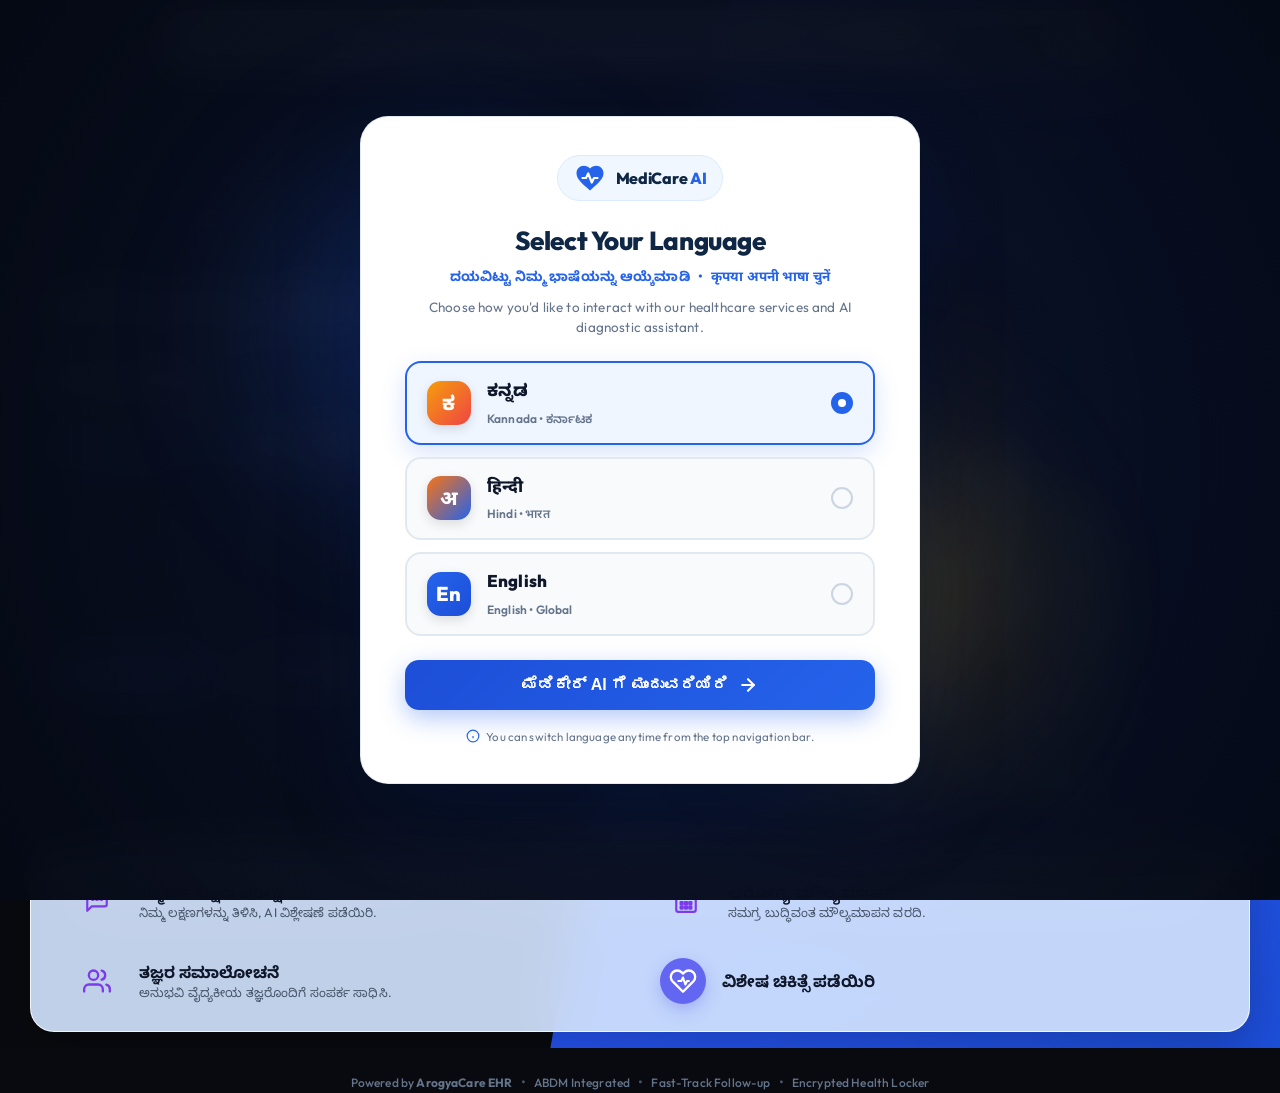
==== commit a5aadac5: "Add working voice recognition mic button to Additional Notes input" ====
--- a/index.html
+++ b/index.html
@@ -1162,20 +1162,22 @@
                         <div class="arogya-bot-avatar">
                             <svg width="52" height="52" viewBox="0 0 48 48" fill="none">
                                 <circle cx="24" cy="24" r="23" fill="#eff6ff" stroke="#bfdbfe" stroke-width="1.5"/>
-                                <!-- Bot Body & Head -->
-                                <rect x="12" y="16" width="24" height="18" rx="8" fill="#1e293b"/>
-                                <!-- Glowing Visor / Eyes -->
-                                <ellipse cx="19" cy="24" rx="3.2" ry="4.2" fill="#38bdf8"/>
-                                <ellipse cx="29" cy="24" rx="3.2" ry="4.2" fill="#38bdf8"/>
-                                <circle cx="20" cy="23" r="1.2" fill="#ffffff"/>
-                                <circle cx="30" cy="23" r="1.2" fill="#ffffff"/>
-                                <!-- Cute Head details & Ears -->
-                                <path d="M24 11v5" stroke="#3b82f6" stroke-width="2.5" stroke-linecap="round"/>
-                                <circle cx="24" cy="10" r="2.5" fill="#3b82f6"/>
-                                <rect x="9" y="21" width="3.5" height="8" rx="1.75" fill="#3b82f6"/>
-                                <rect x="35.5" y="21" width="3.5" height="8" rx="1.75" fill="#3b82f6"/>
-                                <!-- Smile line -->
-                                <path d="M21 29c1 1.5 5 1.5 6 0" stroke="#94a3b8" stroke-width="1.5" stroke-linecap="round"/>
+                                <circle cx="24" cy="24" r="16" fill="url(#aiClinicalGrad)"/>
+                                <!-- Medical Cross with Neural Clinical Center -->
+                                <path d="M24 15v18M15 24h18" stroke="#ffffff" stroke-width="2.6" stroke-linecap="round"/>
+                                <circle cx="24" cy="24" r="3.5" fill="#ffffff"/>
+                                <circle cx="24" cy="24" r="1.8" fill="#1e40af"/>
+                                <!-- AI Neural Intelligence Nodes -->
+                                <circle cx="17.5" cy="17.5" r="1.5" fill="#93c5fd"/>
+                                <circle cx="30.5" cy="17.5" r="1.5" fill="#93c5fd"/>
+                                <circle cx="17.5" cy="30.5" r="1.5" fill="#93c5fd"/>
+                                <circle cx="30.5" cy="30.5" r="1.5" fill="#93c5fd"/>
+                                <defs>
+                                    <linearGradient id="aiClinicalGrad" x1="12" y1="12" x2="36" y2="36" gradientUnits="userSpaceOnUse">
+                                        <stop stop-color="#2563eb"/>
+                                        <stop offset="1" stop-color="#1e40af"/>
+                                    </linearGradient>
+                                </defs>
                             </svg>
                         </div>
 
@@ -1348,8 +1350,16 @@
                             </div>
 
                             <div class="arogya-response-box" style="margin-top: 18px;">
-                                <div class="response-box-header">
+                                <div class="response-box-header" style="display:flex; justify-content:space-between; align-items:center;">
                                     <span class="response-label">Additional notes (optional)</span>
+                                    <button type="button" class="btn-notes-mic" id="btn-notes-mic" title="Speak additional notes">
+                                        <svg width="14" height="14" viewBox="0 0 24 24" fill="none" stroke="currentColor" stroke-width="2.2" stroke-linecap="round" stroke-linejoin="round">
+                                            <path d="M12 1a3 3 0 0 0-3 3v8a3 3 0 0 0 6 0V4a3 3 0 0 0-3-3z"></path>
+                                            <path d="M19 10v2a7 7 0 0 1-14 0v-2"></path>
+                                            <line x1="12" y1="19" x2="12" y2="23"></line>
+                                        </svg>
+                                        <span id="notes-mic-status">Voice Note</span>
+                                    </button>
                                 </div>
                                 <textarea class="response-input-field" id="arogya-notes-text" rows="2" placeholder="Any associated chills, dizziness, or medication taken..."></textarea>
                             </div>
--- a/style.css
+++ b/style.css
@@ -4779,6 +4779,34 @@
     color: #dc2626;
 }
 
+.btn-notes-mic {
+    display: inline-flex;
+    align-items: center;
+    gap: 6px;
+    padding: 3px 10px;
+    background: #eff6ff;
+    border: 1px solid #bfdbfe;
+    border-radius: 14px;
+    font-size: 11.5px;
+    font-weight: 700;
+    color: #1e40af;
+    cursor: pointer;
+    transition: all 0.2s ease;
+}
+
+.btn-notes-mic:hover {
+    background: #dbeafe;
+    border-color: #3b82f6;
+    color: #1d4ed8;
+}
+
+.btn-notes-mic.recording {
+    background: #fef2f2;
+    border-color: #ef4444;
+    color: #dc2626;
+    animation: pulseRecording 1.5s infinite;
+}
+
 .response-input-field {
     width: 100%;
     border: none;
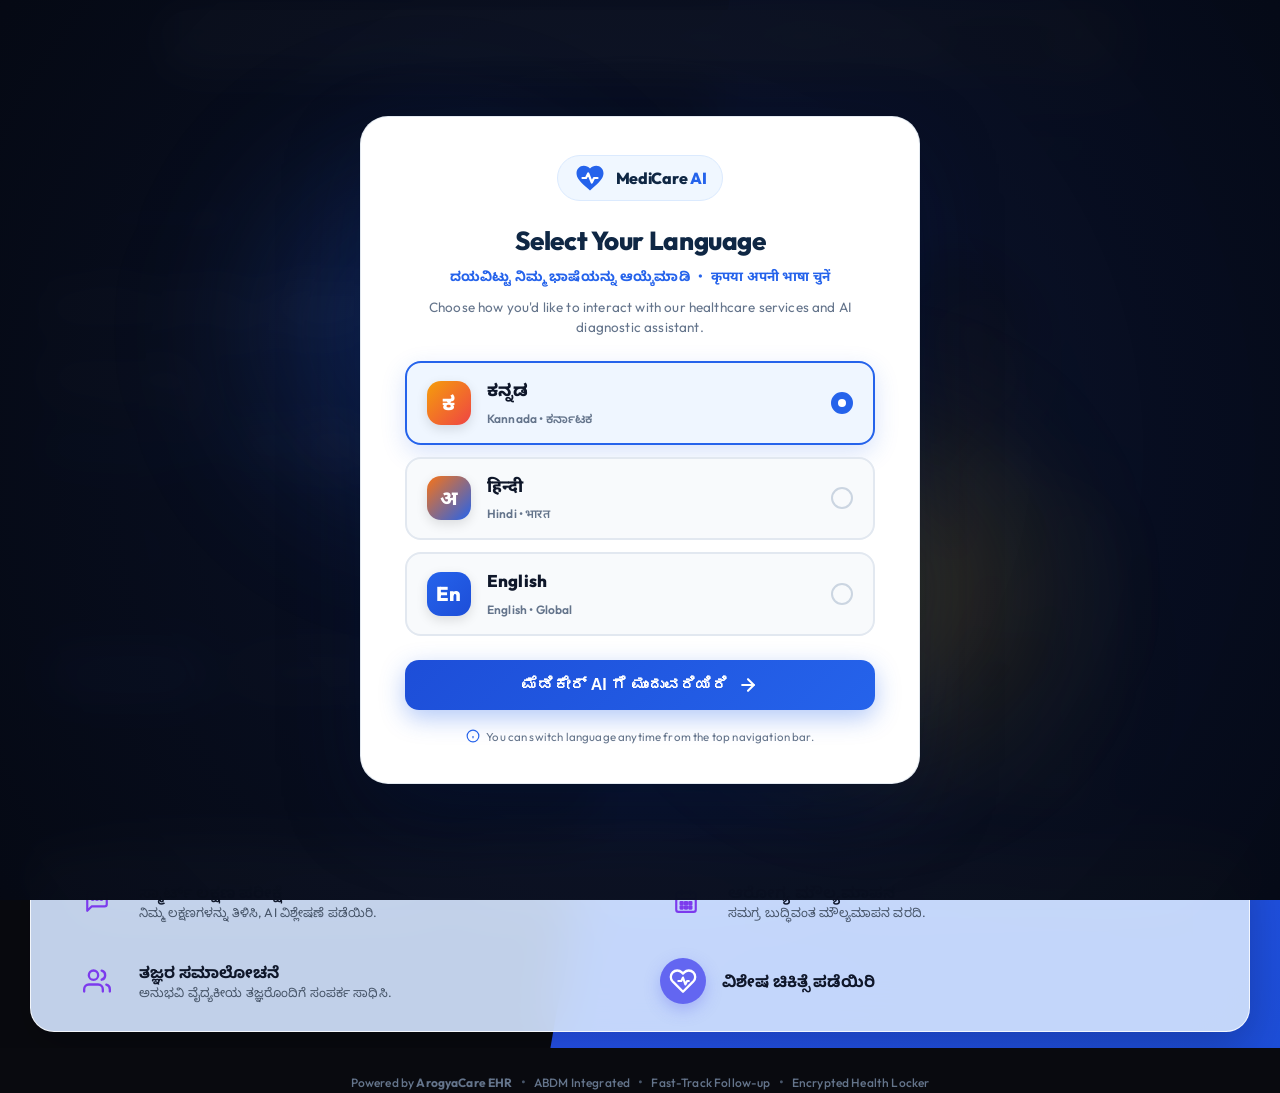
==== commit 2efd11a9: "Add Home page My Token option with live OPD queue pass, cancellation flow, and empty state" ====
--- a/index.html
+++ b/index.html
@@ -148,6 +148,18 @@
 
                 <!-- Right Actions -->
                 <div class="nav-actions">
+                    <!-- My Active Token Quick Button -->
+                    <button class="nav-token-btn" id="nav-token-btn" title="View / Manage your OPD Token">
+                        <svg width="15" height="15" viewBox="0 0 24 24" fill="none" stroke="currentColor" stroke-width="2.2" stroke-linecap="round" stroke-linejoin="round">
+                            <path d="M2 9a3 3 0 0 1 0 6v2a2 2 0 0 0 2 2h16a2 2 0 0 0 2-2v-2a3 3 0 0 1 0-6V7a2 2 0 0 0-2-2H4a2 2 0 0 0-2 2z"></path>
+                            <path d="M13 5v2"></path>
+                            <path d="M13 17v2"></path>
+                            <path d="M13 11v2"></path>
+                        </svg>
+                        <span id="nav-token-badge-txt">My Token</span>
+                        <span class="nav-token-status-dot" id="nav-token-status-dot" style="display:none;"></span>
+                    </button>
+
                     <!-- Navbar Language Switcher Pill -->
                     <button class="nav-lang-switcher" id="nav-lang-switcher" title="Change Language / ಭಾಷೆ ಬದಲಾಯಿಸಿ / भाषा बदलें">
                         <svg width="15" height="15" viewBox="0 0 24 24" fill="none" stroke="currentColor" stroke-width="2" stroke-linecap="round" stroke-linejoin="round">
@@ -934,6 +946,94 @@
                         <div class="item-sub">AI personalized wellness breakdown</div>
                     </div>
                 </div>
+            </div>
+        </div>
+    </div>
+
+    <!-- My Active OPD Token Modal (Check / View / Cancel from Home) -->
+    <div class="modal-overlay" id="my-token-modal">
+        <div class="modal-card my-token-modal-card" style="max-width: 520px; background: #ffffff; color: #0f172a; border-radius: 20px; padding: 24px; box-shadow: 0 20px 50px rgba(0,0,0,0.3); border: 1.5px solid #e2e8f0;">
+            <div class="modal-header" style="display: flex; justify-content: space-between; align-items: center; margin-bottom: 16px; border-bottom: 1px solid #f1f5f9; padding-bottom: 12px;">
+                <div class="modal-title-box" style="display: flex; align-items: center; gap: 10px;">
+                    <div style="width: 38px; height: 38px; background: #eff6ff; border: 1px solid #bfdbfe; border-radius: 10px; display: flex; align-items: center; justify-content: center; color: #2563eb;">
+                        <svg width="20" height="20" viewBox="0 0 24 24" fill="none" stroke="currentColor" stroke-width="2.2" stroke-linecap="round" stroke-linejoin="round">
+                            <path d="M2 9a3 3 0 0 1 0 6v2a2 2 0 0 0 2 2h16a2 2 0 0 0 2-2v-2a3 3 0 0 1 0-6V7a2 2 0 0 0-2-2H4a2 2 0 0 0-2 2z"></path>
+                            <path d="M13 5v2"></path>
+                            <path d="M13 17v2"></path>
+                            <path d="M13 11v2"></path>
+                        </svg>
+                    </div>
+                    <div>
+                        <h2 style="font-size: 17px; font-weight: 800; color: #0f172a; line-height: 1.2;">My Consultation Token</h2>
+                        <p style="font-size: 11.5px; color: #64748b; margin: 0;">Live hospital OPD triage queue pass</p>
+                    </div>
+                </div>
+                <button class="modal-close" id="close-my-token-modal" style="background:none; border:none; font-size:24px; color:#64748b; cursor:pointer;">&times;</button>
+            </div>
+
+            <!-- Active Token Container -->
+            <div id="my-token-active-view" style="display: none;">
+                <div class="my-token-ticket-card" style="background: linear-gradient(135deg, #1e3a8a 0%, #2563eb 100%); color: #ffffff; border-radius: 16px; padding: 20px; box-shadow: 0 8px 24px rgba(37,99,235,0.25); position: relative; overflow: hidden; margin-bottom: 16px;">
+                    <div style="display: flex; justify-content: space-between; align-items: flex-start;">
+                        <div>
+                            <span style="font-size: 11px; font-weight: 700; text-transform: uppercase; letter-spacing: 1px; color: #93c5fd; display: block;">OPD QUEUE PASS</span>
+                            <div id="my-token-number-display" style="font-size: 28px; font-weight: 900; letter-spacing: 1px; color: #ffffff; margin: 4px 0;">#OPD-7824</div>
+                        </div>
+                        <span id="my-token-status-tag" style="background: rgba(16, 185, 129, 0.25); border: 1px solid #34d399; color: #a7f3d0; font-size: 11px; font-weight: 800; padding: 3px 10px; border-radius: 20px; display: inline-flex; align-items: center; gap: 4px;">
+                            <span style="width: 6px; height: 6px; background: #34d399; border-radius: 50%; display: inline-block;"></span> Active
+                        </span>
+                    </div>
+
+                    <div style="display: grid; grid-template-columns: 1fr 1fr; gap: 12px; margin-top: 14px; padding-top: 12px; border-top: 1px solid rgba(255,255,255,0.2);">
+                        <div>
+                            <span style="font-size: 10.5px; color: #bfdbfe; display: block;">Patient</span>
+                            <strong id="my-token-patient-name" style="font-size: 13px; color: #ffffff;">Rahul Verma</strong>
+                        </div>
+                        <div>
+                            <span style="font-size: 10.5px; color: #bfdbfe; display: block;">Queue Position</span>
+                            <strong id="my-token-queue-pos" style="font-size: 13px; color: #ffffff;">#03 (Est. ~12 mins)</strong>
+                        </div>
+                        <div>
+                            <span style="font-size: 10.5px; color: #bfdbfe; display: block;">Assigned Doctor</span>
+                            <strong id="my-token-doctor-name" style="font-size: 13px; color: #ffffff;">Dr. Rajesh Iyer</strong>
+                        </div>
+                        <div>
+                            <span style="font-size: 10.5px; color: #bfdbfe; display: block;">Room / Kiosk</span>
+                            <strong id="my-token-room-number" style="font-size: 13px; color: #ffffff;">Room #2 • OPD</strong>
+                        </div>
+                    </div>
+                </div>
+
+                <!-- Token Actions Bar -->
+                <div style="display: flex; gap: 10px; justify-content: flex-end; align-items: center;">
+                    <button type="button" class="btn" id="btn-my-token-cancel" style="background: #fee2e2; border: 1.5px solid #fecaca; color: #b91c1c; font-size: 13px; font-weight: 700; padding: 10px 16px; border-radius: 10px; cursor: pointer; transition: all 0.2s ease;">
+                        Cancel Token
+                    </button>
+                    <button type="button" class="btn" id="btn-my-token-print" style="background: #2563eb; color: #ffffff; font-size: 13px; font-weight: 700; padding: 10px 18px; border-radius: 10px; cursor: pointer;">
+                        Print / Download
+                    </button>
+                </div>
+            </div>
+
+            <!-- Empty State: No Active Token -->
+            <div id="my-token-empty-view" style="text-align: center; padding: 24px 12px;">
+                <div style="width: 58px; height: 58px; background: #f1f5f9; border: 1.5px solid #e2e8f0; border-radius: 50%; display: flex; align-items: center; justify-content: center; margin: 0 auto 16px auto; color: #64748b;">
+                    <svg width="28" height="28" viewBox="0 0 24 24" fill="none" stroke="currentColor" stroke-width="2" stroke-linecap="round" stroke-linejoin="round">
+                        <rect x="3" y="4" width="18" height="18" rx="2" ry="2"></rect>
+                        <line x1="16" y1="2" x2="16" y2="6"></line>
+                        <line x1="8" y1="2" x2="8" y2="6"></line>
+                        <line x1="3" y1="10" x2="21" y2="10"></line>
+                        <line x1="9" y1="14" x2="15" y2="20"></line>
+                        <line x1="15" y1="14" x2="9" y2="20"></line>
+                    </svg>
+                </div>
+                <h3 style="font-size: 16px; font-weight: 800; color: #0f172a; margin-bottom: 6px;">No Active OPD Token</h3>
+                <p style="font-size: 13px; color: #64748b; max-width: 320px; margin: 0 auto 20px auto; line-height: 1.45;">
+                    You do not have any active consultation queue tokens or appointments at this time.
+                </p>
+                <button type="button" class="btn btn-primary" id="btn-book-new-token" style="padding: 10px 20px; font-size: 13.5px; border-radius: 10px;">
+                    Get New OPD Token
+                </button>
             </div>
         </div>
     </div>
--- a/style.css
+++ b/style.css
@@ -253,6 +253,44 @@
     display: flex;
     align-items: center;
     gap: 12px;
+}
+
+.nav-token-btn {
+    display: inline-flex;
+    align-items: center;
+    gap: 7px;
+    padding: 7px 14px;
+    background: #eff6ff;
+    border: 1.5px solid #bfdbfe;
+    border-radius: 20px;
+    font-size: 13px;
+    font-weight: 700;
+    color: #1e40af;
+    cursor: pointer;
+    transition: var(--transition-fast);
+    position: relative;
+}
+
+.nav-token-btn:hover {
+    background: #dbeafe;
+    border-color: #3b82f6;
+    color: #1d4ed8;
+    transform: translateY(-1px);
+}
+
+.nav-token-btn.has-token {
+    background: #ecfdf5;
+    border-color: #a7f3d0;
+    color: #065f46;
+}
+
+.nav-token-status-dot {
+    width: 8px;
+    height: 8px;
+    background: #10b981;
+    border-radius: 50%;
+    box-shadow: 0 0 6px rgba(16, 185, 129, 0.8);
+    animation: pulseSync 2s infinite;
 }
 
 .icon-btn {
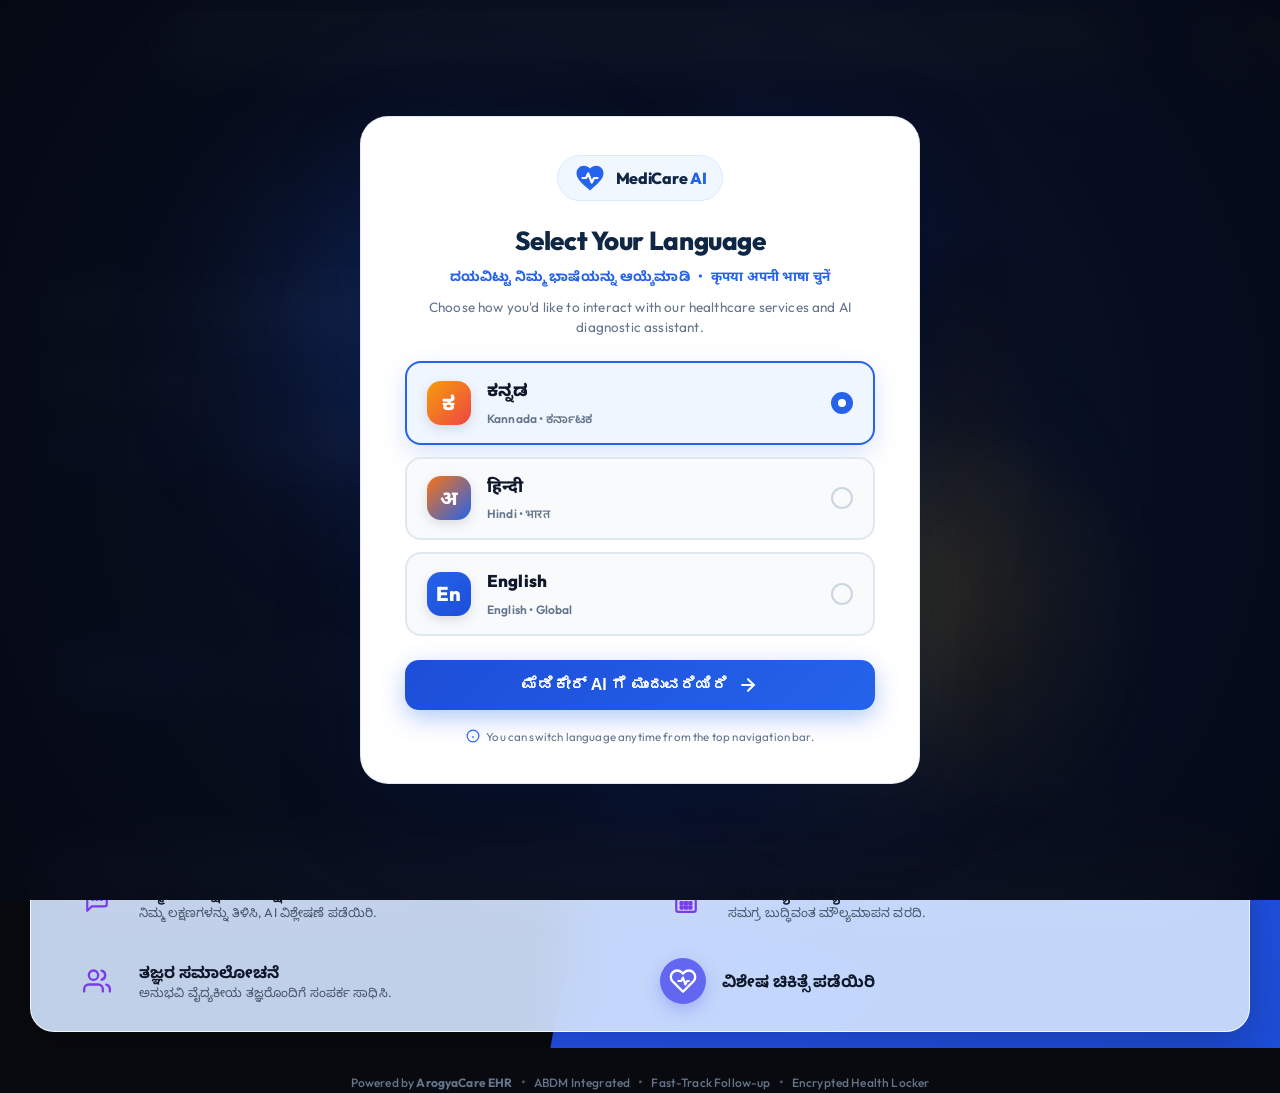
==== commit 0a710430: "Implement Doctor Consultation Dashboard, Digital Prescription Builder, Hospital Pharmacy, ABHA verif" ====
--- a/index.html
+++ b/index.html
@@ -141,6 +141,9 @@
                     <li class="nav-item active">
                         <a href="#home" class="nav-link" id="nav-link-home">Home</a>
                     </li>
+                    <li class="nav-item"><a href="#doctor" class="nav-link" id="nav-doctor-btn">Doctor Portal</a></li>
+                    <li class="nav-item"><a href="#pharmacy" class="nav-link" id="nav-pharmacy-btn">Pharmacy</a></li>
+                    <li class="nav-item"><a href="#my-medicines" class="nav-link" id="nav-medicines-btn">My Medicines</a></li>
                     <li class="nav-item"><a href="#services" class="nav-link" id="nav-services-btn">Services</a></li>
                     <li class="nav-item"><a href="#about" class="nav-link" id="nav-about-btn">About Us</a></li>
                     <li class="nav-item"><a href="#contact" class="nav-link" id="nav-contact-btn">Contact</a></li>
@@ -2463,6 +2466,440 @@
         </div>
     </div>
 
+    <!-- ==========================================================================
+         DOCTOR CONSULTATION DASHBOARD PAGE
+         ========================================================================== -->
+    <div class="doctor-dashboard-view" id="doctor-dashboard-page" style="display:none;">
+        <div class="doc-dash-container">
+            <!-- Top Clinical Header -->
+            <header class="doc-dash-header">
+                <div class="doc-header-left">
+                    <div class="doc-badge-avatar">
+                        <svg width="24" height="24" viewBox="0 0 24 24" fill="none" stroke="#2563eb" stroke-width="2.2" stroke-linecap="round" stroke-linejoin="round">
+                            <path d="M4.8 2.3A.3.3 0 1 0 5 2H4a2 2 0 0 0-2 2v5a6 6 0 0 0 6 6v0a6 6 0 0 0 6-6V4a2 2 0 0 0-2-2h-1a.2.2 0 1 0 .3.3"></path>
+                            <path d="M8 15v1a6 6 0 0 0 6 6v0a6 6 0 0 0 6-6v-4"></path>
+                            <circle cx="20" cy="10" r="2"></circle>
+                        </svg>
+                    </div>
+                    <div>
+                        <h2 class="doc-dash-name">Dr. Rajesh Iyer, <span class="text-blue">MD</span></h2>
+                        <p class="doc-dash-sub">Cardiology & General Medicine • OPD Room #2 • Live Clinical Station</p>
+                    </div>
+                </div>
+
+                <div class="doc-header-actions">
+                    <div class="doc-queue-pill">
+                        <span class="pulse-dot-green"></span>
+                        <span id="doc-queue-counter-txt">3 Patients in Queue</span>
+                    </div>
+                    <button class="btn btn-secondary" id="doc-dash-go-back">
+                        <svg width="16" height="16" viewBox="0 0 24 24" fill="none" stroke="currentColor" stroke-width="2.2"><line x1="19" y1="12" x2="5" y2="12"></line><polyline points="12 19 5 12 12 5"></polyline></svg>
+                        <span>Exit Station</span>
+                    </button>
+                </div>
+            </header>
+
+            <!-- Main Doctor Dashboard 2-Column Grid -->
+            <div class="doc-dash-grid">
+                <!-- Left Column: Patient Triage Queue -->
+                <aside class="doc-queue-sidebar">
+                    <div class="doc-sidebar-header">
+                        <h3 class="queue-section-title">Today's Patient Queue</h3>
+                        <div class="queue-filter-tabs">
+                            <button class="queue-tab active" data-filter="all" id="tab-queue-all">All (<span id="count-all">3</span>)</button>
+                            <button class="queue-tab" data-filter="waiting" id="tab-queue-wait">Waiting (<span id="count-wait">2</span>)</button>
+                            <button class="queue-tab" data-filter="completed" id="tab-queue-done">Done (<span id="count-done">0</span>)</button>
+                        </div>
+                    </div>
+
+                    <div class="patient-queue-list" id="doc-patient-queue-list">
+                        <!-- Populated dynamically by app.js -->
+                    </div>
+                </aside>
+
+                <!-- Right Column: Patient Detail & Clinical Consultation Workspace -->
+                <main class="doc-workspace-panel" id="doc-workspace-panel">
+                    <!-- Patient Summary Banner -->
+                    <div class="doc-patient-banner" id="doc-patient-banner">
+                        <div class="banner-pat-left">
+                            <div class="pat-avatar-box" id="doc-pat-avatar">
+                                <svg width="28" height="28" viewBox="0 0 24 24" fill="none" stroke="#2563eb" stroke-width="2.2"><path d="M20 21v-2a4 4 0 0 0-4-4H8a4 4 0 0 0-4 4v2"/><circle cx="12" cy="7" r="4"/></svg>
+                            </div>
+                            <div class="pat-meta-details">
+                                <div class="pat-name-row">
+                                    <h2 class="pat-name" id="doc-pat-name">Rahul Verma</h2>
+                                    <span class="pat-token-tag" id="doc-pat-token">#MC-8492</span>
+                                    <span class="pat-status-pill status-in-consult" id="doc-pat-status-pill">In Consultation</span>
+                                </div>
+                                <div class="pat-sub-meta">
+                                    <span id="doc-pat-demographics">32 Yrs • Male • O+ Positive</span>
+                                    <span class="meta-sep">•</span>
+                                    <span class="abha-verify-tag">ABHA: <strong id="doc-pat-abha">91-4820-1928-3746</strong> ✓ Verified</span>
+                                </div>
+                            </div>
+                        </div>
+
+                        <div class="banner-pat-right">
+                            <span class="visit-type-pill" id="doc-pat-visittype">Follow-up & Flare-up</span>
+                            <span class="ai-risk-badge risk-moderate" id="doc-pat-riskbadge">⚡ Moderate Risk</span>
+                        </div>
+                    </div>
+
+                    <!-- AI-Generated Clinical Patient Summary -->
+                    <div class="doc-card ai-clinical-summary-box">
+                        <div class="ai-summary-header">
+                            <div class="ai-header-left">
+                                <svg width="18" height="18" viewBox="0 0 24 24" fill="none" stroke="#2563eb" stroke-width="2.2"><polygon points="13 2 3 14 12 14 11 22 21 10 12 10 13 2"></polygon></svg>
+                                <strong>AI Clinical Intake Summary</strong>
+                            </div>
+                            <span class="ai-disclaimer-tag">AI-generated summary — Doctor verification required</span>
+                        </div>
+
+                        <div class="ai-summary-grid">
+                            <div class="ai-field-item">
+                                <span class="ai-f-lbl">Reason for Visit</span>
+                                <strong class="ai-f-val text-blue" id="doc-ai-reason">Returning wheezing, nocturnal cough & morning dizziness</strong>
+                            </div>
+                            <div class="ai-field-item">
+                                <span class="ai-f-lbl">Symptoms & Duration</span>
+                                <strong class="ai-f-val" id="doc-ai-symptoms">Persistent Cough, Chest tightness (Moderate • 2-3 Days)</strong>
+                            </div>
+                            <div class="ai-field-item">
+                                <span class="ai-f-lbl">Active Vitals</span>
+                                <strong class="ai-f-val text-emerald" id="doc-ai-vitals">BP 132/86 mmHg • HR 78 bpm • SpO2 98% • Temp 98.6°F</strong>
+                            </div>
+                            <div class="ai-field-item">
+                                <span class="ai-f-lbl">Relevant Medical History</span>
+                                <strong class="ai-f-val" id="doc-ai-history">Essential Hypertension (1 Yr) • Allergic Bronchitis (Resolved 3 mos ago)</strong>
+                            </div>
+                            <div class="ai-field-item" style="grid-column: 1 / -1;">
+                                <span class="ai-f-lbl">AI Risk Indicators & Observations</span>
+                                <p class="ai-f-desc" id="doc-ai-observations">Symptom pattern suggests mild bronchospasm flare-up secondary to seasonal allergen exposure. Blood pressure shows mild elevation from baseline. Medication adherence to Telmisartan is high (94%).</p>
+                            </div>
+                        </div>
+                    </div>
+
+                    <!-- Patient History Accordion / Timeline -->
+                    <div class="doc-card pat-history-card">
+                        <div class="history-card-header" id="btn-toggle-history" style="cursor:pointer; display:flex; justify-content:space-between; align-items:center;">
+                            <div style="display:flex; align-items:center; gap:8px;">
+                                <svg width="16" height="16" viewBox="0 0 24 24" fill="none" stroke="#64748b" stroke-width="2.2"><circle cx="12" cy="12" r="10"></circle><polyline points="12 6 12 12 16 14"></polyline></svg>
+                                <strong style="font-size:13.5px; color:#0f172a;">Past Consultations & Prescription Timeline (2 Records)</strong>
+                            </div>
+                            <span style="font-size:12px; color:#2563eb; font-weight:700;" id="history-toggle-txt">Expand Timeline ▼</span>
+                        </div>
+                        <div class="history-timeline-body" id="history-timeline-body" style="display:none; margin-top:14px; border-top:1px solid #f1f5f9; padding-top:12px;">
+                            <div class="timeline-event-item">
+                                <div class="event-bullet"></div>
+                                <div class="event-content">
+                                    <div class="event-meta-line">
+                                        <strong>2026-08-15 • Routine Hypertension Follow-up</strong>
+                                        <span class="event-doc">Dr. Rajesh Iyer</span>
+                                    </div>
+                                    <p class="event-desc">BP recorded 128/82 mmHg. Patient stable on Telmisartan 40mg. Advised low sodium diet and 30 min daily brisk walking.</p>
+                                </div>
+                            </div>
+                            <div class="timeline-event-item">
+                                <div class="event-bullet"></div>
+                                <div class="event-content">
+                                    <div class="event-meta-line">
+                                        <strong>2026-07-21 • Bronchial Wheezing & Inhaler Review</strong>
+                                        <span class="event-doc">Dr. Priya Sharma</span>
+                                    </div>
+                                    <p class="event-desc">Prescribed Budecort 200 Inhaler 2 puffs/day for 14 days. Symptoms completely resolved after 10 days.</p>
+                                </div>
+                            </div>
+                        </div>
+                    </div>
+
+                    <!-- Doctor Consultation Form -->
+                    <div class="doc-card doc-consult-form-card">
+                        <h3 class="consult-form-heading">Physician Consultation & Clinical Assessment</h3>
+
+                        <div class="consult-form-grid">
+                            <div class="form-group-full">
+                                <label for="doc-clinical-assessment">Clinical Assessment</label>
+                                <textarea class="consult-textarea" id="doc-clinical-assessment" rows="2" placeholder="Enter objective physical findings, lung sounds, heart sounds..."></textarea>
+                            </div>
+
+                            <div class="form-group-half">
+                                <label for="doc-diagnosis-select">Diagnosis</label>
+                                <select class="consult-select" id="doc-diagnosis-select">
+                                    <option value="Essential Hypertension with Seasonal Bronchitis Flare-up">Essential Hypertension with Seasonal Bronchitis Flare-up</option>
+                                    <option value="Acute Bronchial Spasm & Wheezing">Acute Bronchial Spasm & Wheezing</option>
+                                    <option value="Gastroesophageal Reflux Disease (GERD)">Gastroesophageal Reflux Disease (GERD)</option>
+                                    <option value="Tension Headache & Mild Viral Pyrexia">Tension Headache & Mild Viral Pyrexia</option>
+                                    <option value="Other Clinical Diagnosis">Other Clinical Diagnosis (Custom)</option>
+                                </select>
+                            </div>
+
+                            <div class="form-group-half">
+                                <label for="doc-followup-select">Follow-up Recommendation</label>
+                                <select class="consult-select" id="doc-followup-select">
+                                    <option value="7 Days (1 Week)">In 7 Days (1 Week)</option>
+                                    <option value="14 Days (2 Weeks)">In 14 Days (2 Weeks)</option>
+                                    <option value="30 Days (1 Month)">In 30 Days (1 Month)</option>
+                                    <option value="No Follow-up Required">No Follow-up Required (SOS Only)</option>
+                                </select>
+                            </div>
+
+                            <div class="form-group-half">
+                                <label for="doc-tests-input">Recommended Lab / Diagnostic Tests</label>
+                                <input type="text" class="consult-input" id="doc-tests-input" placeholder="e.g. Peak Expiratory Flow Rate, Serum Electrolytes" value="Peak Flow Spirometry, Serum Potassium">
+                            </div>
+
+                            <div class="form-group-half">
+                                <label for="doc-consult-notes">Doctor's Clinical Notes</label>
+                                <input type="text" class="consult-input" id="doc-consult-notes" placeholder="e.g. Avoid cold drinks and dust exposure" value="Avoid known dust allergens. Stay hydrated and monitor morning BP.">
+                            </div>
+                        </div>
+                    </div>
+
+                    <!-- Digital Prescription Builder with Explicit Medicine Timing -->
+                    <div class="doc-card digital-rx-card">
+                        <div class="rx-builder-header">
+                            <div>
+                                <h3 class="rx-heading">Digital Prescription Builder</h3>
+                                <p class="rx-sub">Define exact medicine strengths, dosages, durations, and timing schedule for patient & hospital pharmacy.</p>
+                            </div>
+                            <button type="button" class="btn btn-secondary" id="btn-add-medicine-row">
+                                <svg width="15" height="15" viewBox="0 0 24 24" fill="none" stroke="currentColor" stroke-width="2.5"><line x1="12" y1="5" x2="12" y2="19"></line><line x1="5" y1="12" x2="19" y2="12"></line></svg>
+                                <span>Add Medicine</span>
+                            </button>
+                        </div>
+
+                        <!-- Medicine Rows Container -->
+                        <div class="rx-medicines-builder-list" id="rx-medicines-builder-list">
+                            <!-- Populated dynamically with default active items -->
+                        </div>
+                    </div>
+
+                    <!-- Consultation Action Bar -->
+                    <div class="doc-consult-actions">
+                        <button type="button" class="btn btn-secondary" id="btn-doc-save-draft">
+                            <svg width="16" height="16" viewBox="0 0 24 24" fill="none" stroke="currentColor" stroke-width="2"><path d="M19 21H5a2 2 0 0 1-2-2V5a2 2 0 0 1 2-2h11l5 5v11a2 2 0 0 1-2 2z"></path><polyline points="17 21 17 13 7 13 7 21"></polyline><polyline points="7 3 7 8 15 8"></polyline></svg>
+                            <span>Save Consultation Draft</span>
+                        </button>
+                        <button type="button" class="btn btn-primary" id="btn-doc-review-rx" style="padding:12px 24px; font-size:14.5px;">
+                            <svg width="18" height="18" viewBox="0 0 24 24" fill="none" stroke="currentColor" stroke-width="2.3"><path d="M14 2H6a2 2 0 0 0-2 2v16a2 2 0 0 0 2 2h12a2 2 0 0 0 2-2V8z"></path><polyline points="14 2 14 8 20 8"></polyline><line x1="16" y1="13" x2="8" y2="13"></line><line x1="16" y1="17" x2="8" y2="17"></line><polyline points="10 9 9 9 8 9"></polyline></svg>
+                            <span>Review & Complete Prescription</span>
+                        </button>
+                    </div>
+                </main>
+            </div>
+        </div>
+    </div>
+
+    <!-- ==========================================================================
+         PRESCRIPTION REVIEW & CONFIRMATION MODAL
+         ========================================================================== -->
+    <div class="modal-overlay" id="prescription-review-modal">
+        <div class="modal-card rx-review-modal-card" style="max-width:680px; background:#ffffff; color:#0f172a; border-radius:20px; padding:28px; box-shadow:0 25px 70px rgba(0,0,0,0.35); border:1.5px solid #e2e8f0;">
+            <div class="modal-header" style="display:flex; justify-content:space-between; align-items:flex-start; border-bottom:1.5px solid #e2e8f0; padding-bottom:16px;">
+                <div style="display:flex; align-items:center; gap:12px;">
+                    <div style="width:42px; height:42px; background:#eff6ff; border:1.5px solid #bfdbfe; border-radius:12px; display:flex; align-items:center; justify-content:center; color:#2563eb;">
+                        <svg width="24" height="24" viewBox="0 0 24 24" fill="none" stroke="currentColor" stroke-width="2.2"><path d="M14 2H6a2 2 0 0 0-2 2v16a2 2 0 0 0 2 2h12a2 2 0 0 0 2-2V8z"></path><polyline points="14 2 14 8 20 8"></polyline></svg>
+                    </div>
+                    <div>
+                        <h2 style="font-size:18px; font-weight:800; color:#0f172a; line-height:1.2;">Prescription Review & Pharmacy Dispatch</h2>
+                        <p style="font-size:12px; color:#64748b; margin-top:2px;">Official Medical e-Prescription Slip • Hospital Pharmacy Linked</p>
+                    </div>
+                </div>
+                <button class="modal-close" id="close-rx-review-modal" style="background:none; border:none; font-size:26px; color:#64748b; cursor:pointer;">&times;</button>
+            </div>
+
+            <div class="rx-slip-container" style="background:#f8fafc; border:1px solid #e2e8f0; border-radius:14px; padding:18px; margin:18px 0;">
+                <!-- Hospital & Doctor Slip Header -->
+                <div style="display:flex; justify-content:space-between; align-items:center; border-bottom:1px solid #e2e8f0; padding-bottom:10px; margin-bottom:12px;">
+                    <div>
+                        <strong style="font-size:14px; color:#1e3a8a; display:block;">District Civil Hospital • Arogya OPD</strong>
+                        <span style="font-size:11.5px; color:#64748b;">Attending: <strong id="review-rx-doc">Dr. Rajesh Iyer, MD</strong> (Room #2)</span>
+                    </div>
+                    <div style="text-align:right;">
+                        <span style="font-size:11px; color:#64748b; display:block;">Prescription ID</span>
+                        <strong style="font-size:13px; color:#2563eb;" id="review-rx-id">RX-2026-00124</strong>
+                    </div>
+                </div>
+
+                <!-- Patient Meta Summary -->
+                <div style="display:grid; grid-template-columns:1fr 1fr; gap:8px; font-size:12.5px; margin-bottom:14px;">
+                    <div><span style="color:#64748b;">Patient:</span> <strong id="review-rx-patient">Rahul Verma (32 M)</strong></div>
+                    <div><span style="color:#64748b;">ABHA ID:</span> <strong id="review-rx-abha">91-4820-1928-3746</strong></div>
+                    <div style="grid-column:1 / -1;"><span style="color:#64748b;">Diagnosis:</span> <strong id="review-rx-diag" style="color:#0f172a;">Essential Hypertension with Seasonal Bronchitis Flare-up</strong></div>
+                </div>
+
+                <!-- Medicines Table List -->
+                <div style="border-top:1px dashed #cbd5e1; padding-top:12px;">
+                    <div style="font-size:12px; font-weight:800; color:#475569; text-transform:uppercase; margin-bottom:8px;">Prescribed Medicines (<span id="review-rx-count">2</span>)</div>
+                    <div id="review-rx-meds-list" style="display:flex; flex-direction:column; gap:8px;">
+                        <!-- Injected dynamically -->
+                    </div>
+                </div>
+
+                <!-- Doctor Digital Signature -->
+                <div style="display:flex; justify-content:space-between; align-items:flex-end; margin-top:16px; padding-top:12px; border-top:1px solid #e2e8f0; font-size:11.5px; color:#64748b;">
+                    <div>Follow-up: <strong id="review-rx-followup" style="color:#0f172a;">In 7 Days</strong></div>
+                    <div style="text-align:right;">
+                        <span style="color:#059669; font-weight:700;">✓ Digitally Signed by Dr. Rajesh Iyer</span>
+                        <span style="display:block; font-size:10.5px; color:#94a3b8;">Medical Registration: KMC-84920</span>
+                    </div>
+                </div>
+            </div>
+
+            <!-- Action Buttons -->
+            <div style="display:flex; justify-content:space-between; align-items:center; gap:12px;">
+                <button type="button" class="btn btn-secondary" id="btn-edit-rx-back">
+                    &larr; Edit Prescription
+                </button>
+                <button type="button" class="btn btn-primary" id="btn-confirm-send-pharmacy" style="background:#059669; border-color:#059669; padding:12px 22px;">
+                    <svg width="18" height="18" viewBox="0 0 24 24" fill="none" stroke="currentColor" stroke-width="2.3"><polyline points="20 6 9 17 4 12"></polyline></svg>
+                    <span>Confirm & Send to Hospital Pharmacy</span>
+                </button>
+            </div>
+        </div>
+    </div>
+
+    <!-- ==========================================================================
+         HOSPITAL PHARMACY PORTAL PAGE
+         ========================================================================== -->
+    <div class="pharmacy-dashboard-view" id="pharmacy-dashboard-page" style="display:none;">
+        <div class="pharmacy-container">
+            <!-- Header -->
+            <header class="pharmacy-header">
+                <div class="pharm-header-left">
+                    <div class="pharm-badge-icon">
+                        <svg width="24" height="24" viewBox="0 0 24 24" fill="none" stroke="#059669" stroke-width="2.2">
+                            <rect x="2" y="7" width="20" height="14" rx="2" ry="2"></rect>
+                            <path d="M16 21V5a2 2 0 0 0-2-2h-4a2 2 0 0 0-2 2v16"></path>
+                        </svg>
+                    </div>
+                    <div>
+                        <h2 class="pharm-title">Hospital Pharmacy & Dispensary</h2>
+                        <p class="pharm-sub">Central Pharmacy Station • Live ABDM e-Prescription Dispensing</p>
+                    </div>
+                </div>
+
+                <div class="pharm-header-actions">
+                    <div class="pharm-pending-pill">
+                        <span class="pulse-dot-amber"></span>
+                        <span id="pharm-pending-counter-txt">2 Orders Pending</span>
+                    </div>
+                    <button class="btn btn-secondary" id="pharmacy-go-back">
+                        <svg width="16" height="16" viewBox="0 0 24 24" fill="none" stroke="currentColor" stroke-width="2.2"><line x1="19" y1="12" x2="5" y2="12"></line><polyline points="12 19 5 12 12 5"></polyline></svg>
+                        <span>Exit Pharmacy</span>
+                    </button>
+                </div>
+            </header>
+
+            <!-- ABHA Search & Verification Card -->
+            <div class="pharmacy-search-card">
+                <div class="search-input-wrap">
+                    <svg width="20" height="20" viewBox="0 0 24 24" fill="none" stroke="#64748b" stroke-width="2"><circle cx="11" cy="11" r="8"></circle><line x1="21" y1="21" x2="16.65" y2="16.65"></line></svg>
+                    <input type="text" id="pharmacy-abha-search" class="pharm-search-field" placeholder="Verify Patient: Enter ABHA ID (e.g. 91-4820-1928-3746) or Patient Name...">
+                    <button type="button" class="btn btn-primary" id="btn-pharm-verify-abha" style="padding:10px 18px; font-size:13px;">
+                        <span>Verify & Retrieve</span>
+                    </button>
+                </div>
+
+                <!-- Filter Tabs -->
+                <div class="pharm-filter-row">
+                    <div class="pharm-tabs">
+                        <button class="pharm-tab active" data-filter="all" id="pharm-tab-all">All Prescriptions</button>
+                        <button class="pharm-tab" data-filter="Pending" id="pharm-tab-pending">Pending</button>
+                        <button class="pharm-tab" data-filter="Ready" id="pharm-tab-ready">Ready for Pickup</button>
+                        <button class="pharm-tab" data-filter="Dispensed" id="pharm-tab-dispensed">Dispensed</button>
+                    </div>
+                    <span class="pharm-live-status-txt">✓ ABDM Prescription Gateway Connected</span>
+                </div>
+            </div>
+
+            <!-- Pharmacy Orders Grid -->
+            <div class="pharmacy-orders-grid" id="pharmacy-orders-grid">
+                <!-- Dynamically populated -->
+            </div>
+        </div>
+    </div>
+
+    <!-- ==========================================================================
+         PATIENT "MY MEDICINES" & 5-STAGE PRESCRIPTION TRACKER MODAL
+         ========================================================================== -->
+    <div class="modal-overlay" id="patient-medicines-modal">
+        <div class="modal-card my-meds-modal-card" style="max-width:640px; background:#ffffff; color:#0f172a; border-radius:22px; padding:26px; box-shadow:0 25px 70px rgba(0,0,0,0.35); border:1.5px solid #e2e8f0; max-height:90vh; overflow-y:auto;">
+            <div class="modal-header" style="display:flex; justify-content:space-between; align-items:center; border-bottom:1px solid #f1f5f9; padding-bottom:14px; margin-bottom:16px;">
+                <div style="display:flex; align-items:center; gap:10px;">
+                    <div style="width:40px; height:40px; background:#ecfdf5; border:1.5px solid #a7f3d0; border-radius:12px; display:flex; align-items:center; justify-content:center; color:#059669;">
+                        <svg width="22" height="22" viewBox="0 0 24 24" fill="none" stroke="currentColor" stroke-width="2.2"><path d="m10.5 20.5 10-10a4.95 4.95 0 1 0-7-7l-10 10a4.95 4.95 0 1 0 7 7Z"></path><path d="m8.5 8.5 7 7"></path></svg>
+                    </div>
+                    <div>
+                        <h2 style="font-size:18px; font-weight:800; color:#0f172a; line-height:1.2;">My Active Medicines & Pharmacy Tracker</h2>
+                        <p style="font-size:12px; color:#64748b; margin-top:2px;">Prescription Schedule & Live Hospital Pharmacy Dispensing Status</p>
+                    </div>
+                </div>
+                <button class="modal-close" id="close-patient-meds-modal" style="background:none; border:none; font-size:26px; color:#64748b; cursor:pointer;">&times;</button>
+            </div>
+
+            <!-- 5-Stage Live Prescription Status Tracker -->
+            <div class="rx-5stage-tracker" id="rx-5stage-tracker" style="background:#f8fafc; border:1.5px solid #e2e8f0; border-radius:16px; padding:18px; margin-bottom:18px;">
+                <div style="display:flex; justify-content:space-between; align-items:center; margin-bottom:14px;">
+                    <div>
+                        <span style="font-size:11px; font-weight:700; color:#64748b; text-transform:uppercase;">Active Prescription ID</span>
+                        <div style="font-size:15px; font-weight:900; color:#1e40af;" id="tracker-rx-id">RX-2026-00124</div>
+                    </div>
+                    <span class="rx-stage-pill stage-ready" id="tracker-overall-status-pill">Ready for Collection</span>
+                </div>
+
+                <!-- 5 Steps Flow -->
+                <div class="tracker-steps-line-row">
+                    <div class="tracker-step-node completed" id="step-node-1">
+                        <div class="step-circle">✓</div>
+                        <span>Consultation Done</span>
+                    </div>
+                    <div class="tracker-connect-bar completed" id="bar-1"></div>
+                    <div class="tracker-step-node completed" id="step-node-2">
+                        <div class="step-circle">✓</div>
+                        <span>Prescription Created</span>
+                    </div>
+                    <div class="tracker-connect-bar completed" id="bar-2"></div>
+                    <div class="tracker-step-node completed" id="step-node-3">
+                        <div class="step-circle">✓</div>
+                        <span>Sent to Pharmacy</span>
+                    </div>
+                    <div class="tracker-connect-bar active" id="bar-3"></div>
+                    <div class="tracker-step-node active" id="step-node-4">
+                        <div class="step-circle" id="circle-node-4">4</div>
+                        <span>Ready for Pickup</span>
+                    </div>
+                    <div class="tracker-connect-bar" id="bar-4"></div>
+                    <div class="tracker-step-node" id="step-node-5">
+                        <div class="step-circle" id="circle-node-5">5</div>
+                        <span>Dispensed</span>
+                    </div>
+                </div>
+            </div>
+
+            <!-- Daily Medicine Schedule Matrix -->
+            <div class="patient-daily-meds-container">
+                <h3 style="font-size:14px; font-weight:800; color:#0f172a; margin-bottom:12px; display:flex; align-items:center; justify-content:space-between;">
+                    <span>Daily Intake Schedule</span>
+                    <span style="font-size:11.5px; color:#059669; font-weight:700;" id="meds-active-count-tag">2 Prescribed Medicines</span>
+                </h3>
+
+                <div class="patient-schedule-list" id="patient-schedule-list" style="display:flex; flex-direction:column; gap:10px;">
+                    <!-- Populated dynamically -->
+                </div>
+            </div>
+
+            <!-- Pharmacy Pickup Location & Guidance -->
+            <div style="background:#eff6ff; border:1px solid #bfdbfe; border-radius:14px; padding:14px; margin-top:18px; display:flex; align-items:center; gap:12px;">
+                <div style="font-size:22px;">🏥</div>
+                <div>
+                    <strong style="font-size:13px; color:#1e40af; display:block;">Hospital Pharmacy Counter #1 (Ground Floor)</strong>
+                    <span style="font-size:11.5px; color:#3b82f6;">Present your ABHA ID <strong>91-4820-1928-3746</strong> at the dispensing counter to collect your sealed medication kit.</span>
+                </div>
+            </div>
+        </div>
+    </div>
+
     <!-- Our Services Page View -->
     <div class="services-page-view" id="services-page">
         <!-- Background Layer -->
--- a/style.css
+++ b/style.css
@@ -7544,4 +7544,1001 @@
     .suggestions-chips-row {
         gap: 8px;
     }
+}
+
+/* ==========================================================================
+   Doctor Consultation Dashboard Styles
+   ========================================================================== */
+.doctor-dashboard-view,
+.pharmacy-dashboard-view {
+    position: fixed;
+    top: 0;
+    left: 0;
+    width: 100vw;
+    height: 100vh;
+    background: #f8fafc;
+    z-index: 2500;
+    overflow-y: auto;
+    overflow-x: hidden;
+    padding: 24px;
+    display: none;
+}
+
+.doc-dash-container,
+.pharmacy-container {
+    max-width: 1380px;
+    margin: 0 auto;
+    display: flex;
+    flex-direction: column;
+    gap: 20px;
+}
+
+.doc-dash-header,
+.pharmacy-header {
+    background: #ffffff;
+    border: 1.5px solid #e2e8f0;
+    border-radius: 18px;
+    padding: 16px 24px;
+    display: flex;
+    justify-content: space-between;
+    align-items: center;
+    box-shadow: var(--shadow-sm);
+    gap: 16px;
+    flex-wrap: wrap;
+}
+
+.doc-header-left,
+.pharm-header-left {
+    display: flex;
+    align-items: center;
+    gap: 14px;
+}
+
+.doc-badge-avatar,
+.pharm-badge-icon {
+    width: 44px;
+    height: 44px;
+    background: #eff6ff;
+    border: 1.5px solid #bfdbfe;
+    border-radius: 12px;
+    display: flex;
+    align-items: center;
+    justify-content: center;
+    flex-shrink: 0;
+}
+
+.pharm-badge-icon {
+    background: #ecfdf5;
+    border-color: #a7f3d0;
+}
+
+.doc-dash-name,
+.pharm-title {
+    font-size: 19px;
+    font-weight: 800;
+    color: #0f172a;
+    line-height: 1.2;
+}
+
+.doc-dash-sub,
+.pharm-sub {
+    font-size: 12px;
+    color: #64748b;
+    margin-top: 2px;
+}
+
+.doc-header-actions,
+.pharm-header-actions {
+    display: flex;
+    align-items: center;
+    gap: 14px;
+}
+
+.doc-queue-pill,
+.pharm-pending-pill {
+    display: inline-flex;
+    align-items: center;
+    gap: 8px;
+    background: #f0fdf4;
+    border: 1.5px solid #bbf7d0;
+    color: #166534;
+    padding: 6px 14px;
+    border-radius: 20px;
+    font-size: 12.5px;
+    font-weight: 700;
+}
+
+.pharm-pending-pill {
+    background: #fffbeb;
+    border-color: #fde68a;
+    color: #b45309;
+}
+
+.pulse-dot-green,
+.pulse-dot-amber {
+    width: 8px;
+    height: 8px;
+    background: #10b981;
+    border-radius: 50%;
+    box-shadow: 0 0 6px rgba(16, 185, 129, 0.8);
+    animation: pulseSync 2s infinite;
+}
+
+.pulse-dot-amber {
+    background: #f59e0b;
+    box-shadow: 0 0 6px rgba(245, 158, 11, 0.8);
+}
+
+/* 2-Column Doctor Dashboard Grid */
+.doc-dash-grid {
+    display: grid;
+    grid-template-columns: 340px 1fr;
+    gap: 20px;
+    align-items: start;
+}
+
+.doc-queue-sidebar {
+    background: #ffffff;
+    border: 1.5px solid #e2e8f0;
+    border-radius: 18px;
+    padding: 18px;
+    box-shadow: var(--shadow-sm);
+    display: flex;
+    flex-direction: column;
+    gap: 14px;
+}
+
+.doc-sidebar-header {
+    display: flex;
+    flex-direction: column;
+    gap: 10px;
+    border-bottom: 1px solid #f1f5f9;
+    padding-bottom: 12px;
+}
+
+.queue-section-title {
+    font-size: 15px;
+    font-weight: 800;
+    color: #0f172a;
+}
+
+.queue-filter-tabs {
+    display: flex;
+    gap: 6px;
+}
+
+.queue-tab {
+    background: #f1f5f9;
+    border: 1px solid #e2e8f0;
+    border-radius: 8px;
+    padding: 5px 10px;
+    font-size: 11.5px;
+    font-weight: 700;
+    color: #475569;
+    cursor: pointer;
+    transition: all 0.15s ease;
+}
+
+.queue-tab.active {
+    background: #2563eb;
+    border-color: #2563eb;
+    color: #ffffff;
+}
+
+.patient-queue-list {
+    display: flex;
+    flex-direction: column;
+    gap: 10px;
+    max-height: 75vh;
+    overflow-y: auto;
+}
+
+.queue-patient-card {
+    background: #f8fafc;
+    border: 1.5px solid #e2e8f0;
+    border-radius: 14px;
+    padding: 14px;
+    cursor: pointer;
+    transition: all 0.2s ease;
+    display: flex;
+    flex-direction: column;
+    gap: 8px;
+}
+
+.queue-patient-card:hover {
+    background: #ffffff;
+    border-color: #cbd5e1;
+    transform: translateY(-1px);
+    box-shadow: var(--shadow-sm);
+}
+
+.queue-patient-card.active {
+    background: #eff6ff;
+    border-color: #3b82f6;
+    box-shadow: 0 0 0 3px rgba(59, 130, 246, 0.15);
+}
+
+.q-pat-top {
+    display: flex;
+    justify-content: space-between;
+    align-items: center;
+}
+
+.q-pat-name {
+    font-size: 14px;
+    font-weight: 800;
+    color: #0f172a;
+}
+
+.q-pat-token {
+    font-size: 11px;
+    font-weight: 800;
+    color: #2563eb;
+    background: #ffffff;
+    border: 1px solid #bfdbfe;
+    padding: 2px 7px;
+    border-radius: 6px;
+}
+
+.q-pat-meta {
+    font-size: 11.5px;
+    color: #64748b;
+}
+
+.q-pat-badges {
+    display: flex;
+    justify-content: space-between;
+    align-items: center;
+    gap: 6px;
+    margin-top: 2px;
+}
+
+.q-risk-pill {
+    font-size: 10px;
+    font-weight: 700;
+    padding: 2px 7px;
+    border-radius: 10px;
+}
+
+.risk-moderate {
+    background: #fffbeb;
+    color: #b45309;
+    border: 1px solid #fde68a;
+}
+
+.risk-high {
+    background: #fef2f2;
+    color: #b91c1c;
+    border: 1px solid #fecaca;
+}
+
+.risk-low {
+    background: #f0fdf4;
+    color: #15803d;
+    border: 1px solid #bbf7d0;
+}
+
+/* Workspace Right Column */
+.doc-workspace-panel {
+    display: flex;
+    flex-direction: column;
+    gap: 16px;
+}
+
+.doc-card {
+    background: #ffffff;
+    border: 1.5px solid #e2e8f0;
+    border-radius: 18px;
+    padding: 20px;
+    box-shadow: var(--shadow-sm);
+}
+
+.doc-patient-banner {
+    background: #ffffff;
+    border: 1.5px solid #e2e8f0;
+    border-radius: 18px;
+    padding: 18px 22px;
+    display: flex;
+    justify-content: space-between;
+    align-items: center;
+    box-shadow: var(--shadow-sm);
+    gap: 16px;
+    flex-wrap: wrap;
+}
+
+.banner-pat-left {
+    display: flex;
+    align-items: center;
+    gap: 14px;
+}
+
+.pat-avatar-box {
+    width: 48px;
+    height: 48px;
+    background: #eff6ff;
+    border: 1.5px solid #bfdbfe;
+    border-radius: 14px;
+    display: flex;
+    align-items: center;
+    justify-content: center;
+    flex-shrink: 0;
+}
+
+.pat-name-row {
+    display: flex;
+    align-items: center;
+    gap: 10px;
+}
+
+.pat-name {
+    font-size: 18px;
+    font-weight: 800;
+    color: #0f172a;
+}
+
+.pat-token-tag {
+    background: #eff6ff;
+    color: #1e40af;
+    border: 1px solid #bfdbfe;
+    padding: 2px 8px;
+    border-radius: 6px;
+    font-size: 11.5px;
+    font-weight: 800;
+}
+
+.pat-status-pill {
+    font-size: 11px;
+    font-weight: 700;
+    padding: 2px 8px;
+    border-radius: 10px;
+}
+
+.status-in-consult {
+    background: #f0fdf4;
+    color: #15803d;
+    border: 1px solid #bbf7d0;
+}
+
+.pat-sub-meta {
+    font-size: 12px;
+    color: #64748b;
+    margin-top: 3px;
+}
+
+.meta-sep {
+    margin: 0 4px;
+    color: #cbd5e1;
+}
+
+.banner-pat-right {
+    display: flex;
+    align-items: center;
+    gap: 10px;
+}
+
+.visit-type-pill {
+    background: #f1f5f9;
+    border: 1px solid #e2e8f0;
+    color: #334155;
+    padding: 4px 10px;
+    border-radius: 8px;
+    font-size: 11.5px;
+    font-weight: 700;
+}
+
+.ai-risk-badge {
+    padding: 4px 12px;
+    border-radius: 10px;
+    font-size: 12px;
+    font-weight: 800;
+}
+
+/* AI Clinical Summary Box */
+.ai-clinical-summary-box {
+    background: linear-gradient(180deg, #ffffff 0%, #f0f7ff 100%);
+    border-color: #bfdbfe;
+}
+
+.ai-summary-header {
+    display: flex;
+    justify-content: space-between;
+    align-items: center;
+    border-bottom: 1px solid #dbeafe;
+    padding-bottom: 10px;
+    margin-bottom: 14px;
+    flex-wrap: wrap;
+    gap: 8px;
+}
+
+.ai-header-left {
+    display: flex;
+    align-items: center;
+    gap: 8px;
+    color: #1e40af;
+    font-size: 14px;
+}
+
+.ai-disclaimer-tag {
+    font-size: 11px;
+    font-weight: 700;
+    color: #1e40af;
+    background: #dbeafe;
+    padding: 3px 8px;
+    border-radius: 6px;
+}
+
+.ai-summary-grid {
+    display: grid;
+    grid-template-columns: 1fr 1fr;
+    gap: 12px;
+}
+
+.ai-field-item {
+    background: #ffffff;
+    border: 1px solid #dbeafe;
+    border-radius: 12px;
+    padding: 10px 14px;
+    display: flex;
+    flex-direction: column;
+    gap: 2px;
+}
+
+.ai-f-lbl {
+    font-size: 11px;
+    font-weight: 700;
+    color: #64748b;
+    text-transform: uppercase;
+}
+
+.ai-f-val {
+    font-size: 13px;
+    color: #0f172a;
+}
+
+.ai-f-desc {
+    font-size: 12.5px;
+    color: #334155;
+    line-height: 1.45;
+    margin-top: 3px;
+}
+
+/* History Timeline */
+.timeline-event-item {
+    display: flex;
+    gap: 12px;
+    margin-bottom: 12px;
+}
+
+.event-bullet {
+    width: 8px;
+    height: 8px;
+    background: #3b82f6;
+    border-radius: 50%;
+    margin-top: 5px;
+    flex-shrink: 0;
+}
+
+.event-content {
+    display: flex;
+    flex-direction: column;
+    gap: 2px;
+}
+
+.event-meta-line {
+    display: flex;
+    justify-content: space-between;
+    font-size: 12.5px;
+    color: #0f172a;
+}
+
+.event-doc {
+    font-size: 11.5px;
+    color: #2563eb;
+    font-weight: 600;
+}
+
+.event-desc {
+    font-size: 12px;
+    color: #64748b;
+    line-height: 1.4;
+}
+
+/* Consultation Form */
+.consult-form-heading,
+.rx-heading {
+    font-size: 15px;
+    font-weight: 800;
+    color: #0f172a;
+    margin-bottom: 14px;
+}
+
+.rx-sub {
+    font-size: 12px;
+    color: #64748b;
+    margin-top: 2px;
+}
+
+.consult-form-grid {
+    display: grid;
+    grid-template-columns: 1fr 1fr;
+    gap: 14px;
+}
+
+.form-group-full {
+    grid-column: 1 / -1;
+    display: flex;
+    flex-direction: column;
+    gap: 6px;
+}
+
+.form-group-half {
+    display: flex;
+    flex-direction: column;
+    gap: 6px;
+}
+
+.consult-form-grid label {
+    font-size: 12px;
+    font-weight: 700;
+    color: #475569;
+}
+
+.consult-textarea,
+.consult-input,
+.consult-select {
+    width: 100%;
+    background: #f8fafc;
+    border: 1.5px solid #cbd5e1;
+    border-radius: 10px;
+    padding: 9px 12px;
+    font-size: 13px;
+    font-family: inherit;
+    color: #0f172a;
+    outline: none;
+    transition: all 0.2s ease;
+}
+
+.consult-textarea:focus,
+.consult-input:focus,
+.consult-select:focus {
+    background: #ffffff;
+    border-color: #2563eb;
+    box-shadow: 0 0 0 3px rgba(37, 99, 235, 0.12);
+}
+
+/* Digital Prescription Builder */
+.rx-builder-header {
+    display: flex;
+    justify-content: space-between;
+    align-items: flex-start;
+    border-bottom: 1px solid #f1f5f9;
+    padding-bottom: 12px;
+    margin-bottom: 14px;
+}
+
+.rx-medicines-builder-list {
+    display: flex;
+    flex-direction: column;
+    gap: 12px;
+}
+
+.rx-builder-row {
+    background: #f8fafc;
+    border: 1.5px solid #e2e8f0;
+    border-radius: 14px;
+    padding: 14px 16px;
+    display: flex;
+    flex-direction: column;
+    gap: 10px;
+    transition: all 0.2s ease;
+}
+
+.rx-builder-row:hover {
+    background: #ffffff;
+    border-color: #cbd5e1;
+}
+
+.rx-row-top {
+    display: grid;
+    grid-template-columns: 2fr 1fr 1fr 1fr auto;
+    gap: 10px;
+    align-items: center;
+}
+
+.rx-row-timing-box {
+    display: flex;
+    align-items: center;
+    gap: 12px;
+    flex-wrap: wrap;
+    background: #ffffff;
+    border: 1px solid #e2e8f0;
+    border-radius: 10px;
+    padding: 8px 12px;
+}
+
+.timing-label {
+    font-size: 11.5px;
+    font-weight: 700;
+    color: #475569;
+}
+
+.timing-checkbox-group {
+    display: flex;
+    align-items: center;
+    gap: 12px;
+    flex-wrap: wrap;
+}
+
+.timing-opt {
+    display: inline-flex;
+    align-items: center;
+    gap: 5px;
+    font-size: 12px;
+    color: #334155;
+    cursor: pointer;
+}
+
+.timing-opt input {
+    cursor: pointer;
+    accent-color: #2563eb;
+}
+
+.btn-remove-med {
+    background: none;
+    border: none;
+    color: #ef4444;
+    cursor: pointer;
+    padding: 6px;
+    border-radius: 6px;
+    display: flex;
+    align-items: center;
+    justify-content: center;
+}
+
+.btn-remove-med:hover {
+    background: #fee2e2;
+}
+
+.doc-consult-actions {
+    display: flex;
+    justify-content: flex-end;
+    gap: 12px;
+    margin-top: 8px;
+}
+
+/* ==========================================================================
+   Hospital Pharmacy Portal Styles
+   ========================================================================== */
+.pharmacy-search-card {
+    background: #ffffff;
+    border: 1.5px solid #e2e8f0;
+    border-radius: 18px;
+    padding: 18px 22px;
+    box-shadow: var(--shadow-sm);
+    display: flex;
+    flex-direction: column;
+    gap: 14px;
+}
+
+.search-input-wrap {
+    display: flex;
+    align-items: center;
+    gap: 12px;
+    background: #f8fafc;
+    border: 1.5px solid #cbd5e1;
+    border-radius: 12px;
+    padding: 6px 14px;
+    transition: all 0.2s ease;
+}
+
+.search-input-wrap:focus-within {
+    background: #ffffff;
+    border-color: #059669;
+    box-shadow: 0 0 0 3px rgba(5, 150, 105, 0.12);
+}
+
+.pharm-search-field {
+    flex: 1;
+    border: none;
+    background: transparent;
+    font-size: 13.5px;
+    font-family: inherit;
+    color: #0f172a;
+    outline: none;
+}
+
+.pharm-filter-row {
+    display: flex;
+    justify-content: space-between;
+    align-items: center;
+    flex-wrap: wrap;
+    gap: 10px;
+}
+
+.pharm-tabs {
+    display: flex;
+    gap: 6px;
+}
+
+.pharm-tab {
+    background: #f1f5f9;
+    border: 1px solid #e2e8f0;
+    border-radius: 8px;
+    padding: 6px 14px;
+    font-size: 12px;
+    font-weight: 700;
+    color: #475569;
+    cursor: pointer;
+    transition: all 0.15s ease;
+}
+
+.pharm-tab.active {
+    background: #059669;
+    border-color: #059669;
+    color: #ffffff;
+}
+
+.pharm-live-status-txt {
+    font-size: 11.5px;
+    color: #059669;
+    font-weight: 700;
+}
+
+.pharmacy-orders-grid {
+    display: grid;
+    grid-template-columns: repeat(auto-fill, minmax(420px, 1fr));
+    gap: 18px;
+}
+
+.order-item-card {
+    background: #ffffff;
+    border: 1.5px solid #e2e8f0;
+    border-radius: 18px;
+    padding: 20px;
+    box-shadow: var(--shadow-sm);
+    display: flex;
+    flex-direction: column;
+    gap: 14px;
+    transition: all 0.2s ease;
+}
+
+.order-item-card:hover {
+    border-color: #cbd5e1;
+    box-shadow: var(--shadow-md);
+}
+
+.order-card-header {
+    display: flex;
+    justify-content: space-between;
+    align-items: flex-start;
+    border-bottom: 1px solid #f1f5f9;
+    padding-bottom: 12px;
+}
+
+.ord-id {
+    font-size: 16px;
+    font-weight: 900;
+    color: #1e3a8a;
+    line-height: 1.1;
+}
+
+.ord-timestamp {
+    font-size: 11px;
+    color: #64748b;
+    margin-top: 2px;
+}
+
+.ord-status-badge {
+    padding: 3px 10px;
+    border-radius: 12px;
+    font-size: 11px;
+    font-weight: 800;
+}
+
+.badge-pending {
+    background: #fffbeb;
+    color: #b45309;
+    border: 1px solid #fde68a;
+}
+
+.badge-ready {
+    background: #eff6ff;
+    color: #1e40af;
+    border: 1px solid #bfdbfe;
+}
+
+.badge-dispensed {
+    background: #ecfdf5;
+    color: #059669;
+    border: 1px solid #a7f3d0;
+}
+
+.ord-pat-info {
+    display: flex;
+    justify-content: space-between;
+    background: #f8fafc;
+    border: 1px solid #e2e8f0;
+    border-radius: 10px;
+    padding: 10px 14px;
+    font-size: 12.5px;
+}
+
+.ord-meds-list {
+    display: flex;
+    flex-direction: column;
+    gap: 8px;
+}
+
+.ord-med-item {
+    background: #ffffff;
+    border: 1px solid #e2e8f0;
+    border-radius: 10px;
+    padding: 10px 12px;
+    display: flex;
+    justify-content: space-between;
+    align-items: center;
+}
+
+.ord-med-main {
+    display: flex;
+    flex-direction: column;
+}
+
+.ord-med-title {
+    font-size: 13px;
+    font-weight: 800;
+    color: #0f172a;
+}
+
+.ord-med-timing {
+    font-size: 11.5px;
+    color: #2563eb;
+    margin-top: 2px;
+}
+
+.ord-med-qty {
+    background: #f1f5f9;
+    padding: 3px 8px;
+    border-radius: 6px;
+    font-size: 11px;
+    font-weight: 700;
+    color: #475569;
+}
+
+.ord-actions-bar {
+    display: flex;
+    justify-content: flex-end;
+    gap: 8px;
+    border-top: 1px solid #f1f5f9;
+    padding-top: 12px;
+}
+
+/* ==========================================================================
+   Patient 5-Stage Live Prescription Tracker Styles
+   ========================================================================== */
+.tracker-steps-line-row {
+    display: flex;
+    align-items: center;
+    justify-content: space-between;
+    position: relative;
+    padding: 8px 0;
+}
+
+.tracker-step-node {
+    display: flex;
+    flex-direction: column;
+    align-items: center;
+    gap: 6px;
+    z-index: 2;
+    font-size: 11px;
+    font-weight: 700;
+    color: #64748b;
+    text-align: center;
+    width: 80px;
+}
+
+.tracker-step-node.completed {
+    color: #059669;
+}
+
+.tracker-step-node.active {
+    color: #2563eb;
+}
+
+.step-circle {
+    width: 32px;
+    height: 32px;
+    border-radius: 50%;
+    background: #ffffff;
+    border: 2px solid #cbd5e1;
+    display: flex;
+    align-items: center;
+    justify-content: center;
+    font-size: 12px;
+    font-weight: 800;
+    color: #64748b;
+}
+
+.tracker-step-node.completed .step-circle {
+    background: #10b981;
+    border-color: #10b981;
+    color: #ffffff;
+}
+
+.tracker-step-node.active .step-circle {
+    background: #2563eb;
+    border-color: #2563eb;
+    color: #ffffff;
+    box-shadow: 0 0 0 4px rgba(37, 99, 235, 0.2);
+}
+
+.tracker-connect-bar {
+    flex: 1;
+    height: 3px;
+    background: #cbd5e1;
+    margin: 0 4px;
+    margin-bottom: 22px;
+}
+
+.tracker-connect-bar.completed {
+    background: #10b981;
+}
+
+.tracker-connect-bar.active {
+    background: #3b82f6;
+}
+
+.rx-stage-pill {
+    padding: 3px 10px;
+    border-radius: 12px;
+    font-size: 11.5px;
+    font-weight: 800;
+}
+
+.stage-ready {
+    background: #eff6ff;
+    color: #1e40af;
+    border: 1px solid #bfdbfe;
+}
+
+.stage-dispensed {
+    background: #ecfdf5;
+    color: #059669;
+    border: 1px solid #a7f3d0;
+}
+
+.patient-schedule-item {
+    background: #f8fafc;
+    border: 1.5px solid #e2e8f0;
+    border-radius: 14px;
+    padding: 14px 16px;
+    display: flex;
+    justify-content: space-between;
+    align-items: center;
+    gap: 12px;
+}
+
+.sched-timing-badge {
+    display: inline-flex;
+    align-items: center;
+    gap: 5px;
+    background: #eff6ff;
+    border: 1px solid #bfdbfe;
+    color: #1e40af;
+    font-size: 11px;
+    font-weight: 800;
+    padding: 2px 8px;
+    border-radius: 6px;
+}
+
+@media (max-width: 1024px) {
+    .doc-dash-grid {
+        grid-template-columns: 1fr;
+    }
+    .pharmacy-orders-grid {
+        grid-template-columns: 1fr;
+    }
+    .rx-row-top {
+        grid-template-columns: 1fr 1fr;
+    }
 }
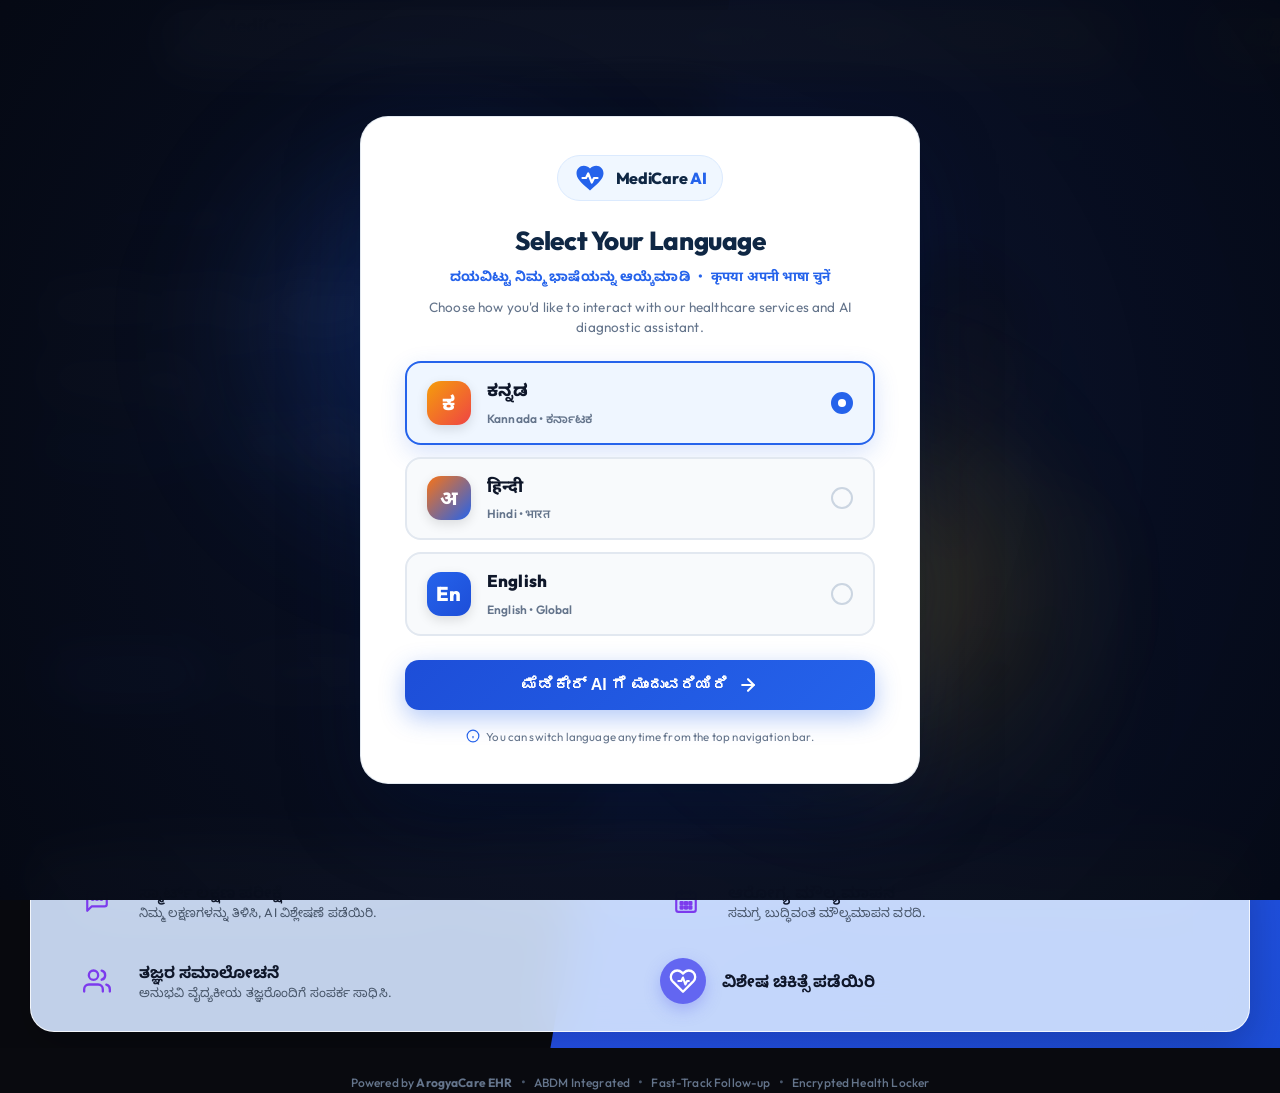
==== commit 6a30b017: "Remove search icon, add Doctor Login password authentication modal, and connect patient symptom expl" ====
--- a/index.html
+++ b/index.html
@@ -173,14 +173,6 @@
                         <span id="nav-current-lang-txt">ಕನ್ನಡ</span>
                         <svg width="12" height="12" viewBox="0 0 24 24" fill="none" stroke="currentColor" stroke-width="2.5">
                             <polyline points="6 9 12 15 18 9"></polyline>
-                        </svg>
-                    </button>
-
-                    <button class="icon-btn search-btn" id="search-trigger" title="Search">
-                        <svg width="18" height="18" viewBox="0 0 24 24" fill="none" stroke="currentColor"
-                            stroke-width="2.2" stroke-linecap="round" stroke-linejoin="round">
-                            <circle cx="11" cy="11" r="8"></circle>
-                            <line x1="21" y1="21" x2="16.65" y2="16.65"></line>
                         </svg>
                     </button>
                 </div>
@@ -2467,6 +2459,59 @@
     </div>
 
     <!-- ==========================================================================
+         DOCTOR AUTHENTICATION & LOGIN MODAL
+         ========================================================================== -->
+    <div class="modal-overlay" id="doctor-login-modal">
+        <div class="modal-card doc-login-modal-card" style="max-width:460px; background:#ffffff; color:#0f172a; border-radius:20px; padding:28px; box-shadow:0 25px 70px rgba(0,0,0,0.35); border:1.5px solid #e2e8f0;">
+            <div class="modal-header" style="display:flex; justify-content:space-between; align-items:flex-start; border-bottom:1px solid #f1f5f9; padding-bottom:14px; margin-bottom:18px;">
+                <div style="display:flex; align-items:center; gap:12px;">
+                    <div style="width:44px; height:44px; background:#eff6ff; border:1.5px solid #bfdbfe; border-radius:12px; display:flex; align-items:center; justify-content:center; color:#2563eb;">
+                        <svg width="24" height="24" viewBox="0 0 24 24" fill="none" stroke="currentColor" stroke-width="2.2">
+                            <path d="M4.8 2.3A.3.3 0 1 0 5 2H4a2 2 0 0 0-2 2v5a6 6 0 0 0 6 6v0a6 6 0 0 0 6-6V4a2 2 0 0 0-2-2h-1a.2.2 0 1 0 .3.3"></path>
+                            <path d="M8 15v1a6 6 0 0 0 6 6v0a6 6 0 0 0 6-6v-4"></path>
+                            <circle cx="20" cy="10" r="2"></circle>
+                        </svg>
+                    </div>
+                    <div>
+                        <h2 style="font-size:17.5px; font-weight:800; color:#0f172a; line-height:1.2;">Doctor Portal Access</h2>
+                        <p style="font-size:12px; color:#64748b; margin-top:2px;">Medical Practitioner Authentication</p>
+                    </div>
+                </div>
+                <button class="modal-close" id="close-doc-login-modal" style="background:none; border:none; font-size:26px; color:#64748b; cursor:pointer;">&times;</button>
+            </div>
+
+            <form id="doc-login-form" style="display:flex; flex-direction:column; gap:14px;">
+                <div>
+                    <label for="doc-login-username" style="font-size:12px; font-weight:700; color:#475569; display:block; margin-bottom:6px;">Doctor Name / Practitioner ID</label>
+                    <input type="text" class="consult-input" id="doc-login-username" value="Dr. Rajesh Iyer" placeholder="e.g. Dr. Rajesh Iyer / doc_iyer" required>
+                </div>
+
+                <div>
+                    <label for="doc-login-password" style="font-size:12px; font-weight:700; color:#475569; display:block; margin-bottom:6px;">Password</label>
+                    <input type="password" class="consult-input" id="doc-login-password" value="doc123" placeholder="Enter secure password" required>
+                </div>
+
+                <div id="doc-login-err" style="display:none; background:#fef2f2; border:1px solid #fecaca; color:#b91c1c; font-size:12px; padding:8px 12px; border-radius:8px; font-weight:600;">
+                    Invalid credentials. Please enter correct doctor name and password.
+                </div>
+
+                <div style="background:#f8fafc; border:1px dashed #cbd5e1; border-radius:10px; padding:10px 12px; font-size:11.5px; color:#64748b;">
+                    <strong>🔐 Demo Credentials:</strong><br>
+                    Doctor Name: <code style="color:#2563eb; font-weight:700;">Dr. Rajesh Iyer</code> &bull; Password: <code style="color:#2563eb; font-weight:700;">doc123</code>
+                </div>
+
+                <div style="display:flex; justify-content:flex-end; gap:10px; margin-top:6px;">
+                    <button type="button" class="btn btn-secondary" id="btn-cancel-doc-login">Cancel</button>
+                    <button type="submit" class="btn btn-primary" id="btn-doc-login-submit" style="padding:10px 20px;">
+                        <svg width="16" height="16" viewBox="0 0 24 24" fill="none" stroke="currentColor" stroke-width="2.3"><path d="M15 3h4a2 2 0 0 1 2 2v14a2 2 0 0 1-2 2h-4"></path><polyline points="10 17 15 12 10 7"></polyline><line x1="15" y1="12" x2="3" y2="12"></line></svg>
+                        <span>Authorize & Enter</span>
+                    </button>
+                </div>
+            </form>
+        </div>
+    </div>
+
+    <!-- ==========================================================================
          DOCTOR CONSULTATION DASHBOARD PAGE
          ========================================================================== -->
     <div class="doctor-dashboard-view" id="doctor-dashboard-page" style="display:none;">
@@ -2492,9 +2537,13 @@
                         <span class="pulse-dot-green"></span>
                         <span id="doc-queue-counter-txt">3 Patients in Queue</span>
                     </div>
+                    <button class="btn btn-secondary" id="btn-doc-logout" title="Lock and Sign Out of Doctor Station">
+                        <svg width="15" height="15" viewBox="0 0 24 24" fill="none" stroke="currentColor" stroke-width="2.2"><path d="M9 21H5a2 2 0 0 1-2-2V5a2 2 0 0 1 2-2h4"></path><polyline points="16 17 21 12 16 7"></polyline><line x1="21" y1="12" x2="9" y2="12"></line></svg>
+                        <span>Lock Station</span>
+                    </button>
                     <button class="btn btn-secondary" id="doc-dash-go-back">
                         <svg width="16" height="16" viewBox="0 0 24 24" fill="none" stroke="currentColor" stroke-width="2.2"><line x1="19" y1="12" x2="5" y2="12"></line><polyline points="12 19 5 12 12 5"></polyline></svg>
-                        <span>Exit Station</span>
+                        <span>Exit</span>
                     </button>
                 </div>
             </header>
